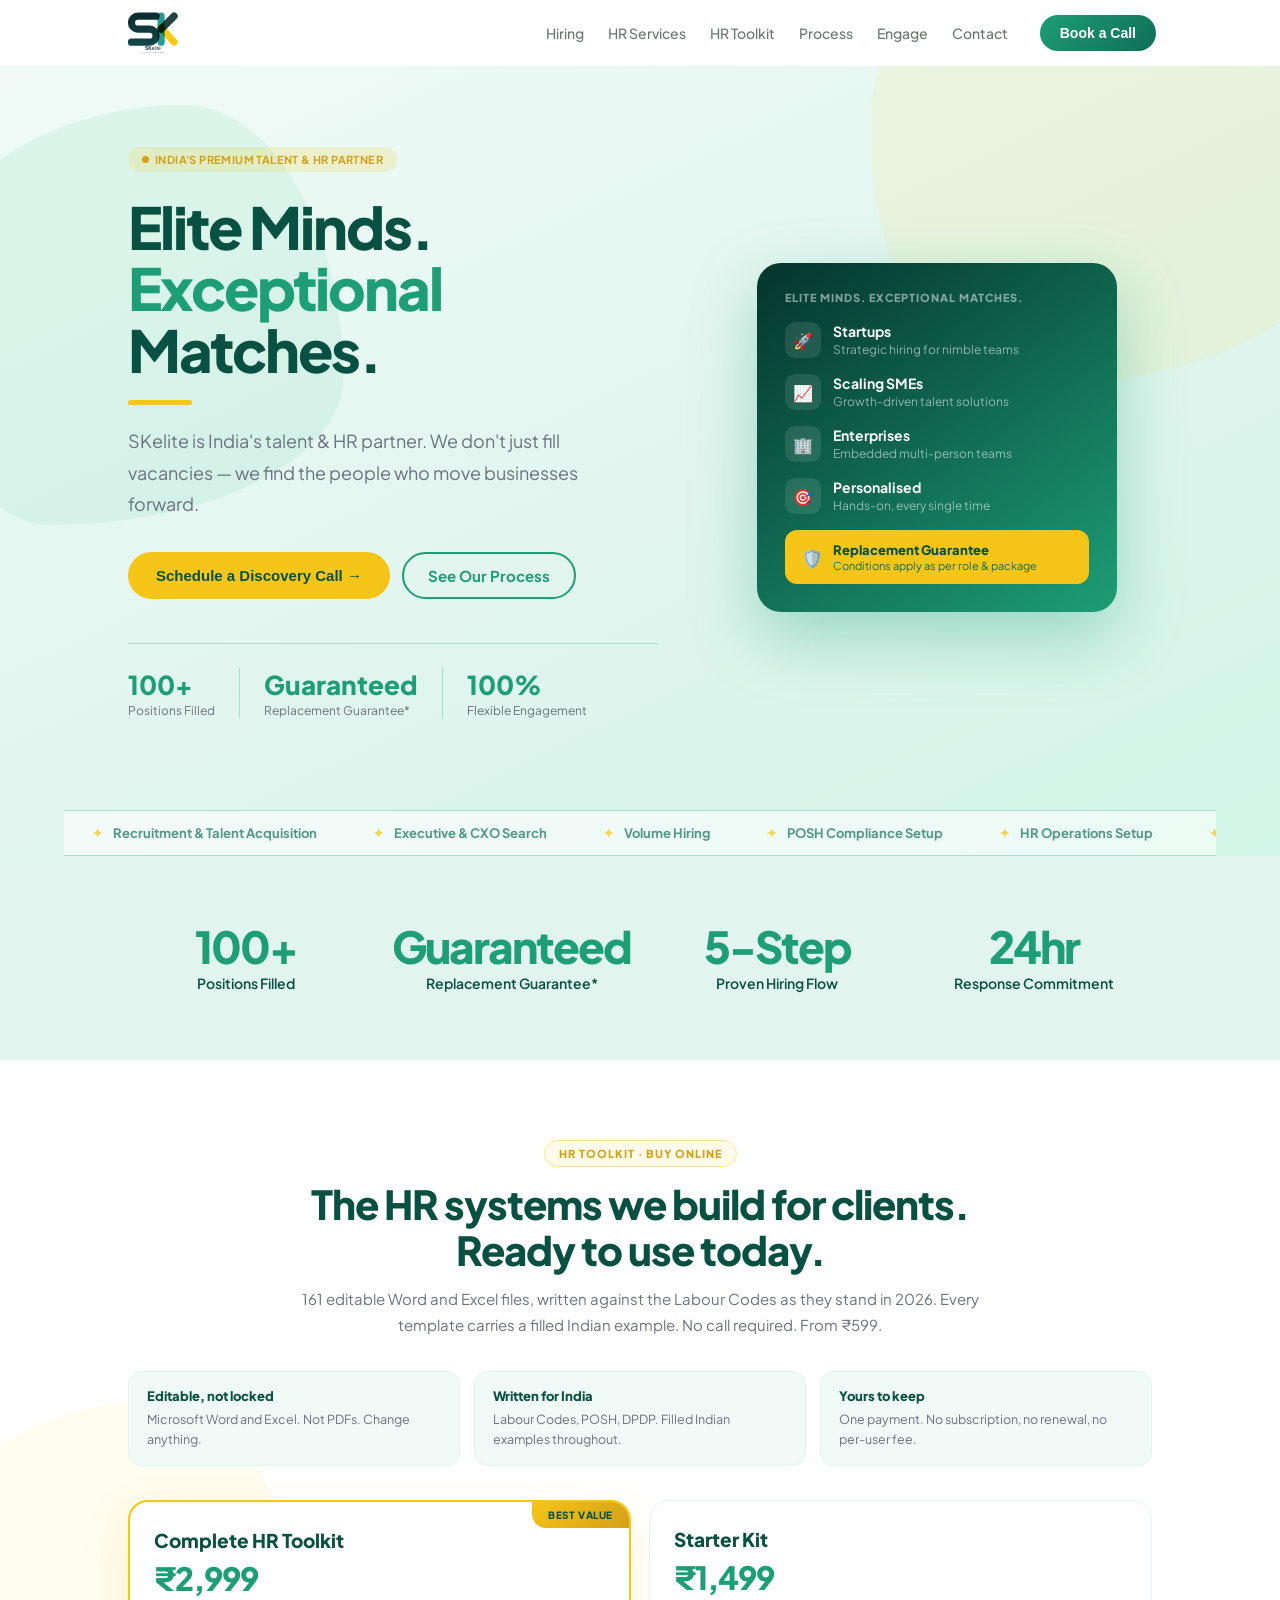
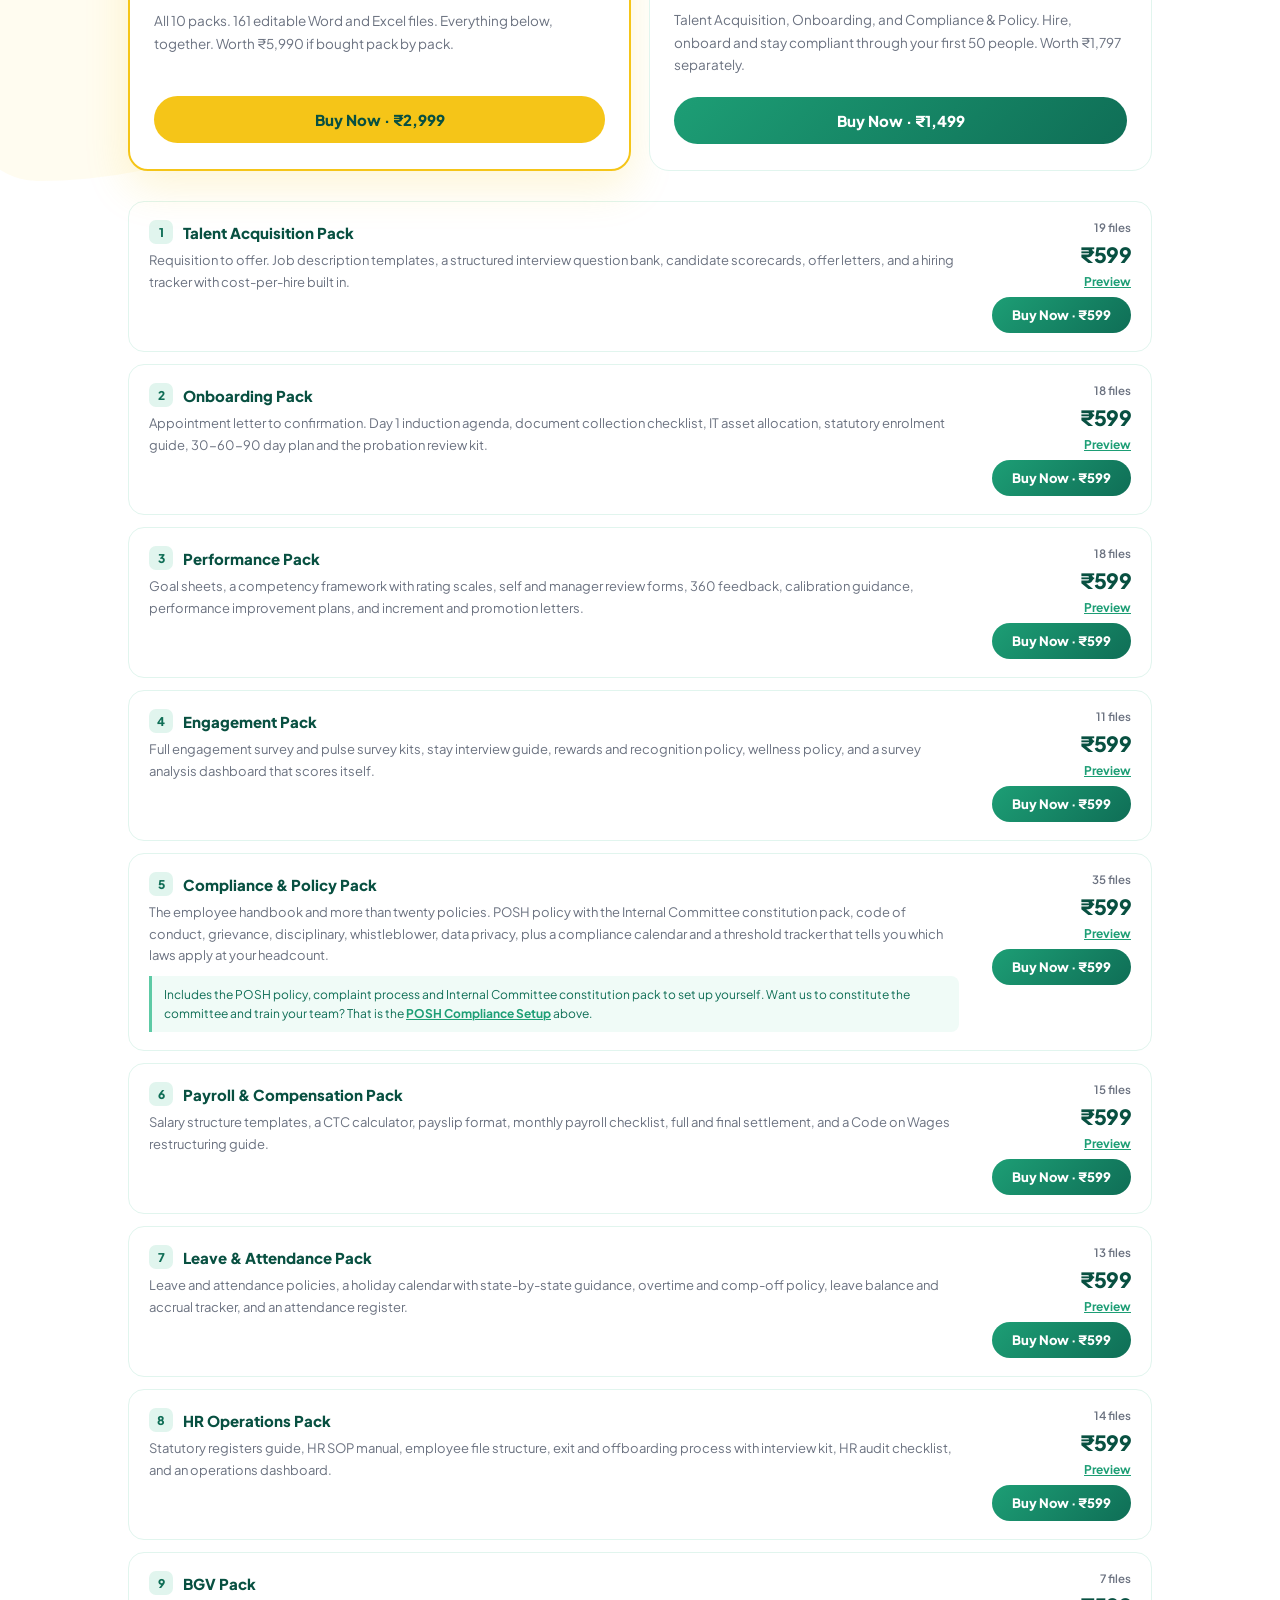
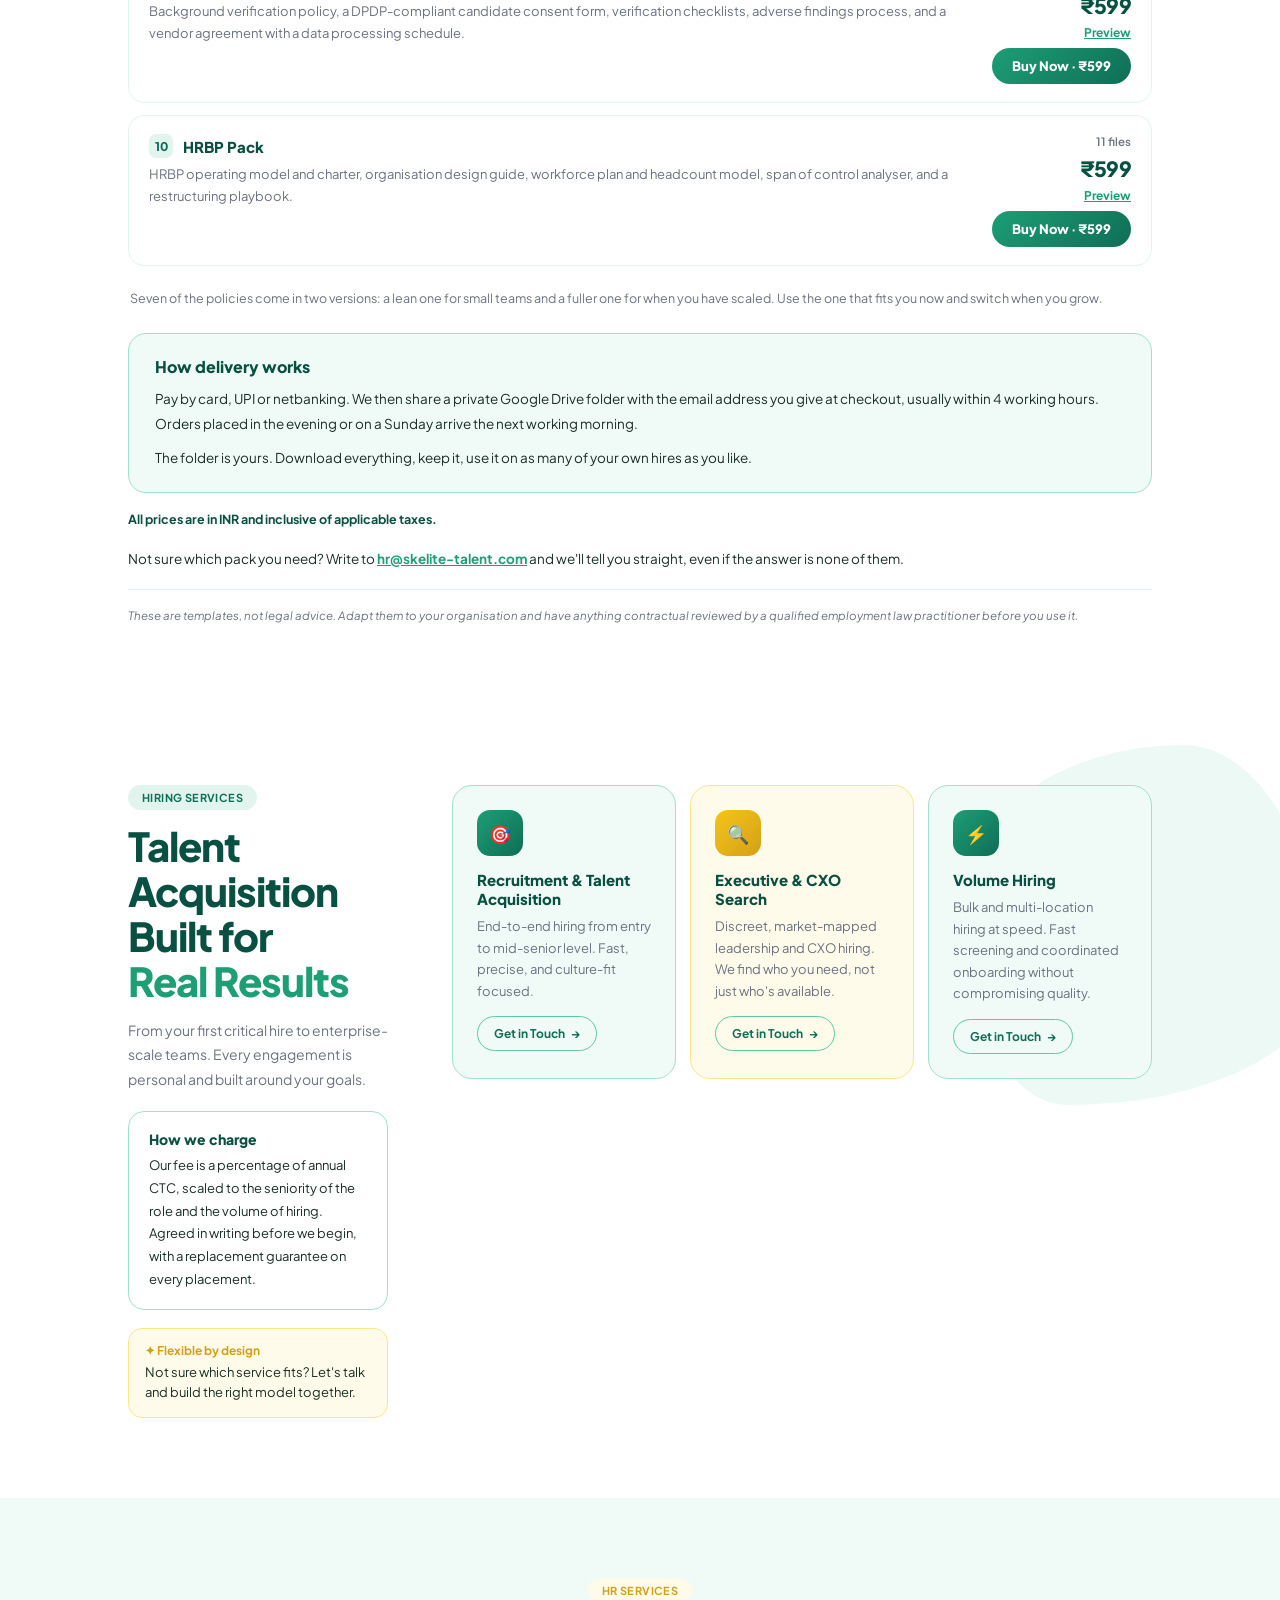
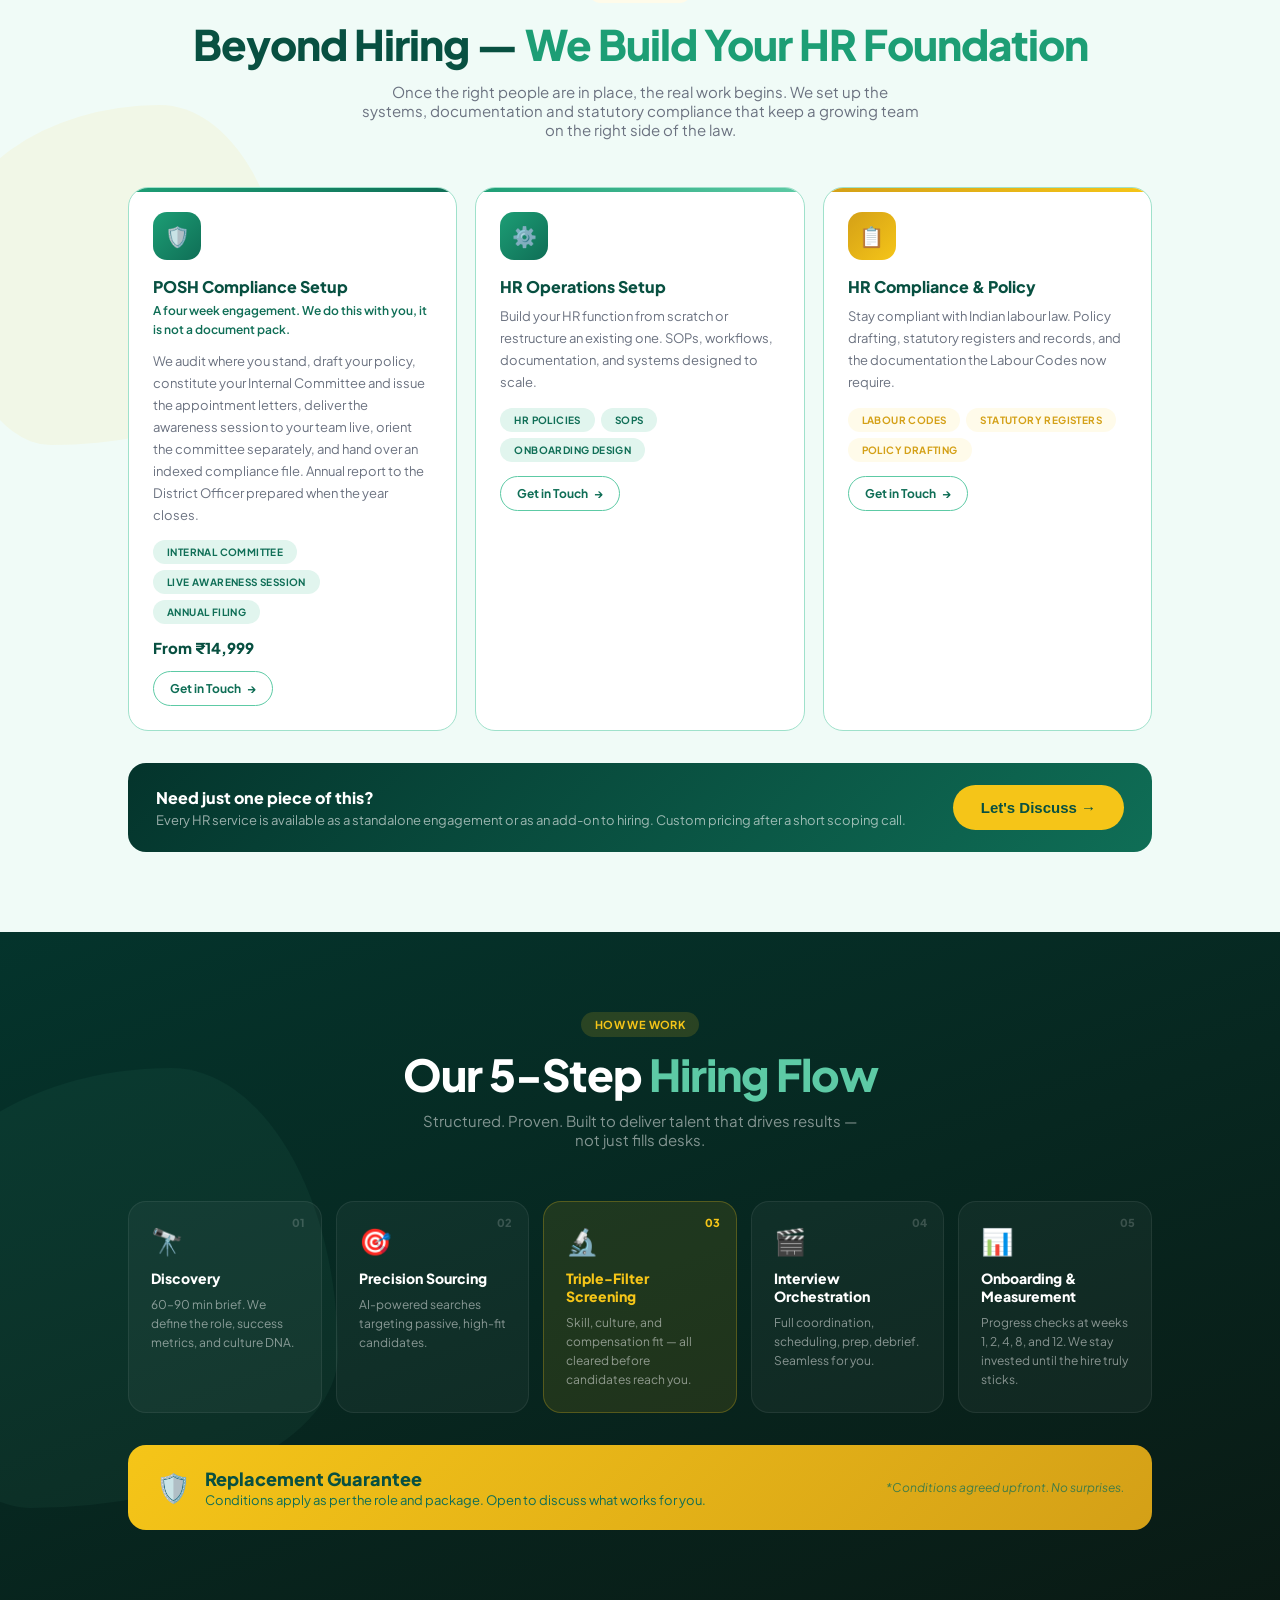
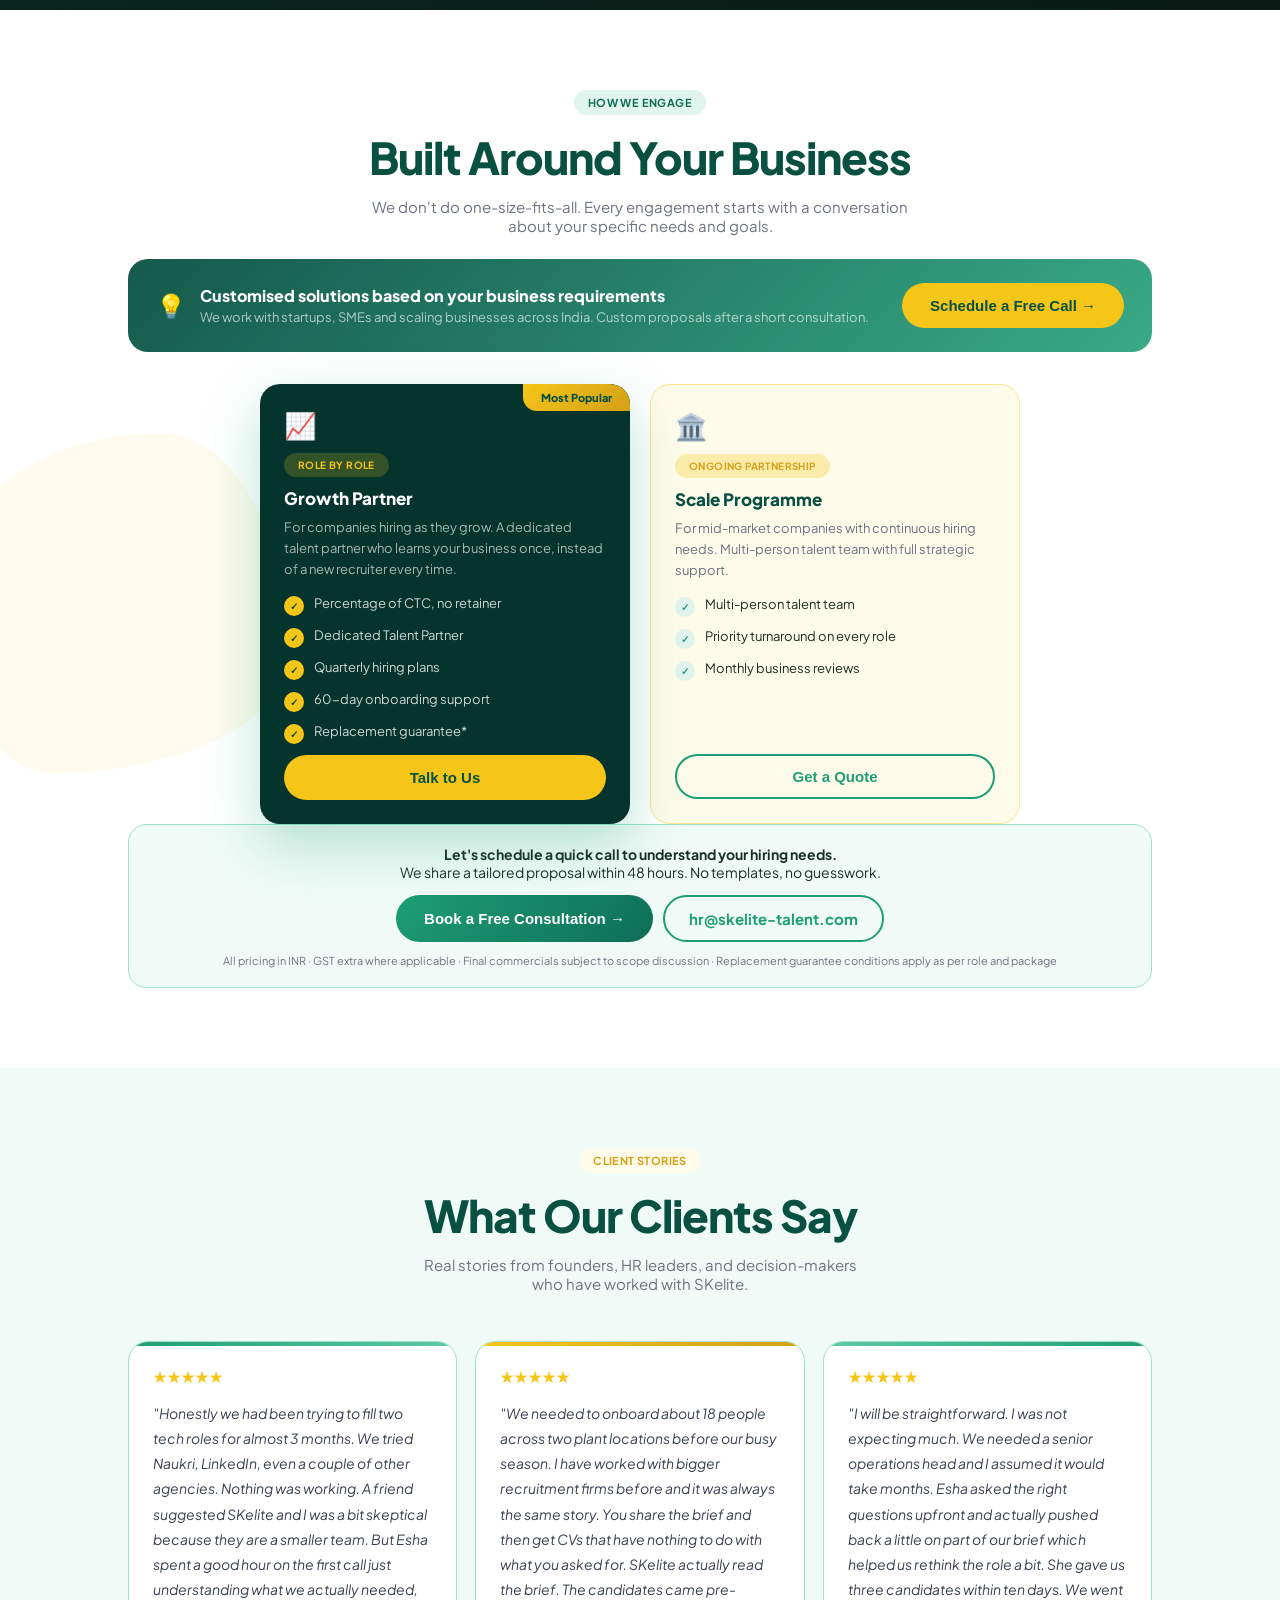
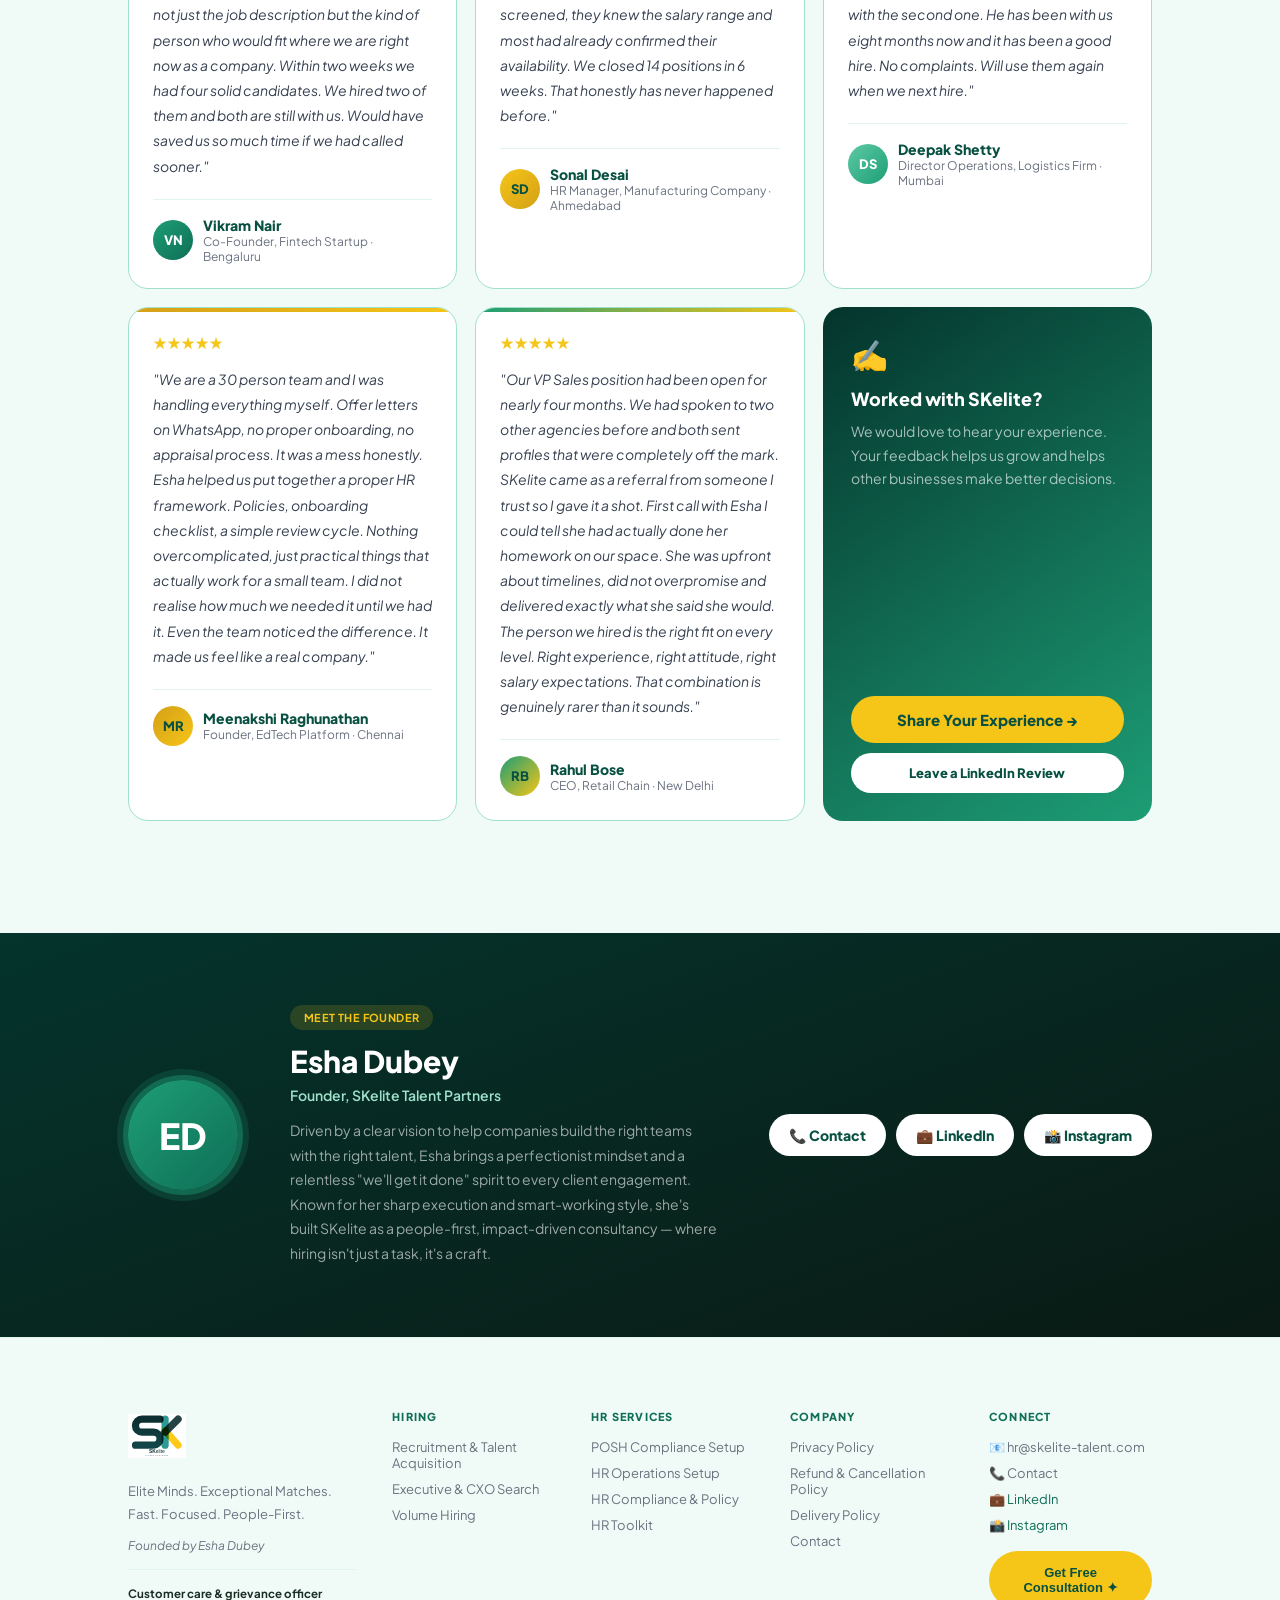
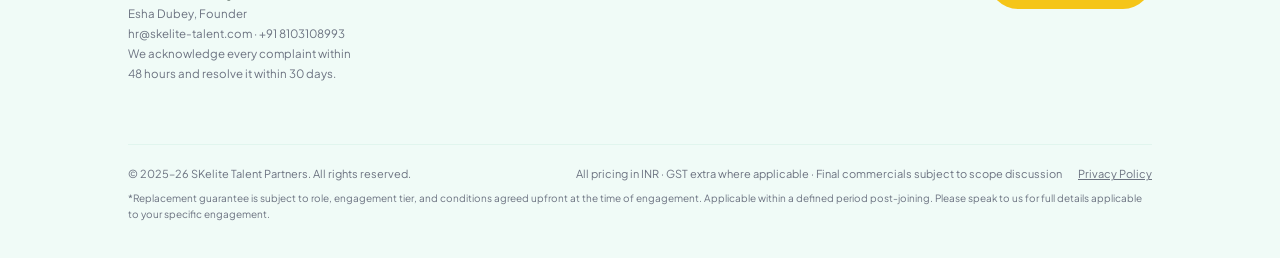
==== index.html @ 7e07fe62 "Add files via upload" ====
<!DOCTYPE html>
<html lang="en">
<head>
<meta charset="UTF-8"/>
<meta name="viewport" content="width=device-width,initial-scale=1.0"/>
<title>SKelite Talent Partners — Elite Minds. Exceptional Matches.</title>
<meta name="description" content="SKelite Talent Partners — India's premium talent and HR consultancy. Expert recruitment, executive search, and HR advisory services across India."/>
<meta name="robots" content="index, follow"/>
<meta name="theme-color" content="#1D9E75"/>
<link rel="canonical" href="https://www.skelite-talent.com/"/>

<!-- Open Graph — required for Instagram, WhatsApp, LinkedIn, Facebook to open & preview the link -->
<meta property="og:type" content="website"/>
<meta property="og:url" content="https://www.skelite-talent.com/"/>
<meta property="og:title" content="SKelite Talent Partners — Elite Minds. Exceptional Matches."/>
<meta property="og:description" content="India's premium talent and HR consultancy. Expert recruitment, executive search, and HR advisory services. People-first. Impact-driven."/>
<meta property="og:image" content="https://i.postimg.cc/cCLhPw5h/Untitled-design.png"/>
<meta property="og:image:width" content="800"/>
<meta property="og:image:height" content="800"/>
<meta property="og:site_name" content="SKelite Talent Partners"/>
<meta property="og:locale" content="en_IN"/>

<!-- Twitter / X Card -->
<meta name="twitter:card" content="summary_large_image"/>
<meta name="twitter:title" content="SKelite Talent Partners — Elite Minds. Exceptional Matches."/>
<meta name="twitter:description" content="India's premium talent and HR consultancy. People-first. Impact-driven."/>
<meta name="twitter:image" content="https://i.postimg.cc/cCLhPw5h/Untitled-design.png"/>

<!-- Security headers -->
<meta http-equiv="X-Content-Type-Options" content="nosniff"/>
<meta http-equiv="X-Frame-Options" content="SAMEORIGIN"/>
<meta http-equiv="Referrer-Policy" content="strict-origin-when-cross-origin"/>

<link href="https://fonts.googleapis.com/css2?family=Plus+Jakarta+Sans:wght@400;500;600;700;800&display=swap" rel="stylesheet"/>
<style>
*{box-sizing:border-box;margin:0;padding:0;}
html{scroll-behavior:smooth;scroll-padding-top:84px;}
body{font-family:'Plus Jakarta Sans',sans-serif;background:#fff;color:#1a2e25;overflow-x:hidden;}
:root{
  --teal:#1D9E75;--td:#0f6e56;--tdp:#085041;--tdd:#04342C;
  --tl:#9FE1CB;--tp:#e1f5ee;--tm:#5DCAA5;--tg:#f0fbf7;
  --y:#F5C518;--yl:#FFFBEA;--ym:#FDE68A;--yd:#D4A017;
  --gray:#6b7280;--dark:#0a1a14;--ink:#1a2e25;
}
.btn-y{background:var(--y);color:var(--tdp);border:none;border-radius:100px;padding:14px 28px;font-size:15px;font-weight:800;cursor:pointer;transition:all .22s;display:inline-flex;align-items:center;gap:8px;text-decoration:none;}
.btn-y:hover{background:var(--yd);transform:translateY(-2px);}
.btn-t{background:linear-gradient(135deg,var(--teal),var(--td));color:#fff;border:none;border-radius:100px;padding:14px 28px;font-size:15px;font-weight:700;cursor:pointer;transition:all .22s;display:inline-flex;align-items:center;gap:8px;text-decoration:none;}
.btn-t:hover{transform:translateY(-2px);}
.btn-g{background:transparent;color:var(--teal);border:2px solid var(--teal);border-radius:100px;padding:12px 24px;font-size:15px;font-weight:700;cursor:pointer;transition:all .22s;text-decoration:none;display:inline-flex;align-items:center;}
.btn-g:hover{background:var(--tp);}
.btn-w{background:#fff;color:var(--tdp);border:none;border-radius:100px;padding:12px 24px;font-size:14px;font-weight:800;cursor:pointer;transition:all .22s;text-decoration:none;display:inline-flex;align-items:center;}
.btn-w:hover{background:var(--y);}
.chip{display:inline-flex;align-items:center;gap:6px;font-size:11px;font-weight:700;padding:6px 14px;border-radius:100px;letter-spacing:.4px;text-transform:uppercase;}
input,textarea,select{width:100%;padding:12px 16px;border:1.5px solid var(--tl);border-radius:12px;font-size:14px;font-family:inherit;outline:none;transition:all .2s;background:#fff;}
input:focus,textarea:focus{border-color:var(--teal);box-shadow:0 0 0 3px rgba(29,158,117,.1);}
textarea{resize:vertical;min-height:84px;}
nav{position:sticky;top:0;z-index:200;transition:all .3s;background:transparent;}
nav.scrolled{background:rgba(255,255,255,.96);backdrop-filter:blur(14px);border-bottom:1px solid var(--tp);}
.nav-inner{max-width:1160px;margin:0 auto;padding:0 5vw;display:flex;align-items:center;justify-content:space-between;height:66px;}
.nav-logo{display:flex;align-items:center;}
.nav-links{display:flex;gap:24px;align-items:center;}
.nav-links a{font-size:14px;color:var(--ink);font-weight:500;text-decoration:none;opacity:.65;transition:opacity .18s;}
.nav-links a:hover{opacity:1;}
.nav-cta{margin-left:8px;}
.hamburger{display:none;flex-direction:column;gap:5px;cursor:pointer;padding:4px;background:none;border:none;}
.hamburger span{width:22px;height:2px;background:var(--tdp);border-radius:2px;transition:all .3s;display:block;}
.mobile-menu{display:none;position:fixed;top:66px;left:0;right:0;background:#fff;border-bottom:1px solid var(--tp);padding:20px 5vw;z-index:199;flex-direction:column;gap:0;box-shadow:0 8px 24px rgba(0,0,0,.08);}
.mobile-menu a{font-size:15px;color:var(--ink);font-weight:500;text-decoration:none;padding:14px 0;border-bottom:1px solid var(--tp);display:block;}
.mobile-menu a:last-of-type{border:none;}
.mobile-menu .mob-cta{margin-top:16px;}
.mobile-menu.open{display:flex;}
.blob{position:absolute;border-radius:62% 38% 70% 30%/45% 65% 35% 55%;pointer-events:none;z-index:0;}
section{position:relative;overflow:hidden;}
.in{max-width:1160px;margin:0 auto;padding:0 5vw;position:relative;z-index:1;}
@keyframes float{0%,100%{transform:translateY(0);}50%{transform:translateY(-12px);}}
@keyframes drift{0%,100%{transform:translateY(0) rotate(0deg);}50%{transform:translateY(-8px) rotate(3deg);}}
@keyframes marquee{0%{transform:translateX(0);}100%{transform:translateX(-50%);}}
@keyframes spin{from{transform:rotate(0deg);}to{transform:rotate(360deg);}}
@keyframes scaleIn{from{opacity:0;transform:scale(.92);}to{opacity:1;transform:scale(1);}}
.float{animation:float 5s ease-in-out infinite;}
.drift{animation:drift 6s ease-in-out infinite;}
.ch{transition:transform .22s,box-shadow .22s;}
.ch:hover{transform:translateY(-4px);box-shadow:0 16px 40px rgba(0,0,0,.08);}
.hero-wrap{display:flex;align-items:center;gap:64px;flex-wrap:wrap;padding-bottom:80px;}
.hero-left{flex:1 1 420px;min-width:0;}
.hero-right{flex:1 1 320px;display:flex;justify-content:center;}
.hero-h1{font-size:clamp(36px,5vw,58px);font-weight:800;line-height:1.06;color:var(--tdp);margin-bottom:20px;letter-spacing:-2px;}
.hero-card{width:100%;max-width:360px;}
.stats-grid{display:grid;grid-template-columns:repeat(4,1fr);gap:20px;}
.services-layout{display:grid;grid-template-columns:260px 1fr;gap:64px;align-items:start;}
.services-sticky{position:sticky;top:110px;}
.services-cards{display:grid;grid-template-columns:repeat(auto-fill,minmax(220px,1fr));gap:14px;}
.advisory-grid{display:grid;grid-template-columns:repeat(auto-fit,minmax(280px,1fr));gap:18px;}
.process-grid{display:grid;grid-template-columns:repeat(5,1fr);gap:14px;margin-bottom:32px;}
.engage-grid{display:grid;grid-template-columns:repeat(4,1fr);gap:14px;align-items:start;margin-bottom:28px;}
.engage-banner{background:linear-gradient(135deg,rgba(8,80,65,.95),rgba(29,158,117,.88));border-radius:20px;padding:24px 28px;margin-bottom:32px;display:flex;align-items:center;justify-content:space-between;flex-wrap:wrap;gap:16px;}
.testi-grid{display:grid;grid-template-columns:repeat(auto-fit,minmax(280px,1fr));gap:18px;margin-bottom:32px;}
.founder-wrap{display:flex;gap:52px;align-items:center;flex-wrap:wrap;}
.footer-grid{display:grid;grid-template-columns:1.4fr repeat(4,1fr);gap:36px;margin-bottom:60px;}
.card-t{background:var(--tg);border:1.5px solid var(--tl);border-radius:20px;padding:24px;}
.card-y{background:var(--yl);border:1.5px solid var(--ym);border-radius:20px;padding:24px;}
.card-w{background:#fff;border:1.5px solid var(--tl);border-radius:20px;padding:24px;}
.mo{position:fixed;inset:0;background:rgba(4,52,44,.65);z-index:999;display:flex;align-items:center;justify-content:center;padding:16px;backdrop-filter:blur(4px);}
.mb{background:#fff;border-radius:24px;max-width:540px;width:100%;max-height:90vh;overflow-y:auto;position:relative;animation:scaleIn .3s ease;}
.stars span{color:var(--y);font-size:16px;}
.ck{display:flex;gap:10px;margin-bottom:11px;align-items:flex-start;}
.ck span:first-child{width:20px;height:20px;border-radius:50%;display:flex;align-items:center;justify-content:center;font-size:10px;flex-shrink:0;margin-top:1px;font-weight:800;}
@media(max-width:900px){
  .nav-links{display:none;}
  .hamburger{display:flex;}
  .hero-right{width:100%;max-width:100%;}
  .hero-card{max-width:100%;}
  .stats-grid{grid-template-columns:repeat(2,1fr);}
  .services-layout{grid-template-columns:1fr;gap:32px;}
  .services-sticky{position:static;}
  .process-grid{grid-template-columns:repeat(2,1fr);}
  .engage-grid{grid-template-columns:repeat(2,1fr);}
  .footer-grid{grid-template-columns:repeat(2,1fr);gap:28px;}
}
@media(max-width:600px){
  .hero-h1{letter-spacing:-1px;}
  .hero-wrap{gap:36px;padding-bottom:48px;}
  .hero-right{display:none;}
  .stats-grid{grid-template-columns:repeat(2,1fr);gap:12px;}
  .process-grid{grid-template-columns:1fr 1fr;}
  .engage-grid{grid-template-columns:1fr;}
  .footer-grid{grid-template-columns:1fr;gap:24px;}
  .founder-wrap{gap:28px;}
  .advisory-grid{grid-template-columns:1fr;}
  section[style*="padding:104px"]{padding-top:64px!important;padding-bottom:64px!important;}
  section[style*="padding:80px"]{padding-top:52px!important;padding-bottom:52px!important;}
  section[style*="padding:60px"]{padding-top:40px!important;padding-bottom:60px!important;}
  .engage-banner{flex-direction:column;text-align:center;}
  .engage-banner button{width:100%;}
}
@media(max-width:440px){
  .process-grid{grid-template-columns:1fr;}
  .stats-grid{grid-template-columns:1fr 1fr;}
  .btn-y,.btn-t,.btn-g{padding:12px 20px;font-size:14px;}
  .testi-grid{grid-template-columns:1fr;}
}
.btn-git{display:inline-flex;align-items:center;gap:6px;margin-top:14px;padding:9px 16px;border:1.5px solid var(--tm);background:transparent;color:var(--td);font-family:inherit;font-size:12px;font-weight:700;border-radius:999px;cursor:pointer;transition:all .22s ease;white-space:nowrap;}
.btn-git:hover{background:var(--td);border-color:var(--td);color:#fff;transform:translateY(-1px);}
.btn-git:focus-visible{outline:2px solid var(--y);outline-offset:2px;}
@media(max-width:440px){.btn-git{width:100%;justify-content:center;}}
.engage-grid-2{display:grid;grid-template-columns:repeat(2,minmax(0,1fr));gap:20px;max-width:760px;margin:0 auto;align-items:stretch;}
.engage-grid-2>div{display:flex;flex-direction:column;align-items:stretch;}
.engage-grid-2>div>.chip{align-self:flex-start;}
.engage-grid-2>div>button{margin-top:auto!important;}
@media(max-width:760px){.engage-grid-2{grid-template-columns:1fr;max-width:420px;}}
</style>
  <link rel="stylesheet" href="/toolkit.css"/>
</head>
<body>
<!-- NAV -->
<nav id="navbar">
  <div class="nav-inner">
    <a href="#" class="nav-logo">
      <div style="border-radius:10px;overflow:hidden;display:inline-flex;">
        <svg xmlns="http://www.w3.org/2000/svg" viewBox="144 122 910 695" height="44" style="display:block;"><rect width="1200" height="840" fill="white"/><defs><linearGradient id="sk-nav" x1="0%" y1="0%" x2="0%" y2="100%"><stop offset="0%" stop-color="#0D2E30"/><stop offset="100%" stop-color="#114548"/></linearGradient></defs><g transform="translate(30,21) scale(2.28)"><path d="M 272 80 L 147 80 A 45 45 0 0 0 147 170 L 227 170 A 45 45 0 0 1 227 260 L 102 260" fill="none" stroke="url(#sk-nav)" stroke-width="50" stroke-linecap="round"/><path d="M 307 80 L 307 260" fill="none" stroke="#148F8A" stroke-width="50" stroke-linecap="round" opacity="0.9" style="mix-blend-mode:multiply"/><path d="M 307 170 L 397 80" fill="none" stroke="#0D2E30" stroke-width="50" stroke-linecap="round" opacity="0.9" style="mix-blend-mode:multiply"/><path d="M 307 160 L 397 260" fill="none" stroke="#FFC300" stroke-width="50" stroke-linecap="round" opacity="0.9" style="mix-blend-mode:multiply"/><text x="250" y="315" font-family="Arial,Helvetica,sans-serif" font-size="34" fill="#0D2E30" text-anchor="middle"><tspan font-weight="800">SK</tspan><tspan font-weight="400">elite</tspan></text><text x="250" y="335" font-family="Arial,Helvetica,sans-serif" font-size="11" font-weight="700" letter-spacing="4" fill="#718096" text-anchor="middle">TALENT PARTNERS</text></g></svg>
      </div>
    </a>
    <div class="nav-links">
      <a href="#services">Hiring</a>
      <a href="#hr-advisory">HR Services</a>
      <a href="#hr-toolkit">HR Toolkit</a>
      <a href="#process">Process</a>
      <a href="#engage">Engage</a>
      <a href="#contact">Contact</a>
      <button class="btn-t nav-cta" style="padding:10px 20px;font-size:14px;" onclick="openForm()">Book a Call</button>
    </div>
    <button class="hamburger" id="hamburger" onclick="toggleMenu()" aria-label="Menu">
      <span></span><span></span><span></span>
    </button>
  </div>
</nav>
<div class="mobile-menu" id="mobile-menu">
  <a href="#services" onclick="toggleMenu()">Hiring</a>
  <a href="#hr-advisory" onclick="toggleMenu()">HR Services</a>
  <a href="#hr-toolkit" onclick="toggleMenu()">HR Toolkit</a>
  <a href="#process" onclick="toggleMenu()">Process</a>
  <a href="#engage" onclick="toggleMenu()">Engage</a>
  <a href="#contact" onclick="toggleMenu()">Contact</a>
  <button class="btn-t mob-cta" style="width:100%;justify-content:center;" onclick="openForm();toggleMenu()">Book a Call</button>
</div>
<!-- HERO -->
<section style="background:linear-gradient(155deg,var(--tg) 0%,var(--tp) 55%,#d1f5e8 100%);padding:80px 5vw 0;">
  <div class="blob" style="left:-6%;top:5%;width:420px;height:420px;background:var(--tm);opacity:.12;animation:float 5s ease-in-out infinite;"></div>
  <div class="blob" style="left:68%;top:-20%;width:480px;height:480px;background:var(--y);opacity:.08;animation:float 6s ease-in-out infinite;animation-delay:1.5s;"></div>
  <div class="in">
    <div class="hero-wrap">
      <div class="hero-left">
        <div class="chip" style="background:rgba(245,197,24,.18);color:var(--yd);margin-bottom:24px;">
          <span style="width:7px;height:7px;border-radius:50%;background:var(--yd);display:inline-block;"></span>
          India's Premium Talent &amp; HR Partner
        </div>
        <h1 class="hero-h1">Elite Minds.<br/><span style="color:var(--teal);">Exceptional</span><br/>Matches.</h1>
        <div style="width:64px;height:5px;background:var(--y);border-radius:4px;margin-bottom:20px;"></div>
        <p style="font-size:clamp(15px,2vw,18px);color:var(--gray);line-height:1.75;margin-bottom:32px;max-width:500px;">SKelite is India's talent &amp; HR partner. We don't just fill vacancies — we find the people who move businesses forward.</p>
        <div style="display:flex;gap:12px;flex-wrap:wrap;margin-bottom:44px;">
          <button class="btn-y" onclick="openForm()">Schedule a Discovery Call →</button>
          <a href="#process" class="btn-g">See Our Process</a>
        </div>
        <div style="display:flex;flex-wrap:wrap;gap:0;padding-top:24px;border-top:1px solid var(--tl);">
          <div style="padding-right:24px;border-right:1px solid var(--tl);margin-right:24px;margin-bottom:12px;">
            <div style="font-size:clamp(18px,3vw,26px);font-weight:800;color:var(--teal);">100+</div>
            <div style="font-size:12px;color:var(--gray);margin-top:2px;">Positions Filled</div>
          </div>
          <div style="padding-right:24px;border-right:1px solid var(--tl);margin-right:24px;margin-bottom:12px;">
            <div style="font-size:clamp(18px,3vw,26px);font-weight:800;color:var(--teal);">Guaranteed</div>
            <div style="font-size:12px;color:var(--gray);margin-top:2px;">Replacement Guarantee*</div>
          </div>
          <div style="margin-bottom:12px;">
            <div style="font-size:clamp(18px,3vw,26px);font-weight:800;color:var(--teal);">100%</div>
            <div style="font-size:12px;color:var(--gray);margin-top:2px;">Flexible Engagement</div>
          </div>
        </div>
      </div>
      <div class="hero-right">
        <div class="hero-card">
          <div class="float" style="background:linear-gradient(145deg,var(--tdd),var(--teal));border-radius:24px;padding:28px;box-shadow:0 24px 64px rgba(29,158,117,.35);">
            <div style="font-size:11px;font-weight:800;letter-spacing:1px;color:rgba(255,255,255,.5);text-transform:uppercase;margin-bottom:18px;">Elite Minds. Exceptional Matches.</div>
            <div style="display:flex;gap:12px;margin-bottom:16px;align-items:flex-start;">
              <div style="width:36px;height:36px;border-radius:10px;background:rgba(255,255,255,.1);display:flex;align-items:center;justify-content:center;font-size:16px;flex-shrink:0;">🚀</div>
              <div><div style="font-size:14px;font-weight:700;color:#fff;">Startups</div><div style="font-size:12px;color:rgba(255,255,255,.55);margin-top:2px;">Strategic hiring for nimble teams</div></div>
            </div>
            <div style="display:flex;gap:12px;margin-bottom:16px;align-items:flex-start;">
              <div style="width:36px;height:36px;border-radius:10px;background:rgba(255,255,255,.1);display:flex;align-items:center;justify-content:center;font-size:16px;flex-shrink:0;">📈</div>
              <div><div style="font-size:14px;font-weight:700;color:#fff;">Scaling SMEs</div><div style="font-size:12px;color:rgba(255,255,255,.55);margin-top:2px;">Growth-driven talent solutions</div></div>
            </div>
            <div style="display:flex;gap:12px;margin-bottom:16px;align-items:flex-start;">
              <div style="width:36px;height:36px;border-radius:10px;background:rgba(255,255,255,.1);display:flex;align-items:center;justify-content:center;font-size:16px;flex-shrink:0;">🏢</div>
              <div><div style="font-size:14px;font-weight:700;color:#fff;">Enterprises</div><div style="font-size:12px;color:rgba(255,255,255,.55);margin-top:2px;">Embedded multi-person teams</div></div>
            </div>
            <div style="display:flex;gap:12px;margin-bottom:16px;align-items:flex-start;">
              <div style="width:36px;height:36px;border-radius:10px;background:rgba(255,255,255,.1);display:flex;align-items:center;justify-content:center;font-size:16px;flex-shrink:0;">🎯</div>
              <div><div style="font-size:14px;font-weight:700;color:#fff;">Personalised</div><div style="font-size:12px;color:rgba(255,255,255,.55);margin-top:2px;">Hands-on, every single time</div></div>
            </div>
            <div style="background:var(--y);border-radius:12px;padding:12px 16px;display:flex;align-items:center;gap:10px;">
              <span style="font-size:18px;">🛡️</span>
              <div><div style="font-size:13px;font-weight:800;color:var(--tdp);">Replacement Guarantee</div><div style="font-size:11px;color:var(--td);margin-top:1px;">Conditions apply as per role &amp; package</div></div>
            </div>
          </div>
        </div>
      </div>
    </div>
  </div>
  <!-- Marquee -->
  <div style="overflow:hidden;border-top:1px solid var(--tl);border-bottom:1px solid var(--tl);padding:14px 0;background:rgba(255,255,255,.6);">
    <div style="display:flex;animation:marquee 24s linear infinite;white-space:nowrap;width:max-content;">
      <span style="font-size:13px;font-weight:700;color:var(--td);padding:0 28px;opacity:.7;"><span style="color:var(--y);margin-right:10px;">✦</span>Recruitment &amp; Talent Acquisition</span>
      <span style="font-size:13px;font-weight:700;color:var(--td);padding:0 28px;opacity:.7;"><span style="color:var(--y);margin-right:10px;">✦</span>Executive &amp; CXO Search</span>
      <span style="font-size:13px;font-weight:700;color:var(--td);padding:0 28px;opacity:.7;"><span style="color:var(--y);margin-right:10px;">✦</span>Volume Hiring</span>
      <span style="font-size:13px;font-weight:700;color:var(--td);padding:0 28px;opacity:.7;"><span style="color:var(--y);margin-right:10px;">✦</span>POSH Compliance Setup</span>
      <span style="font-size:13px;font-weight:700;color:var(--td);padding:0 28px;opacity:.7;"><span style="color:var(--y);margin-right:10px;">✦</span>HR Operations Setup</span>
      <span style="font-size:13px;font-weight:700;color:var(--td);padding:0 28px;opacity:.7;"><span style="color:var(--y);margin-right:10px;">✦</span>HR Compliance &amp; Policy</span>
      <span style="font-size:13px;font-weight:700;color:var(--td);padding:0 28px;opacity:.7;"><span style="color:var(--y);margin-right:10px;">✦</span>HR Toolkit</span>
      <span style="font-size:13px;font-weight:700;color:var(--td);padding:0 28px;opacity:.7;"><span style="color:var(--y);margin-right:10px;">✦</span>Recruitment &amp; Talent Acquisition</span>
      <span style="font-size:13px;font-weight:700;color:var(--td);padding:0 28px;opacity:.7;"><span style="color:var(--y);margin-right:10px;">✦</span>Executive &amp; CXO Search</span>
      <span style="font-size:13px;font-weight:700;color:var(--td);padding:0 28px;opacity:.7;"><span style="color:var(--y);margin-right:10px;">✦</span>Volume Hiring</span>
      <span style="font-size:13px;font-weight:700;color:var(--td);padding:0 28px;opacity:.7;"><span style="color:var(--y);margin-right:10px;">✦</span>POSH Compliance Setup</span>
      <span style="font-size:13px;font-weight:700;color:var(--td);padding:0 28px;opacity:.7;"><span style="color:var(--y);margin-right:10px;">✦</span>HR Operations Setup</span>
      <span style="font-size:13px;font-weight:700;color:var(--td);padding:0 28px;opacity:.7;"><span style="color:var(--y);margin-right:10px;">✦</span>HR Compliance &amp; Policy</span>
      <span style="font-size:13px;font-weight:700;color:var(--td);padding:0 28px;opacity:.7;"><span style="color:var(--y);margin-right:10px;">✦</span>HR Toolkit</span>
    </div>
  </div>
</section>
<!-- STATS -->
<section style="background:var(--tp);padding:52px 5vw;">
  <div class="in">
    <div class="stats-grid">
      <div style="text-align:center;padding:16px 8px;"><div style="font-size:clamp(32px,5vw,44px);font-weight:800;color:var(--teal);letter-spacing:-2px;line-height:1;">100+</div><div style="font-size:14px;font-weight:600;color:var(--tdp);margin-top:6px;">Positions Filled</div></div>
      <div style="text-align:center;padding:16px 8px;"><div style="font-size:clamp(32px,5vw,44px);font-weight:800;color:var(--teal);letter-spacing:-2px;line-height:1;">Guaranteed</div><div style="font-size:14px;font-weight:600;color:var(--tdp);margin-top:6px;">Replacement Guarantee*</div></div>
      <div style="text-align:center;padding:16px 8px;"><div style="font-size:clamp(32px,5vw,44px);font-weight:800;color:var(--teal);letter-spacing:-2px;line-height:1;">5-Step</div><div style="font-size:14px;font-weight:600;color:var(--tdp);margin-top:6px;">Proven Hiring Flow</div></div>
      <div style="text-align:center;padding:16px 8px;"><div style="font-size:clamp(32px,5vw,44px);font-weight:800;color:var(--teal);letter-spacing:-2px;line-height:1;">24hr</div><div style="font-size:14px;font-weight:600;color:var(--tdp);margin-top:6px;">Response Commitment</div></div>
    </div>
  </div>
</section>
<!-- HR TOOLKIT -->
<section id="hr-toolkit" style="padding:80px 5vw;background:#fff;">
  <div class="blob" style="left:-6%;top:12%;width:380px;height:380px;background:var(--yl);opacity:.7;animation:float 6s ease-in-out infinite;"></div>
  <div class="in">
    <div id="toolkit-mount"></div>
  </div>
</section>
<!-- HIRING SERVICES -->
<section id="services" style="padding:80px 5vw;background:#fff;">
  <div class="blob" style="left:75%;top:5%;width:360px;height:360px;background:var(--tp);opacity:.6;animation:float 5s ease-in-out infinite;"></div>
  <div class="in">
    <div class="services-layout">
      <div class="services-sticky">
        <div class="chip" style="background:var(--tp);color:var(--td);margin-bottom:14px;">Hiring Services</div>
        <h2 style="font-size:clamp(26px,4vw,40px);font-weight:800;color:var(--tdp);line-height:1.12;letter-spacing:-1px;margin-bottom:14px;">Talent Acquisition<br/>Built for<br/><span style="color:var(--teal);">Real Results</span></h2>
        <p style="font-size:14px;color:var(--gray);line-height:1.75;margin-bottom:20px;">From your first critical hire to enterprise-scale teams. Every engagement is personal and built around your goals.</p>
        <div style="background:#fff;border:1.5px solid var(--tl);border-radius:16px;padding:18px 20px;margin-bottom:18px;">
          <div style="font-size:14px;font-weight:800;color:var(--tdp);margin-bottom:6px;">How we charge</div>
          <div style="font-size:13px;color:var(--ink);line-height:1.75;">Our fee is a percentage of annual CTC, scaled to the seniority of the role and the volume of hiring. Agreed in writing before we begin, with a replacement guarantee on every placement.</div>
        </div>
        <div style="background:var(--yl);border:1px solid var(--ym);border-radius:14px;padding:14px 16px;">
          <div style="font-size:12px;font-weight:700;color:var(--yd);margin-bottom:4px;">✦ Flexible by design</div>
          <div style="font-size:13px;color:var(--ink);line-height:1.6;">Not sure which service fits? Let's talk and build the right model together.</div>
        </div>
      </div>
      <div class="services-cards">
        <div class="ch card-t"><div style="width:46px;height:46px;border-radius:13px;background:linear-gradient(135deg,var(--teal),var(--td));display:flex;align-items:center;justify-content:center;font-size:18px;margin-bottom:14px;">🎯</div><h3 style="font-size:15px;font-weight:800;color:var(--tdp);margin-bottom:8px;">Recruitment &amp; Talent Acquisition</h3><p style="font-size:13px;color:var(--gray);line-height:1.65;">End-to-end hiring from entry to mid-senior level. Fast, precise, and culture-fit focused.</p><button class="btn-git" onclick="enquire('Recruitment \u0026 Talent Acquisition')">Get in Touch <span aria-hidden="true">→</span></button></div>
        <div class="ch card-y"><div style="width:46px;height:46px;border-radius:13px;background:linear-gradient(135deg,var(--y),var(--yd));display:flex;align-items:center;justify-content:center;font-size:18px;margin-bottom:14px;">🔍</div><h3 style="font-size:15px;font-weight:800;color:var(--tdp);margin-bottom:8px;">Executive &amp; CXO Search</h3><p style="font-size:13px;color:var(--gray);line-height:1.65;">Discreet, market-mapped leadership and CXO hiring. We find who you need, not just who's available.</p><button class="btn-git" onclick="enquire('Executive \u0026 CXO Search')">Get in Touch <span aria-hidden="true">→</span></button></div>
        <div class="ch card-t"><div style="width:46px;height:46px;border-radius:13px;background:linear-gradient(135deg,var(--teal),var(--td));display:flex;align-items:center;justify-content:center;font-size:18px;margin-bottom:14px;">⚡</div><h3 style="font-size:15px;font-weight:800;color:var(--tdp);margin-bottom:8px;">Volume Hiring</h3><p style="font-size:13px;color:var(--gray);line-height:1.65;">Bulk and multi-location hiring at speed. Fast screening and coordinated onboarding without compromising quality.</p><button class="btn-git" onclick="enquire('Volume Hiring')">Get in Touch <span aria-hidden="true">→</span></button></div>
      </div>
    </div>
  </div>
</section>
<!-- HR ADVISORY -->
<section id="hr-advisory" style="padding:80px 5vw;background:var(--tg);">
  <div class="blob" style="left:-4%;top:20%;width:340px;height:340px;background:var(--y);opacity:.07;animation:float 6s ease-in-out infinite;"></div>
  <div class="in">
    <div style="text-align:center;margin-bottom:48px;">
      <div class="chip" style="background:var(--yl);color:var(--yd);margin-bottom:14px;">HR Services</div>
      <h2 style="font-size:clamp(26px,4vw,42px);font-weight:800;color:var(--tdp);letter-spacing:-1px;margin-bottom:12px;">Beyond Hiring — <span style="color:var(--teal);">We Build Your HR Foundation</span></h2>
      <p style="color:var(--gray);font-size:15px;max-width:560px;margin:0 auto;">Once the right people are in place, the real work begins. We set up the systems, documentation and statutory compliance that keep a growing team on the right side of the law.</p>
    </div>
    <div class="advisory-grid">
      <div class="ch card-w" style="position:relative;overflow:hidden;">
        <div style="position:absolute;top:0;left:0;right:0;height:4px;background:linear-gradient(90deg,#1D9E75,#0f6e56);"></div>
        <div style="width:48px;height:48px;border-radius:14px;background:linear-gradient(135deg,#1D9E75,#0f6e56);display:flex;align-items:center;justify-content:center;font-size:20px;margin-bottom:16px;">🛡️</div>
        <h3 style="font-size:16px;font-weight:800;color:var(--tdp);margin-bottom:4px;">POSH Compliance Setup</h3>
        <div style="font-size:12px;font-weight:600;color:var(--td);line-height:1.6;margin-bottom:10px;">A four week engagement. We do this with you, it is not a document pack.</div>
        <p style="font-size:13px;color:var(--gray);line-height:1.7;margin-bottom:14px;">We audit where you stand, draft your policy, constitute your Internal Committee and issue the appointment letters, deliver the awareness session to your team live, orient the committee separately, and hand over an indexed compliance file. Annual report to the District Officer prepared when the year closes.</p>
        <div style="display:flex;flex-wrap:wrap;gap:6px;"><span class="chip" style="background:var(--tp);color:var(--td);font-size:10px;">Internal Committee</span><span class="chip" style="background:var(--tp);color:var(--td);font-size:10px;">Live Awareness Session</span><span class="chip" style="background:var(--tp);color:var(--td);font-size:10px;">Annual Filing</span></div>
        <div style="font-size:15px;font-weight:800;color:var(--tdp);margin-top:14px;">From ₹14,999</div>
        <button class="btn-git" onclick="enquire('POSH Compliance Setup')">Get in Touch <span aria-hidden="true">→</span></button>
      </div>
      <div class="ch card-w" style="position:relative;overflow:hidden;">
        <div style="position:absolute;top:0;left:0;right:0;height:4px;background:linear-gradient(90deg,var(--teal),var(--tm));"></div>
        <div style="width:48px;height:48px;border-radius:14px;background:linear-gradient(135deg,var(--teal),var(--td));display:flex;align-items:center;justify-content:center;font-size:20px;margin-bottom:16px;">⚙️</div>
        <h3 style="font-size:16px;font-weight:800;color:var(--tdp);margin-bottom:8px;">HR Operations Setup</h3>
        <p style="font-size:13px;color:var(--gray);line-height:1.7;margin-bottom:14px;">Build your HR function from scratch or restructure an existing one. SOPs, workflows, documentation, and systems designed to scale.</p>
        <div style="display:flex;flex-wrap:wrap;gap:6px;"><span class="chip" style="background:var(--tp);color:var(--td);font-size:10px;">HR Policies</span><span class="chip" style="background:var(--tp);color:var(--td);font-size:10px;">SOPs</span><span class="chip" style="background:var(--tp);color:var(--td);font-size:10px;">Onboarding Design</span></div>
        <button class="btn-git" onclick="enquire('HR Operations Setup')">Get in Touch <span aria-hidden="true">→</span></button>
      </div>


      <div class="ch card-w" style="position:relative;overflow:hidden;">
        <div style="position:absolute;top:0;left:0;right:0;height:4px;background:linear-gradient(90deg,var(--yd),var(--y));"></div>
        <div style="width:48px;height:48px;border-radius:14px;background:linear-gradient(135deg,var(--yd),var(--y));display:flex;align-items:center;justify-content:center;font-size:20px;margin-bottom:16px;">📋</div>
        <h3 style="font-size:16px;font-weight:800;color:var(--tdp);margin-bottom:8px;">HR Compliance &amp; Policy</h3>
        <p style="font-size:13px;color:var(--gray);line-height:1.7;margin-bottom:14px;">Stay compliant with Indian labour law. Policy drafting, statutory registers and records, and the documentation the Labour Codes now require.</p>
        <div style="display:flex;flex-wrap:wrap;gap:6px;"><span class="chip" style="background:var(--yl);color:var(--yd);font-size:10px;">Labour Codes</span><span class="chip" style="background:var(--yl);color:var(--yd);font-size:10px;">Statutory Registers</span><span class="chip" style="background:var(--yl);color:var(--yd);font-size:10px;">Policy Drafting</span></div>
        <button class="btn-git" onclick="enquire('HR Compliance & Policy')">Get in Touch <span aria-hidden="true">→</span></button>
      </div>
    </div>
    <div style="margin-top:32px;background:linear-gradient(135deg,var(--tdd),var(--td));border-radius:18px;padding:22px 28px;display:flex;align-items:center;justify-content:space-between;flex-wrap:wrap;gap:16px;">
      <div><div style="font-size:16px;font-weight:800;color:#fff;margin-bottom:4px;">Need just one piece of this?</div>
      <div style="font-size:13px;color:rgba(255,255,255,.6);">Every HR service is available as a standalone engagement or as an add-on to hiring. Custom pricing after a short scoping call.</div></div>
      <button class="btn-y" onclick="openForm()" style="white-space:nowrap;">Let's Discuss →</button>
    </div>
  </div>
</section>
<!-- PROCESS -->
<section id="process" style="background:linear-gradient(160deg,#04342C 0%,#0a1a14 100%);padding:80px 5vw;">
  <div class="blob" style="left:-8%;top:20%;width:440px;height:440px;background:var(--tm);opacity:.05;animation:float 5s ease-in-out infinite;"></div>
  <div class="in">
    <div style="text-align:center;margin-bottom:52px;">
      <div class="chip" style="background:rgba(245,197,24,.15);color:var(--y);margin-bottom:14px;">How We Work</div>
      <h2 style="font-size:clamp(26px,4vw,44px);font-weight:800;color:#fff;letter-spacing:-1px;line-height:1.08;margin-bottom:12px;">Our 5-Step <span style="color:var(--tm);">Hiring Flow</span></h2>
      <p style="color:rgba(255,255,255,.5);font-size:15px;max-width:440px;margin:0 auto;">Structured. Proven. Built to deliver talent that drives results — not just fills desks.</p>
    </div>
    <div class="process-grid">
      <div style="background:rgba(255,255,255,.04);border:1px solid rgba(255,255,255,.07);border-radius:18px;padding:22px;position:relative;">
        <div style="position:absolute;top:14px;right:16px;font-size:11px;font-weight:800;color:rgba(255,255,255,.18);">01</div>
        <div style="font-size:26px;margin-bottom:12px;">🔭</div>
        <h3 style="font-size:14px;font-weight:800;color:#fff;margin-bottom:8px;">Discovery</h3>
        <p style="font-size:12px;color:rgba(255,255,255,.5);line-height:1.6;">60–90 min brief. We define the role, success metrics, and culture DNA.</p>
      </div>
      <div style="background:rgba(255,255,255,.04);border:1px solid rgba(255,255,255,.07);border-radius:18px;padding:22px;position:relative;">
        <div style="position:absolute;top:14px;right:16px;font-size:11px;font-weight:800;color:rgba(255,255,255,.18);">02</div>
        <div style="font-size:26px;margin-bottom:12px;">🎯</div>
        <h3 style="font-size:14px;font-weight:800;color:#fff;margin-bottom:8px;">Precision Sourcing</h3>
        <p style="font-size:12px;color:rgba(255,255,255,.5);line-height:1.6;">AI-powered searches targeting passive, high-fit candidates.</p>
      </div>
      <div style="background:rgba(245,197,24,.1);border:1px solid rgba(245,197,24,.25);border-radius:18px;padding:22px;position:relative;">
        <div style="position:absolute;top:14px;right:16px;font-size:11px;font-weight:800;color:var(--y);">03</div>
        <div style="font-size:26px;margin-bottom:12px;">🔬</div>
        <h3 style="font-size:14px;font-weight:800;color:var(--y);margin-bottom:8px;">Triple-Filter Screening</h3>
        <p style="font-size:12px;color:rgba(255,255,255,.5);line-height:1.6;">Skill, culture, and compensation fit — all cleared before candidates reach you.</p>
      </div>
      <div style="background:rgba(255,255,255,.04);border:1px solid rgba(255,255,255,.07);border-radius:18px;padding:22px;position:relative;">
        <div style="position:absolute;top:14px;right:16px;font-size:11px;font-weight:800;color:rgba(255,255,255,.18);">04</div>
        <div style="font-size:26px;margin-bottom:12px;">🎬</div>
        <h3 style="font-size:14px;font-weight:800;color:#fff;margin-bottom:8px;">Interview Orchestration</h3>
        <p style="font-size:12px;color:rgba(255,255,255,.5);line-height:1.6;">Full coordination, scheduling, prep, debrief. Seamless for you.</p>
      </div>
      <div style="background:rgba(255,255,255,.04);border:1px solid rgba(255,255,255,.07);border-radius:18px;padding:22px;position:relative;">
        <div style="position:absolute;top:14px;right:16px;font-size:11px;font-weight:800;color:rgba(255,255,255,.18);">05</div>
        <div style="font-size:26px;margin-bottom:12px;">📊</div>
        <h3 style="font-size:14px;font-weight:800;color:#fff;margin-bottom:8px;">Onboarding &amp; Measurement</h3>
        <p style="font-size:12px;color:rgba(255,255,255,.5);line-height:1.6;">Progress checks at weeks 1, 2, 4, 8, and 12. We stay invested until the hire truly sticks.</p>
      </div>
    </div>
    <div style="background:linear-gradient(135deg,var(--y),var(--yd));border-radius:18px;padding:22px 28px;display:flex;align-items:center;flex-wrap:wrap;gap:16px;justify-content:space-between;">
      <div style="display:flex;align-items:center;gap:14px;"><span style="font-size:28px;">🛡️</span><div><div style="font-size:18px;font-weight:800;color:var(--tdp);">Replacement Guarantee</div><div style="font-size:13px;color:var(--td);margin-top:2px;">Conditions apply as per the role and package. Open to discuss what works for you.</div></div></div>
      <div style="font-size:12px;color:var(--td);font-style:italic;opacity:.75;">*Conditions agreed upfront. No surprises.</div>
    </div>
  </div>
</section>
<!-- ENGAGEMENT MODELS -->
<section id="engage" style="padding:80px 5vw;background:#fff;">
  <div class="blob" style="left:-4%;top:40%;width:340px;height:340px;background:var(--y);opacity:.07;animation:float 6s ease-in-out infinite;"></div>
  <div class="in">
    <div style="text-align:center;margin-bottom:24px;">
      <div class="chip" style="background:var(--tp);color:var(--td);margin-bottom:14px;">How We Engage</div>
      <h2 style="font-size:clamp(26px,4vw,44px);font-weight:800;color:var(--tdp);letter-spacing:-1px;margin-bottom:12px;">Built Around Your Business</h2>
      <p style="color:var(--gray);font-size:15px;max-width:560px;margin:0 auto;">We don't do one-size-fits-all. Every engagement starts with a conversation about your specific needs and goals.</p>
    </div>
    <div class="engage-banner">
      <div style="display:flex;align-items:center;gap:14px;"><span style="font-size:24px;">💡</span><div><div style="font-size:16px;font-weight:800;color:#fff;">Customised solutions based on your business requirements</div><div style="font-size:13px;color:rgba(255,255,255,.65);margin-top:3px;">We work with startups, SMEs and scaling businesses across India. Custom proposals after a short consultation.</div></div></div>
      <button class="btn-y" onclick="openForm()" style="white-space:nowrap;flex-shrink:0;">Schedule a Free Call →</button>
    </div>
    <div class="engage-grid engage-grid-2">
      <div style="background:var(--tdd);border-radius:20px;padding:24px;box-shadow:0 20px 56px rgba(29,158,117,.3);position:relative;overflow:hidden;">
        <div style="position:absolute;top:0;right:0;background:linear-gradient(135deg,var(--y),var(--yd));border-radius:0 20px 0 14px;padding:7px 18px;font-size:11px;font-weight:800;color:var(--tdp);">Most Popular</div>
        <div style="font-size:26px;margin-bottom:12px;">📈</div>
        <div class="chip" style="background:rgba(245,197,24,.2);color:var(--y);font-size:10px;margin-bottom:10px;">Role by Role</div>
        <h3 style="font-size:17px;font-weight:800;color:#fff;margin-bottom:8px;">Growth Partner</h3>
        <p style="font-size:13px;color:rgba(255,255,255,.65);line-height:1.65;margin-bottom:14px;">For companies hiring as they grow. A dedicated talent partner who learns your business once, instead of a new recruiter every time.</p>
        <div class="ck"><span style="background:var(--y);color:var(--tdp);">✓</span><span style="font-size:13px;color:rgba(255,255,255,.8);">Percentage of CTC, no retainer</span></div>
        <div class="ck"><span style="background:var(--y);color:var(--tdp);">✓</span><span style="font-size:13px;color:rgba(255,255,255,.8);">Dedicated Talent Partner</span></div>
        <div class="ck"><span style="background:var(--y);color:var(--tdp);">✓</span><span style="font-size:13px;color:rgba(255,255,255,.8);">Quarterly hiring plans</span></div>
        <div class="ck"><span style="background:var(--y);color:var(--tdp);">✓</span><span style="font-size:13px;color:rgba(255,255,255,.8);">60-day onboarding support</span></div>
        <div class="ck"><span style="background:var(--y);color:var(--tdp);">✓</span><span style="font-size:13px;color:rgba(255,255,255,.8);">Replacement guarantee*</span></div>
        <button class="btn-y" style="width:100%;justify-content:center;margin-top:14px;" onclick="openForm()">Talk to Us</button>
      </div>
      <div class="ch" style="background:var(--yl);border:1.5px solid var(--ym);border-radius:20px;padding:24px;">
        <div style="font-size:26px;margin-bottom:12px;">🏛️</div>
        <div class="chip" style="background:rgba(245,197,24,.3);color:var(--yd);font-size:10px;margin-bottom:10px;">Ongoing Partnership</div>
        <h3 style="font-size:17px;font-weight:800;color:var(--tdp);margin-bottom:8px;">Scale Programme</h3>
        <p style="font-size:13px;color:var(--gray);line-height:1.65;margin-bottom:14px;">For mid-market companies with continuous hiring needs. Multi-person talent team with full strategic support.</p>
        <div class="ck"><span style="background:var(--tp);color:var(--teal);">✓</span><span style="font-size:13px;color:var(--ink);">Multi-person talent team</span></div>
        <div class="ck"><span style="background:var(--tp);color:var(--teal);">✓</span><span style="font-size:13px;color:var(--ink);">Priority turnaround on every role</span></div>
        <div class="ck"><span style="background:var(--tp);color:var(--teal);">✓</span><span style="font-size:13px;color:var(--ink);">Monthly business reviews</span></div>
        <button class="btn-g" style="width:100%;justify-content:center;margin-top:14px;" onclick="openForm()">Get a Quote</button>
      </div>
    </div>
    <div style="background:var(--tg);border:1.5px solid var(--tl);border-radius:18px;padding:20px 24px;text-align:center;">
      <div style="font-size:14px;color:var(--ink);margin-bottom:14px;"><strong>Let's schedule a quick call to understand your hiring needs.</strong><br/>We share a tailored proposal within 48 hours. No templates, no guesswork.</div>
      <div style="display:flex;gap:10px;justify-content:center;flex-wrap:wrap;">
        <button class="btn-t" onclick="openForm()">Book a Free Consultation →</button>
        <a href="mailto:hr@skelite-talent.com" class="btn-g">hr@skelite-talent.com</a>
      </div>
      <div style="font-size:11px;color:var(--gray);margin-top:12px;">All pricing in INR · GST extra where applicable · Final commercials subject to scope discussion · Replacement guarantee conditions apply as per role and package</div>
    </div>
  </div>
</section>
<!-- TESTIMONIALS -->
<section id="testimonials" style="padding:80px 5vw;background:var(--tg);">
  <div class="in">
    <div style="text-align:center;margin-bottom:48px;">
      <div class="chip" style="background:var(--yl);color:var(--yd);margin-bottom:14px;">Client Stories</div>
      <h2 style="font-size:clamp(26px,4vw,44px);font-weight:800;color:var(--tdp);letter-spacing:-1px;margin-bottom:12px;">What Our Clients Say</h2>
      <p style="color:var(--gray);font-size:15px;max-width:460px;margin:0 auto;">Real stories from founders, HR leaders, and decision-makers who have worked with SKelite.</p>
    </div>
    <div class="testi-grid">
      <div class="ch card-w" style="position:relative;overflow:hidden;"><div style="position:absolute;top:0;left:0;right:0;height:4px;background:linear-gradient(90deg,var(--teal),var(--tm));"></div><div class="stars" style="margin-bottom:14px;"><span>★★★★★</span></div><p style="font-size:14px;color:#374151;line-height:1.8;margin-bottom:20px;font-style:italic;">"Honestly we had been trying to fill two tech roles for almost 3 months. We tried Naukri, LinkedIn, even a couple of other agencies. Nothing was working. A friend suggested SKelite and I was a bit skeptical because they are a smaller team. But Esha spent a good hour on the first call just understanding what we actually needed, not just the job description but the kind of person who would fit where we are right now as a company. Within two weeks we had four solid candidates. We hired two of them and both are still with us. Would have saved us so much time if we had called sooner."</p><div style="display:flex;gap:10px;align-items:center;padding-top:16px;border-top:1px solid var(--tp);"><div style="width:40px;height:40px;border-radius:50%;background:linear-gradient(135deg,var(--teal),var(--td));display:flex;align-items:center;justify-content:center;font-size:13px;font-weight:800;color:#fff;flex-shrink:0;">VN</div><div><div style="font-size:14px;font-weight:800;color:var(--tdp);">Vikram Nair</div><div style="font-size:12px;color:var(--gray);">Co-Founder, Fintech Startup · Bengaluru</div></div></div></div>
      <div class="ch card-w" style="position:relative;overflow:hidden;"><div style="position:absolute;top:0;left:0;right:0;height:4px;background:linear-gradient(90deg,var(--y),var(--yd));"></div><div class="stars" style="margin-bottom:14px;"><span>★★★★★</span></div><p style="font-size:14px;color:#374151;line-height:1.8;margin-bottom:20px;font-style:italic;">"We needed to onboard about 18 people across two plant locations before our busy season. I have worked with bigger recruitment firms before and it was always the same story. You share the brief and then get CVs that have nothing to do with what you asked for. SKelite actually read the brief. The candidates came pre-screened, they knew the salary range and most had already confirmed their availability. We closed 14 positions in 6 weeks. That honestly has never happened before."</p><div style="display:flex;gap:10px;align-items:center;padding-top:16px;border-top:1px solid var(--tp);"><div style="width:40px;height:40px;border-radius:50%;background:linear-gradient(135deg,var(--y),var(--yd));display:flex;align-items:center;justify-content:center;font-size:13px;font-weight:800;color:var(--tdp);flex-shrink:0;">SD</div><div><div style="font-size:14px;font-weight:800;color:var(--tdp);">Sonal Desai</div><div style="font-size:12px;color:var(--gray);">HR Manager, Manufacturing Company · Ahmedabad</div></div></div></div>
      <div class="ch card-w" style="position:relative;overflow:hidden;"><div style="position:absolute;top:0;left:0;right:0;height:4px;background:linear-gradient(90deg,var(--tm),var(--teal));"></div><div class="stars" style="margin-bottom:14px;"><span>★★★★★</span></div><p style="font-size:14px;color:#374151;line-height:1.8;margin-bottom:20px;font-style:italic;">"I will be straightforward. I was not expecting much. We needed a senior operations head and I assumed it would take months. Esha asked the right questions upfront and actually pushed back a little on part of our brief which helped us rethink the role a bit. She gave us three candidates within ten days. We went with the second one. He has been with us eight months now and it has been a good hire. No complaints. Will use them again when we next hire."</p><div style="display:flex;gap:10px;align-items:center;padding-top:16px;border-top:1px solid var(--tp);"><div style="width:40px;height:40px;border-radius:50%;background:linear-gradient(135deg,var(--tm),var(--teal));display:flex;align-items:center;justify-content:center;font-size:13px;font-weight:800;color:#fff;flex-shrink:0;">DS</div><div><div style="font-size:14px;font-weight:800;color:var(--tdp);">Deepak Shetty</div><div style="font-size:12px;color:var(--gray);">Director Operations, Logistics Firm · Mumbai</div></div></div></div>
      <div class="ch card-w" style="position:relative;overflow:hidden;"><div style="position:absolute;top:0;left:0;right:0;height:4px;background:linear-gradient(90deg,var(--yd),var(--y));"></div><div class="stars" style="margin-bottom:14px;"><span>★★★★★</span></div><p style="font-size:14px;color:#374151;line-height:1.8;margin-bottom:20px;font-style:italic;">"We are a 30 person team and I was handling everything myself. Offer letters on WhatsApp, no proper onboarding, no appraisal process. It was a mess honestly. Esha helped us put together a proper HR framework. Policies, onboarding checklist, a simple review cycle. Nothing overcomplicated, just practical things that actually work for a small team. I did not realise how much we needed it until we had it. Even the team noticed the difference. It made us feel like a real company."</p><div style="display:flex;gap:10px;align-items:center;padding-top:16px;border-top:1px solid var(--tp);"><div style="width:40px;height:40px;border-radius:50%;background:linear-gradient(135deg,var(--yd),var(--y));display:flex;align-items:center;justify-content:center;font-size:13px;font-weight:800;color:var(--tdp);flex-shrink:0;">MR</div><div><div style="font-size:14px;font-weight:800;color:var(--tdp);">Meenakshi Raghunathan</div><div style="font-size:12px;color:var(--gray);">Founder, EdTech Platform · Chennai</div></div></div></div>
      <div class="ch card-w" style="position:relative;overflow:hidden;"><div style="position:absolute;top:0;left:0;right:0;height:4px;background:linear-gradient(90deg,var(--teal),var(--y));"></div><div class="stars" style="margin-bottom:14px;"><span>★★★★★</span></div><p style="font-size:14px;color:#374151;line-height:1.8;margin-bottom:20px;font-style:italic;">"Our VP Sales position had been open for nearly four months. We had spoken to two other agencies before and both sent profiles that were completely off the mark. SKelite came as a referral from someone I trust so I gave it a shot. First call with Esha I could tell she had actually done her homework on our space. She was upfront about timelines, did not overpromise and delivered exactly what she said she would. The person we hired is the right fit on every level. Right experience, right attitude, right salary expectations. That combination is genuinely rarer than it sounds."</p><div style="display:flex;gap:10px;align-items:center;padding-top:16px;border-top:1px solid var(--tp);"><div style="width:40px;height:40px;border-radius:50%;background:linear-gradient(135deg,var(--teal),var(--y));display:flex;align-items:center;justify-content:center;font-size:13px;font-weight:800;color:var(--tdp);flex-shrink:0;">RB</div><div><div style="font-size:14px;font-weight:800;color:var(--tdp);">Rahul Bose</div><div style="font-size:12px;color:var(--gray);">CEO, Retail Chain · New Delhi</div></div></div></div>
      <div style="background:linear-gradient(145deg,var(--tdd),var(--teal));border-radius:20px;padding:28px;display:flex;flex-direction:column;justify-content:space-between;min-height:280px;"><div><div style="font-size:30px;margin-bottom:14px;">✍️</div><h3 style="font-size:18px;font-weight:800;color:#fff;margin-bottom:10px;">Worked with SKelite?</h3><p style="font-size:14px;color:rgba(255,255,255,.65);line-height:1.7;margin-bottom:20px;">We would love to hear your experience. Your feedback helps us grow and helps other businesses make better decisions.</p></div><div style="display:flex;flex-direction:column;gap:10px;"><a href="/feedback" class="btn-y" style="justify-content:center;text-decoration:none;">Share Your Experience →</a><a href="https://www.linkedin.com/company/skelite-talent-partners/" target="_blank" class="btn-w" style="justify-content:center;font-size:13px;">Leave a LinkedIn Review</a></div></div>
    </div>
  </div>
</section>
<!-- FOUNDER -->
<section style="background:linear-gradient(160deg,#04342C 0%,#0a1a14 100%);padding:72px 5vw;">
  <div class="in">
    <div class="founder-wrap">
      <div style="width:110px;height:110px;border-radius:50%;flex-shrink:0;box-shadow:0 0 0 5px rgba(29,158,117,.44),0 0 0 11px rgba(29,158,117,.18);overflow:hidden;background:linear-gradient(135deg,var(--teal),var(--td));display:flex;align-items:center;justify-content:center;">
        <span style="font-size:36px;font-weight:800;color:#fff;" id="fi">ED</span>
        <img id="fp" src="https://i.postimg.cc/cCLhPw5h/Untitled-design.png" alt="Esha Dubey" style="width:100%;height:100%;object-fit:cover;object-position:center top;display:none;" onload="this.style.display='block';document.getElementById('fi').style.display='none';" onerror="this.style.display='none';"/>
      </div>
      <div style="flex:1;min-width:240px;">
        <div class="chip" style="background:rgba(245,197,24,.15);color:var(--y);margin-bottom:12px;">Meet the Founder</div>
        <h3 style="font-size:clamp(22px,3.5vw,30px);font-weight:800;color:#fff;margin-bottom:6px;">Esha Dubey</h3>
        <div style="font-size:14px;color:var(--tl);margin-bottom:14px;font-weight:600;">Founder, SKelite Talent Partners</div>
        <p style="font-size:14px;color:rgba(255,255,255,.6);line-height:1.75;max-width:560px;">Driven by a clear vision to help companies build the right teams with the right talent, Esha brings a perfectionist mindset and a relentless "we'll get it done" spirit to every client engagement. Known for her sharp execution and smart-working style, she's built SKelite as a people-first, impact-driven consultancy — where hiring isn't just a task, it's a craft.</p>
      </div>
      <div style="display:flex;gap:10px;flex-wrap:wrap;">
        <a href="tel:+918103108993" class="btn-w" style="padding:12px 20px;font-size:14px;">📞 Contact</a>
        <a href="https://www.linkedin.com/company/skelite-talent-partners/" target="_blank" class="btn-w" style="padding:12px 20px;font-size:14px;">💼 LinkedIn</a>
        <a href="https://www.instagram.com/skelitetalentpartners" target="_blank" rel="noopener" class="btn-w" style="padding:12px 20px;font-size:14px;">📸 Instagram</a>
      </div>
    </div>
  </div>
</section>
<!-- FOOTER -->
<footer id="contact" style="background:var(--tg);border-top:1px solid var(--tp);padding:72px 5vw 36px;">
  <div class="in">
    <div class="footer-grid">
      <div>
        <div style="border-radius:10px;padding:4px 10px;display:inline-flex;margin-bottom:18px;margin-left:-10px;">
          <svg xmlns="http://www.w3.org/2000/svg" viewBox="144 122 910 695" height="44" style="display:block;"><rect width="1200" height="840" fill="white"/><defs><linearGradient id="sk-ft" x1="0%" y1="0%" x2="0%" y2="100%"><stop offset="0%" stop-color="#0D2E30"/><stop offset="100%" stop-color="#114548"/></linearGradient></defs><g transform="translate(30,21) scale(2.28)"><path d="M 272 80 L 147 80 A 45 45 0 0 0 147 170 L 227 170 A 45 45 0 0 1 227 260 L 102 260" fill="none" stroke="url(#sk-ft)" stroke-width="50" stroke-linecap="round"/><path d="M 307 80 L 307 260" fill="none" stroke="#148F8A" stroke-width="50" stroke-linecap="round" opacity="0.9" style="mix-blend-mode:multiply"/><path d="M 307 170 L 397 80" fill="none" stroke="#0D2E30" stroke-width="50" stroke-linecap="round" opacity="0.9" style="mix-blend-mode:multiply"/><path d="M 307 160 L 397 260" fill="none" stroke="#FFC300" stroke-width="50" stroke-linecap="round" opacity="0.9" style="mix-blend-mode:multiply"/><text x="250" y="315" font-family="Arial,Helvetica,sans-serif" font-size="34" fill="#0D2E30" text-anchor="middle"><tspan font-weight="800">SK</tspan><tspan font-weight="400">elite</tspan></text><text x="250" y="335" font-family="Arial,Helvetica,sans-serif" font-size="11" font-weight="700" letter-spacing="4" fill="#718096" text-anchor="middle">TALENT PARTNERS</text></g></svg>
        </div>
        <p style="font-size:13px;color:var(--gray);line-height:1.75;margin-bottom:12px;">Elite Minds. Exceptional Matches.<br/>Fast. Focused. People-First.</p>
        <p style="font-size:12px;color:var(--gray);font-style:italic;margin-bottom:16px;">Founded by Esha Dubey</p>
        <div style="font-size:11.5px;color:var(--gray);line-height:1.75;border-top:1px solid var(--tp);padding-top:14px;">
          <strong style="color:var(--ink);">Customer care &amp; grievance officer</strong><br/>
          Esha Dubey, Founder<br/>
          hr@skelite-talent.com · +91 8103108993<br/>
          We acknowledge every complaint within 48 hours and resolve it within 30 days.
        </div>
      </div>
      <div>
        <h4 style="font-size:11px;font-weight:800;color:var(--td);text-transform:uppercase;letter-spacing:1.2px;margin-bottom:16px;">Hiring</h4>
        <a href="#services" style="font-size:13px;color:var(--gray);display:block;margin-bottom:10px;text-decoration:none;">Recruitment &amp; Talent Acquisition</a>
        <a href="#services" style="font-size:13px;color:var(--gray);display:block;margin-bottom:10px;text-decoration:none;">Executive &amp; CXO Search</a>
        <a href="#services" style="font-size:13px;color:var(--gray);display:block;text-decoration:none;">Volume Hiring</a>
      </div>
      <div>
        <h4 style="font-size:11px;font-weight:800;color:var(--td);text-transform:uppercase;letter-spacing:1.2px;margin-bottom:16px;">HR Services</h4>
        <a href="#hr-advisory" style="font-size:13px;color:var(--gray);display:block;margin-bottom:10px;text-decoration:none;">POSH Compliance Setup</a>
        <a href="#hr-advisory" style="font-size:13px;color:var(--gray);display:block;margin-bottom:10px;text-decoration:none;">HR Operations Setup</a>
        <a href="#hr-advisory" style="font-size:13px;color:var(--gray);display:block;margin-bottom:10px;text-decoration:none;">HR Compliance &amp; Policy</a>
        <a href="/hr-toolkit" style="font-size:13px;color:var(--gray);display:block;text-decoration:none;">HR Toolkit</a>
      </div>
      <div>
        <h4 style="font-size:11px;font-weight:800;color:var(--td);text-transform:uppercase;letter-spacing:1.2px;margin-bottom:16px;">Company</h4>
        <a href="/privacy-policy" style="font-size:13px;color:var(--gray);display:block;margin-bottom:10px;text-decoration:none;">Privacy Policy</a>
        <a href="/refund-policy" style="font-size:13px;color:var(--gray);display:block;margin-bottom:10px;text-decoration:none;">Refund &amp; Cancellation Policy</a>
        <a href="/delivery-policy" style="font-size:13px;color:var(--gray);display:block;margin-bottom:10px;text-decoration:none;">Delivery Policy</a>
        <a href="#contact" style="font-size:13px;color:var(--gray);display:block;text-decoration:none;">Contact</a>
      </div>
      <div>
        <h4 style="font-size:11px;font-weight:800;color:var(--td);text-transform:uppercase;letter-spacing:1.2px;margin-bottom:16px;">Connect</h4>
        <a id="contact-email" href="mailto:hr@skelite-talent.com" style="font-size:13px;color:var(--gray);display:block;margin-bottom:10px;text-decoration:none;">📧 hr@skelite-talent.com</a>
        <div id="enquiry-note" style="display:none;font-size:11px;font-weight:700;color:var(--yd);background:var(--yl);border:1px solid var(--ym);border-radius:8px;padding:6px 10px;margin-bottom:10px;"></div>
        <a href="tel:+918103108993" style="font-size:13px;color:var(--gray);display:block;margin-bottom:10px;text-decoration:none;">📞 Contact</a>
        <a href="https://www.linkedin.com/company/skelite-talent-partners/" target="_blank" rel="noopener" style="font-size:13px;color:var(--td);display:block;margin-bottom:10px;text-decoration:none;">💼 LinkedIn</a>
        <a href="https://www.instagram.com/skelitetalentpartners" target="_blank" rel="noopener" style="font-size:13px;color:var(--td);display:block;margin-bottom:18px;text-decoration:none;">📸 Instagram</a>
        <button class="btn-y" onclick="openForm()" style="width:100%;justify-content:center;font-size:13px;">Get Free Consultation ✦</button>
      </div>
    </div>
    <div style="border-top:1px solid var(--tp);padding-top:22px;">
      <div style="display:flex;justify-content:space-between;flex-wrap:wrap;gap:10px;margin-bottom:10px;">
        <div style="font-size:11px;color:var(--gray);">© 2025–26 SKelite Talent Partners. All rights reserved.</div>
        <div style="display:flex;gap:16px;flex-wrap:wrap;">
          <div style="font-size:11px;color:var(--gray);">All pricing in INR · GST extra where applicable · Final commercials subject to scope discussion</div>
          <a href="/privacy-policy" style="font-size:11px;color:var(--gray);text-decoration:underline;">Privacy Policy</a>
        </div>
      </div>
      <div style="font-size:10px;color:var(--gray);line-height:1.6;">*Replacement guarantee is subject to role, engagement tier, and conditions agreed upfront at the time of engagement. Applicable within a defined period post-joining. Please speak to us for full details applicable to your specific engagement.</div>
    </div>
  </div>
</footer>
<!-- LEAD FORM MODAL -->
<div id="modal" class="mo" style="display:none;">
  <div class="mb">
    <div style="background:linear-gradient(160deg,#04342C,#0f6e56);border-radius:24px 24px 0 0;padding:24px 28px 20px;position:relative;">
      <button onclick="closeForm()" style="position:absolute;top:14px;right:16px;background:rgba(255,255,255,.1);border:none;border-radius:50%;width:32px;height:32px;cursor:pointer;color:#fff;font-size:16px;">✕</button>
      <div class="chip" style="background:rgba(245,197,24,.2);color:var(--y);margin-bottom:10px;">Free Discovery Call</div>
      <h2 style="font-size:20px;font-weight:800;color:#fff;">Let's Find Your Perfect Hire</h2>
      <p style="color:rgba(255,255,255,.55);font-size:13px;margin-top:5px;">4 quick questions. 1 personalised recommendation.</p>
      <div style="display:flex;gap:6px;margin-top:14px;">
        <div id="pb0" style="flex:1;height:4px;border-radius:4px;background:rgba(255,255,255,.15);transition:background .3s;"></div>
        <div id="pb1" style="flex:1;height:4px;border-radius:4px;background:rgba(255,255,255,.15);transition:background .3s;"></div>
        <div id="pb2" style="flex:1;height:4px;border-radius:4px;background:rgba(255,255,255,.15);transition:background .3s;"></div>
        <div id="pb3" style="flex:1;height:4px;border-radius:4px;background:rgba(255,255,255,.15);transition:background .3s;"></div>
      </div>
    </div>
    <div style="padding:24px 28px;" id="form-body"></div>
  </div>
</div>
<!-- FEEDBACK MODAL -->
<div id="fb-modal" class="mo" style="display:none;">
  <div class="mb" style="max-width:480px;">
    <div style="background:linear-gradient(160deg,#04342C,#0f6e56);border-radius:24px 24px 0 0;padding:24px 28px 20px;position:relative;">
      <button onclick="closeFeedback()" style="position:absolute;top:14px;right:16px;background:rgba(255,255,255,.1);border:none;border-radius:50%;width:32px;height:32px;cursor:pointer;color:#fff;font-size:16px;">✕</button>
      <div class="chip" style="background:rgba(245,197,24,.2);color:var(--y);margin-bottom:10px;">Client Feedback</div>
      <h2 style="font-size:20px;font-weight:800;color:#fff;">Share Your Experience</h2>
    </div>
    <div style="padding:24px 28px;" id="fb-body">
      <p style="font-size:13px;color:var(--gray);line-height:1.6;margin-bottom:18px;">Thank you for taking the time. What you write here may be featured on our website, on LinkedIn, and in our proposals.</p>
      <form id="modal-form" action="https://formspree.io/f/mkjoaynq" method="POST">
        <input type="hidden" name="_subject" value="New client feedback - SKelite"/>
        <input type="hidden" name="form_type" value="Feedback"/>
        <input type="text" name="_gotcha" style="display:none"/>
        <div style="margin-bottom:14px;"><label style="font-size:12px;font-weight:700;color:var(--tdp);display:block;margin-bottom:5px;">Your feedback *</label><textarea name="feedback" required placeholder="A short paragraph is perfect. How the hiring went, the role we worked on for you, how the coordination was, and how we took care of the process end to end. Whatever feels right to you." style="min-height:90px;"></textarea></div>
        <div style="margin-bottom:14px;"><label style="font-size:12px;font-weight:700;color:var(--tdp);display:block;margin-bottom:6px;">How many stars would you give us? *</label><div style="display:flex;gap:4px;flex-direction:row-reverse;justify-content:flex-end;" id="modal-stars"><input type="radio" name="rating" id="ms5" value="5" required style="display:none;"/><label for="ms5" style="font-size:28px;cursor:pointer;color:#d4e8e0;transition:color .15s;margin:0;font-weight:400;">★</label><input type="radio" name="rating" id="ms4" value="4" style="display:none;"/><label for="ms4" style="font-size:28px;cursor:pointer;color:#d4e8e0;transition:color .15s;margin:0;font-weight:400;">★</label><input type="radio" name="rating" id="ms3" value="3" style="display:none;"/><label for="ms3" style="font-size:28px;cursor:pointer;color:#d4e8e0;transition:color .15s;margin:0;font-weight:400;">★</label><input type="radio" name="rating" id="ms2" value="2" style="display:none;"/><label for="ms2" style="font-size:28px;cursor:pointer;color:#d4e8e0;transition:color .15s;margin:0;font-weight:400;">★</label><input type="radio" name="rating" id="ms1" value="1" style="display:none;"/><label for="ms1" style="font-size:28px;cursor:pointer;color:#d4e8e0;transition:color .15s;margin:0;font-weight:400;">★</label></div></div>
        <div style="margin-bottom:14px;"><label style="font-size:12px;font-weight:700;color:var(--tdp);display:block;margin-bottom:5px;">Your name *</label><input type="text" name="name" required placeholder="e.g. Priya Sharma"/></div>
        <div style="margin-bottom:14px;"><label style="font-size:12px;font-weight:700;color:var(--tdp);display:block;margin-bottom:5px;">Designation and company *</label><input type="text" name="designation" required placeholder="e.g. Head of HR, Acme Pvt Ltd"/></div>
        <div style="margin-bottom:18px;"><label style="font-size:12px;font-weight:700;color:var(--tdp);display:block;margin-bottom:5px;">Industry *</label><input type="text" name="industry" required placeholder="e.g. Fintech, Manufacturing, Retail"/></div>
        <button type="submit" class="btn-y" style="width:100%;justify-content:center;" id="modal-submit-btn">Submit →</button>
      </form>
      <div id="modal-thankyou" style="display:none;text-align:center;padding:24px 0;"><div style="font-size:40px;margin-bottom:12px;">💚</div><div style="font-size:18px;font-weight:800;color:var(--tdp);margin-bottom:8px;">Thank you so much.</div><p style="font-size:13px;color:var(--gray);">This genuinely means a lot to us.</p></div>
    </div>
  </div>
</div>
<script>
window.addEventListener('scroll',()=>{document.getElementById('navbar').classList.toggle('scrolled',window.scrollY>50);});
function toggleMenu(){
  const m=document.getElementById('mobile-menu');
  const h=document.getElementById('hamburger');
  m.classList.toggle('open');
  const spans=h.querySelectorAll('span');
  if(m.classList.contains('open')){spans[0].style.transform='rotate(45deg) translate(5px,5px)';spans[1].style.opacity='0';spans[2].style.transform='rotate(-45deg) translate(5px,-5px)';}
  else{spans[0].style.transform='';spans[1].style.opacity='1';spans[2].style.transform='';}
}
document.addEventListener('click',function(e){
  const menu=document.getElementById('mobile-menu');
  const ham=document.getElementById('hamburger');
  if(menu.classList.contains('open')&&!menu.contains(e.target)&&!ham.contains(e.target)){toggleMenu();}
});
const qs=["What's your company name, and what industry are you in?","How many hires are you looking to make and at what level (entry, mid, senior, or executive)?","What's your biggest hiring challenge right now?","What's your timeline, and do you have any budget flexibility in mind?"];
let ans=[],step=0,uName='',uEmail='';
function enquire(subject){
  var mail=document.getElementById('contact-email');
  if(mail){
    mail.href='mailto:hr@skelite-talent.com?subject='+encodeURIComponent('Enquiry: '+subject);
    var note=document.getElementById('enquiry-note');
    if(note){note.textContent='Enquiry: '+subject;note.style.display='block';}
  }
  var c=document.getElementById('contact');
  if(c)c.scrollIntoView({behavior:'smooth',block:'start'});
}
function openForm(){document.getElementById('modal').style.display='flex';step=0;ans=[];renderStep();}
function closeForm(){document.getElementById('modal').style.display='none';}
document.getElementById('modal').addEventListener('click',function(e){if(e.target===this)closeForm();});
function updateProg(){for(let i=0;i<4;i++)document.getElementById('pb'+i).style.background=ans.length>i?'#F5C518':'rgba(255,255,255,.15)';}
function renderStep(){
  updateProg();
  const b=document.getElementById('form-body');
  if(step===0){
    let prev=ans.map((a,i)=>`<div style="margin-bottom:12px;"><div style="font-size:10px;font-weight:800;color:#1D9E75;margin-bottom:3px;text-transform:uppercase;letter-spacing:.4px;">${qs[i]}</div><div style="font-size:13px;color:#374151;background:#f0fbf7;border-radius:10px;padding:9px 12px;border:1px solid #e1f5ee;">${a}</div></div>`).join('');
    b.innerHTML=prev+`<div style="font-size:14px;font-weight:600;color:#085041;margin-bottom:12px;padding:14px 16px;background:#FFFBEA;border-radius:12px;border-left:4px solid #F5C518;">${qs[ans.length]}</div>
    <textarea id="ai" placeholder="Type your answer here..." style="margin-bottom:12px;"></textarea>
    <div style="display:flex;justify-content:space-between;align-items:center;">
      <span style="font-size:11px;color:#6b7280;">Question ${ans.length+1} of 4</span>
      <button onclick="nextAns()" style="background:linear-gradient(135deg,#1D9E75,#0f6e56);color:#fff;border:none;border-radius:100px;padding:10px 22px;font-size:13px;font-weight:700;cursor:pointer;">Next →</button>
    </div>`;
    document.getElementById('ai').addEventListener('keydown',e=>{if(e.key==='Enter'&&!e.shiftKey){e.preventDefault();nextAns();}});
  }else if(step===1){
    let saved=ans.map(a=>`<div style="font-size:12px;color:#374151;margin-bottom:5px;padding-left:8px;border-left:2px solid #9FE1CB;">${a}</div>`).join('');
    b.innerHTML=`<div style="background:#f0fbf7;border:1px solid #e1f5ee;border-radius:14px;padding:14px;margin-bottom:18px;"><div style="font-size:12px;font-weight:700;color:#1D9E75;margin-bottom:8px;">✓ All answers saved</div>${saved}</div>
    <p style="font-size:14px;font-weight:700;color:#085041;margin-bottom:14px;">Where should we send your personalised strategy?</p>
    <input id="in" placeholder="Your full name" style="margin-bottom:9px;"/>
    <input id="ie" type="email" placeholder="Your work email" style="margin-bottom:18px;"/>
    <button onclick="subForm()" style="background:#F5C518;color:#085041;border:none;border-radius:100px;padding:14px;font-size:14px;font-weight:800;cursor:pointer;width:100%;">✨ Generate My Strategy</button>`;
  }else if(step===2){
    b.innerHTML=`<div style="text-align:center;padding:40px 0;"><div style="width:40px;height:40px;border:4px solid #e1f5ee;border-top-color:#1D9E75;border-radius:50%;margin:0 auto 14px;animation:spin .8s linear infinite;"></div><p style="color:#6b7280;font-size:13px;">Crafting your personalised strategy...</p></div>`;
    genRec();
  }
}
function nextAns(){const v=document.getElementById('ai').value.trim();if(!v)return;ans.push(v);if(ans.length>=4){step=1;}renderStep();}
function subForm(){uName=document.getElementById('in').value.trim();uEmail=document.getElementById('ie').value.trim();if(!uName||!uEmail)return;sendEnquiry();step=2;renderStep();}
function sendEnquiry(){
  var fd=new FormData();
  fd.append('_subject','Website enquiry - SKelite');
  fd.append('form_type','Enquiry');
  fd.append('_gotcha','');
  fd.append('name',uName);
  fd.append('email',uEmail);
  for(var i=0;i<qs.length;i++){fd.append(qs[i], ans[i]||'');}
  fetch('https://formspree.io/f/mkjoaynq',{method:'POST',body:fd,headers:{'Accept':'application/json'}}).catch(function(){});
}
async function genRec(){
  const p=`You are a senior talent consultant at SKelite Talent Partners, India's premium talent and HR consultancy. Based on this prospect's answers, write a warm, specific 3 to 4 sentence recommendation. Mention their needs directly, suggest the most relevant SKelite engagement model or HR advisory service, and end with an invitation to schedule a free discovery call with Esha. Tone: consultative, premium, human.\n\nQ: Company and industry? A: ${ans[0]}\nQ: Hires and level? A: ${ans[1]}\nQ: Biggest challenge? A: ${ans[2]}\nQ: Timeline and budget? A: ${ans[3]}\nName: ${uName}\n\nWrite directly, no preamble.`;
  let result='';
  try{const res=await fetch('https://api.anthropic.com/v1/messages',{method:'POST',headers:{'Content-Type':'application/json'},body:JSON.stringify({model:'claude-sonnet-4-20250514',max_tokens:1000,messages:[{role:'user',content:p}]})});const data=await res.json();result=data.content?.[0]?.text||'Thank you! Esha will be in touch shortly.';}
  catch{result=`Thank you ${uName}! Based on what you have shared, SKelite can build a bespoke talent strategy tailored to your goals and timeline. Esha will personally review your brief and reach out within 24 hours.`;}
  document.getElementById('form-body').innerHTML=`<div style="text-align:center;"><div style="font-size:36px;margin-bottom:12px;">🎯</div><h3 style="font-size:18px;font-weight:800;color:#085041;margin-bottom:14px;">Your Personalised Talent Strategy</h3><div style="background:#e1f5ee;border:1.5px solid #9FE1CB;border-radius:16px;padding:18px 20px;text-align:left;font-size:14px;color:#374151;line-height:1.8;margin-bottom:18px;">${result}</div><p style="font-size:12px;color:#6b7280;margin-bottom:18px;">We will reach out to <strong>${uEmail}</strong> within 24 hours.</p><div style="display:flex;gap:10px;justify-content:center;flex-wrap:wrap;"><a href="tel:+918103108993" class="btn-t" style="text-decoration:none;font-size:13px;">📞 Call Esha Now</a><a href="https://www.linkedin.com/company/skelite-talent-partners/" target="_blank" class="btn-g" style="text-decoration:none;font-size:13px;">💼 LinkedIn</a></div></div>`;
}
let fbRating=0;
function openFeedback(){document.getElementById('fb-modal').style.display='flex';}
document.addEventListener('DOMContentLoaded', function() {
  var mf = document.getElementById('modal-form');
  if(mf) mf.addEventListener('submit', async function(e) {
    e.preventDefault();
    var btn = document.getElementById('modal-submit-btn');
    btn.disabled = true; btn.textContent = 'Sending...';
    var data = new FormData(this);
    try {
      var res = await fetch(this.action, {method:'POST', body:data, headers:{'Accept':'application/json'}});
      if(res.ok) {
        document.getElementById('modal-form').style.display = 'none';
        document.getElementById('modal-thankyou').style.display = 'block';
      } else {
        btn.disabled = false; btn.textContent = 'Submit →';
        alert('Something went wrong. Please try again or email hr@skelite-talent.com');
      }
    } catch(err) {
      btn.disabled = false; btn.textContent = 'Submit →';
      alert('Connection error. Please try again or email hr@skelite-talent.com');
    }
  });
});
function closeFeedback(){document.getElementById('fb-modal').style.display='none';}
document.getElementById('fb-modal').addEventListener('click',function(e){if(e.target===this)closeFeedback();});
function setRating(n){fbRating=n;document.querySelectorAll('#star-rating span').forEach((s,i)=>{s.style.opacity=i<n?'1':'.4';s.style.color=i<n?'#F5C518':'#ccc';});}
function submitFeedback(){
  const n=document.getElementById('fb-name').value.trim();
  const r=document.getElementById('fb-review').value.trim();
  if(!n||!r)return;
  document.getElementById('fb-body').innerHTML=`<div style="text-align:center;padding:28px 0;"><div style="font-size:44px;margin-bottom:14px;">🙏</div><h3 style="font-size:18px;font-weight:800;color:#085041;margin-bottom:10px;">Thank you, ${n}!</h3><p style="font-size:14px;color:#6b7280;line-height:1.7;margin-bottom:18px;">Your feedback has been received and means a lot to us.</p><a href="https://www.linkedin.com/company/skelite-talent-partners/" target="_blank" class="btn-t" style="text-decoration:none;display:inline-flex;">Also share on LinkedIn →</a></div>`;
}
</script>
<script src="/toolkit.js"></script>
</body>
</html>
---- toolkit.css ----
/* SKelite HR Toolkit — shared styles for the homepage section and /hr-toolkit */
.tk-head{text-align:center;max-width:720px;margin:0 auto 32px;}
.tk-eyebrow{display:inline-block;background:var(--yl);color:var(--yd);border:1px solid var(--ym);border-radius:100px;padding:6px 14px;font-size:11px;font-weight:800;letter-spacing:1px;margin-bottom:14px;}
.tk-headline{font-size:clamp(25px,4vw,40px);font-weight:800;color:var(--tdp);letter-spacing:-1px;line-height:1.14;margin-bottom:14px;}
.tk-sub{font-size:15px;color:var(--gray);line-height:1.75;}

.tk-strip{display:grid;grid-template-columns:repeat(3,1fr);gap:14px;margin-bottom:34px;}
.tk-strip-item{background:var(--tg);border:1px solid var(--tp);border-radius:14px;padding:16px 18px;}
.tk-strip-t{font-size:13px;font-weight:800;color:var(--tdp);margin-bottom:5px;}
.tk-strip-d{font-size:12.5px;color:var(--gray);line-height:1.6;}

.tk-bundles{display:grid;grid-template-columns:1fr 1fr;gap:18px;margin-bottom:30px;}
.tk-bundle{position:relative;background:#fff;border:1.5px solid var(--tp);border-radius:20px;padding:26px 24px;display:flex;flex-direction:column;}
.tk-bundle-best{border:2px solid var(--y);box-shadow:0 16px 44px rgba(245,197,24,.18);}
.tk-badge{position:absolute;top:0;right:0;background:linear-gradient(135deg,var(--y),var(--yd));border-radius:0 18px 0 14px;padding:7px 16px;font-size:10px;font-weight:800;letter-spacing:.6px;color:var(--tdp);}
.tk-bundle-title{font-size:19px;font-weight:800;color:var(--tdp);margin-bottom:6px;}
.tk-bundle-price{font-size:32px;font-weight:800;color:var(--teal);letter-spacing:-1px;margin-bottom:12px;}
.tk-bundle-desc{font-size:13.5px;color:var(--gray);line-height:1.7;margin-bottom:20px;flex:1;}

.tk-packs{display:flex;flex-direction:column;gap:12px;margin-bottom:22px;}
.tk-row{display:flex;gap:22px;align-items:flex-start;background:#fff;border:1px solid var(--tp);border-radius:16px;padding:18px 20px;transition:border-color .2s,box-shadow .2s;}
.tk-row:hover{border-color:var(--tm);box-shadow:0 8px 26px rgba(29,158,117,.09);}
.tk-row-main{flex:1;min-width:0;}
.tk-row-head{display:flex;align-items:center;gap:10px;margin-bottom:6px;}
.tk-num{flex-shrink:0;width:24px;height:24px;border-radius:7px;background:var(--tp);color:var(--td);font-size:12px;font-weight:800;display:flex;align-items:center;justify-content:center;}
.tk-row-title{font-size:15px;font-weight:800;color:var(--tdp);}
.tk-row-desc{font-size:13px;color:var(--gray);line-height:1.65;}
.tk-row-note{font-size:12px;color:var(--td);line-height:1.6;margin-top:9px;padding:9px 12px;background:var(--tg);border-left:3px solid var(--tm);border-radius:0 8px 8px 0;}
.tk-inline-link{color:var(--teal);font-weight:700;text-decoration:underline;}
.tk-row-meta{flex-shrink:0;display:flex;flex-direction:column;align-items:flex-end;gap:6px;min-width:150px;}
.tk-files{font-size:11.5px;color:var(--gray);font-weight:600;}
.tk-price{font-size:21px;font-weight:800;color:var(--tdp);letter-spacing:-.5px;}
.tk-preview{font-size:12px;font-weight:700;color:var(--teal);text-decoration:underline;margin-bottom:2px;}
.tk-preview:hover{color:var(--td);}
.tk-preview-soon{font-size:11.5px;color:var(--gray);font-style:italic;margin-bottom:2px;}

.tk-buy{display:inline-flex;align-items:center;justify-content:center;background:linear-gradient(135deg,var(--teal),var(--td));color:#fff;border:none;border-radius:100px;padding:10px 20px;font-size:13px;font-weight:800;text-decoration:none;cursor:pointer;transition:transform .2s,box-shadow .2s;white-space:nowrap;}
.tk-buy:hover{transform:translateY(-2px);box-shadow:0 10px 24px rgba(29,158,117,.3);}
.tk-buy-lg{width:100%;padding:14px 24px;font-size:15px;}
.tk-bundle-best .tk-buy-lg{background:var(--y);color:var(--tdp);}
.tk-bundle-best .tk-buy-lg:hover{background:var(--yd);box-shadow:0 10px 24px rgba(245,197,24,.36);}

.tk-versions{font-size:12.5px;color:var(--gray);line-height:1.7;margin-bottom:24px;padding-left:2px;}

.tk-delivery{background:var(--tg);border:1.5px solid var(--tl);border-radius:18px;padding:22px 26px;margin-bottom:18px;}
.tk-delivery-t{font-size:16px;font-weight:800;color:var(--tdp);margin-bottom:10px;}
.tk-delivery p{font-size:13.5px;color:var(--ink);line-height:1.8;margin-bottom:10px;}
.tk-delivery p:last-child{margin-bottom:0;}

.tk-tax{font-size:12.5px;font-weight:700;color:var(--tdp);margin-bottom:20px;}
.tk-closing{font-size:13.5px;color:var(--ink);line-height:1.75;margin-bottom:18px;}
.tk-closing a{color:var(--teal);font-weight:700;}
.tk-legal{font-size:11.5px;color:var(--gray);line-height:1.7;font-style:italic;border-top:1px solid var(--tp);padding-top:16px;}

@media(max-width:860px){
  .tk-strip{grid-template-columns:1fr;}
  .tk-bundles{grid-template-columns:1fr;}
  .tk-row{flex-direction:column;gap:14px;}
  .tk-row-meta{width:100%;flex-direction:row;align-items:center;justify-content:space-between;flex-wrap:wrap;gap:10px;min-width:0;}
  .tk-buy{width:100%;padding:13px 20px;font-size:14px;}
}
@media(max-width:440px){
  .tk-row-meta{gap:8px;}
  .tk-price{font-size:19px;}
}
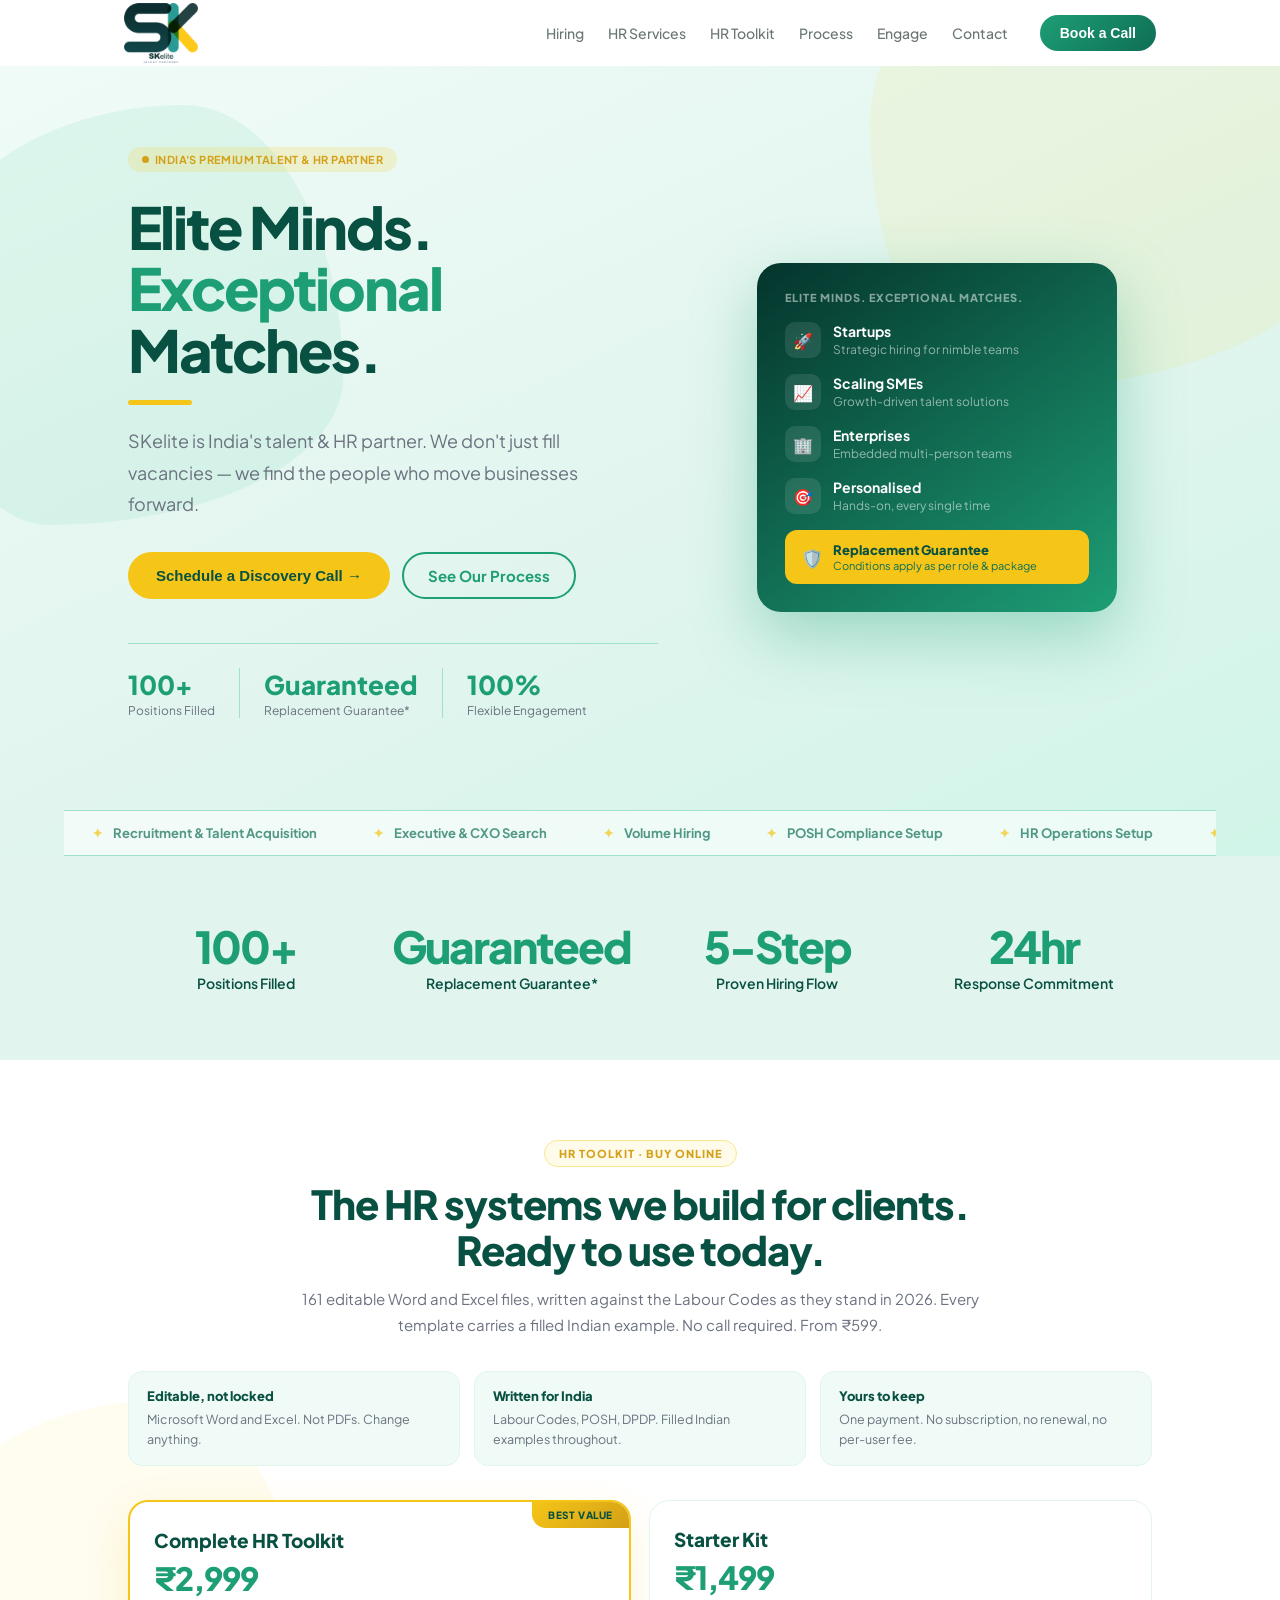
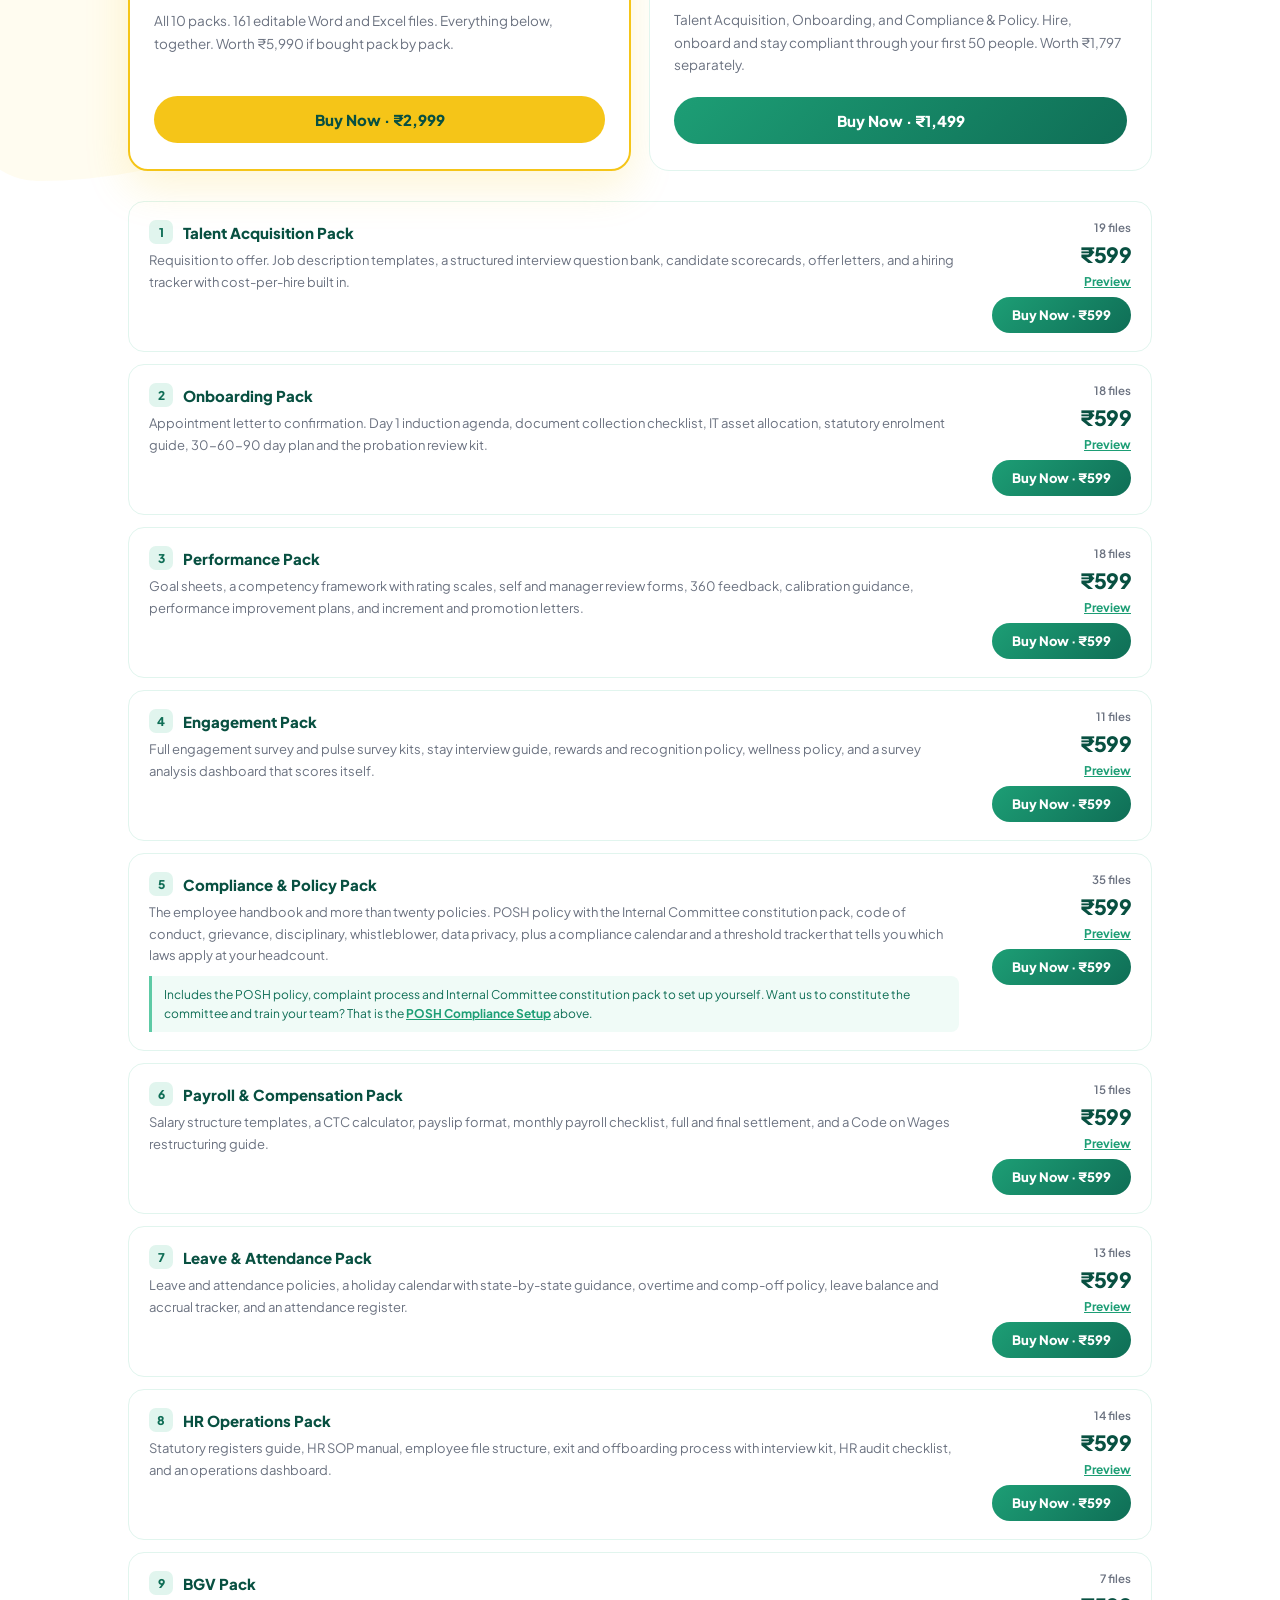
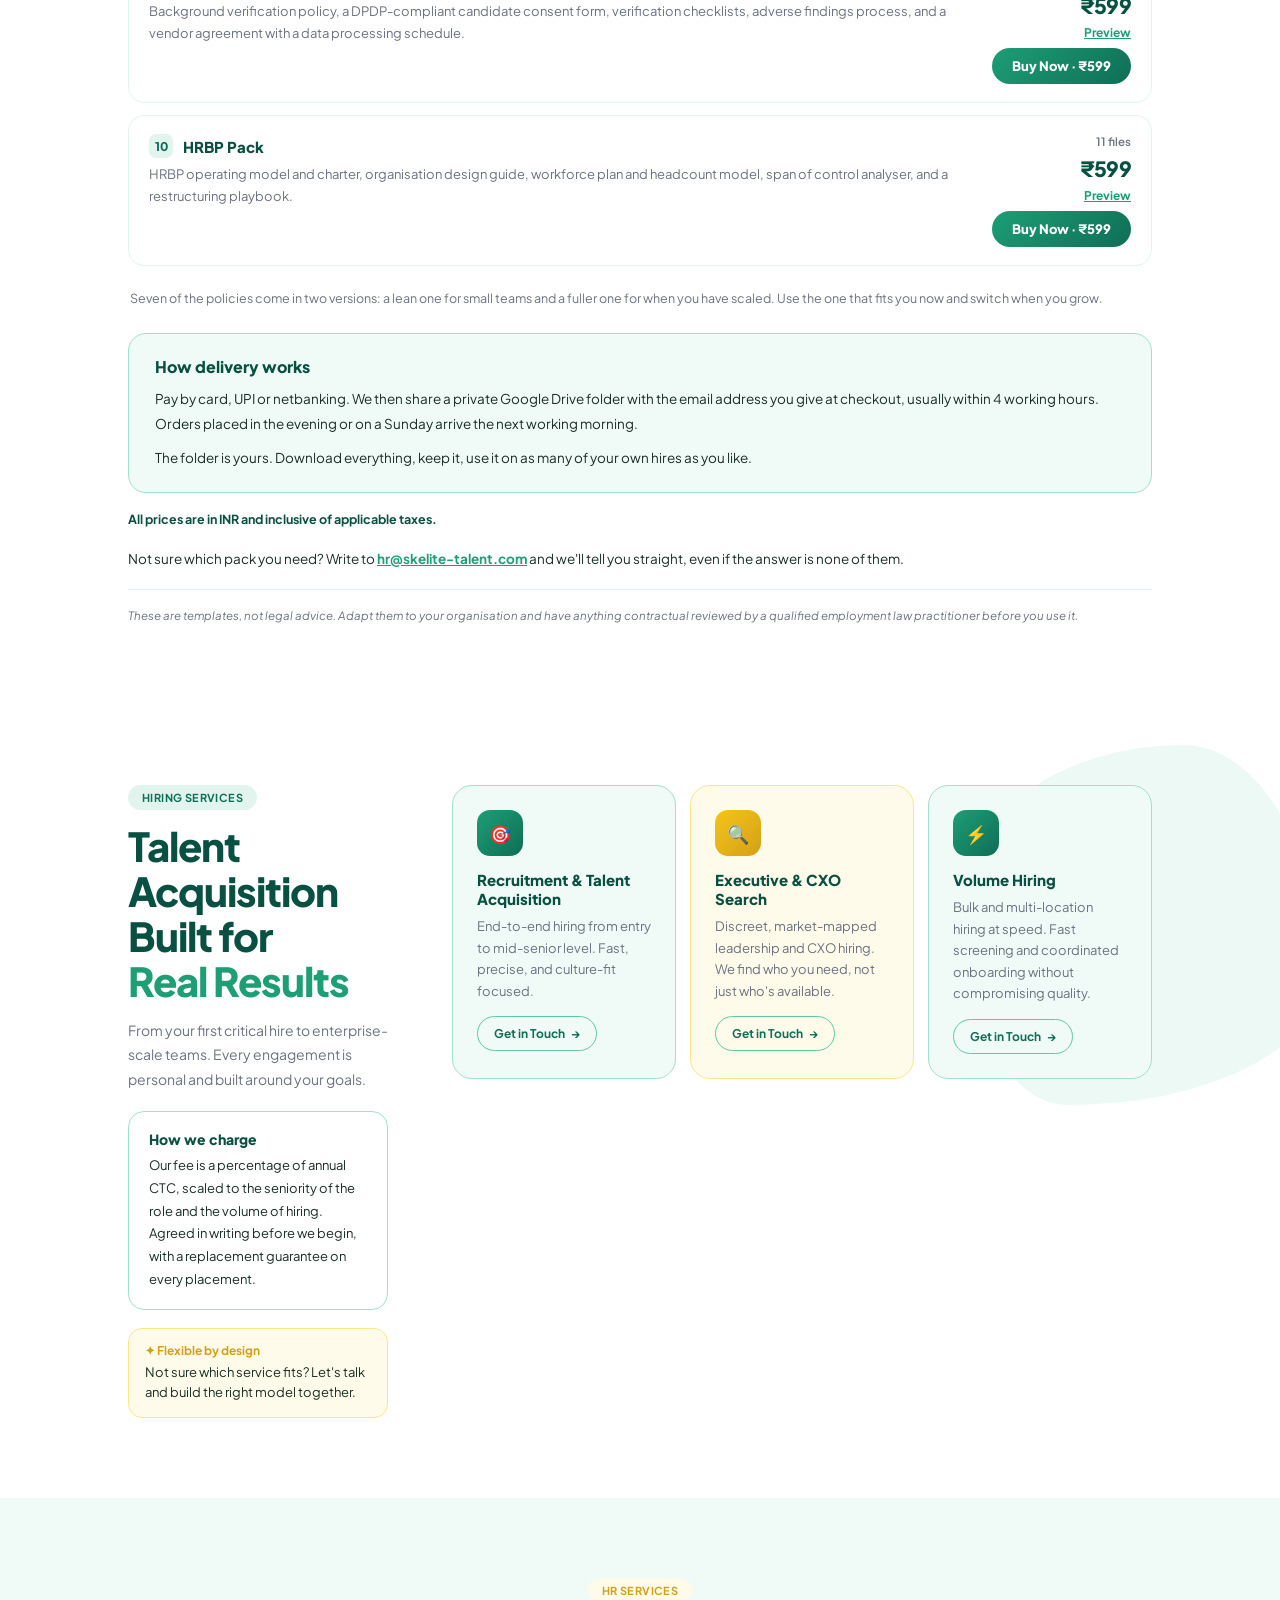
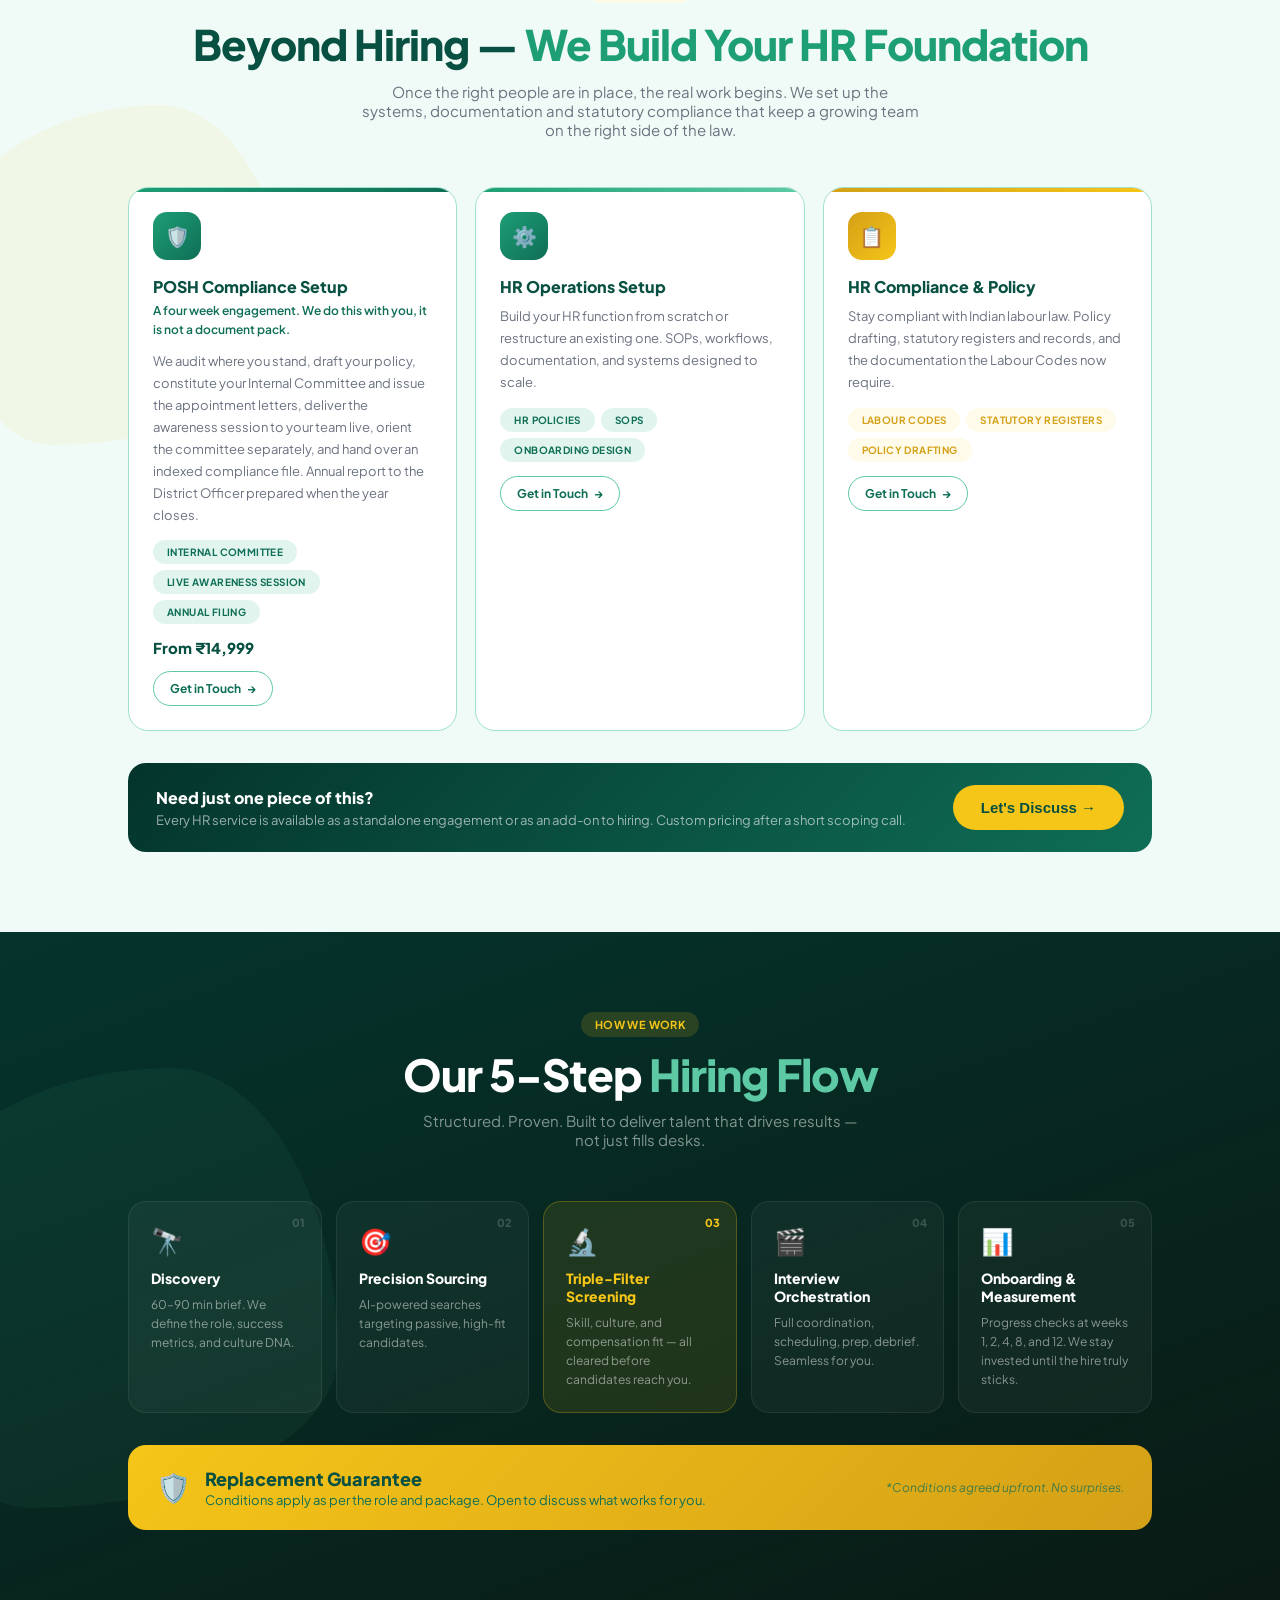
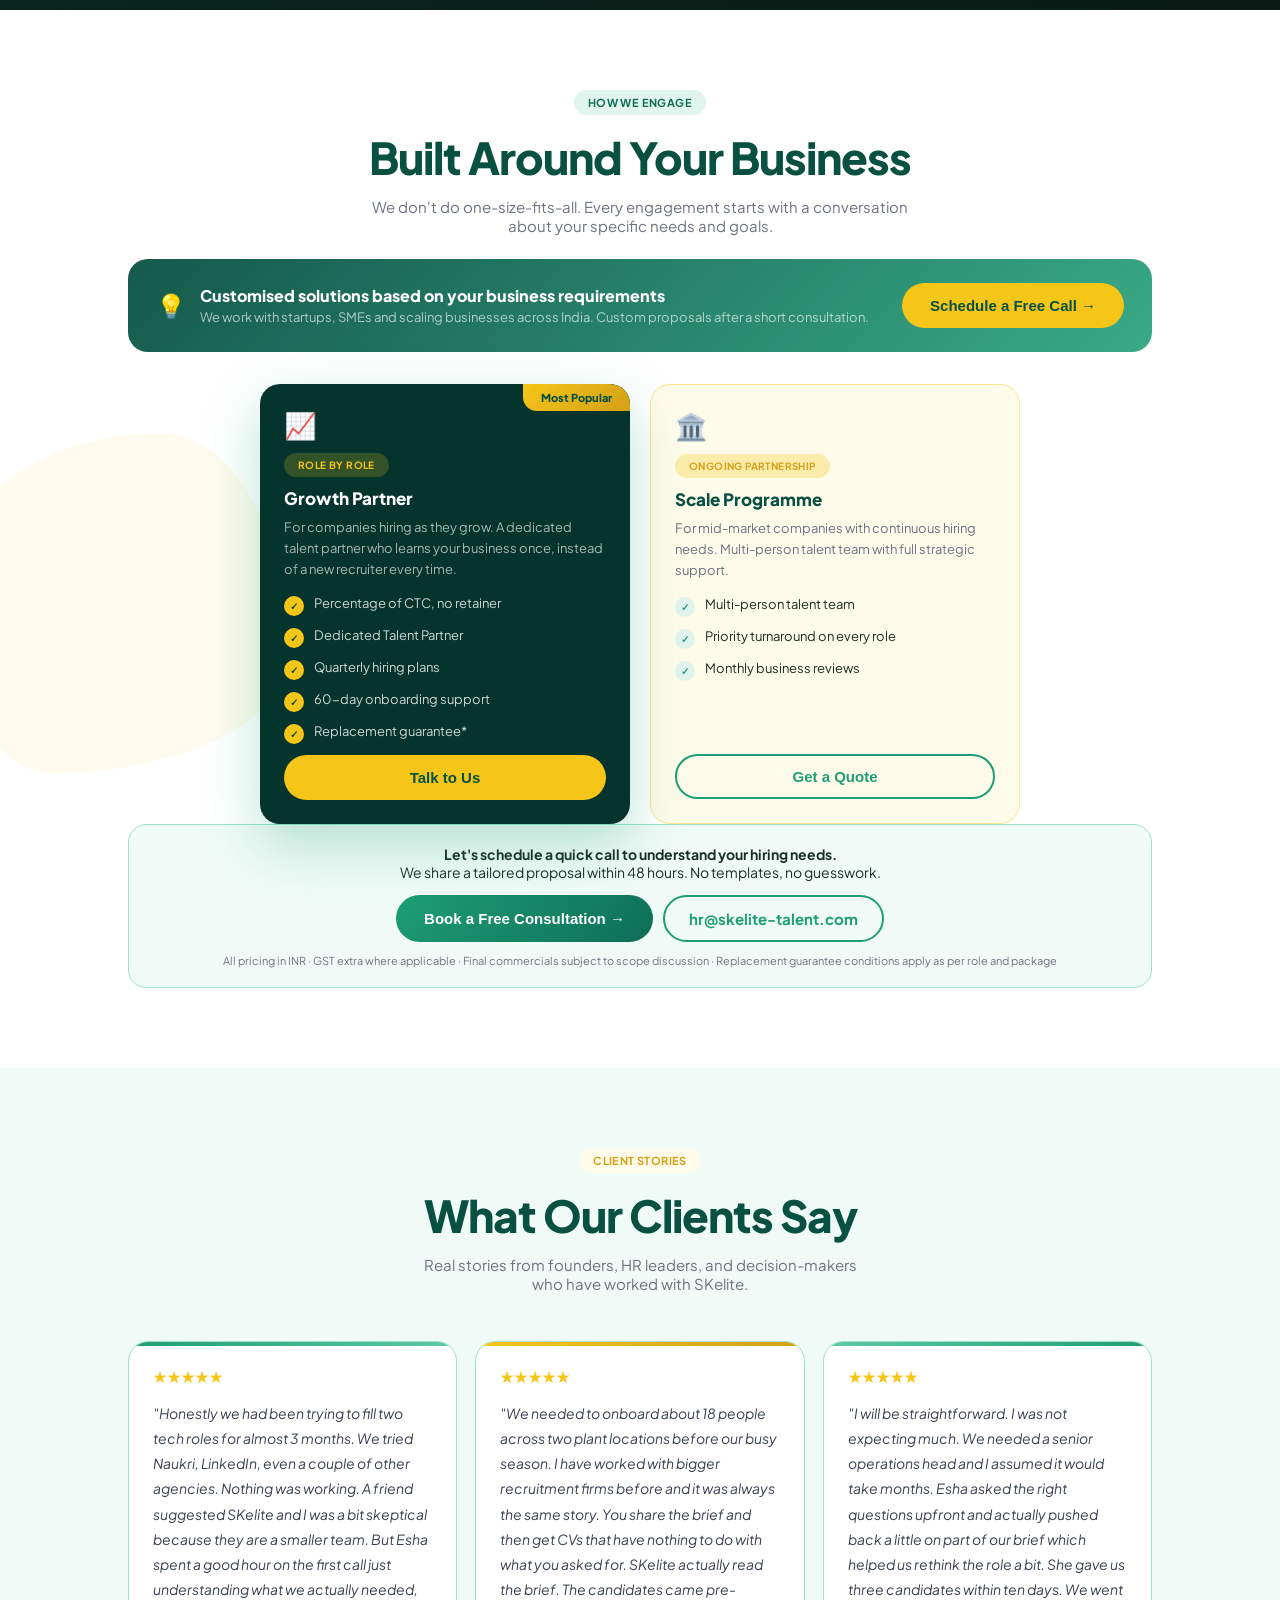
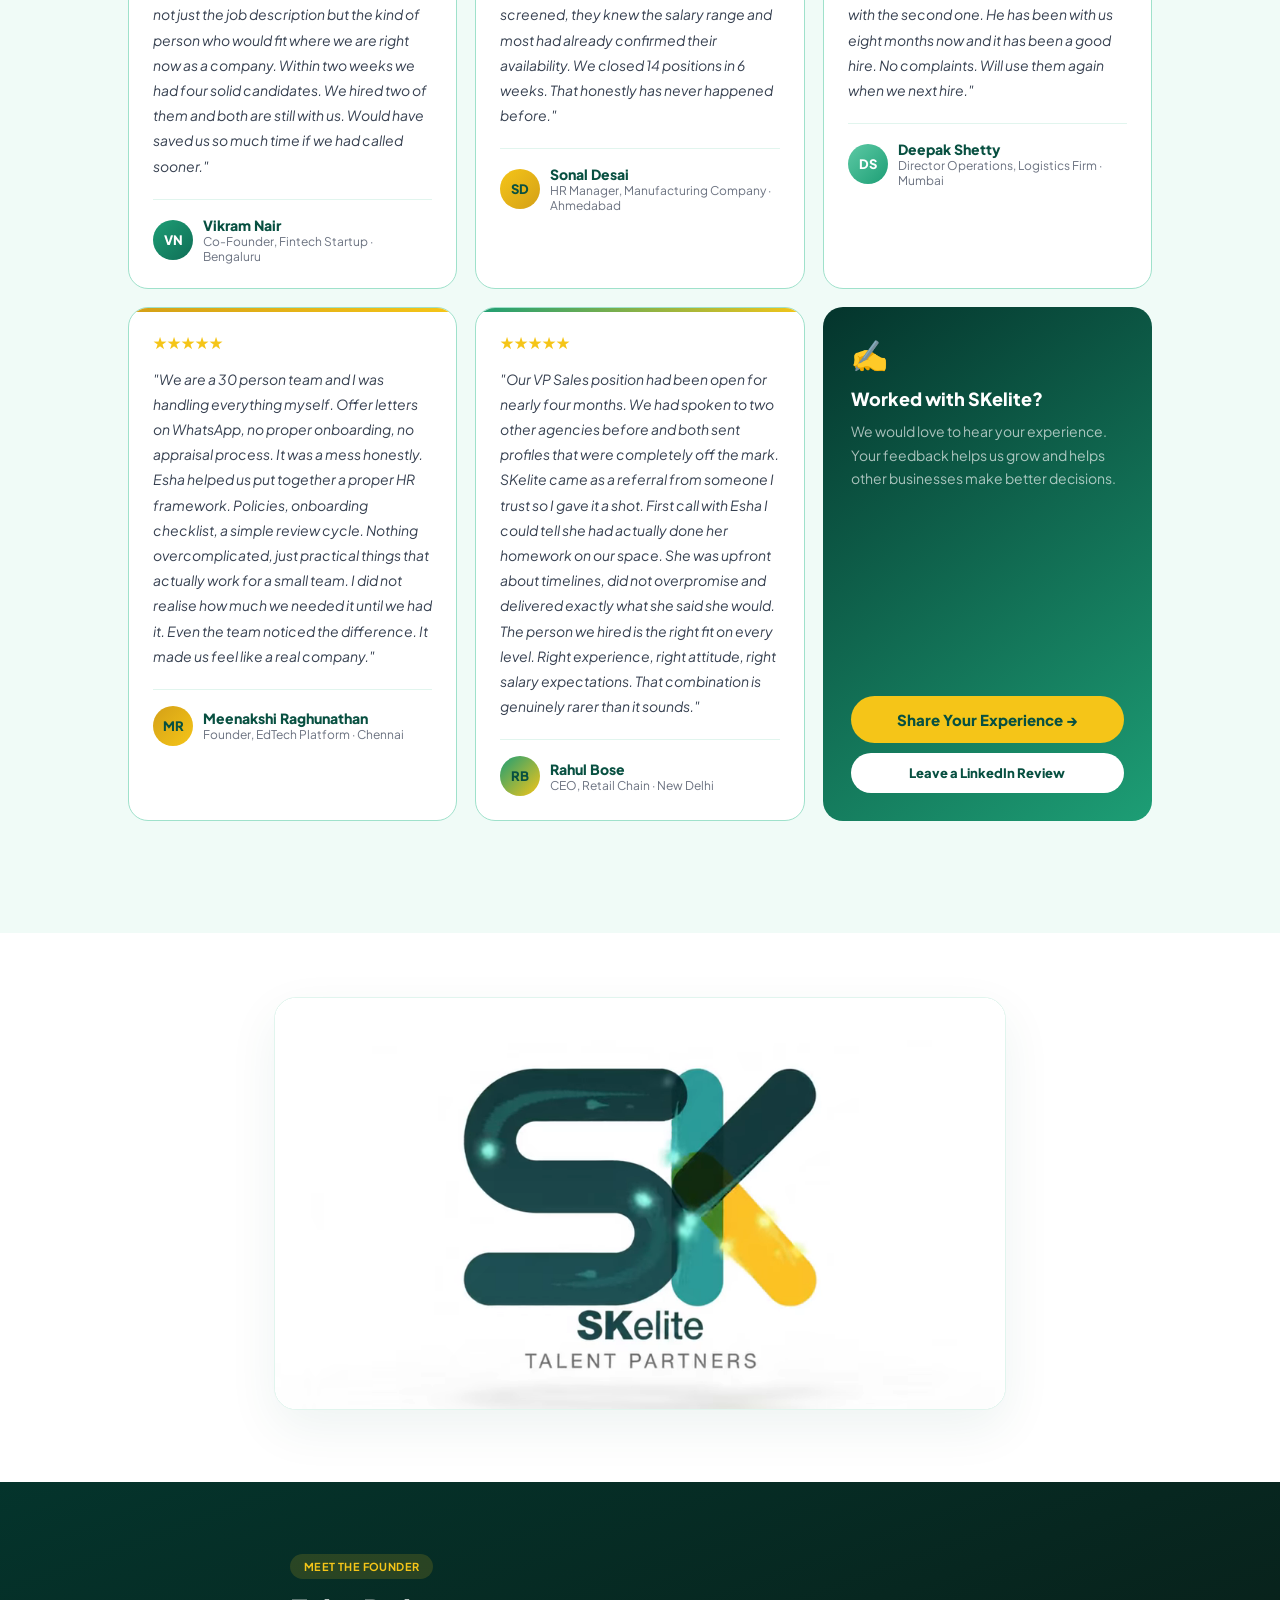
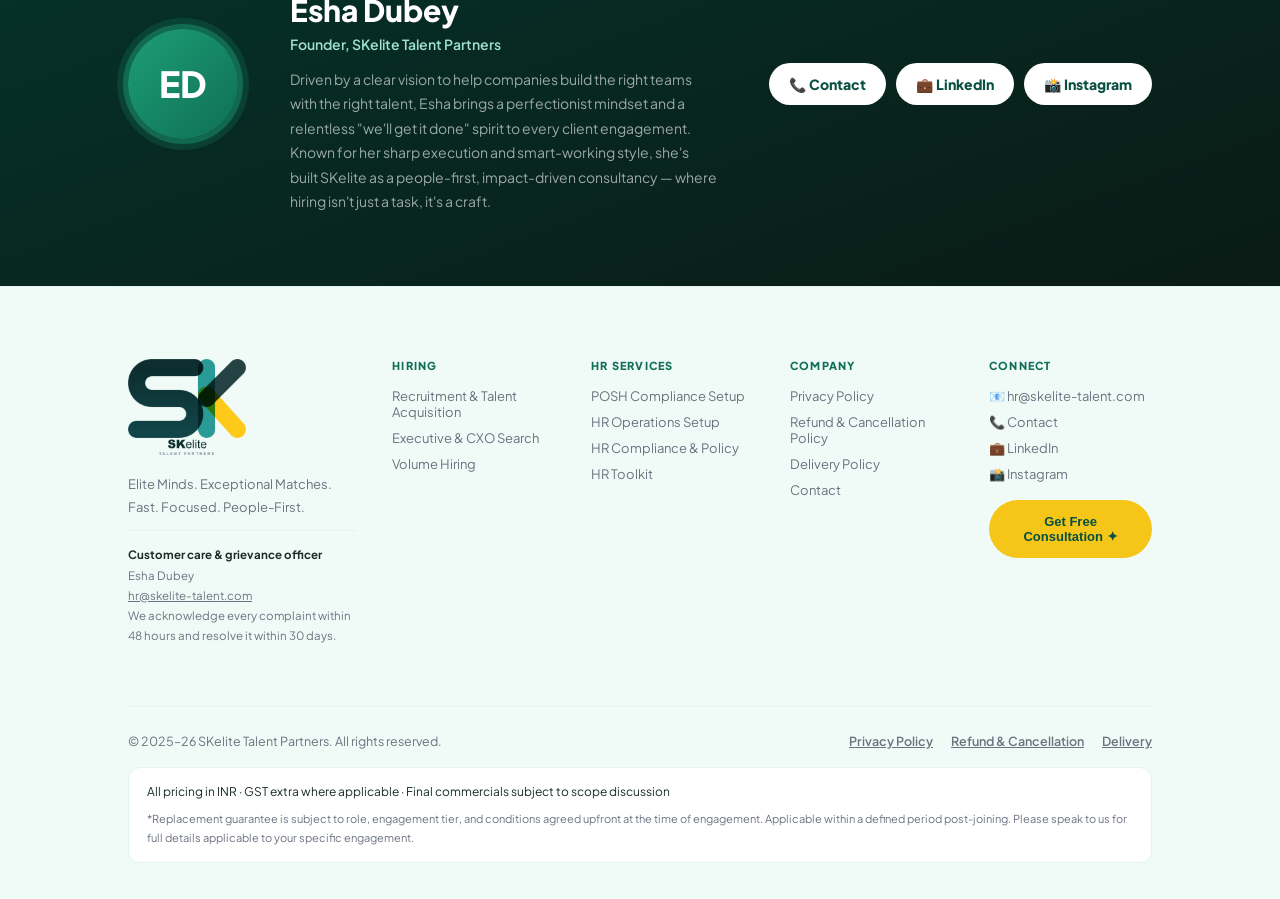
==== commit 941df777: "Add files via upload" ====
--- a/index.html
+++ b/index.html
@@ -156,9 +156,7 @@
 <nav id="navbar">
   <div class="nav-inner">
     <a href="#" class="nav-logo">
-      <div style="border-radius:10px;overflow:hidden;display:inline-flex;">
-        <svg xmlns="http://www.w3.org/2000/svg" viewBox="144 122 910 695" height="44" style="display:block;"><rect width="1200" height="840" fill="white"/><defs><linearGradient id="sk-nav" x1="0%" y1="0%" x2="0%" y2="100%"><stop offset="0%" stop-color="#0D2E30"/><stop offset="100%" stop-color="#114548"/></linearGradient></defs><g transform="translate(30,21) scale(2.28)"><path d="M 272 80 L 147 80 A 45 45 0 0 0 147 170 L 227 170 A 45 45 0 0 1 227 260 L 102 260" fill="none" stroke="url(#sk-nav)" stroke-width="50" stroke-linecap="round"/><path d="M 307 80 L 307 260" fill="none" stroke="#148F8A" stroke-width="50" stroke-linecap="round" opacity="0.9" style="mix-blend-mode:multiply"/><path d="M 307 170 L 397 80" fill="none" stroke="#0D2E30" stroke-width="50" stroke-linecap="round" opacity="0.9" style="mix-blend-mode:multiply"/><path d="M 307 160 L 397 260" fill="none" stroke="#FFC300" stroke-width="50" stroke-linecap="round" opacity="0.9" style="mix-blend-mode:multiply"/><text x="250" y="315" font-family="Arial,Helvetica,sans-serif" font-size="34" fill="#0D2E30" text-anchor="middle"><tspan font-weight="800">SK</tspan><tspan font-weight="400">elite</tspan></text><text x="250" y="335" font-family="Arial,Helvetica,sans-serif" font-size="11" font-weight="700" letter-spacing="4" fill="#718096" text-anchor="middle">TALENT PARTNERS</text></g></svg>
-      </div>
+      <img src="/logo.png" alt="SKelite Talent Partners" height="60" style="height:60px;width:auto;display:block;"/>
     </a>
     <div class="nav-links">
       <a href="#services">Hiring</a>
@@ -468,6 +466,21 @@
     </div>
   </div>
 </section>
+<!-- BRAND ANIMATION -->
+<section style="padding:64px 5vw 72px;background:#fff;">
+  <div class="in" style="max-width:860px;">
+    <div id="brand-anim-wrap" style="position:relative;border-radius:22px;overflow:hidden;background:#fff;border:1px solid var(--tp);box-shadow:0 18px 50px rgba(8,80,65,.07);">
+      <video id="brand-anim"
+             muted playsinline preload="metadata"
+             poster="/skelite-animation-poster.jpg"
+             style="width:100%;height:auto;display:block;"
+             aria-label="SKelite Talent Partners animated logo">
+        <source src="/skelite-animation.webm" type="video/webm"/>
+        <source src="/skelite-animation.mp4" type="video/mp4"/>
+      </video>
+    </div>
+  </div>
+</section>
 <!-- FOUNDER -->
 <section style="background:linear-gradient(160deg,#04342C 0%,#0a1a14 100%);padding:72px 5vw;">
   <div class="in">
@@ -495,15 +508,12 @@
   <div class="in">
     <div class="footer-grid">
       <div>
-        <div style="border-radius:10px;padding:4px 10px;display:inline-flex;margin-bottom:18px;margin-left:-10px;">
-          <svg xmlns="http://www.w3.org/2000/svg" viewBox="144 122 910 695" height="44" style="display:block;"><rect width="1200" height="840" fill="white"/><defs><linearGradient id="sk-ft" x1="0%" y1="0%" x2="0%" y2="100%"><stop offset="0%" stop-color="#0D2E30"/><stop offset="100%" stop-color="#114548"/></linearGradient></defs><g transform="translate(30,21) scale(2.28)"><path d="M 272 80 L 147 80 A 45 45 0 0 0 147 170 L 227 170 A 45 45 0 0 1 227 260 L 102 260" fill="none" stroke="url(#sk-ft)" stroke-width="50" stroke-linecap="round"/><path d="M 307 80 L 307 260" fill="none" stroke="#148F8A" stroke-width="50" stroke-linecap="round" opacity="0.9" style="mix-blend-mode:multiply"/><path d="M 307 170 L 397 80" fill="none" stroke="#0D2E30" stroke-width="50" stroke-linecap="round" opacity="0.9" style="mix-blend-mode:multiply"/><path d="M 307 160 L 397 260" fill="none" stroke="#FFC300" stroke-width="50" stroke-linecap="round" opacity="0.9" style="mix-blend-mode:multiply"/><text x="250" y="315" font-family="Arial,Helvetica,sans-serif" font-size="34" fill="#0D2E30" text-anchor="middle"><tspan font-weight="800">SK</tspan><tspan font-weight="400">elite</tspan></text><text x="250" y="335" font-family="Arial,Helvetica,sans-serif" font-size="11" font-weight="700" letter-spacing="4" fill="#718096" text-anchor="middle">TALENT PARTNERS</text></g></svg>
-        </div>
+        <img src="/logo.png" alt="SKelite Talent Partners" style="height:96px;width:auto;display:block;margin-bottom:18px;"/>
         <p style="font-size:13px;color:var(--gray);line-height:1.75;margin-bottom:12px;">Elite Minds. Exceptional Matches.<br/>Fast. Focused. People-First.</p>
-        <p style="font-size:12px;color:var(--gray);font-style:italic;margin-bottom:16px;">Founded by Esha Dubey</p>
         <div style="font-size:11.5px;color:var(--gray);line-height:1.75;border-top:1px solid var(--tp);padding-top:14px;">
           <strong style="color:var(--ink);">Customer care &amp; grievance officer</strong><br/>
-          Esha Dubey, Founder<br/>
-          hr@skelite-talent.com · +91 8103108993<br/>
+          Esha Dubey<br/>
+          <a href="mailto:hr@skelite-talent.com" style="color:var(--gray);text-decoration:underline;">hr@skelite-talent.com</a><br/>
           We acknowledge every complaint within 48 hours and resolve it within 30 days.
         </div>
       </div>
@@ -532,20 +542,24 @@
         <a id="contact-email" href="mailto:hr@skelite-talent.com" style="font-size:13px;color:var(--gray);display:block;margin-bottom:10px;text-decoration:none;">📧 hr@skelite-talent.com</a>
         <div id="enquiry-note" style="display:none;font-size:11px;font-weight:700;color:var(--yd);background:var(--yl);border:1px solid var(--ym);border-radius:8px;padding:6px 10px;margin-bottom:10px;"></div>
         <a href="tel:+918103108993" style="font-size:13px;color:var(--gray);display:block;margin-bottom:10px;text-decoration:none;">📞 Contact</a>
-        <a href="https://www.linkedin.com/company/skelite-talent-partners/" target="_blank" rel="noopener" style="font-size:13px;color:var(--td);display:block;margin-bottom:10px;text-decoration:none;">💼 LinkedIn</a>
-        <a href="https://www.instagram.com/skelitetalentpartners" target="_blank" rel="noopener" style="font-size:13px;color:var(--td);display:block;margin-bottom:18px;text-decoration:none;">📸 Instagram</a>
+        <a href="https://www.linkedin.com/company/skelite-talent-partners/" target="_blank" rel="noopener" style="font-size:13px;color:var(--gray);display:block;margin-bottom:10px;text-decoration:none;">💼 LinkedIn</a>
+        <a href="https://www.instagram.com/skelitetalentpartners" target="_blank" rel="noopener" style="font-size:13px;color:var(--gray);display:block;margin-bottom:18px;text-decoration:none;">📸 Instagram</a>
         <button class="btn-y" onclick="openForm()" style="width:100%;justify-content:center;font-size:13px;">Get Free Consultation ✦</button>
       </div>
     </div>
-    <div style="border-top:1px solid var(--tp);padding-top:22px;">
-      <div style="display:flex;justify-content:space-between;flex-wrap:wrap;gap:10px;margin-bottom:10px;">
-        <div style="font-size:11px;color:var(--gray);">© 2025–26 SKelite Talent Partners. All rights reserved.</div>
-        <div style="display:flex;gap:16px;flex-wrap:wrap;">
-          <div style="font-size:11px;color:var(--gray);">All pricing in INR · GST extra where applicable · Final commercials subject to scope discussion</div>
-          <a href="/privacy-policy" style="font-size:11px;color:var(--gray);text-decoration:underline;">Privacy Policy</a>
+    <div style="border-top:1px solid var(--tp);padding-top:26px;">
+      <div style="display:flex;justify-content:space-between;align-items:center;flex-wrap:wrap;gap:14px 28px;margin-bottom:18px;">
+        <div style="font-size:12.5px;color:var(--gray);">© 2025–26 SKelite Talent Partners. All rights reserved.</div>
+        <div style="display:flex;align-items:center;gap:18px;flex-wrap:wrap;">
+          <a href="/privacy-policy" style="font-size:12.5px;color:var(--gray);font-weight:600;text-decoration:underline;">Privacy Policy</a>
+          <a href="/refund-policy" style="font-size:12.5px;color:var(--gray);font-weight:600;text-decoration:underline;">Refund &amp; Cancellation</a>
+          <a href="/delivery-policy" style="font-size:12.5px;color:var(--gray);font-weight:600;text-decoration:underline;">Delivery</a>
         </div>
       </div>
-      <div style="font-size:10px;color:var(--gray);line-height:1.6;">*Replacement guarantee is subject to role, engagement tier, and conditions agreed upfront at the time of engagement. Applicable within a defined period post-joining. Please speak to us for full details applicable to your specific engagement.</div>
+      <div style="background:#fff;border:1px solid var(--tp);border-radius:12px;padding:14px 18px;">
+        <div style="font-size:12px;color:var(--ink);line-height:1.7;margin-bottom:8px;">All pricing in INR · GST extra where applicable · Final commercials subject to scope discussion</div>
+        <div style="font-size:11px;color:var(--gray);line-height:1.7;">*Replacement guarantee is subject to role, engagement tier, and conditions agreed upfront at the time of engagement. Applicable within a defined period post-joining. Please speak to us for full details applicable to your specific engagement.</div>
+      </div>
     </div>
   </div>
 </footer>
@@ -701,5 +715,24 @@
 }
 </script>
 <script src="/toolkit.js"></script>
+<script>
+(function(){
+  var v=document.getElementById('brand-anim');
+  if(!v) return;
+  var played=false;
+  function play(){
+    if(played) return; played=true;
+    var p=v.play();
+    if(p&&p.catch) p.catch(function(){ /* blocked: poster stays, no glitch */ });
+  }
+  if('IntersectionObserver' in window){
+    var io=new IntersectionObserver(function(es){
+      es.forEach(function(e){ if(e.isIntersecting){ play(); io.disconnect(); } });
+    },{threshold:0.35});
+    io.observe(v);
+  } else { play(); }
+  v.addEventListener('ended',function(){ v.pause(); });
+})();
+</script>
 </body>
 </html>
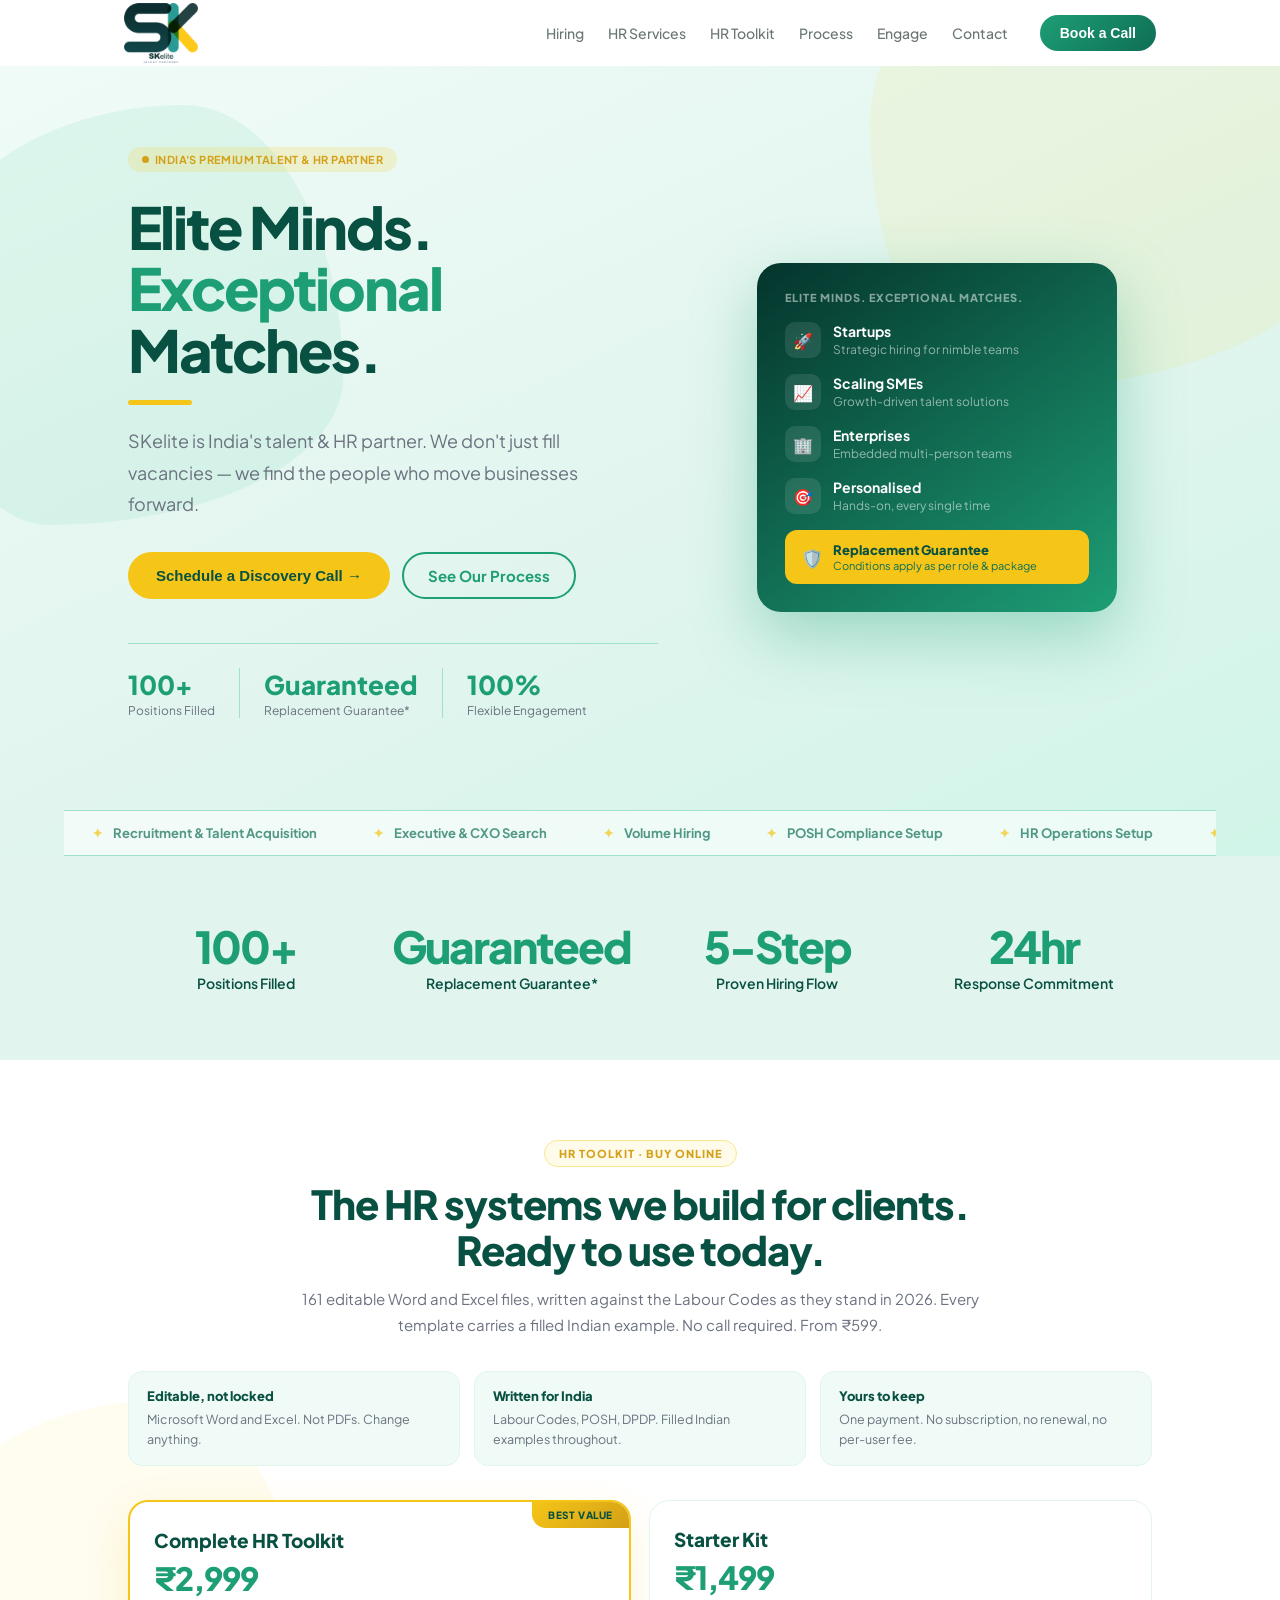
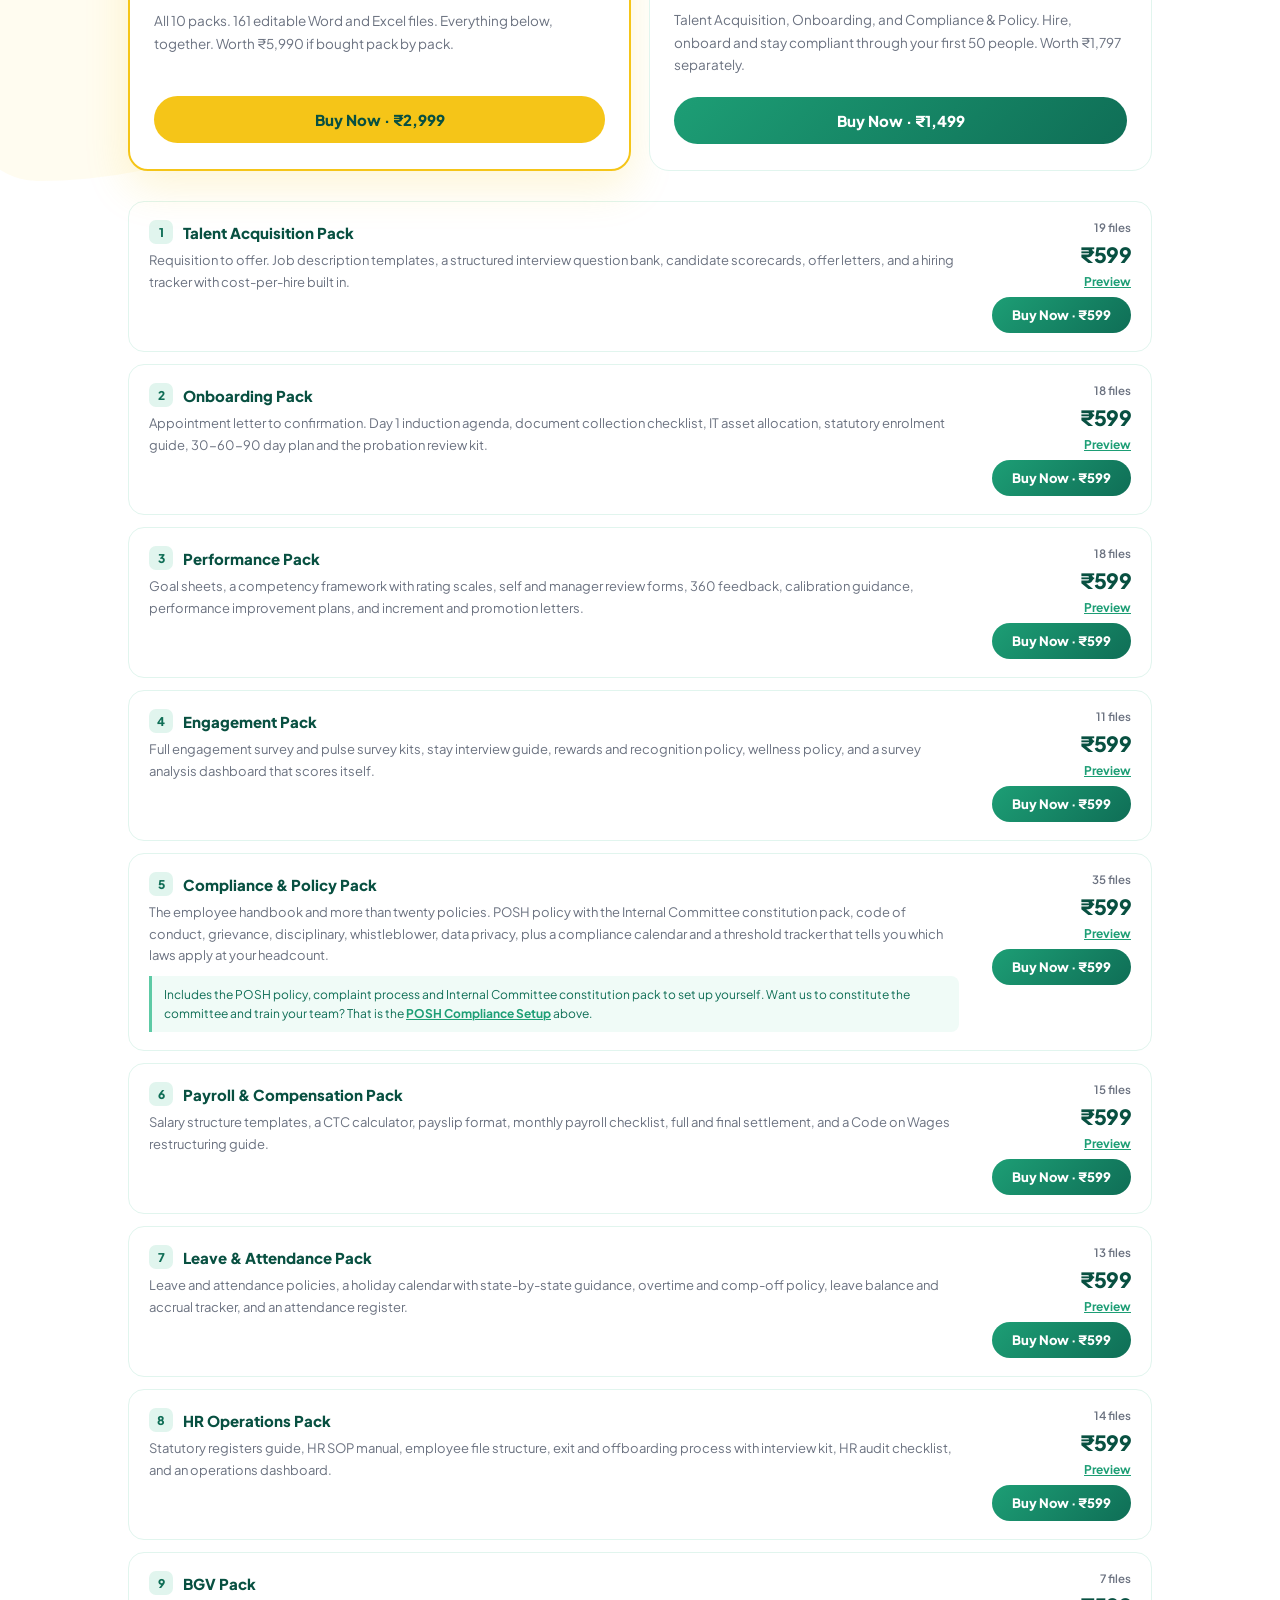
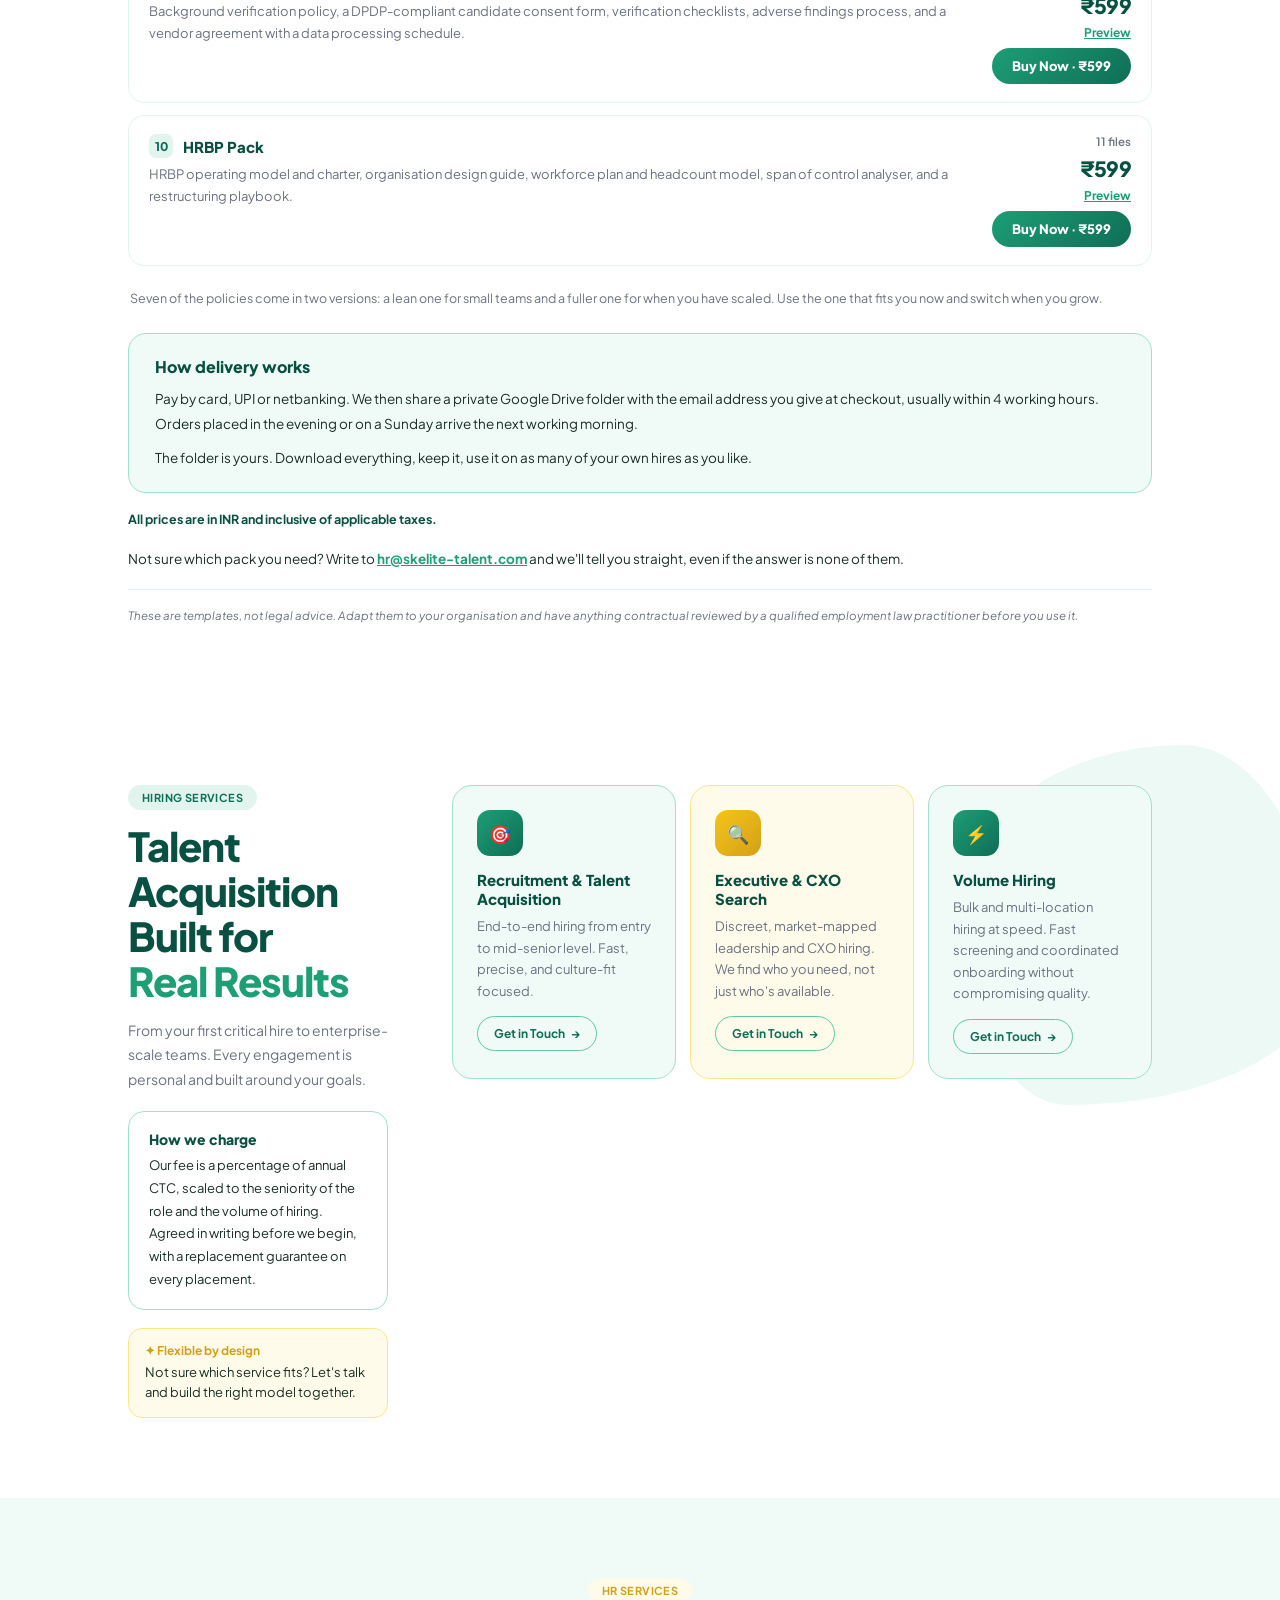
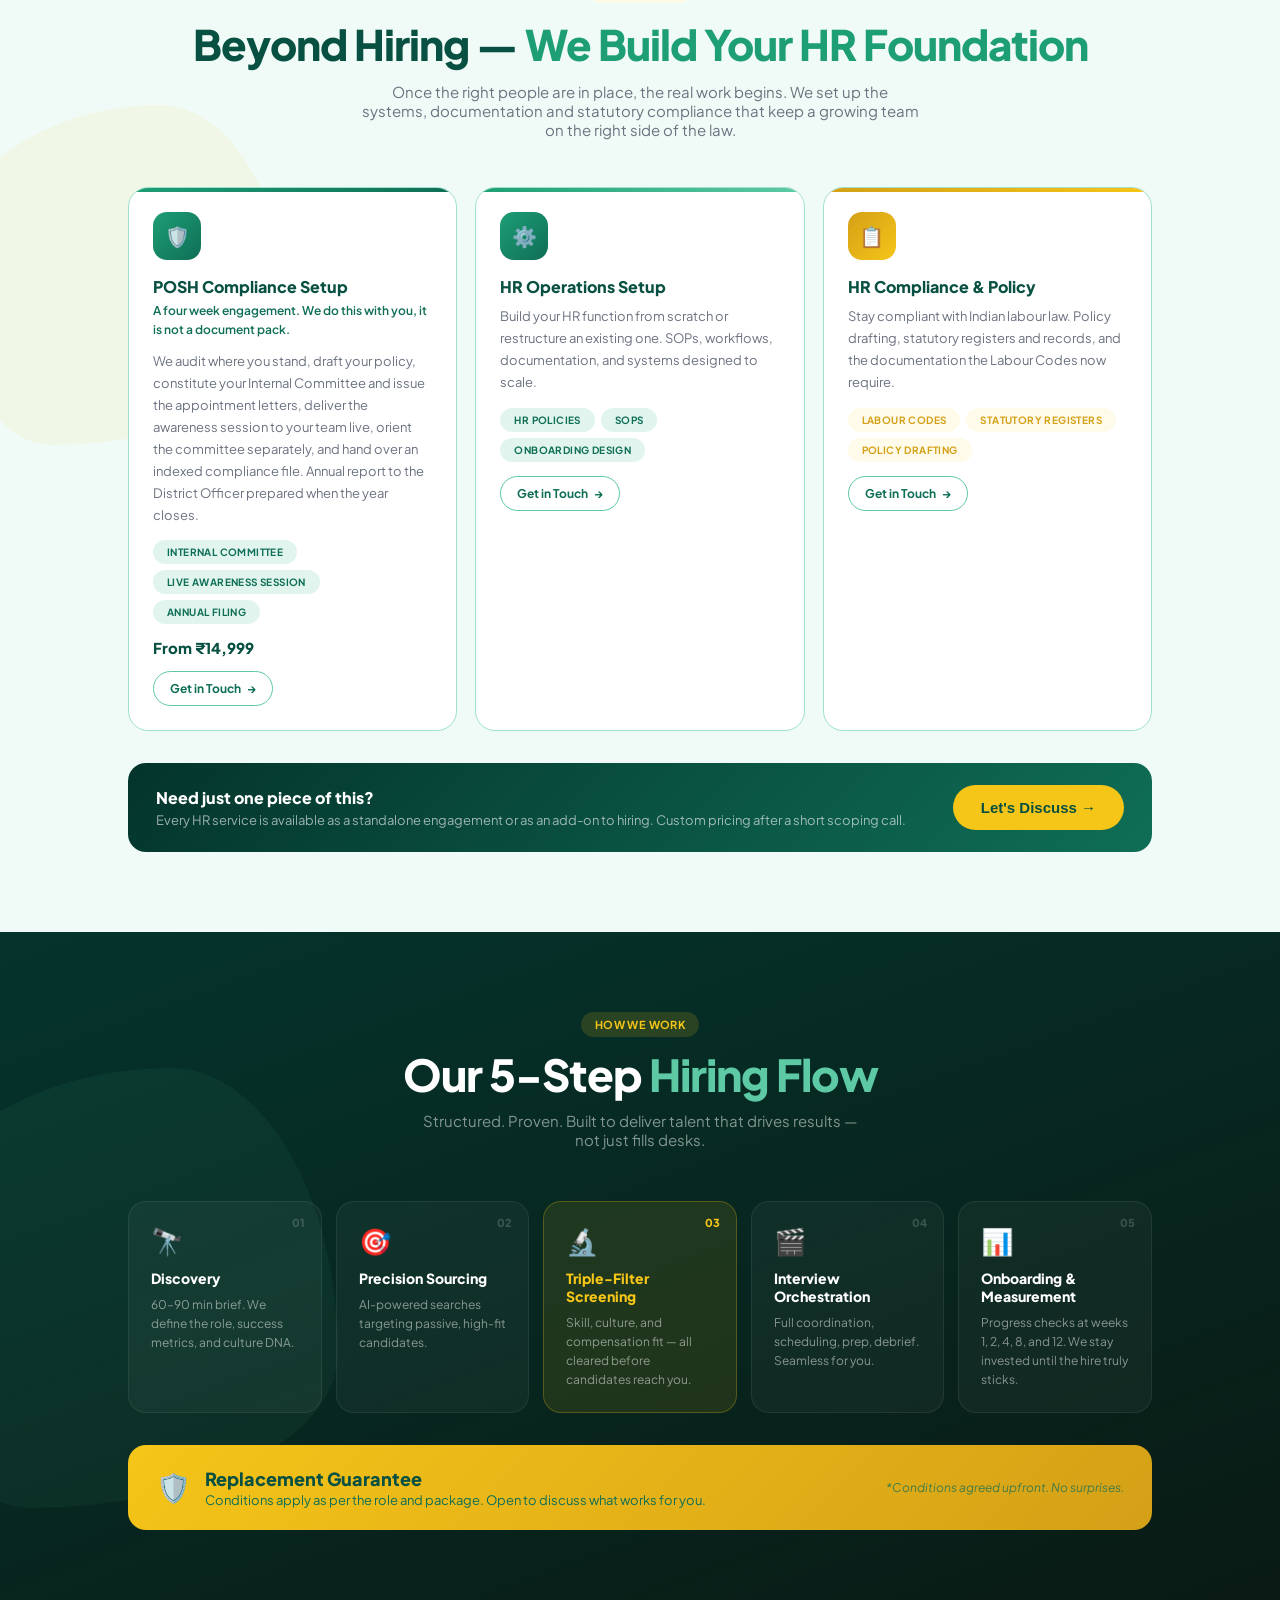
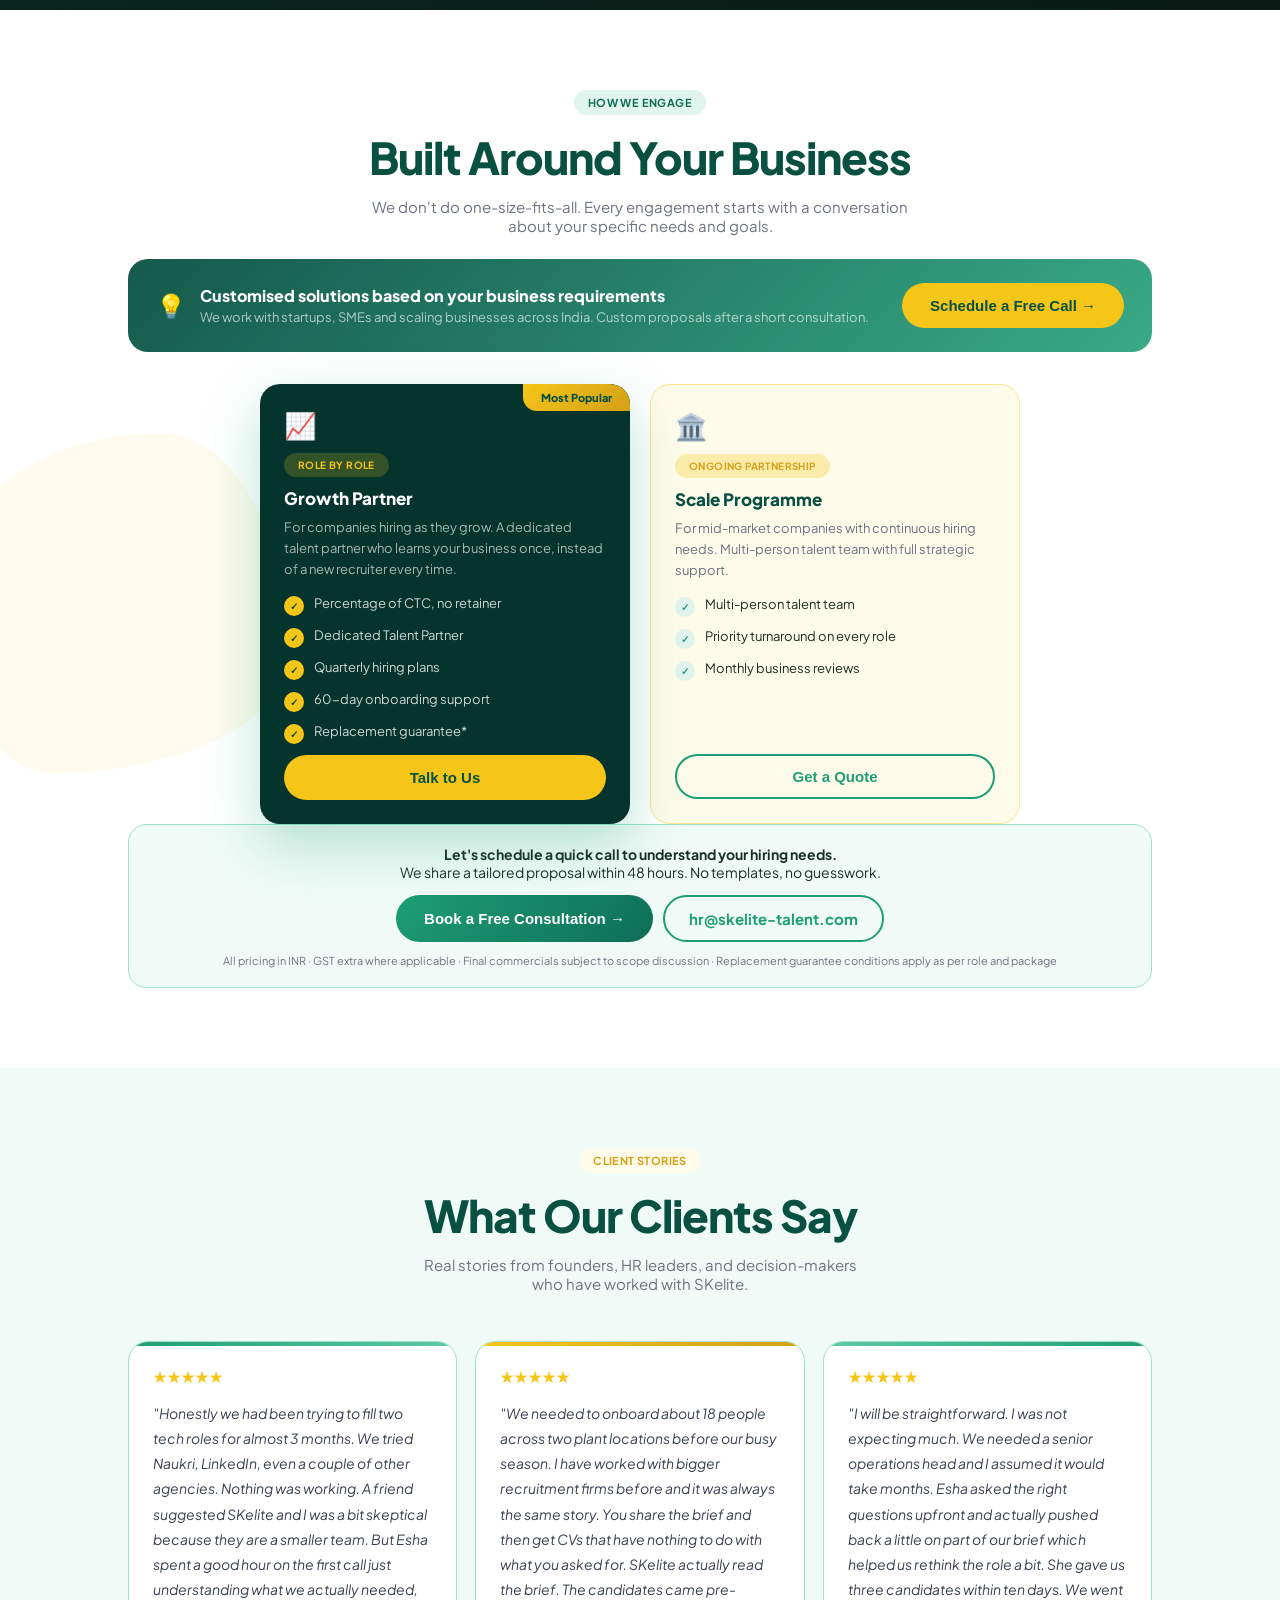
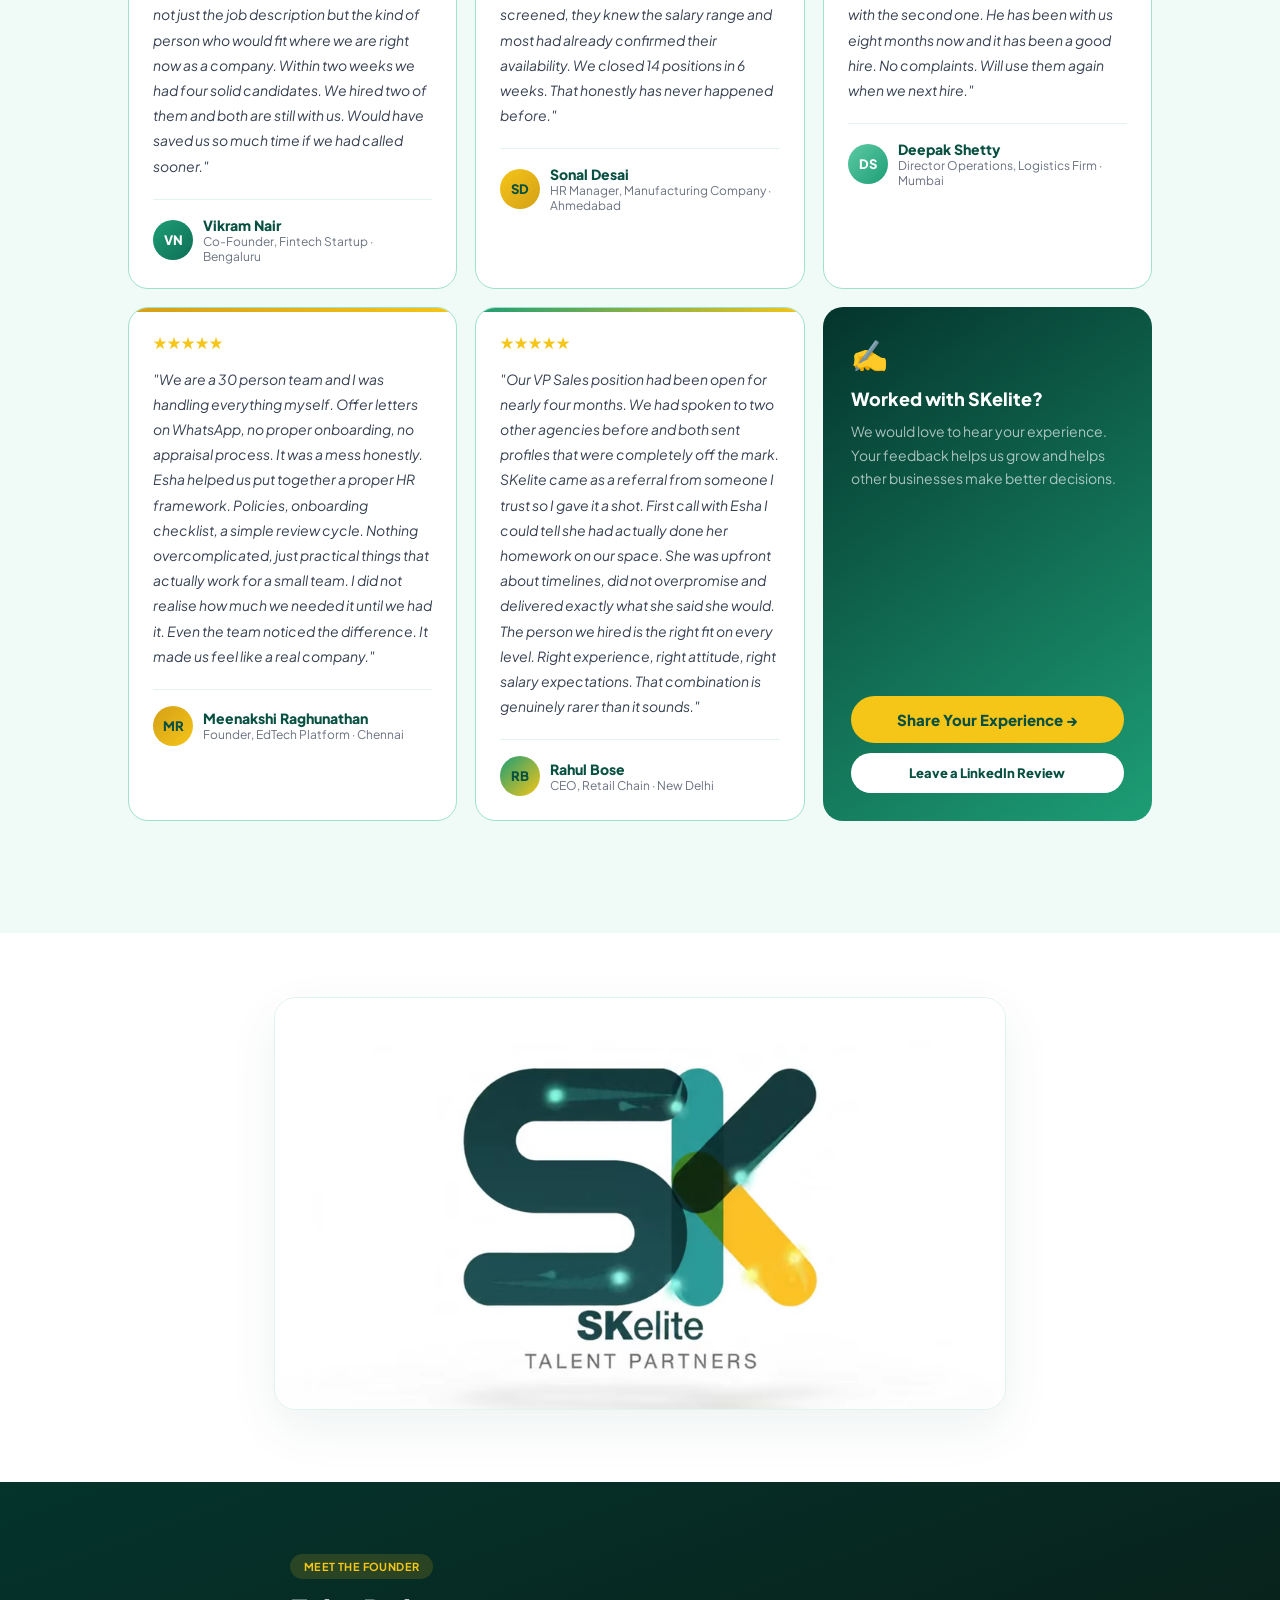
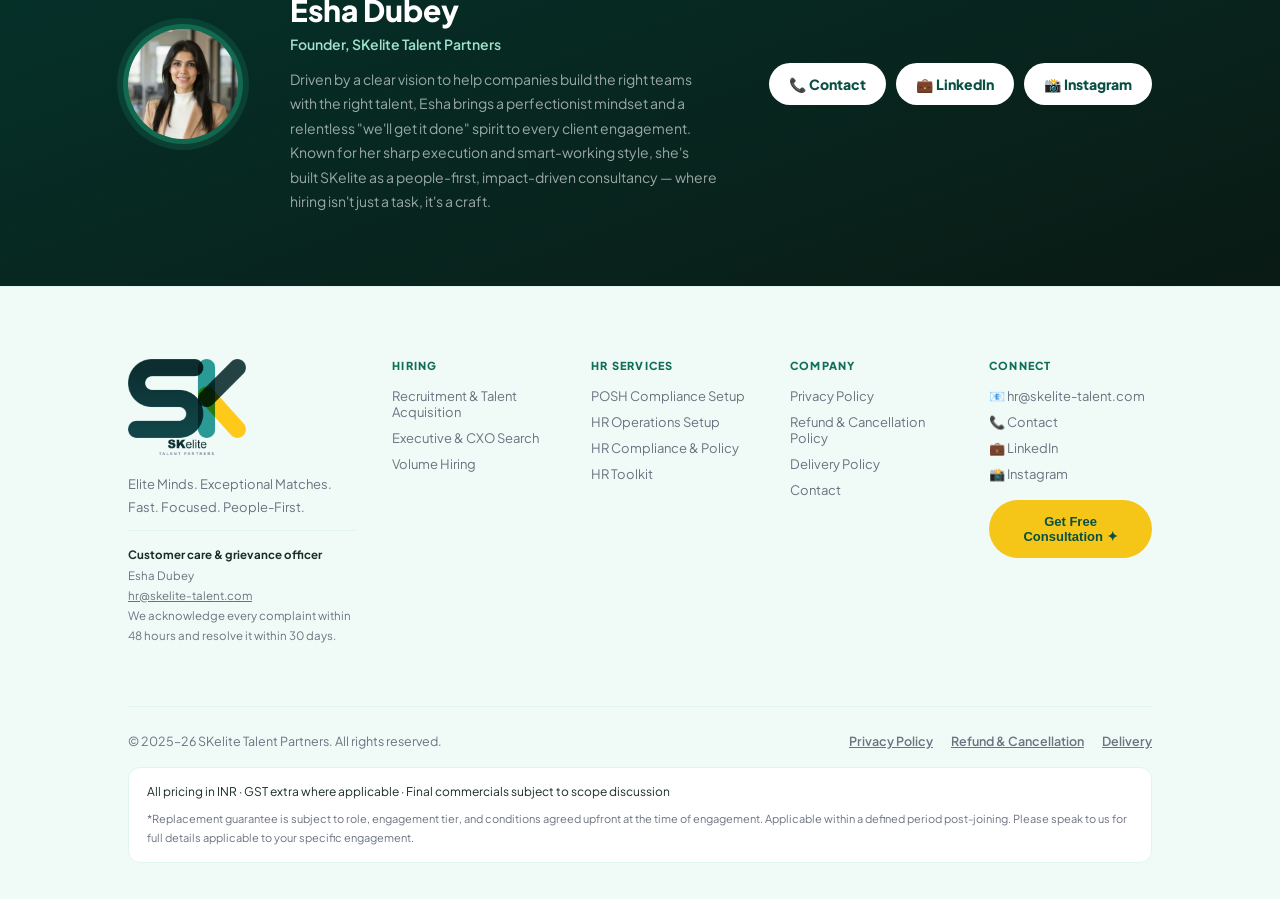
==== commit 7b133e45: "Add files via upload" ====
--- a/index.html
+++ b/index.html
@@ -14,9 +14,9 @@
 <meta property="og:url" content="https://www.skelite-talent.com/"/>
 <meta property="og:title" content="SKelite Talent Partners — Elite Minds. Exceptional Matches."/>
 <meta property="og:description" content="India's premium talent and HR consultancy. Expert recruitment, executive search, and HR advisory services. People-first. Impact-driven."/>
-<meta property="og:image" content="https://i.postimg.cc/cCLhPw5h/Untitled-design.png"/>
-<meta property="og:image:width" content="800"/>
-<meta property="og:image:height" content="800"/>
+<meta property="og:image" content="https://skelite-talent.com/social-card.jpg"/>
+<meta property="og:image:width" content="1200"/>
+<meta property="og:image:height" content="630"/>
 <meta property="og:site_name" content="SKelite Talent Partners"/>
 <meta property="og:locale" content="en_IN"/>
 
@@ -24,7 +24,7 @@
 <meta name="twitter:card" content="summary_large_image"/>
 <meta name="twitter:title" content="SKelite Talent Partners — Elite Minds. Exceptional Matches."/>
 <meta name="twitter:description" content="India's premium talent and HR consultancy. People-first. Impact-driven."/>
-<meta name="twitter:image" content="https://i.postimg.cc/cCLhPw5h/Untitled-design.png"/>
+<meta name="twitter:image" content="https://skelite-talent.com/social-card.jpg"/>
 
 <!-- Security headers -->
 <meta http-equiv="X-Content-Type-Options" content="nosniff"/>
@@ -487,7 +487,7 @@
     <div class="founder-wrap">
       <div style="width:110px;height:110px;border-radius:50%;flex-shrink:0;box-shadow:0 0 0 5px rgba(29,158,117,.44),0 0 0 11px rgba(29,158,117,.18);overflow:hidden;background:linear-gradient(135deg,var(--teal),var(--td));display:flex;align-items:center;justify-content:center;">
         <span style="font-size:36px;font-weight:800;color:#fff;" id="fi">ED</span>
-        <img id="fp" src="https://i.postimg.cc/cCLhPw5h/Untitled-design.png" alt="Esha Dubey" style="width:100%;height:100%;object-fit:cover;object-position:center top;display:none;" onload="this.style.display='block';document.getElementById('fi').style.display='none';" onerror="this.style.display='none';"/>
+        <img id="fp" src="/founder.jpg" alt="Esha Dubey" style="width:100%;height:100%;object-fit:cover;object-position:center top;display:none;" onload="this.style.display='block';document.getElementById('fi').style.display='none';" onerror="this.style.display='none';"/>
       </div>
       <div style="flex:1;min-width:240px;">
         <div class="chip" style="background:rgba(245,197,24,.15);color:var(--y);margin-bottom:12px;">Meet the Founder</div>
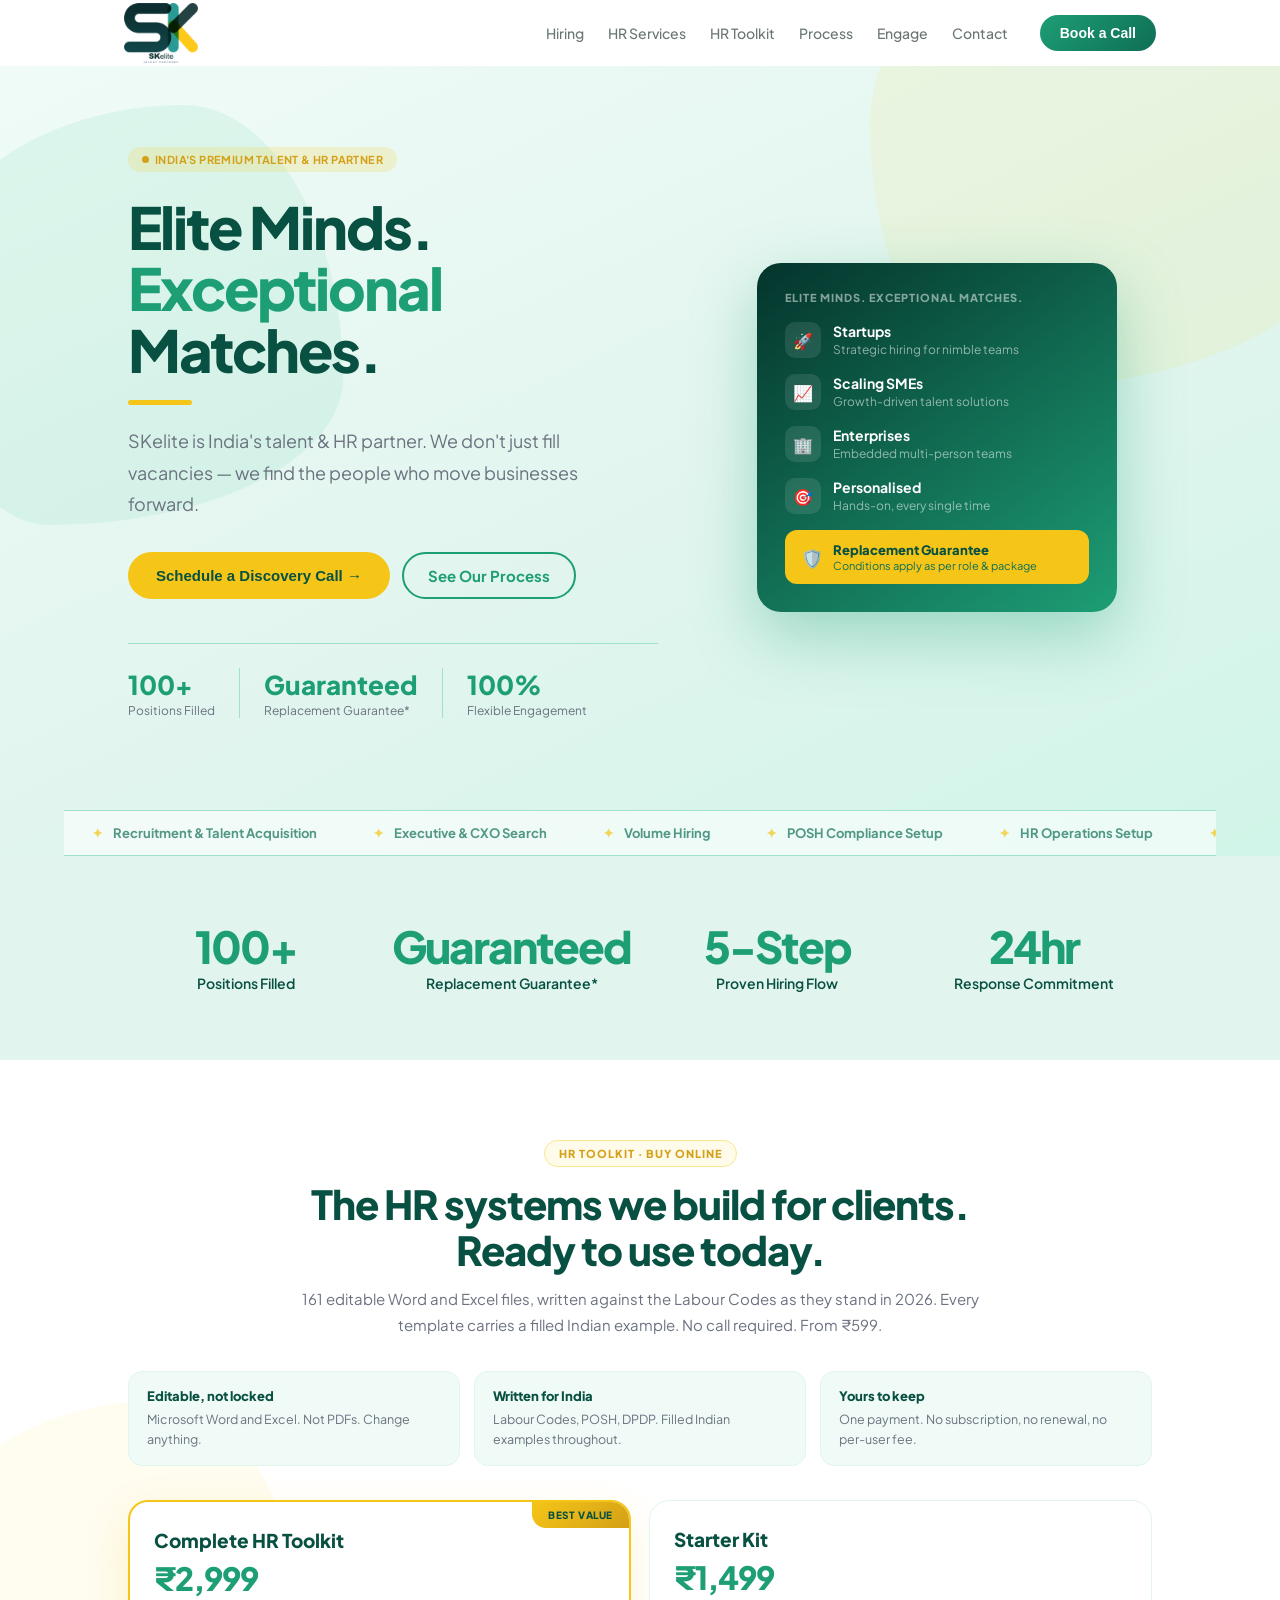
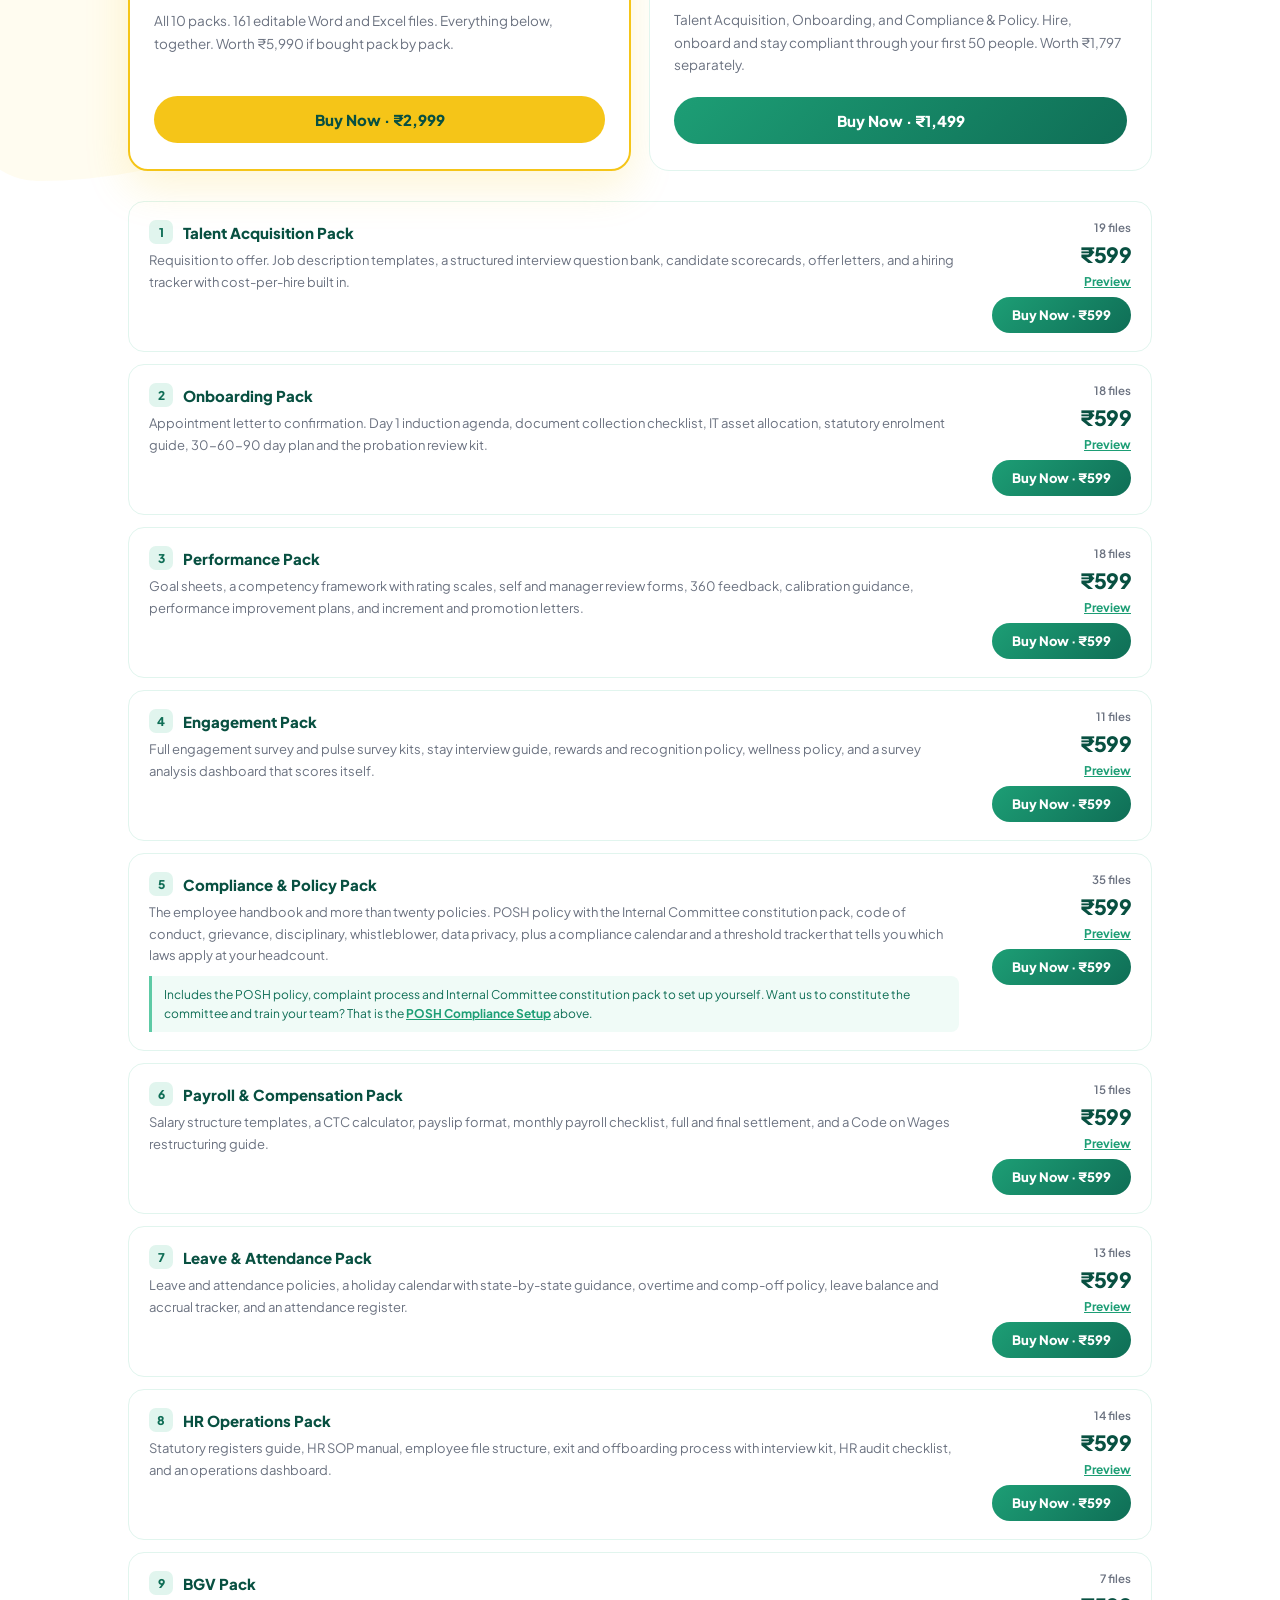
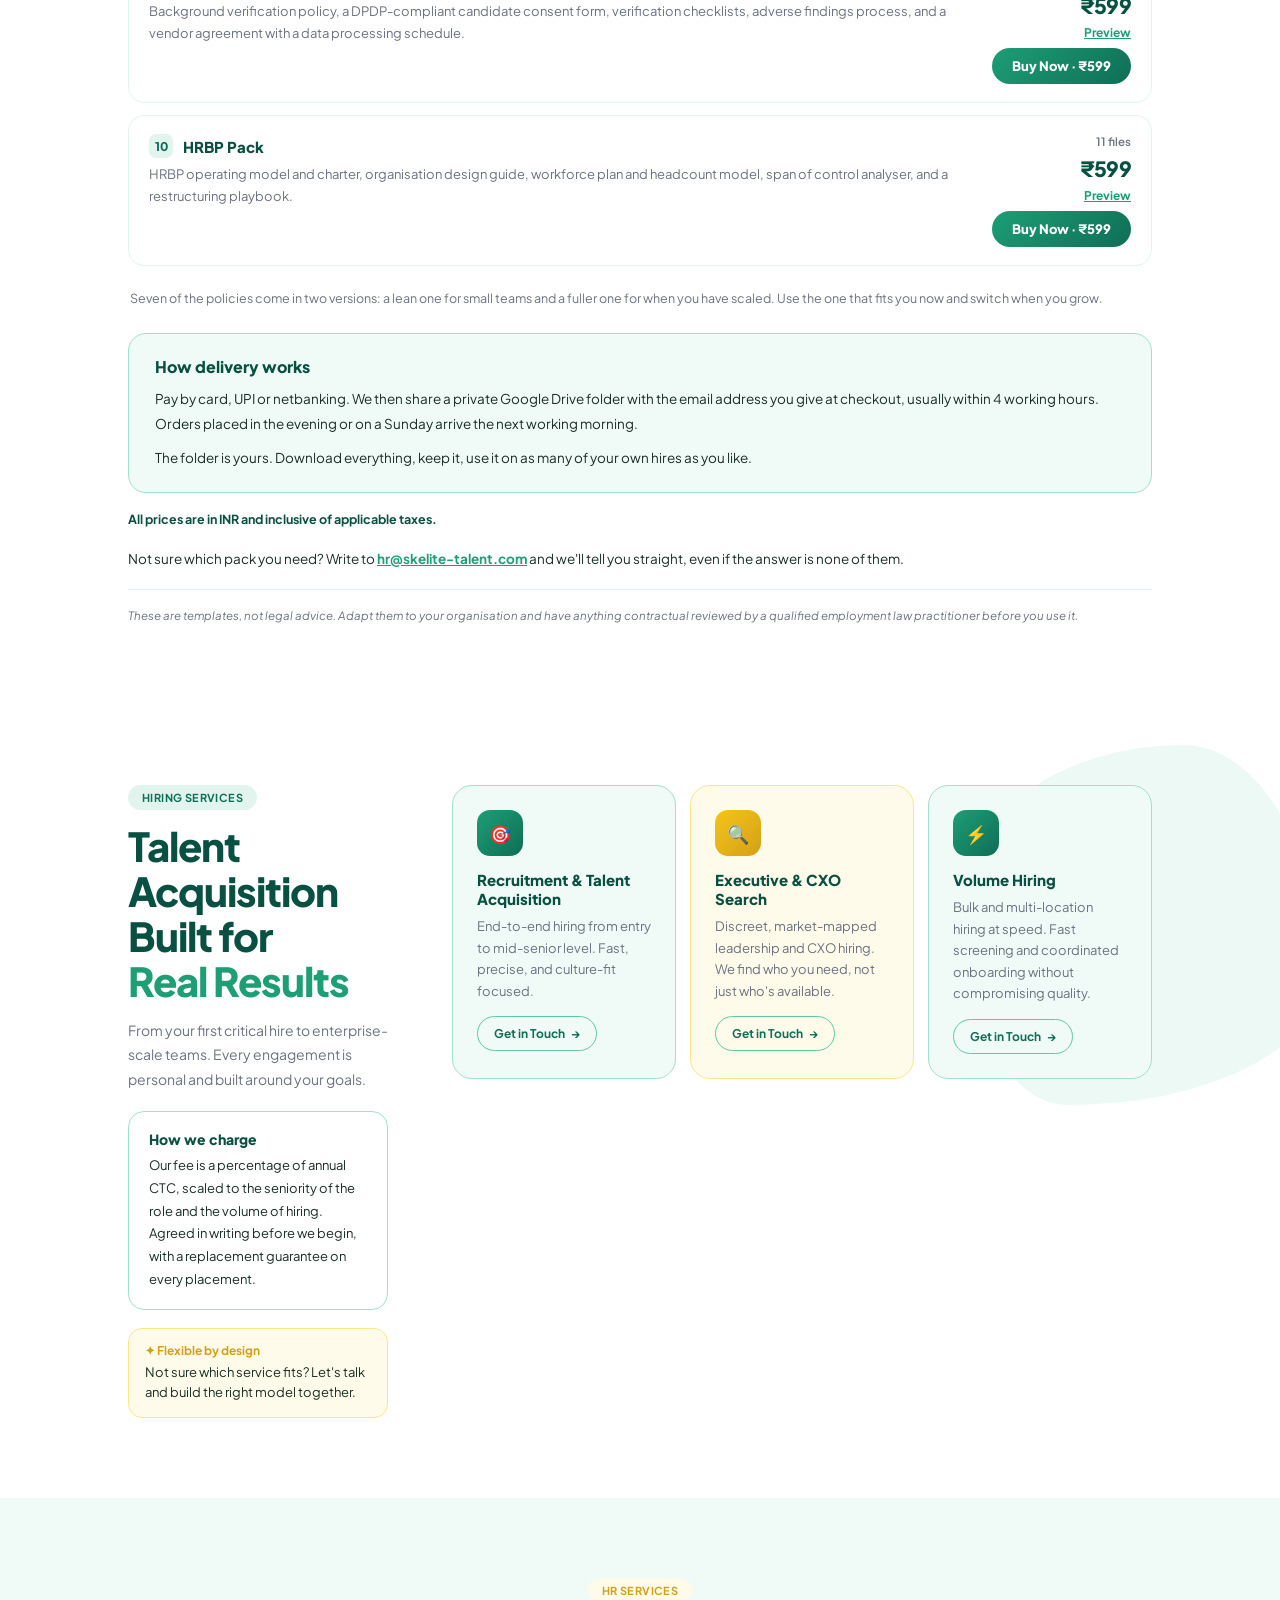
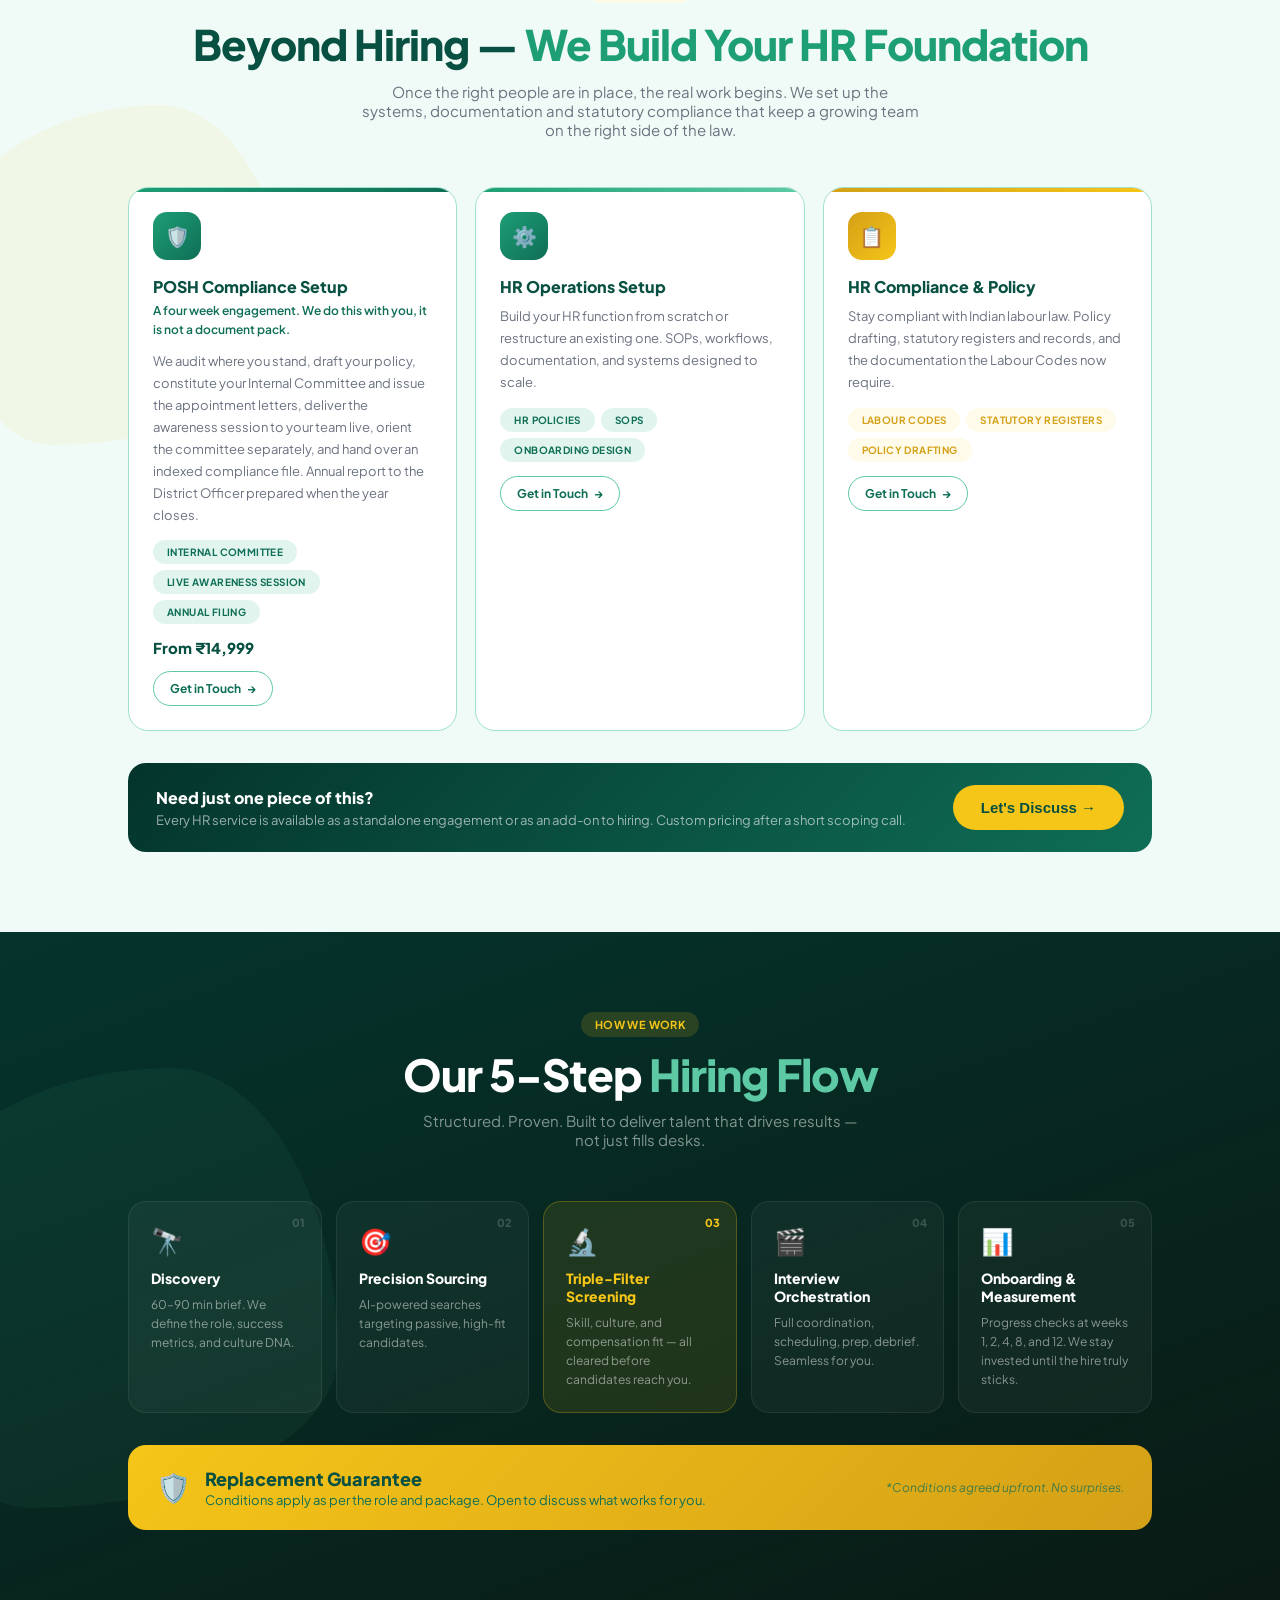
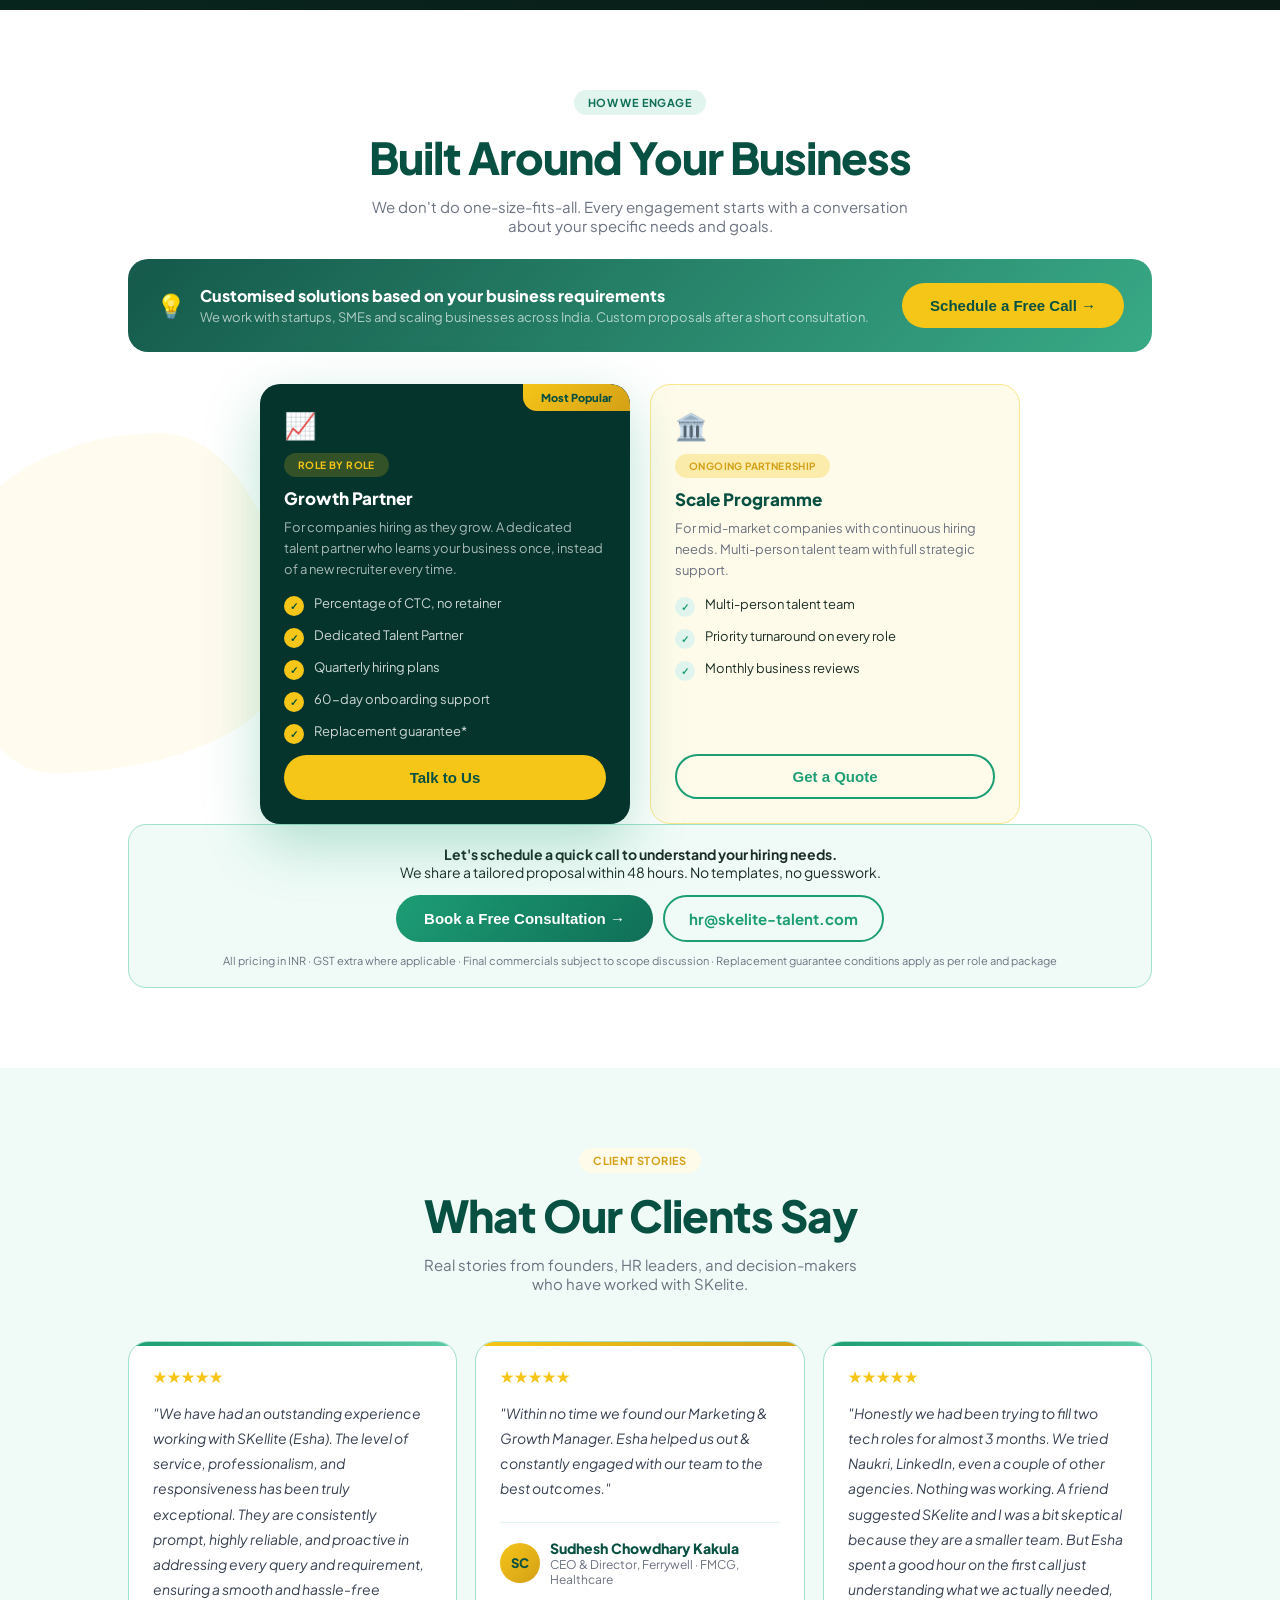
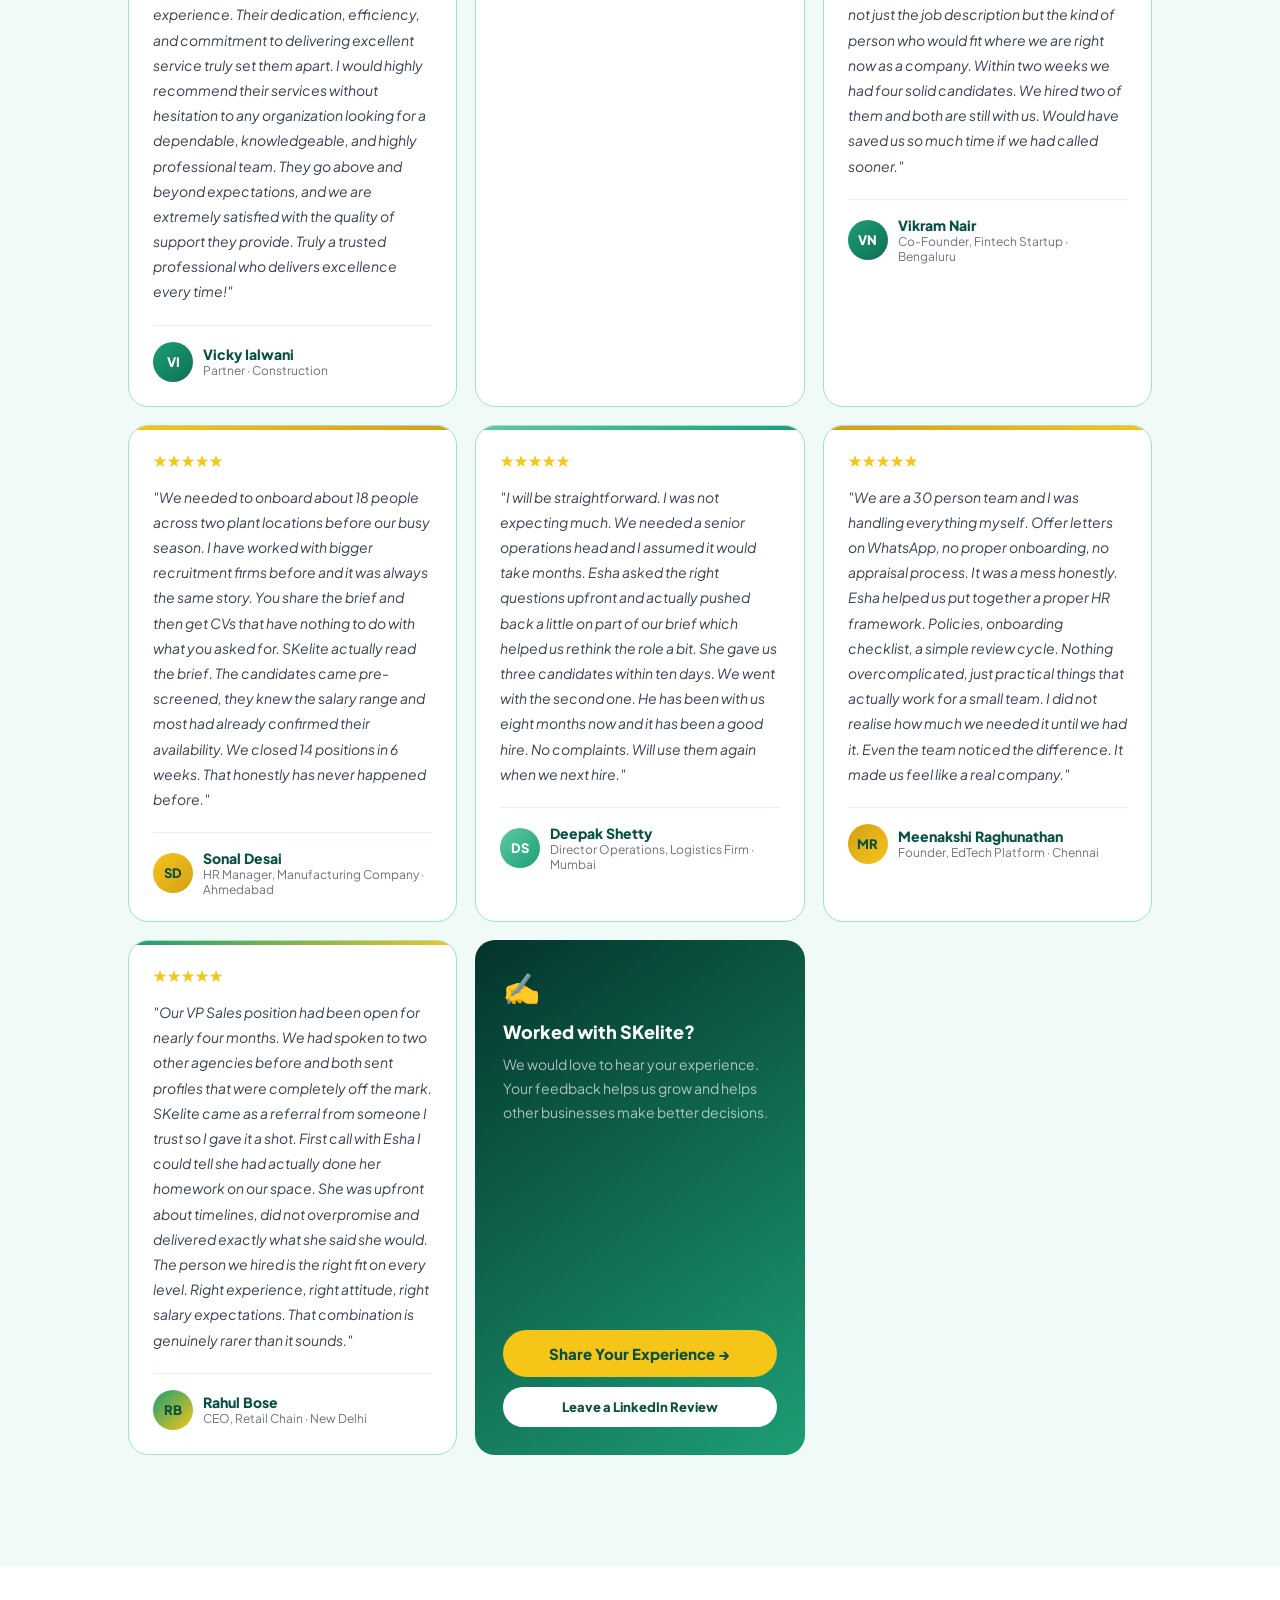
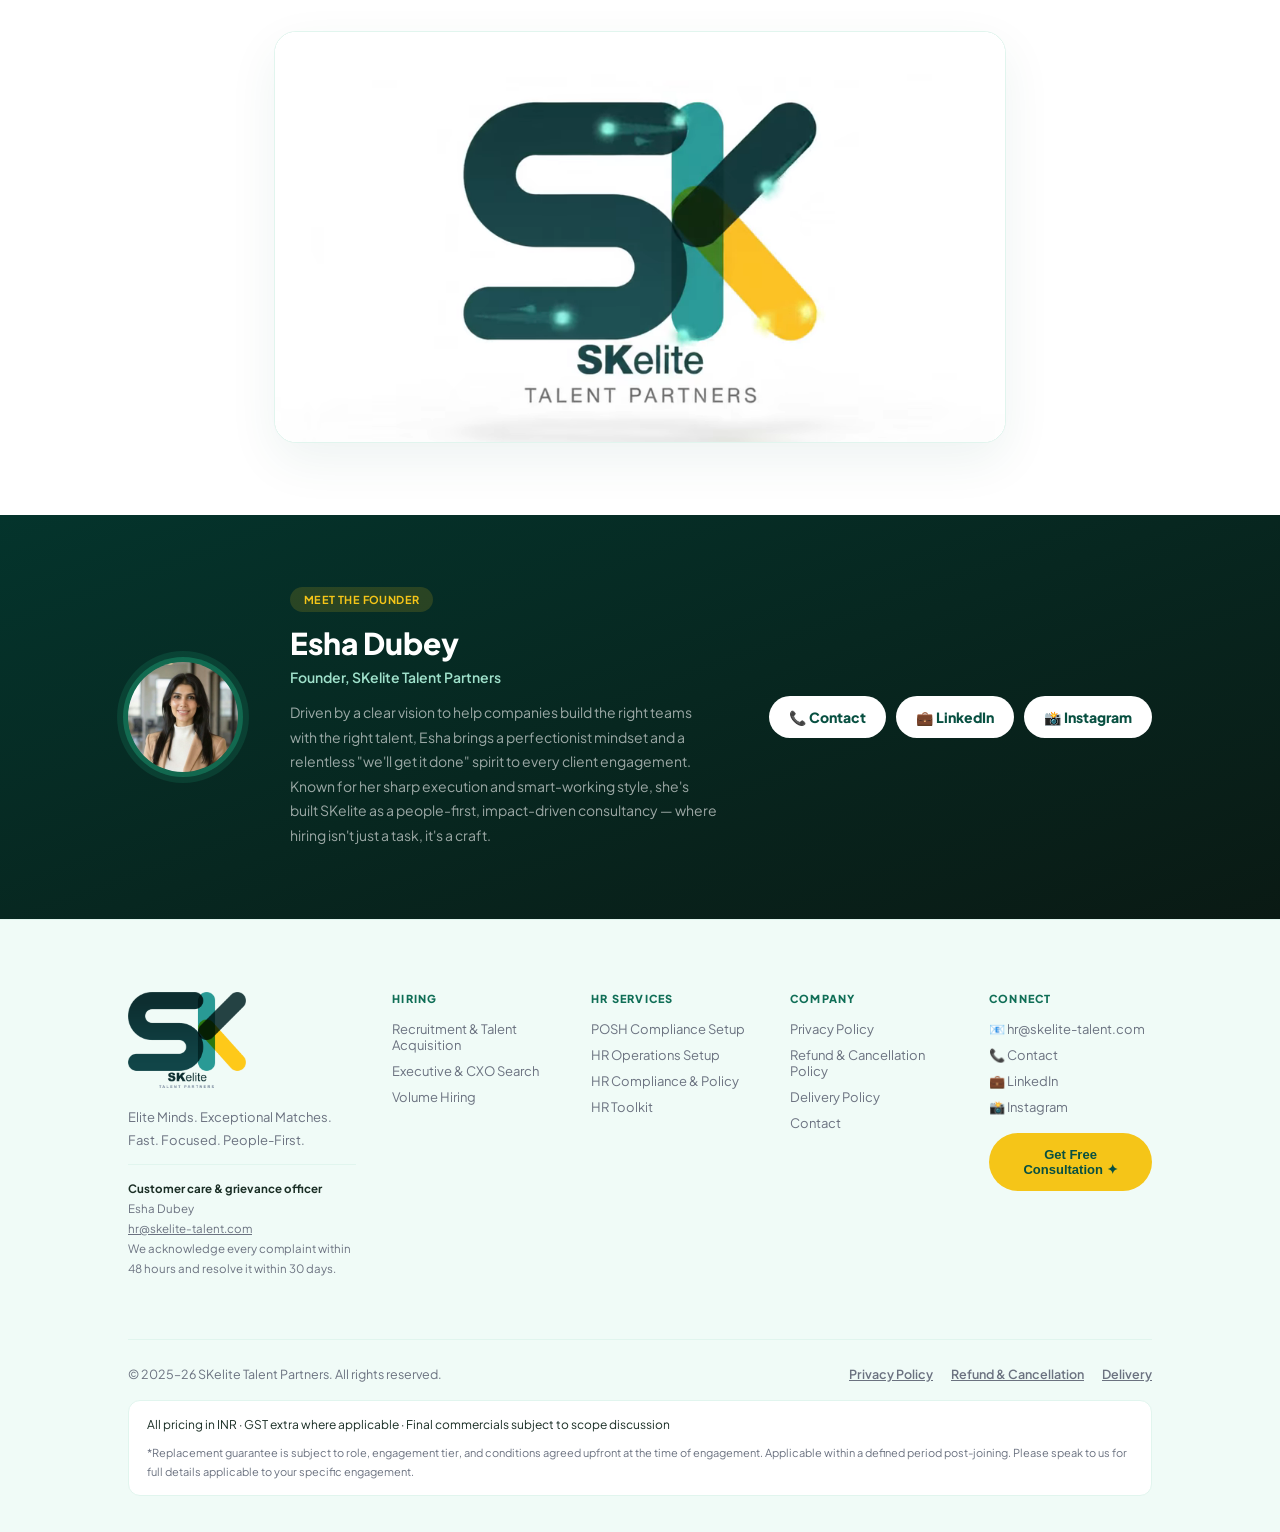
==== commit b5e70af5: "Add client testimonials section to index.html" ====
--- a/index.html
+++ b/index.html
@@ -457,6 +457,8 @@
       <p style="color:var(--gray);font-size:15px;max-width:460px;margin:0 auto;">Real stories from founders, HR leaders, and decision-makers who have worked with SKelite.</p>
     </div>
     <div class="testi-grid">
+      <div class="ch card-w" style="position:relative;overflow:hidden;"><div style="position:absolute;top:0;left:0;right:0;height:4px;background:linear-gradient(90deg,var(--teal),var(--tm));"></div><div class="stars" style="margin-bottom:14px;"><span>★★★★★</span></div><p style="font-size:14px;color:#374151;line-height:1.8;margin-bottom:20px;font-style:italic;">"We have had an outstanding experience working with SKellite (Esha). The level of service, professionalism, and responsiveness has been truly exceptional. They are consistently prompt, highly reliable, and proactive in addressing every query and requirement, ensuring a smooth and hassle-free experience. Their dedication, efficiency, and commitment to delivering excellent service truly set them apart. I would highly recommend their services without hesitation to any organization looking for a dependable, knowledgeable, and highly professional team. They go above and beyond expectations, and we are extremely satisfied with the quality of support they provide. Truly a trusted professional who delivers excellence every time!"</p><div style="display:flex;gap:10px;align-items:center;padding-top:16px;border-top:1px solid var(--tp);"><div style="width:40px;height:40px;border-radius:50%;background:linear-gradient(135deg,var(--teal),var(--td));display:flex;align-items:center;justify-content:center;font-size:13px;font-weight:800;color:#fff;flex-shrink:0;">VI</div><div><div style="font-size:14px;font-weight:800;color:var(--tdp);">Vicky Ialwani</div><div style="font-size:12px;color:var(--gray);">Partner · Construction</div></div></div></div>
+      <div class="ch card-w" style="position:relative;overflow:hidden;"><div style="position:absolute;top:0;left:0;right:0;height:4px;background:linear-gradient(90deg,var(--y),var(--yd));"></div><div class="stars" style="margin-bottom:14px;"><span>★★★★★</span></div><p style="font-size:14px;color:#374151;line-height:1.8;margin-bottom:20px;font-style:italic;">"Within no time we found our Marketing &amp; Growth Manager. Esha helped us out &amp; constantly engaged with our team to the best outcomes."</p><div style="display:flex;gap:10px;align-items:center;padding-top:16px;border-top:1px solid var(--tp);"><div style="width:40px;height:40px;border-radius:50%;background:linear-gradient(135deg,var(--y),var(--yd));display:flex;align-items:center;justify-content:center;font-size:13px;font-weight:800;color:var(--tdp);flex-shrink:0;">SC</div><div><div style="font-size:14px;font-weight:800;color:var(--tdp);">Sudhesh Chowdhary Kakula</div><div style="font-size:12px;color:var(--gray);">CEO &amp; Director, Ferrywell · FMCG, Healthcare</div></div></div></div>
       <div class="ch card-w" style="position:relative;overflow:hidden;"><div style="position:absolute;top:0;left:0;right:0;height:4px;background:linear-gradient(90deg,var(--teal),var(--tm));"></div><div class="stars" style="margin-bottom:14px;"><span>★★★★★</span></div><p style="font-size:14px;color:#374151;line-height:1.8;margin-bottom:20px;font-style:italic;">"Honestly we had been trying to fill two tech roles for almost 3 months. We tried Naukri, LinkedIn, even a couple of other agencies. Nothing was working. A friend suggested SKelite and I was a bit skeptical because they are a smaller team. But Esha spent a good hour on the first call just understanding what we actually needed, not just the job description but the kind of person who would fit where we are right now as a company. Within two weeks we had four solid candidates. We hired two of them and both are still with us. Would have saved us so much time if we had called sooner."</p><div style="display:flex;gap:10px;align-items:center;padding-top:16px;border-top:1px solid var(--tp);"><div style="width:40px;height:40px;border-radius:50%;background:linear-gradient(135deg,var(--teal),var(--td));display:flex;align-items:center;justify-content:center;font-size:13px;font-weight:800;color:#fff;flex-shrink:0;">VN</div><div><div style="font-size:14px;font-weight:800;color:var(--tdp);">Vikram Nair</div><div style="font-size:12px;color:var(--gray);">Co-Founder, Fintech Startup · Bengaluru</div></div></div></div>
       <div class="ch card-w" style="position:relative;overflow:hidden;"><div style="position:absolute;top:0;left:0;right:0;height:4px;background:linear-gradient(90deg,var(--y),var(--yd));"></div><div class="stars" style="margin-bottom:14px;"><span>★★★★★</span></div><p style="font-size:14px;color:#374151;line-height:1.8;margin-bottom:20px;font-style:italic;">"We needed to onboard about 18 people across two plant locations before our busy season. I have worked with bigger recruitment firms before and it was always the same story. You share the brief and then get CVs that have nothing to do with what you asked for. SKelite actually read the brief. The candidates came pre-screened, they knew the salary range and most had already confirmed their availability. We closed 14 positions in 6 weeks. That honestly has never happened before."</p><div style="display:flex;gap:10px;align-items:center;padding-top:16px;border-top:1px solid var(--tp);"><div style="width:40px;height:40px;border-radius:50%;background:linear-gradient(135deg,var(--y),var(--yd));display:flex;align-items:center;justify-content:center;font-size:13px;font-weight:800;color:var(--tdp);flex-shrink:0;">SD</div><div><div style="font-size:14px;font-weight:800;color:var(--tdp);">Sonal Desai</div><div style="font-size:12px;color:var(--gray);">HR Manager, Manufacturing Company · Ahmedabad</div></div></div></div>
       <div class="ch card-w" style="position:relative;overflow:hidden;"><div style="position:absolute;top:0;left:0;right:0;height:4px;background:linear-gradient(90deg,var(--tm),var(--teal));"></div><div class="stars" style="margin-bottom:14px;"><span>★★★★★</span></div><p style="font-size:14px;color:#374151;line-height:1.8;margin-bottom:20px;font-style:italic;">"I will be straightforward. I was not expecting much. We needed a senior operations head and I assumed it would take months. Esha asked the right questions upfront and actually pushed back a little on part of our brief which helped us rethink the role a bit. She gave us three candidates within ten days. We went with the second one. He has been with us eight months now and it has been a good hire. No complaints. Will use them again when we next hire."</p><div style="display:flex;gap:10px;align-items:center;padding-top:16px;border-top:1px solid var(--tp);"><div style="width:40px;height:40px;border-radius:50%;background:linear-gradient(135deg,var(--tm),var(--teal));display:flex;align-items:center;justify-content:center;font-size:13px;font-weight:800;color:#fff;flex-shrink:0;">DS</div><div><div style="font-size:14px;font-weight:800;color:var(--tdp);">Deepak Shetty</div><div style="font-size:12px;color:var(--gray);">Director Operations, Logistics Firm · Mumbai</div></div></div></div>
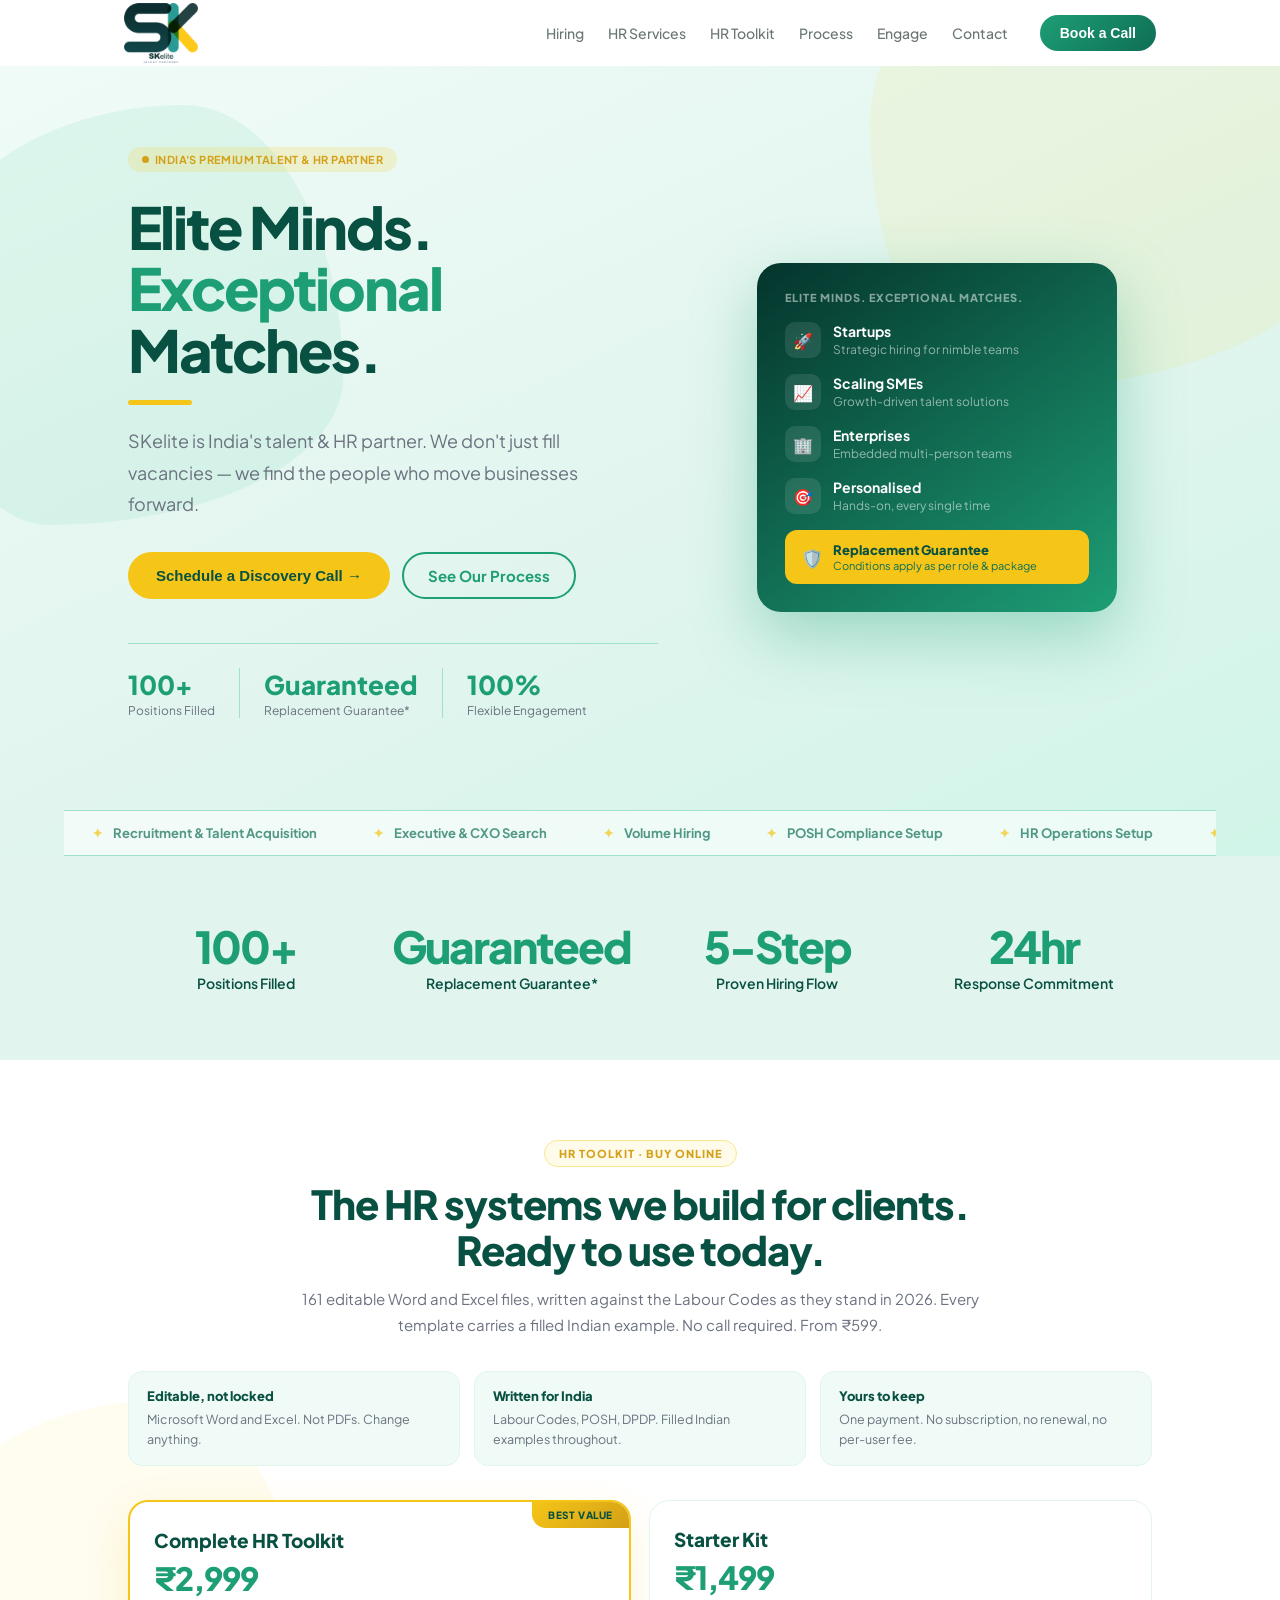
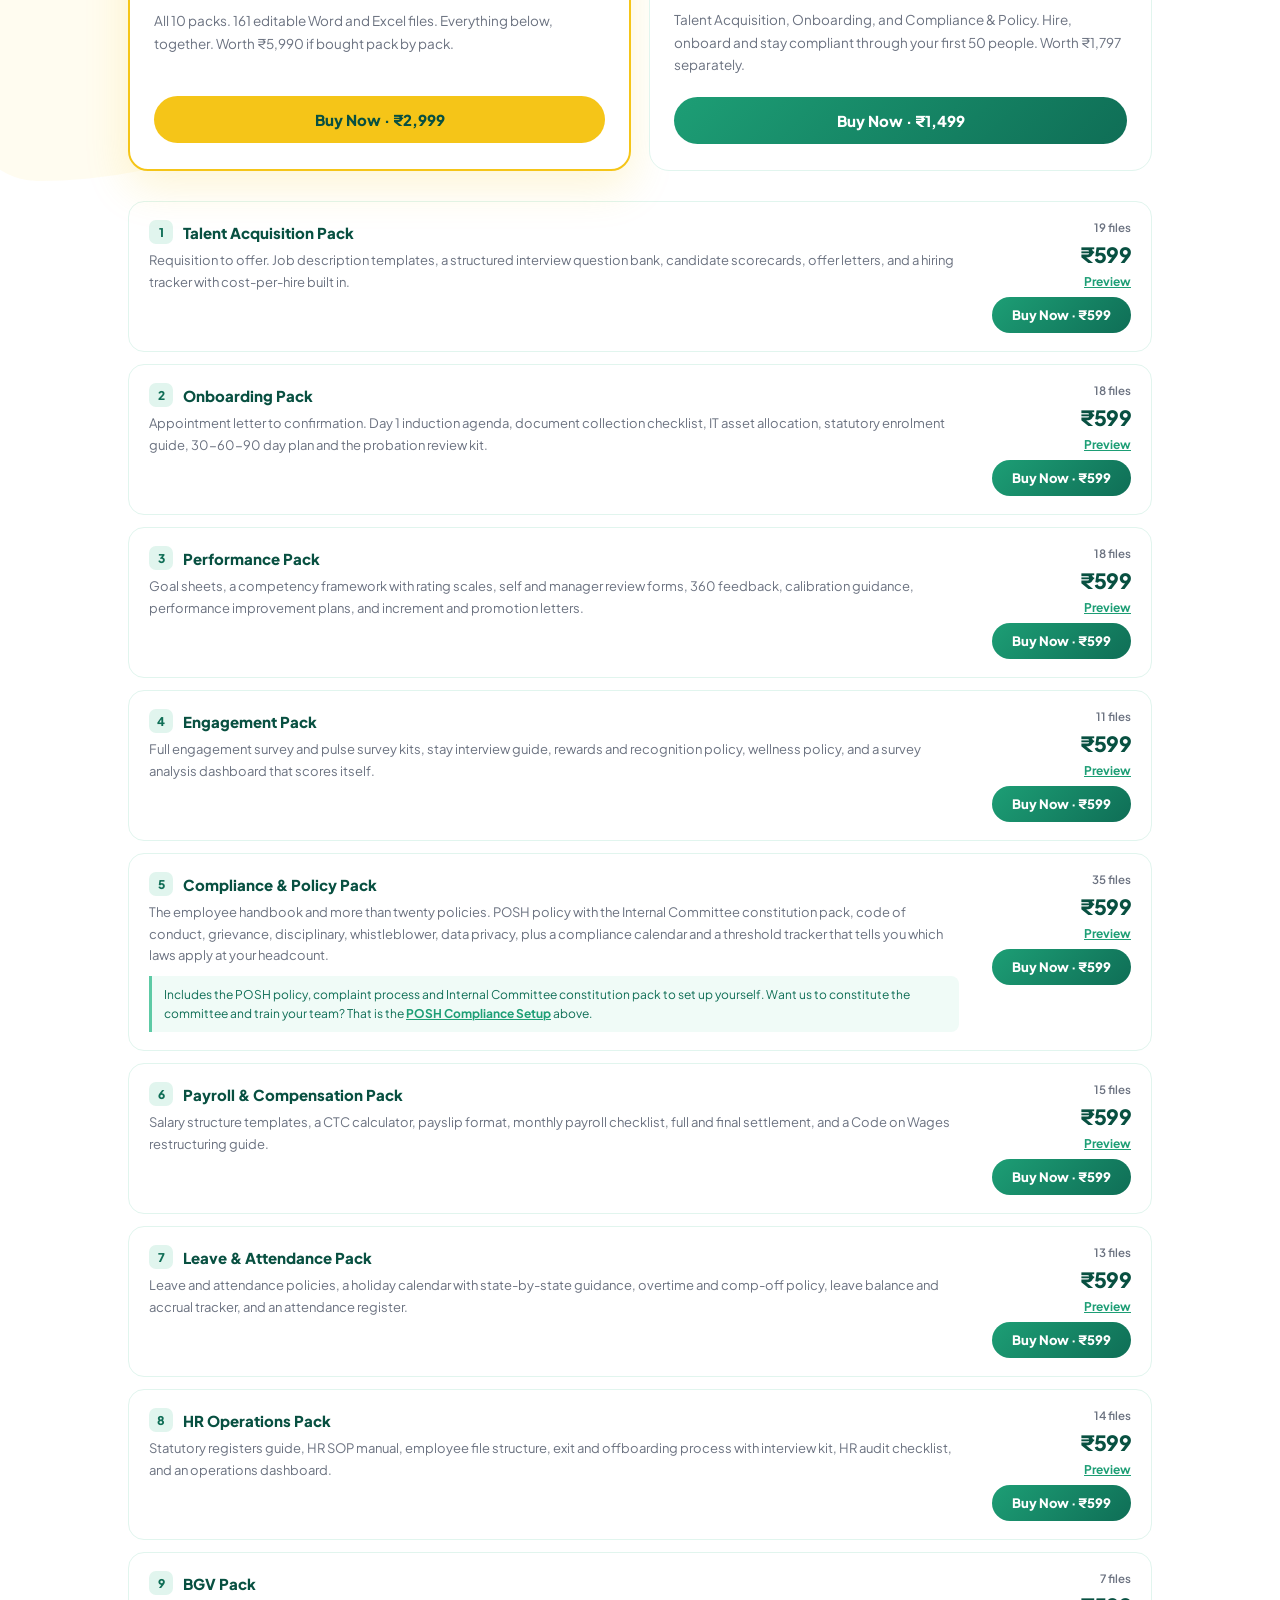
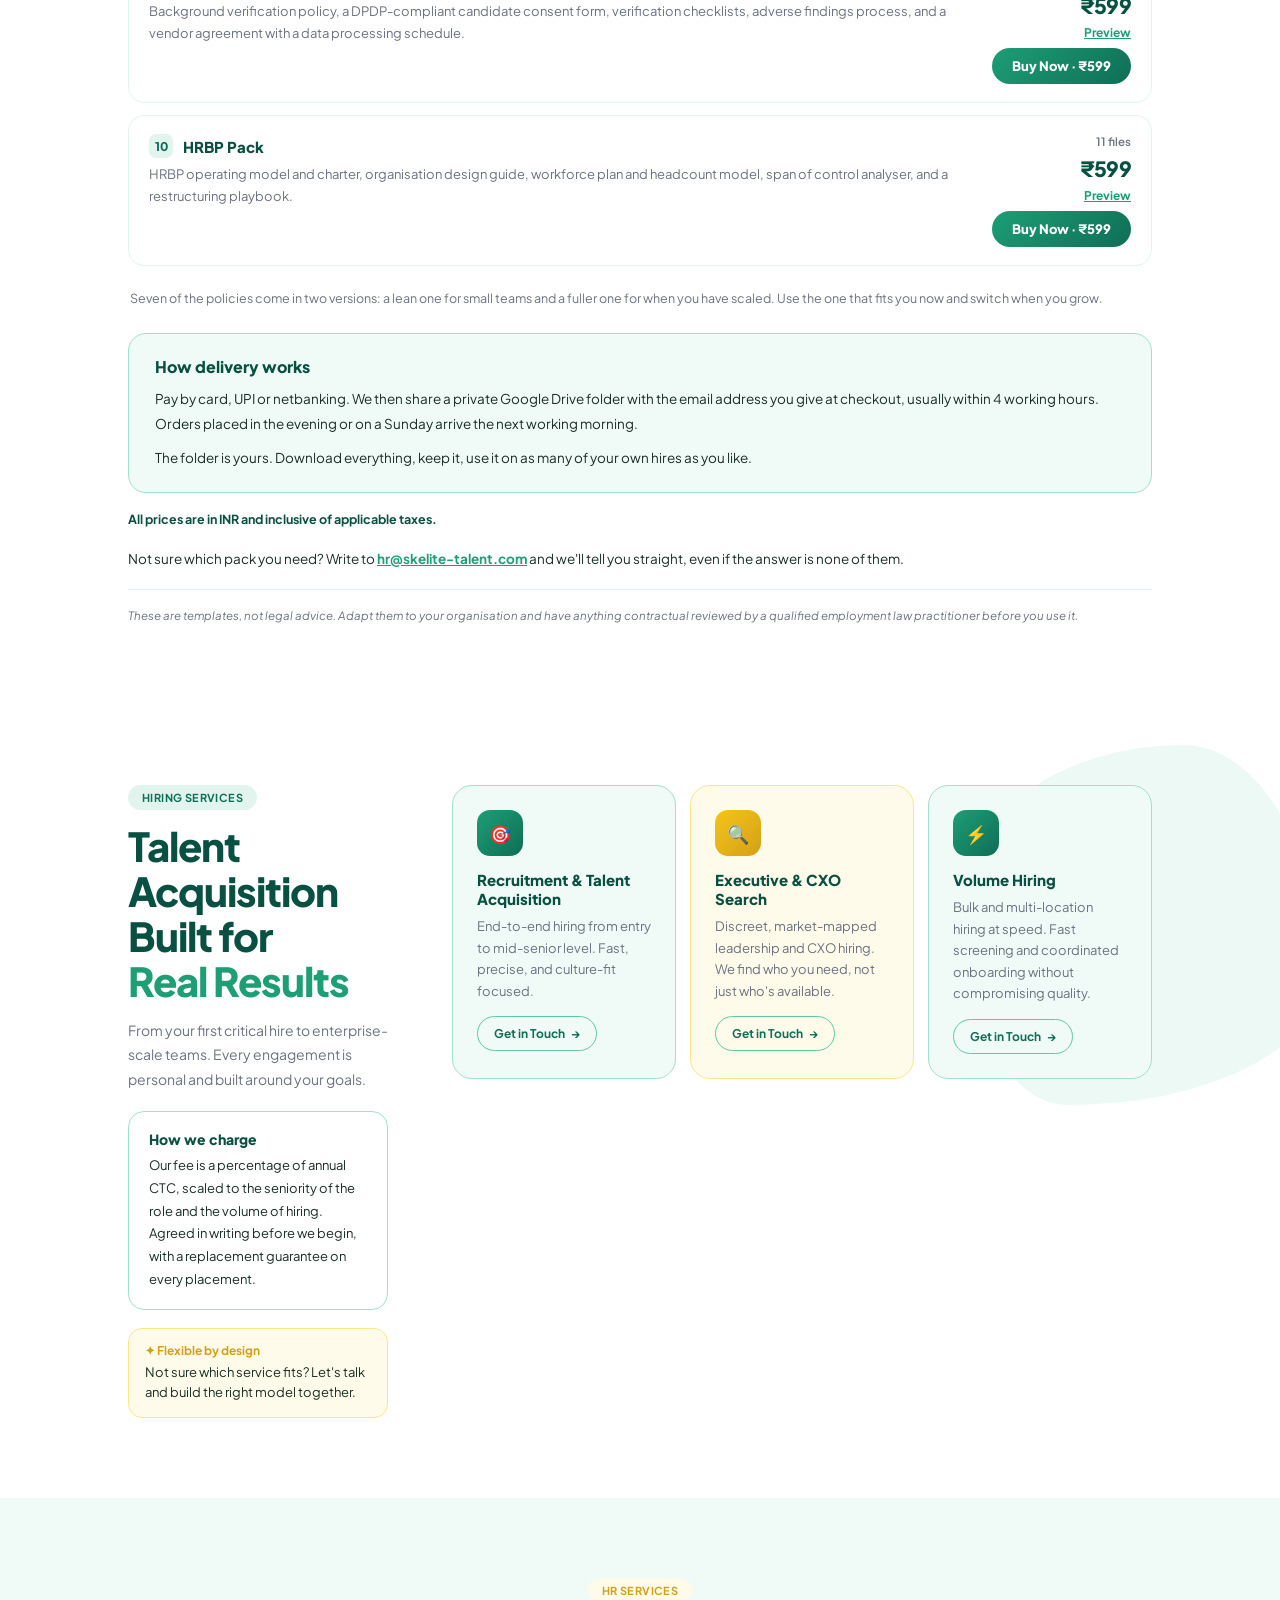
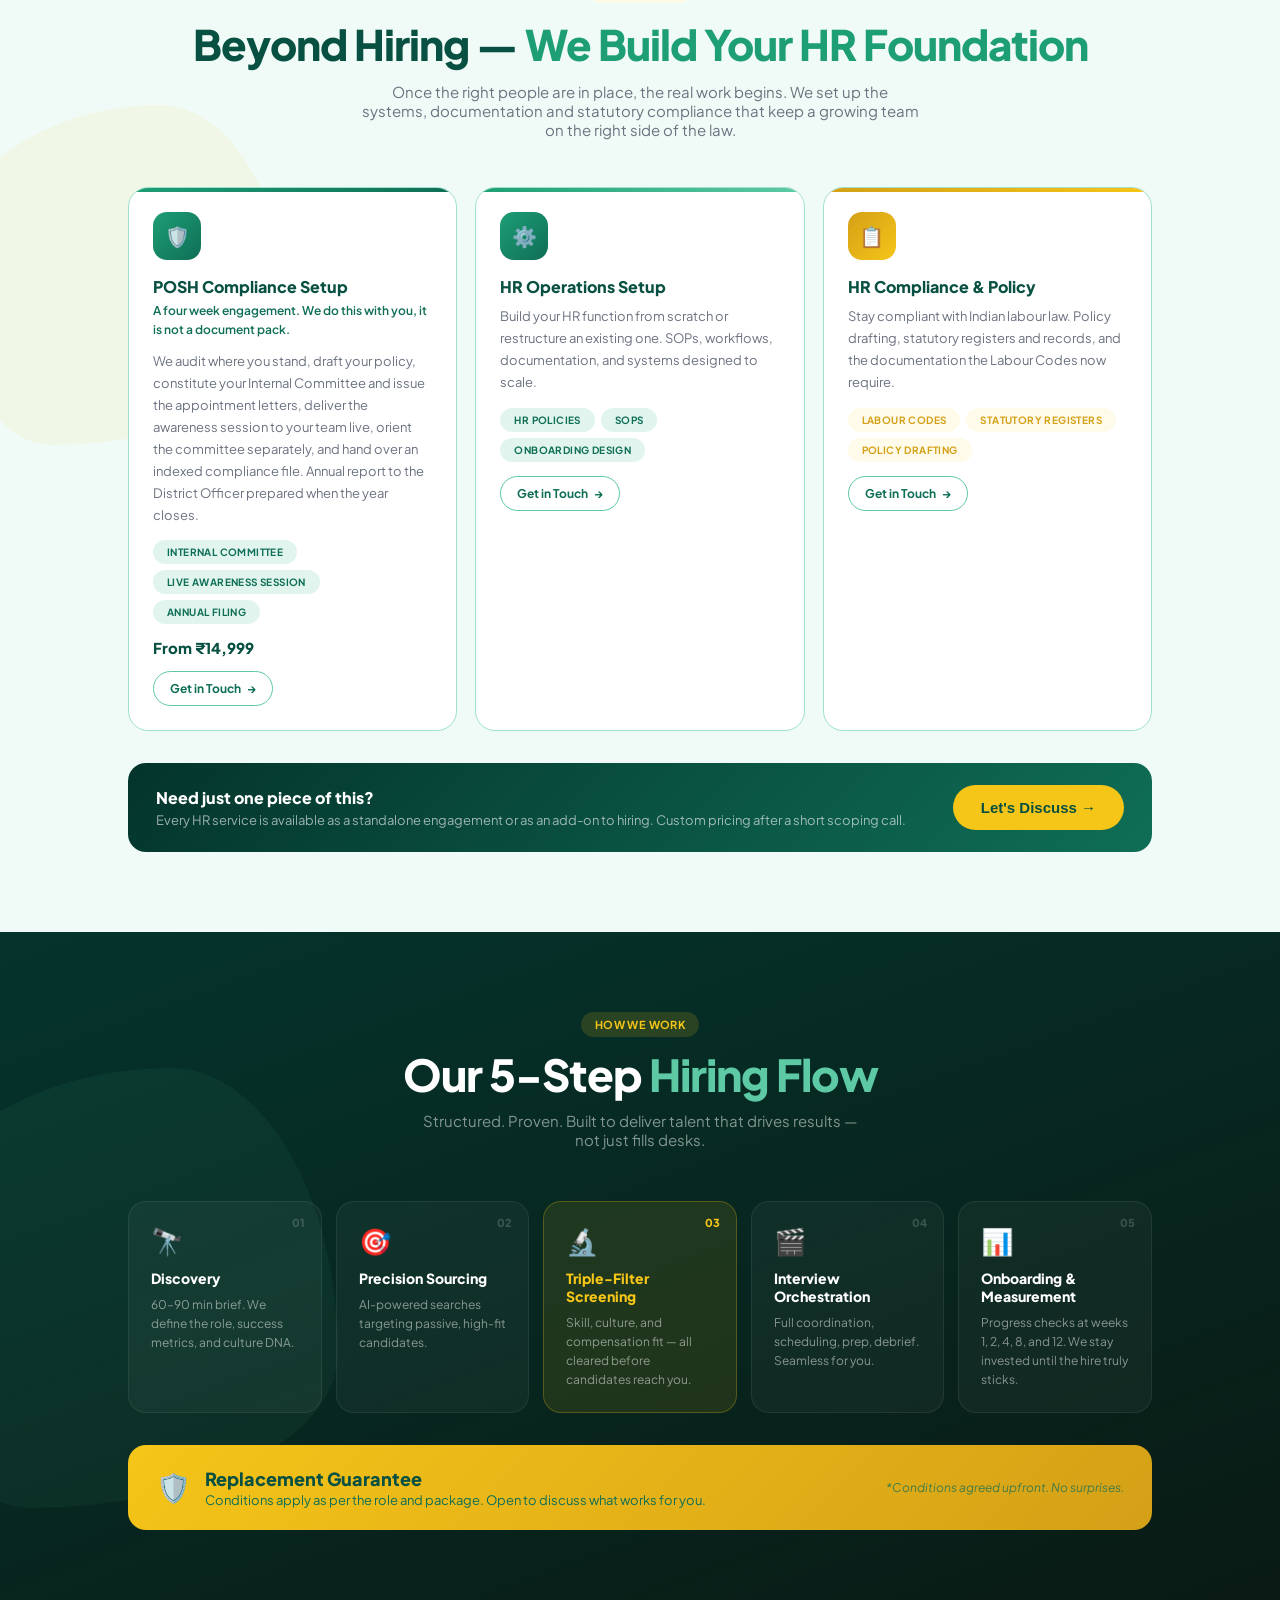
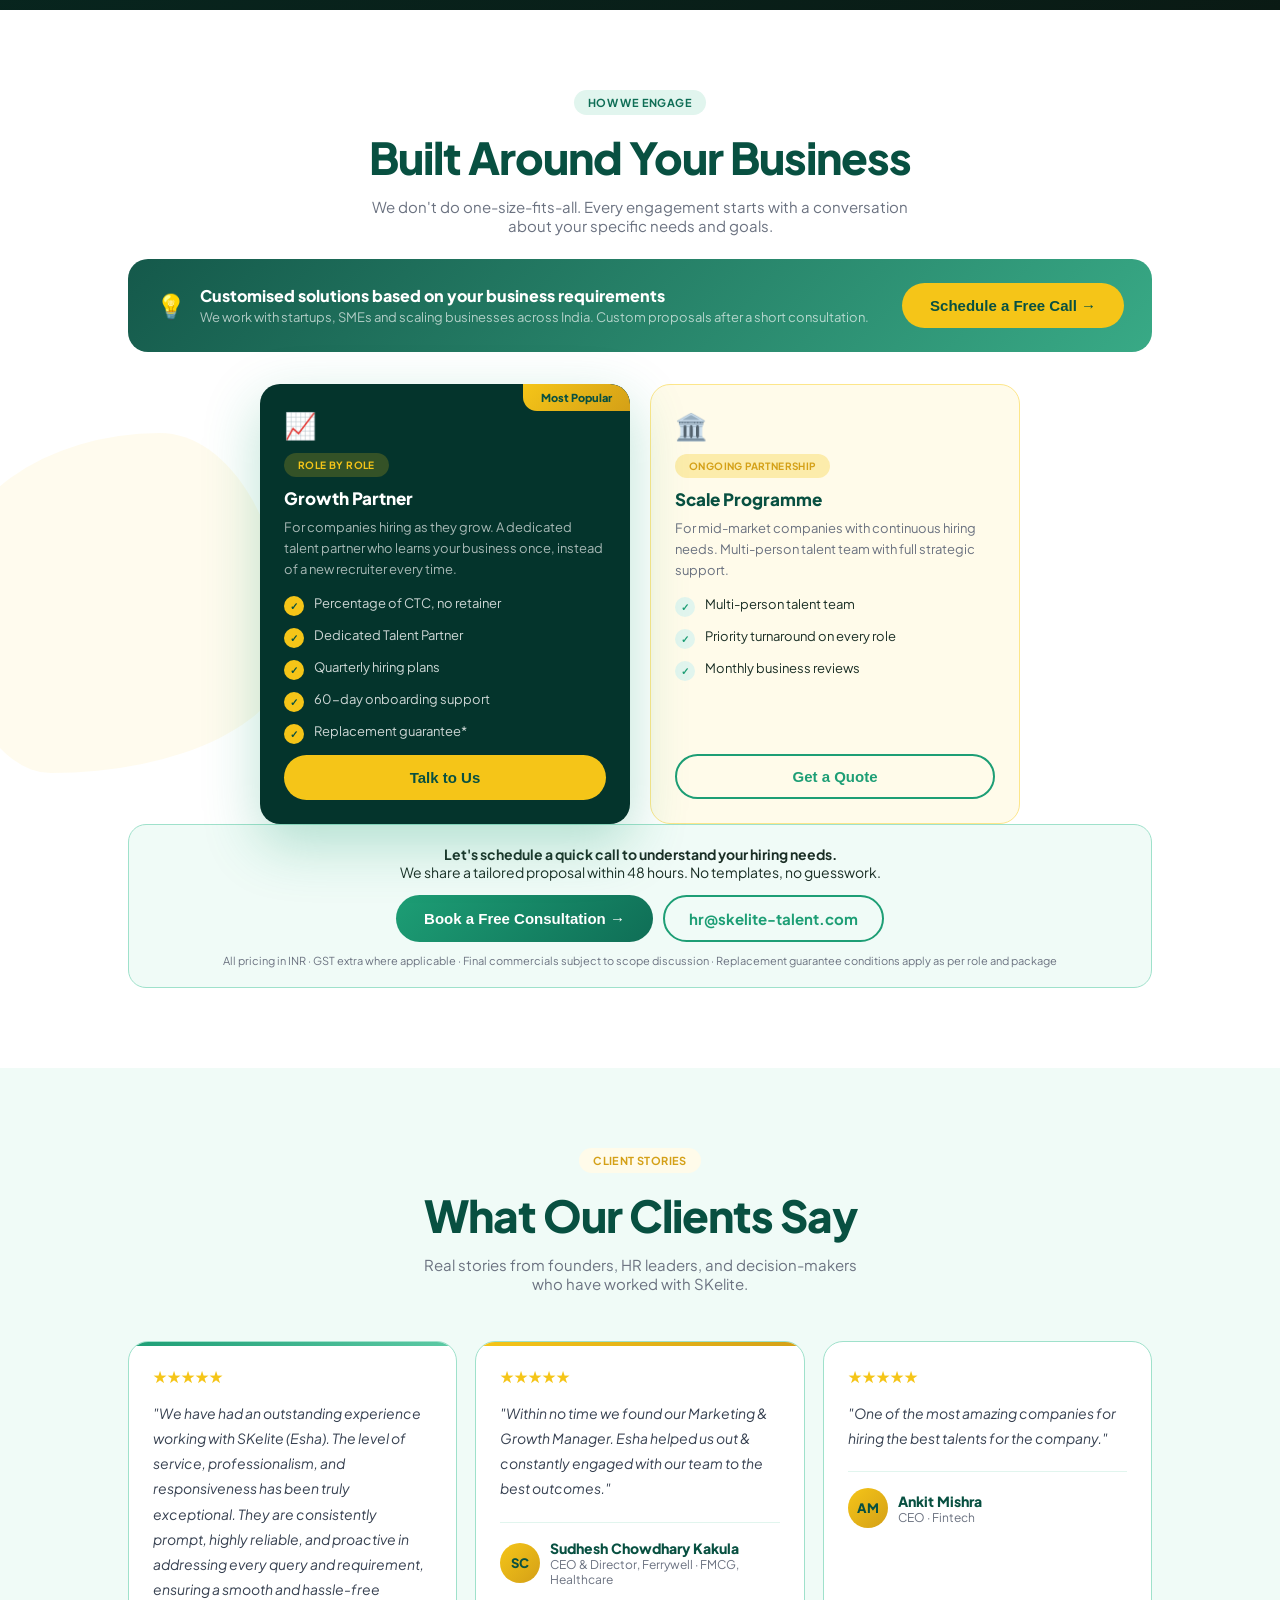
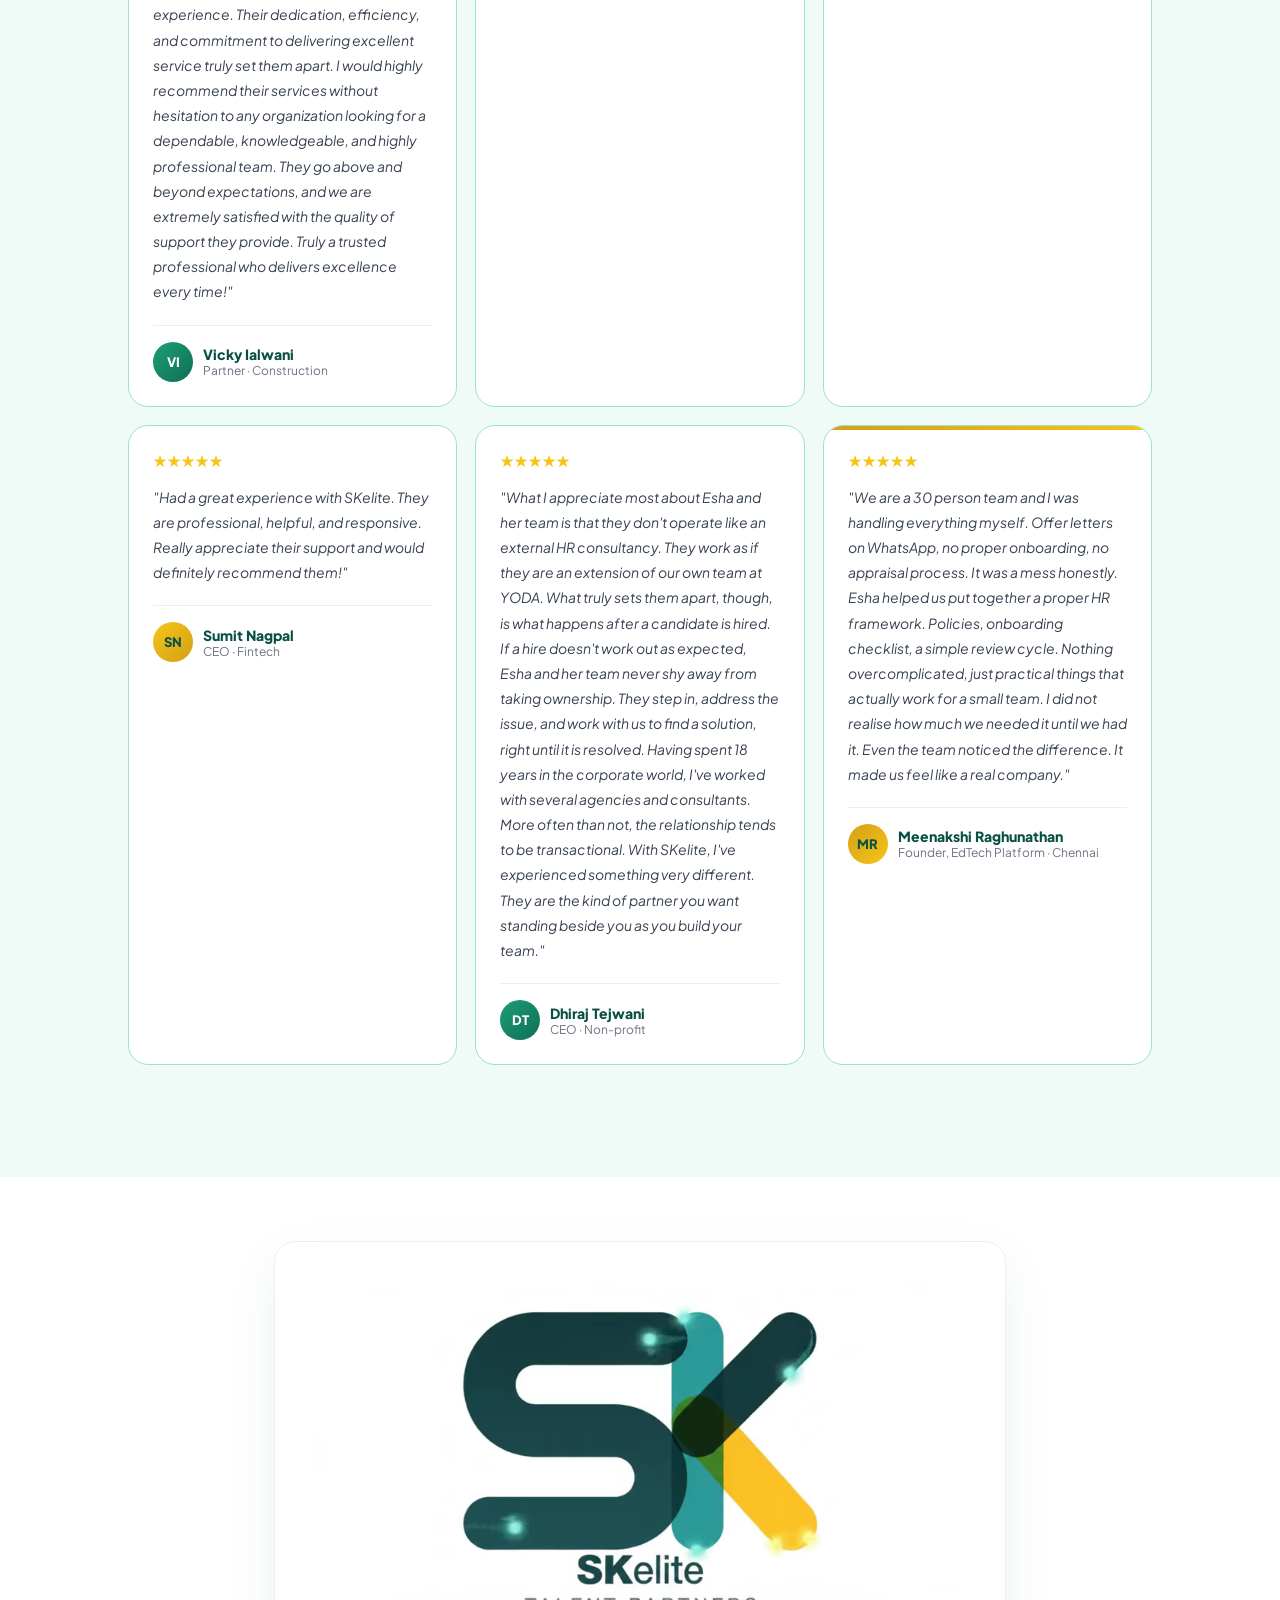
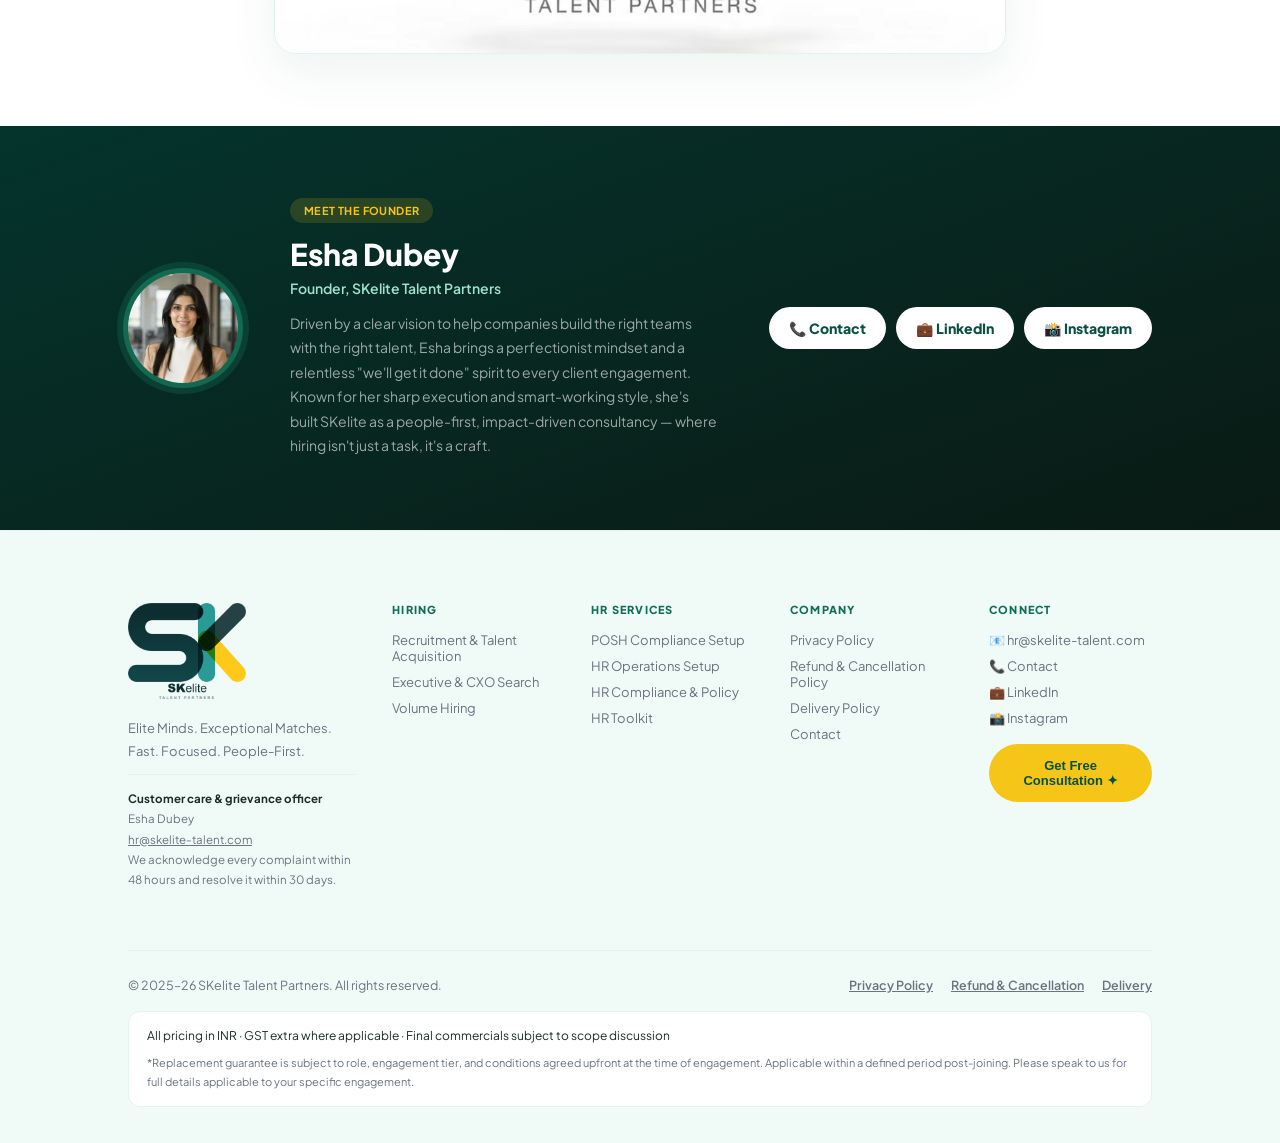
==== commit d3dad615: "Add files via upload" ====
--- a/index.html
+++ b/index.html
@@ -457,14 +457,12 @@
       <p style="color:var(--gray);font-size:15px;max-width:460px;margin:0 auto;">Real stories from founders, HR leaders, and decision-makers who have worked with SKelite.</p>
     </div>
     <div class="testi-grid">
-      <div class="ch card-w" style="position:relative;overflow:hidden;"><div style="position:absolute;top:0;left:0;right:0;height:4px;background:linear-gradient(90deg,var(--teal),var(--tm));"></div><div class="stars" style="margin-bottom:14px;"><span>★★★★★</span></div><p style="font-size:14px;color:#374151;line-height:1.8;margin-bottom:20px;font-style:italic;">"We have had an outstanding experience working with SKellite (Esha). The level of service, professionalism, and responsiveness has been truly exceptional. They are consistently prompt, highly reliable, and proactive in addressing every query and requirement, ensuring a smooth and hassle-free experience. Their dedication, efficiency, and commitment to delivering excellent service truly set them apart. I would highly recommend their services without hesitation to any organization looking for a dependable, knowledgeable, and highly professional team. They go above and beyond expectations, and we are extremely satisfied with the quality of support they provide. Truly a trusted professional who delivers excellence every time!"</p><div style="display:flex;gap:10px;align-items:center;padding-top:16px;border-top:1px solid var(--tp);"><div style="width:40px;height:40px;border-radius:50%;background:linear-gradient(135deg,var(--teal),var(--td));display:flex;align-items:center;justify-content:center;font-size:13px;font-weight:800;color:#fff;flex-shrink:0;">VI</div><div><div style="font-size:14px;font-weight:800;color:var(--tdp);">Vicky Ialwani</div><div style="font-size:12px;color:var(--gray);">Partner · Construction</div></div></div></div>
+      <div class="ch card-w" style="position:relative;overflow:hidden;"><div style="position:absolute;top:0;left:0;right:0;height:4px;background:linear-gradient(90deg,var(--teal),var(--tm));"></div><div class="stars" style="margin-bottom:14px;"><span>★★★★★</span></div><p style="font-size:14px;color:#374151;line-height:1.8;margin-bottom:20px;font-style:italic;">"We have had an outstanding experience working with SKelite (Esha). The level of service, professionalism, and responsiveness has been truly exceptional. They are consistently prompt, highly reliable, and proactive in addressing every query and requirement, ensuring a smooth and hassle-free experience. Their dedication, efficiency, and commitment to delivering excellent service truly set them apart. I would highly recommend their services without hesitation to any organization looking for a dependable, knowledgeable, and highly professional team. They go above and beyond expectations, and we are extremely satisfied with the quality of support they provide. Truly a trusted professional who delivers excellence every time!"</p><div style="display:flex;gap:10px;align-items:center;padding-top:16px;border-top:1px solid var(--tp);"><div style="width:40px;height:40px;border-radius:50%;background:linear-gradient(135deg,var(--teal),var(--td));display:flex;align-items:center;justify-content:center;font-size:13px;font-weight:800;color:#fff;flex-shrink:0;">VI</div><div><div style="font-size:14px;font-weight:800;color:var(--tdp);">Vicky Ialwani</div><div style="font-size:12px;color:var(--gray);">Partner · Construction</div></div></div></div>
       <div class="ch card-w" style="position:relative;overflow:hidden;"><div style="position:absolute;top:0;left:0;right:0;height:4px;background:linear-gradient(90deg,var(--y),var(--yd));"></div><div class="stars" style="margin-bottom:14px;"><span>★★★★★</span></div><p style="font-size:14px;color:#374151;line-height:1.8;margin-bottom:20px;font-style:italic;">"Within no time we found our Marketing &amp; Growth Manager. Esha helped us out &amp; constantly engaged with our team to the best outcomes."</p><div style="display:flex;gap:10px;align-items:center;padding-top:16px;border-top:1px solid var(--tp);"><div style="width:40px;height:40px;border-radius:50%;background:linear-gradient(135deg,var(--y),var(--yd));display:flex;align-items:center;justify-content:center;font-size:13px;font-weight:800;color:var(--tdp);flex-shrink:0;">SC</div><div><div style="font-size:14px;font-weight:800;color:var(--tdp);">Sudhesh Chowdhary Kakula</div><div style="font-size:12px;color:var(--gray);">CEO &amp; Director, Ferrywell · FMCG, Healthcare</div></div></div></div>
-      <div class="ch card-w" style="position:relative;overflow:hidden;"><div style="position:absolute;top:0;left:0;right:0;height:4px;background:linear-gradient(90deg,var(--teal),var(--tm));"></div><div class="stars" style="margin-bottom:14px;"><span>★★★★★</span></div><p style="font-size:14px;color:#374151;line-height:1.8;margin-bottom:20px;font-style:italic;">"Honestly we had been trying to fill two tech roles for almost 3 months. We tried Naukri, LinkedIn, even a couple of other agencies. Nothing was working. A friend suggested SKelite and I was a bit skeptical because they are a smaller team. But Esha spent a good hour on the first call just understanding what we actually needed, not just the job description but the kind of person who would fit where we are right now as a company. Within two weeks we had four solid candidates. We hired two of them and both are still with us. Would have saved us so much time if we had called sooner."</p><div style="display:flex;gap:10px;align-items:center;padding-top:16px;border-top:1px solid var(--tp);"><div style="width:40px;height:40px;border-radius:50%;background:linear-gradient(135deg,var(--teal),var(--td));display:flex;align-items:center;justify-content:center;font-size:13px;font-weight:800;color:#fff;flex-shrink:0;">VN</div><div><div style="font-size:14px;font-weight:800;color:var(--tdp);">Vikram Nair</div><div style="font-size:12px;color:var(--gray);">Co-Founder, Fintech Startup · Bengaluru</div></div></div></div>
-      <div class="ch card-w" style="position:relative;overflow:hidden;"><div style="position:absolute;top:0;left:0;right:0;height:4px;background:linear-gradient(90deg,var(--y),var(--yd));"></div><div class="stars" style="margin-bottom:14px;"><span>★★★★★</span></div><p style="font-size:14px;color:#374151;line-height:1.8;margin-bottom:20px;font-style:italic;">"We needed to onboard about 18 people across two plant locations before our busy season. I have worked with bigger recruitment firms before and it was always the same story. You share the brief and then get CVs that have nothing to do with what you asked for. SKelite actually read the brief. The candidates came pre-screened, they knew the salary range and most had already confirmed their availability. We closed 14 positions in 6 weeks. That honestly has never happened before."</p><div style="display:flex;gap:10px;align-items:center;padding-top:16px;border-top:1px solid var(--tp);"><div style="width:40px;height:40px;border-radius:50%;background:linear-gradient(135deg,var(--y),var(--yd));display:flex;align-items:center;justify-content:center;font-size:13px;font-weight:800;color:var(--tdp);flex-shrink:0;">SD</div><div><div style="font-size:14px;font-weight:800;color:var(--tdp);">Sonal Desai</div><div style="font-size:12px;color:var(--gray);">HR Manager, Manufacturing Company · Ahmedabad</div></div></div></div>
-      <div class="ch card-w" style="position:relative;overflow:hidden;"><div style="position:absolute;top:0;left:0;right:0;height:4px;background:linear-gradient(90deg,var(--tm),var(--teal));"></div><div class="stars" style="margin-bottom:14px;"><span>★★★★★</span></div><p style="font-size:14px;color:#374151;line-height:1.8;margin-bottom:20px;font-style:italic;">"I will be straightforward. I was not expecting much. We needed a senior operations head and I assumed it would take months. Esha asked the right questions upfront and actually pushed back a little on part of our brief which helped us rethink the role a bit. She gave us three candidates within ten days. We went with the second one. He has been with us eight months now and it has been a good hire. No complaints. Will use them again when we next hire."</p><div style="display:flex;gap:10px;align-items:center;padding-top:16px;border-top:1px solid var(--tp);"><div style="width:40px;height:40px;border-radius:50%;background:linear-gradient(135deg,var(--tm),var(--teal));display:flex;align-items:center;justify-content:center;font-size:13px;font-weight:800;color:#fff;flex-shrink:0;">DS</div><div><div style="font-size:14px;font-weight:800;color:var(--tdp);">Deepak Shetty</div><div style="font-size:12px;color:var(--gray);">Director Operations, Logistics Firm · Mumbai</div></div></div></div>
+      <div class="ch card-w" style="position:relative;overflow:hidden;"><div style="position:absolute;top:0;left:0;right:0;height:4px;background:linear-gradient(90deg,var(--y),var(--yd)),var(--yd));"></div><div class="stars" style="margin-bottom:14px;"><span>★★★★★</span></div><p style="font-size:14px;color:#374151;line-height:1.8;margin-bottom:20px;font-style:italic;">"One of the most amazing companies for hiring the best talents for the company."</p><div style="display:flex;gap:10px;align-items:center;padding-top:16px;border-top:1px solid var(--tp);"><div style="width:40px;height:40px;border-radius:50%;background:linear-gradient(135deg,var(--y),var(--yd));display:flex;align-items:center;justify-content:center;font-size:13px;font-weight:800;color:var(--tdp);flex-shrink:0;">AM</div><div><div style="font-size:14px;font-weight:800;color:var(--tdp);">Ankit Mishra</div><div style="font-size:12px;color:var(--gray);">CEO · Fintech</div></div></div></div>
+      <div class="ch card-w" style="position:relative;overflow:hidden;"><div style="position:absolute;top:0;left:0;right:0;height:4px;background:linear-gradient(90deg,var(--teal),var(--td)),var(--yd));"></div><div class="stars" style="margin-bottom:14px;"><span>★★★★★</span></div><p style="font-size:14px;color:#374151;line-height:1.8;margin-bottom:20px;font-style:italic;">"Had a great experience with SKelite. They are professional, helpful, and responsive. Really appreciate their support and would definitely recommend them!"</p><div style="display:flex;gap:10px;align-items:center;padding-top:16px;border-top:1px solid var(--tp);"><div style="width:40px;height:40px;border-radius:50%;background:linear-gradient(135deg,var(--y),var(--yd));display:flex;align-items:center;justify-content:center;font-size:13px;font-weight:800;color:var(--tdp);flex-shrink:0;">SN</div><div><div style="font-size:14px;font-weight:800;color:var(--tdp);">Sumit Nagpal</div><div style="font-size:12px;color:var(--gray);">CEO · Fintech</div></div></div></div>
+      <div class="ch card-w" style="position:relative;overflow:hidden;"><div style="position:absolute;top:0;left:0;right:0;height:4px;background:linear-gradient(90deg,var(--tm),var(--teal)),var(--tm));"></div><div class="stars" style="margin-bottom:14px;"><span>★★★★★</span></div><p style="font-size:14px;color:#374151;line-height:1.8;margin-bottom:20px;font-style:italic;">"What I appreciate most about Esha and her team is that they don't operate like an external HR consultancy. They work as if they are an extension of our own team at YODA. What truly sets them apart, though, is what happens after a candidate is hired. If a hire doesn't work out as expected, Esha and her team never shy away from taking ownership. They step in, address the issue, and work with us to find a solution, right until it is resolved. Having spent 18 years in the corporate world, I've worked with several agencies and consultants. More often than not, the relationship tends to be transactional. With SKelite, I've experienced something very different. They are the kind of partner you want standing beside you as you build your team."</p><div style="display:flex;gap:10px;align-items:center;padding-top:16px;border-top:1px solid var(--tp);"><div style="width:40px;height:40px;border-radius:50%;background:linear-gradient(135deg,var(--teal),var(--td));display:flex;align-items:center;justify-content:center;font-size:13px;font-weight:800;color:#fff;flex-shrink:0;">DT</div><div><div style="font-size:14px;font-weight:800;color:var(--tdp);">Dhiraj Tejwani</div><div style="font-size:12px;color:var(--gray);">CEO · Non-profit</div></div></div></div>
       <div class="ch card-w" style="position:relative;overflow:hidden;"><div style="position:absolute;top:0;left:0;right:0;height:4px;background:linear-gradient(90deg,var(--yd),var(--y));"></div><div class="stars" style="margin-bottom:14px;"><span>★★★★★</span></div><p style="font-size:14px;color:#374151;line-height:1.8;margin-bottom:20px;font-style:italic;">"We are a 30 person team and I was handling everything myself. Offer letters on WhatsApp, no proper onboarding, no appraisal process. It was a mess honestly. Esha helped us put together a proper HR framework. Policies, onboarding checklist, a simple review cycle. Nothing overcomplicated, just practical things that actually work for a small team. I did not realise how much we needed it until we had it. Even the team noticed the difference. It made us feel like a real company."</p><div style="display:flex;gap:10px;align-items:center;padding-top:16px;border-top:1px solid var(--tp);"><div style="width:40px;height:40px;border-radius:50%;background:linear-gradient(135deg,var(--yd),var(--y));display:flex;align-items:center;justify-content:center;font-size:13px;font-weight:800;color:var(--tdp);flex-shrink:0;">MR</div><div><div style="font-size:14px;font-weight:800;color:var(--tdp);">Meenakshi Raghunathan</div><div style="font-size:12px;color:var(--gray);">Founder, EdTech Platform · Chennai</div></div></div></div>
-      <div class="ch card-w" style="position:relative;overflow:hidden;"><div style="position:absolute;top:0;left:0;right:0;height:4px;background:linear-gradient(90deg,var(--teal),var(--y));"></div><div class="stars" style="margin-bottom:14px;"><span>★★★★★</span></div><p style="font-size:14px;color:#374151;line-height:1.8;margin-bottom:20px;font-style:italic;">"Our VP Sales position had been open for nearly four months. We had spoken to two other agencies before and both sent profiles that were completely off the mark. SKelite came as a referral from someone I trust so I gave it a shot. First call with Esha I could tell she had actually done her homework on our space. She was upfront about timelines, did not overpromise and delivered exactly what she said she would. The person we hired is the right fit on every level. Right experience, right attitude, right salary expectations. That combination is genuinely rarer than it sounds."</p><div style="display:flex;gap:10px;align-items:center;padding-top:16px;border-top:1px solid var(--tp);"><div style="width:40px;height:40px;border-radius:50%;background:linear-gradient(135deg,var(--teal),var(--y));display:flex;align-items:center;justify-content:center;font-size:13px;font-weight:800;color:var(--tdp);flex-shrink:0;">RB</div><div><div style="font-size:14px;font-weight:800;color:var(--tdp);">Rahul Bose</div><div style="font-size:12px;color:var(--gray);">CEO, Retail Chain · New Delhi</div></div></div></div>
-      <div style="background:linear-gradient(145deg,var(--tdd),var(--teal));border-radius:20px;padding:28px;display:flex;flex-direction:column;justify-content:space-between;min-height:280px;"><div><div style="font-size:30px;margin-bottom:14px;">✍️</div><h3 style="font-size:18px;font-weight:800;color:#fff;margin-bottom:10px;">Worked with SKelite?</h3><p style="font-size:14px;color:rgba(255,255,255,.65);line-height:1.7;margin-bottom:20px;">We would love to hear your experience. Your feedback helps us grow and helps other businesses make better decisions.</p></div><div style="display:flex;flex-direction:column;gap:10px;"><a href="/feedback" class="btn-y" style="justify-content:center;text-decoration:none;">Share Your Experience →</a><a href="https://www.linkedin.com/company/skelite-talent-partners/" target="_blank" class="btn-w" style="justify-content:center;font-size:13px;">Leave a LinkedIn Review</a></div></div>
     </div>
   </div>
 </section>
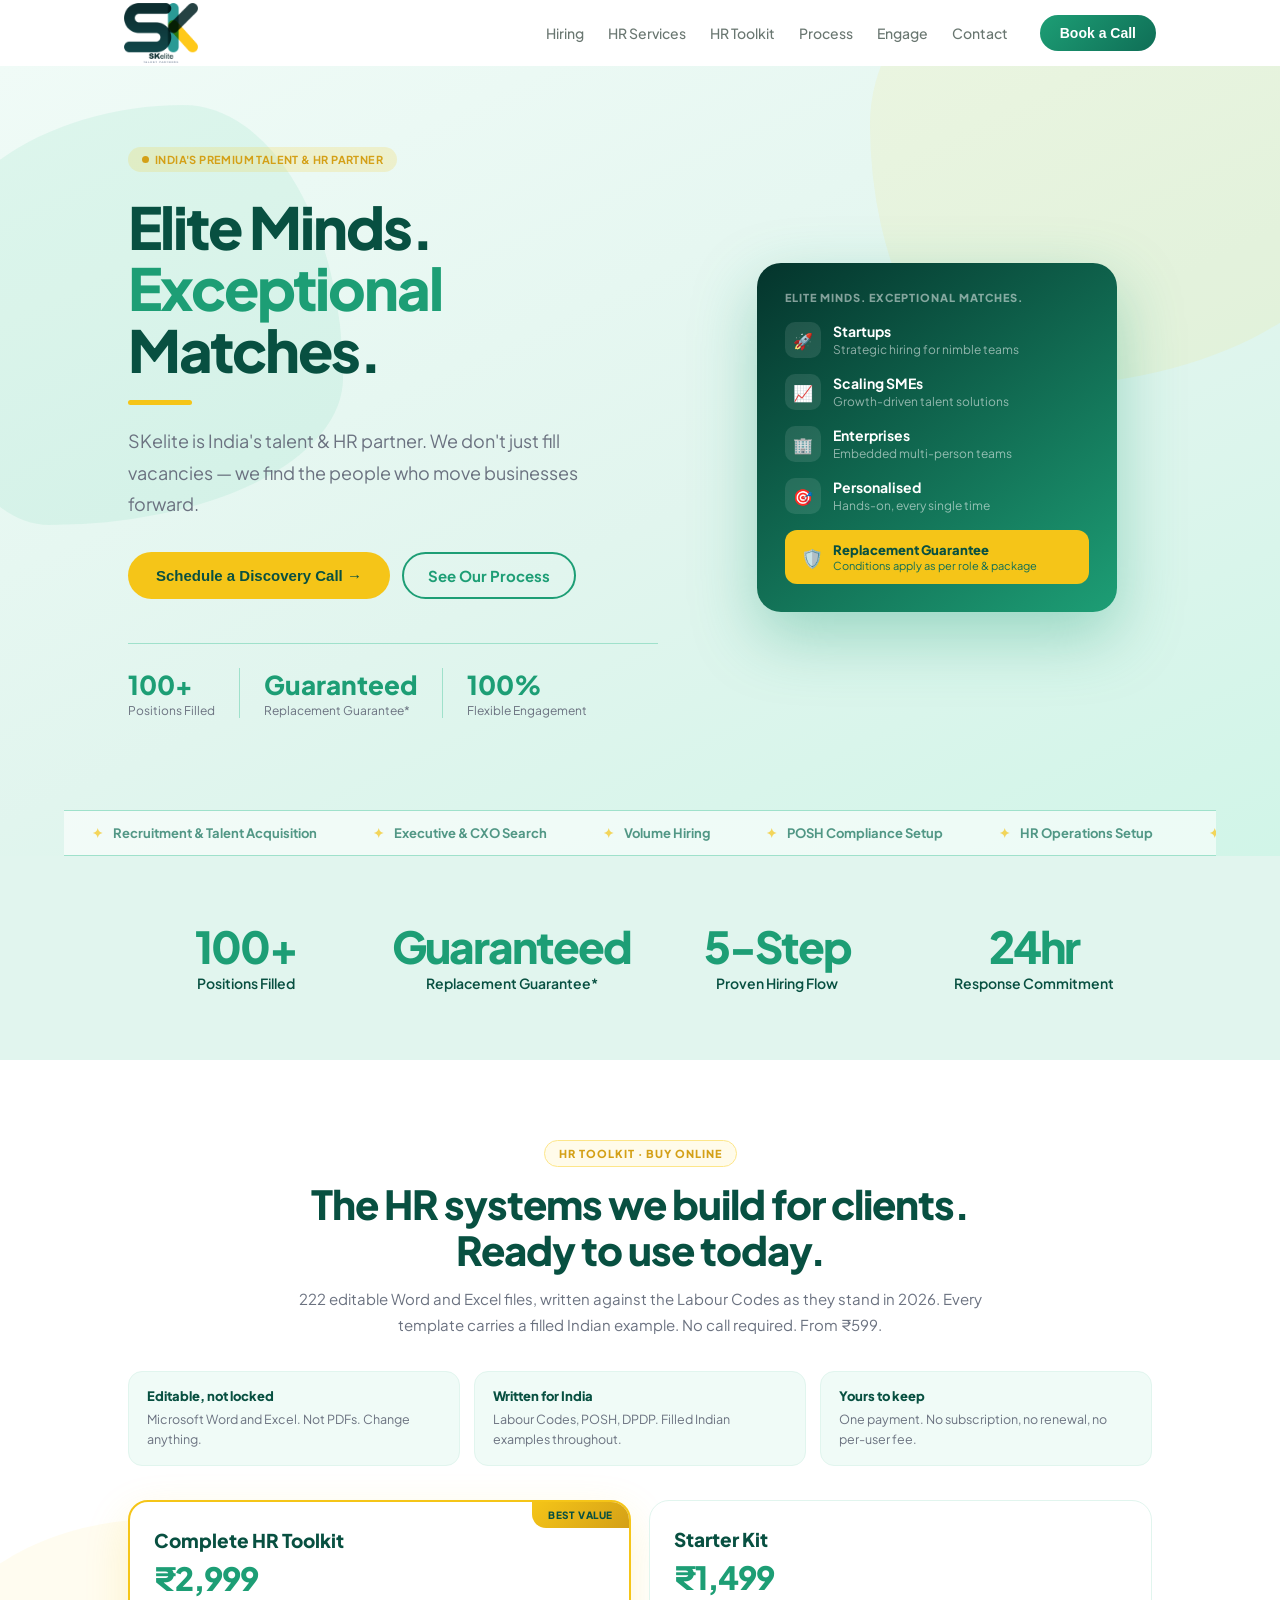
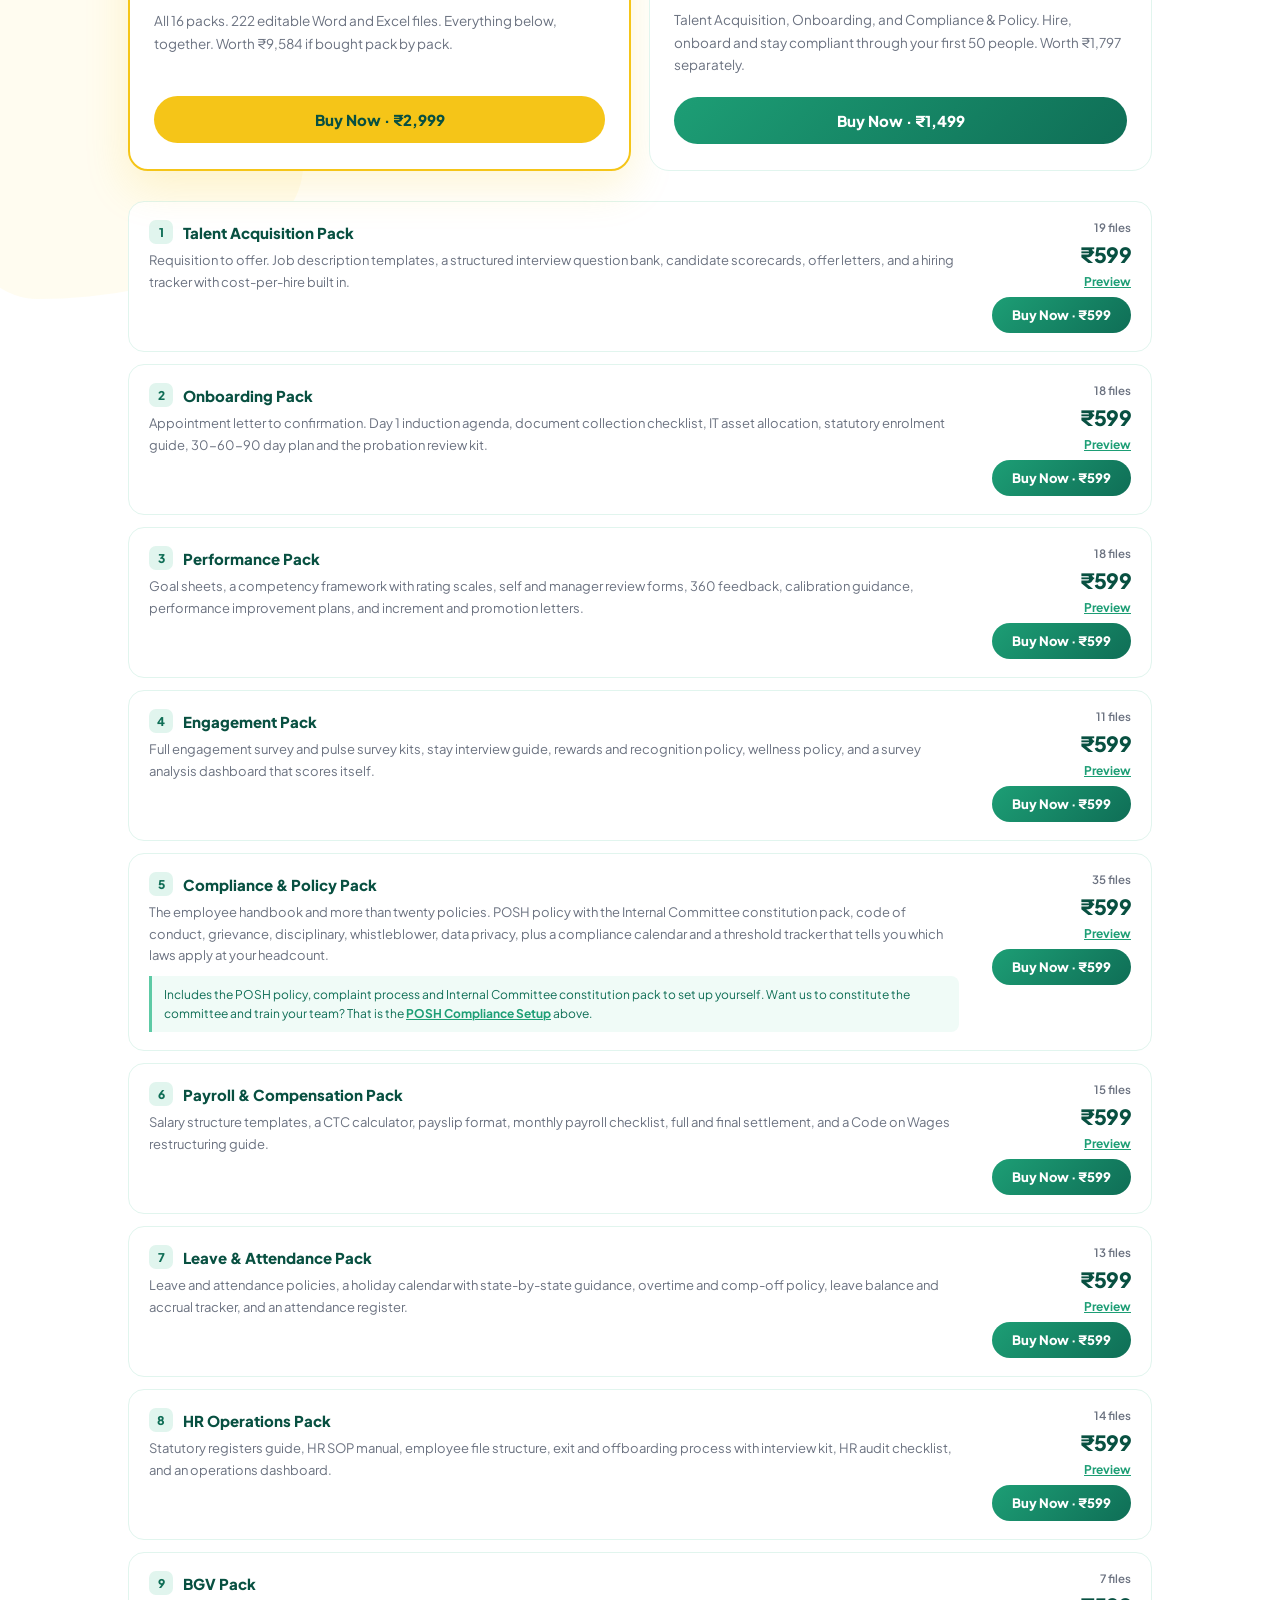
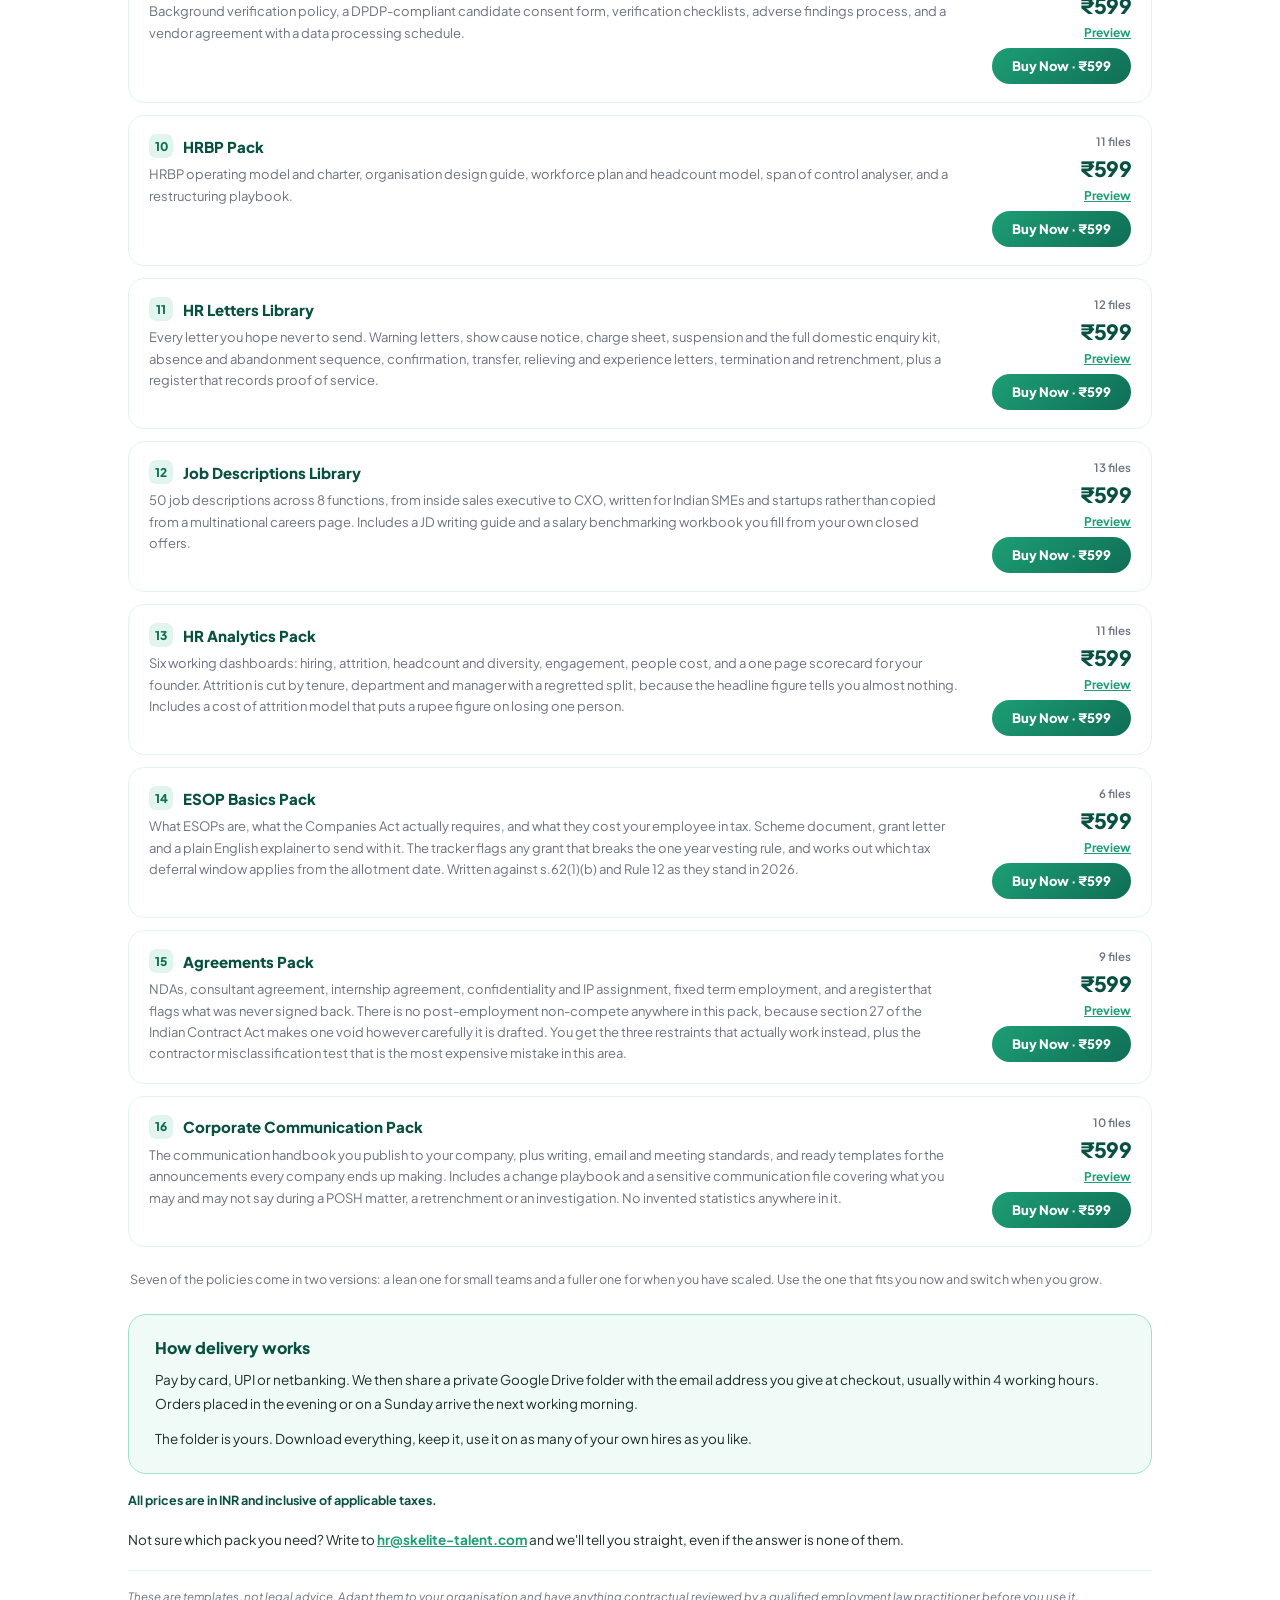
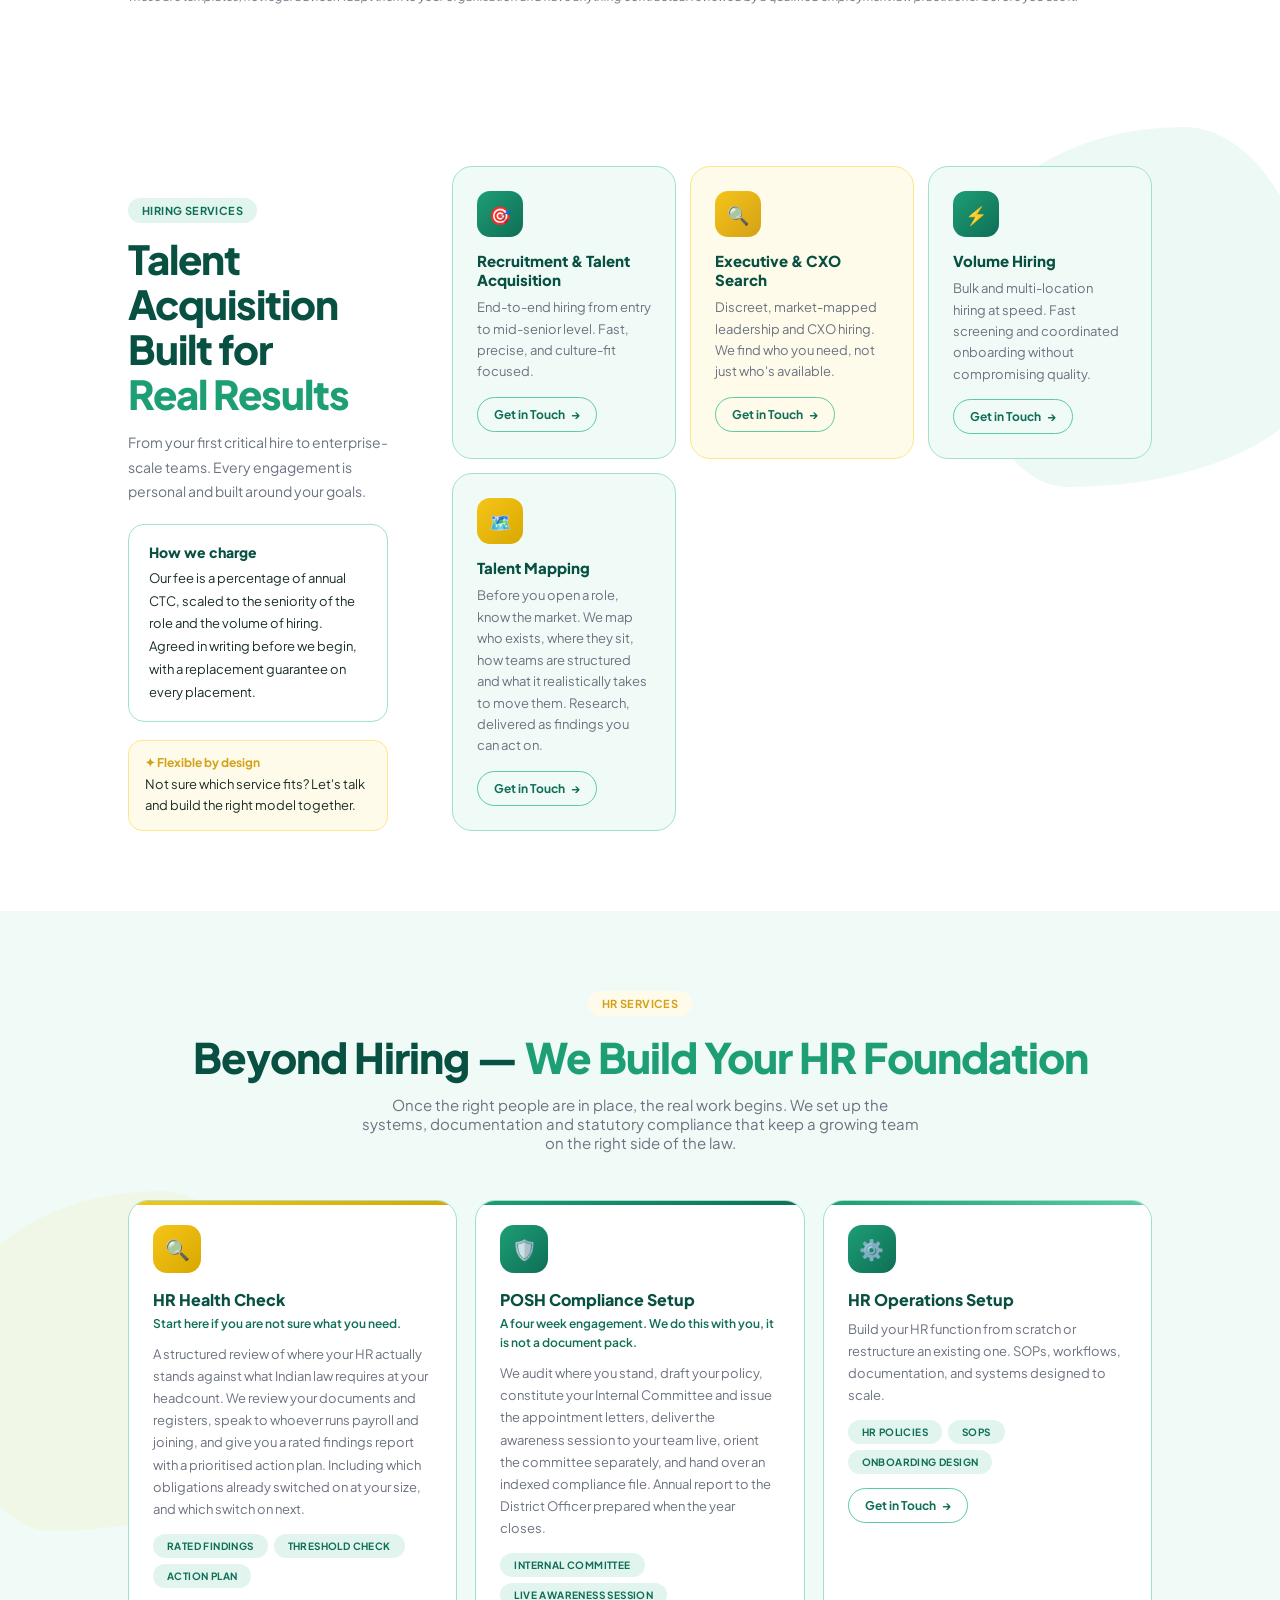
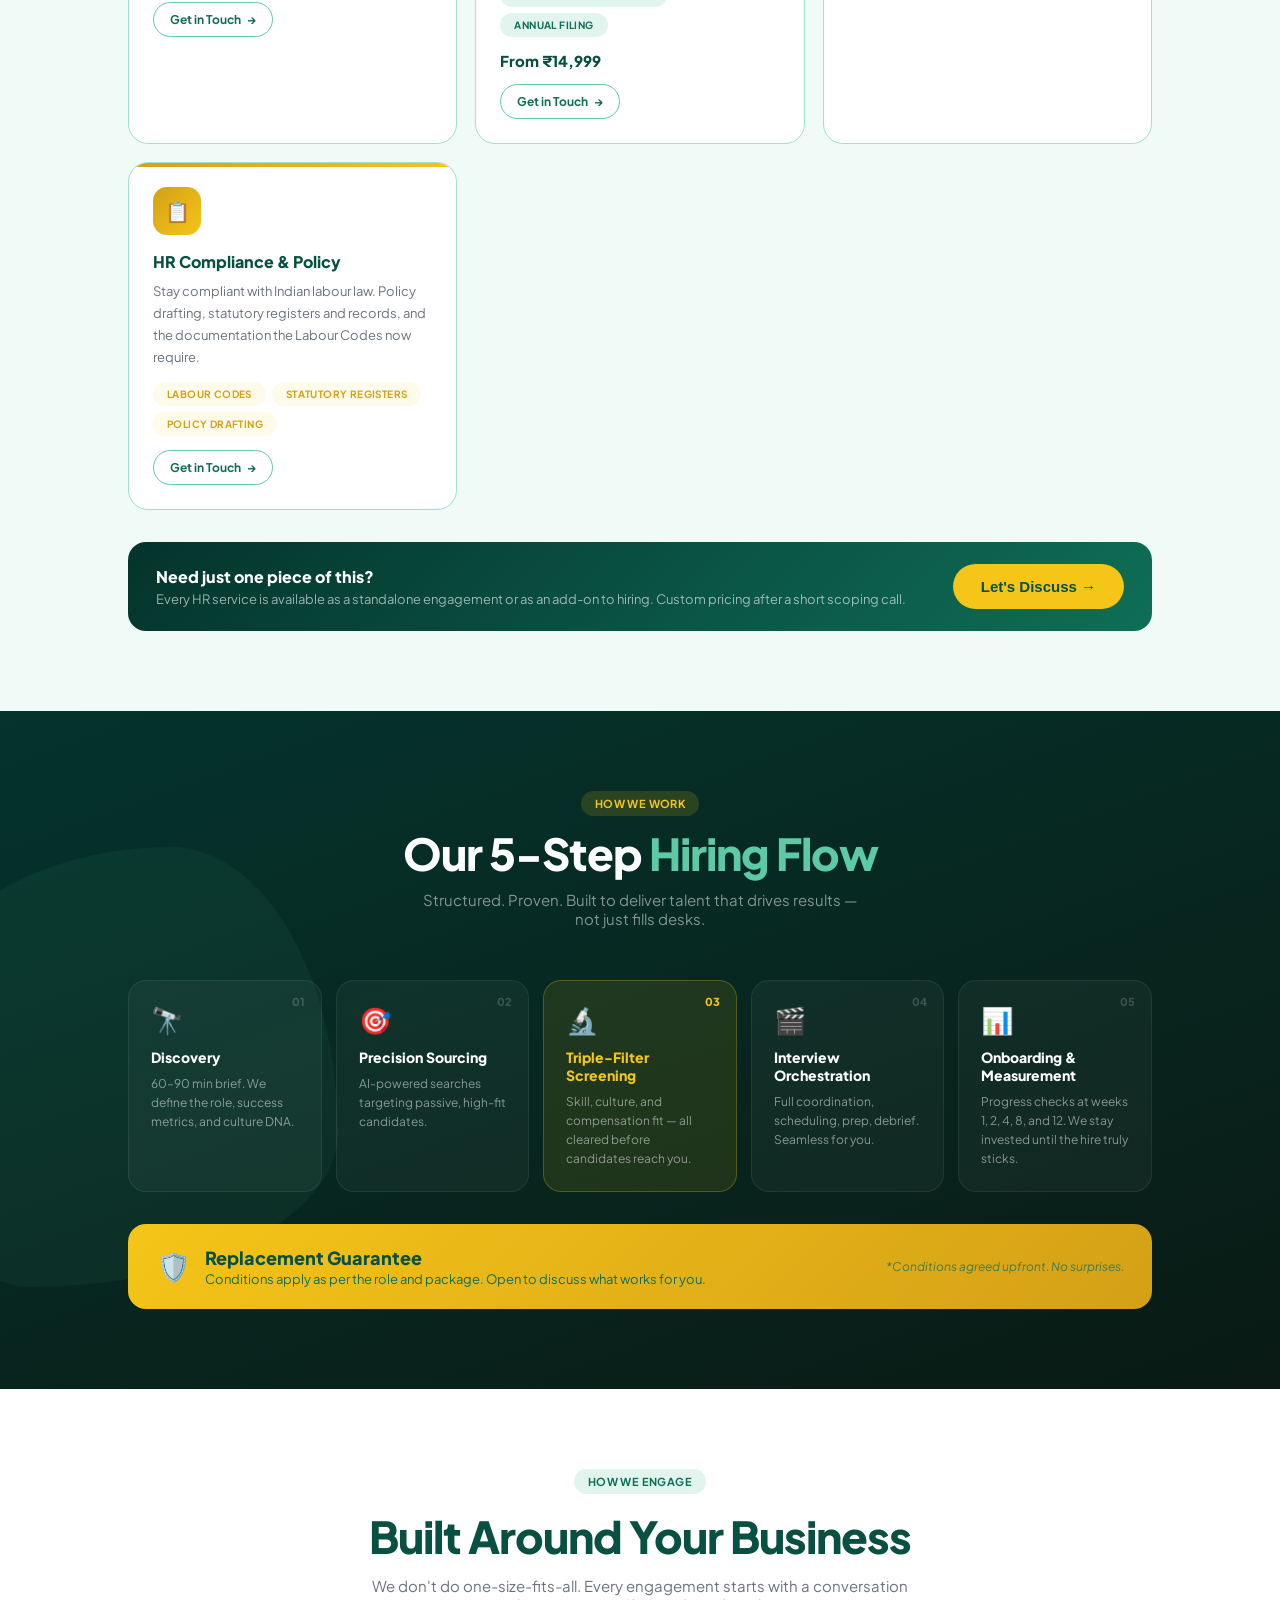
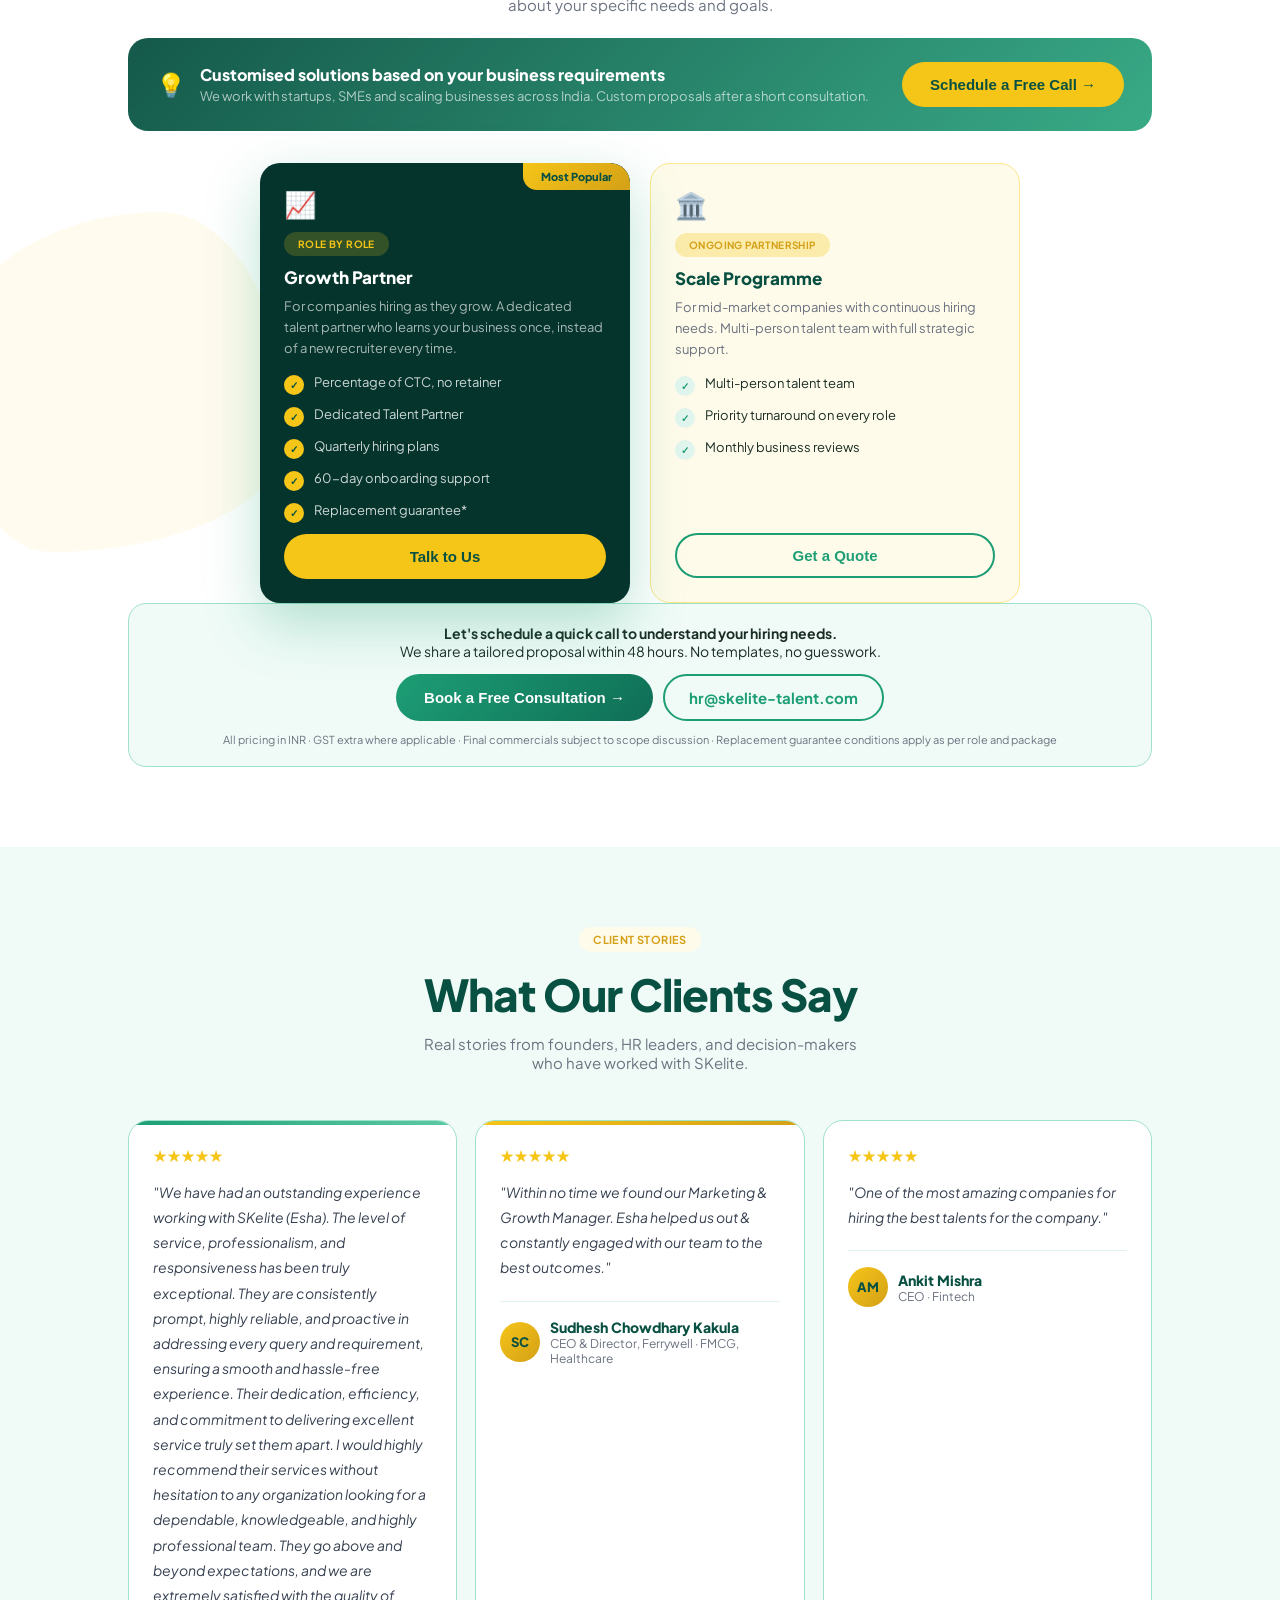
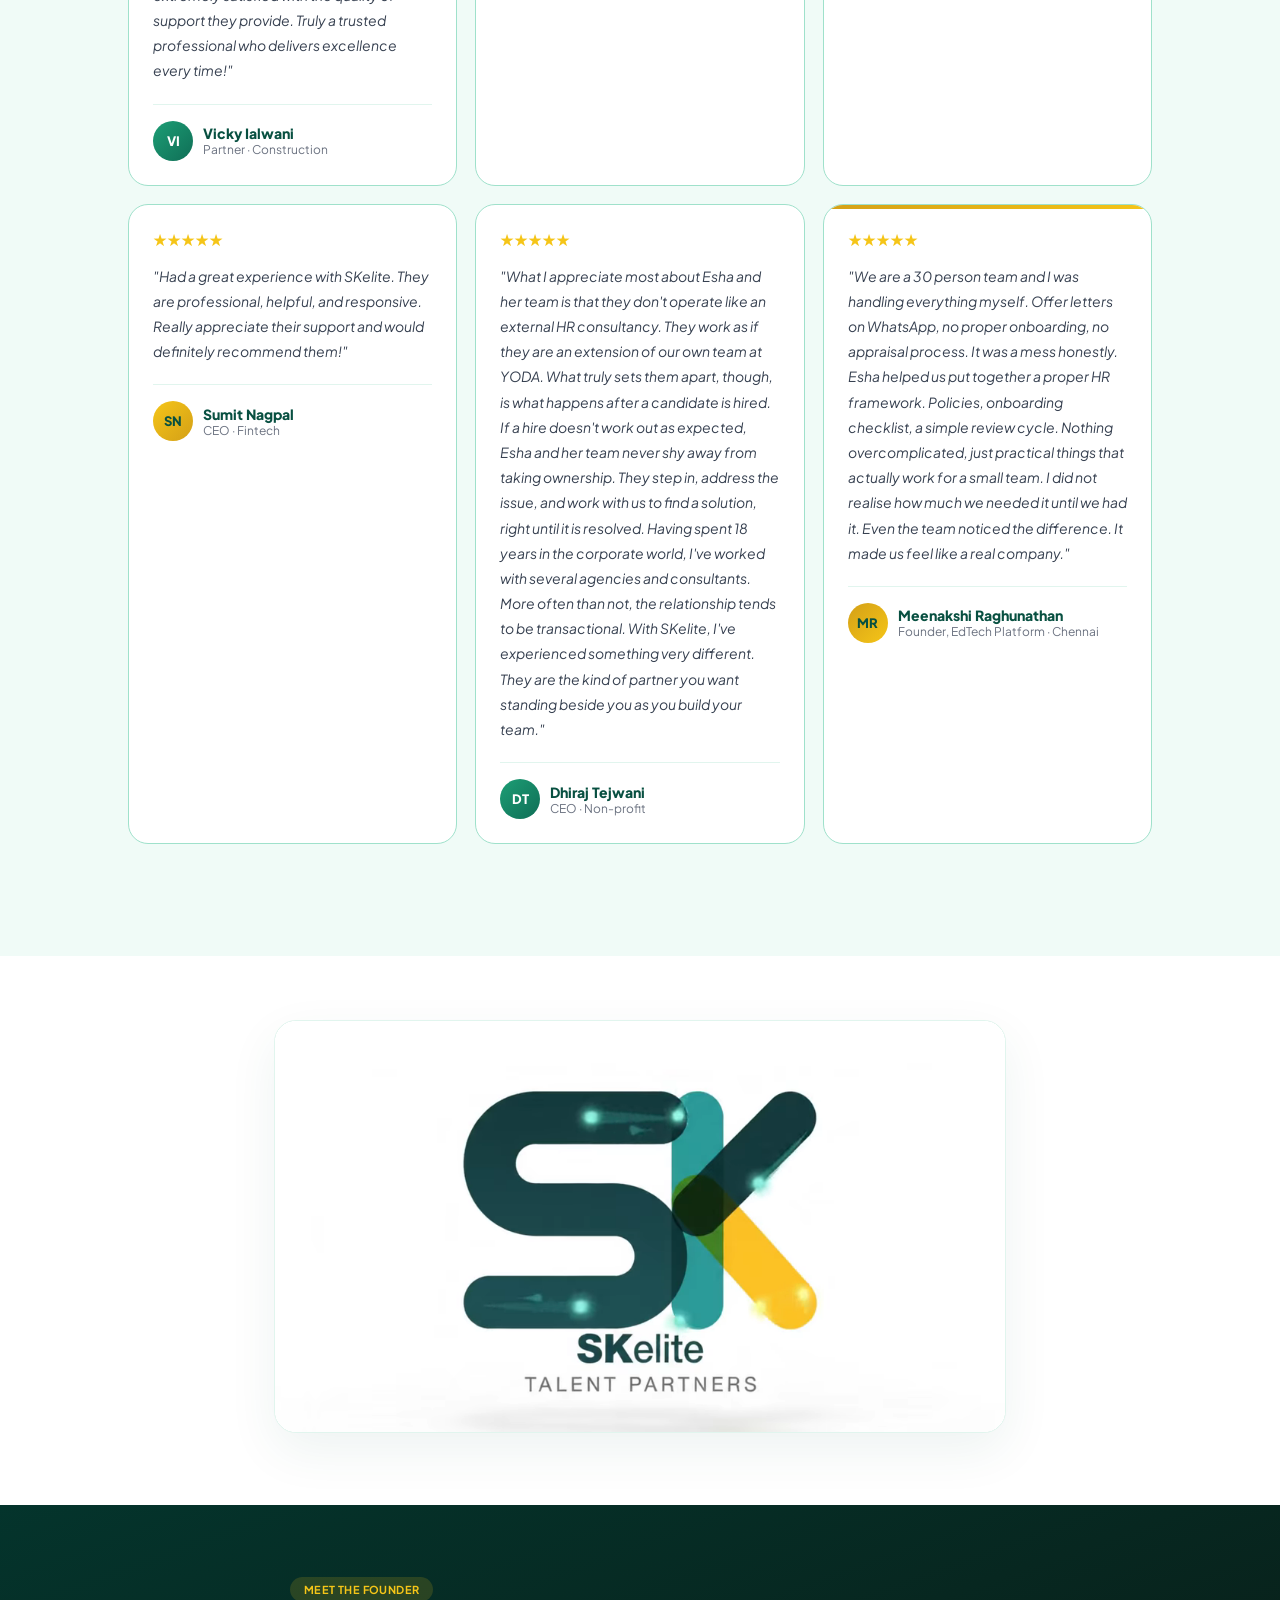
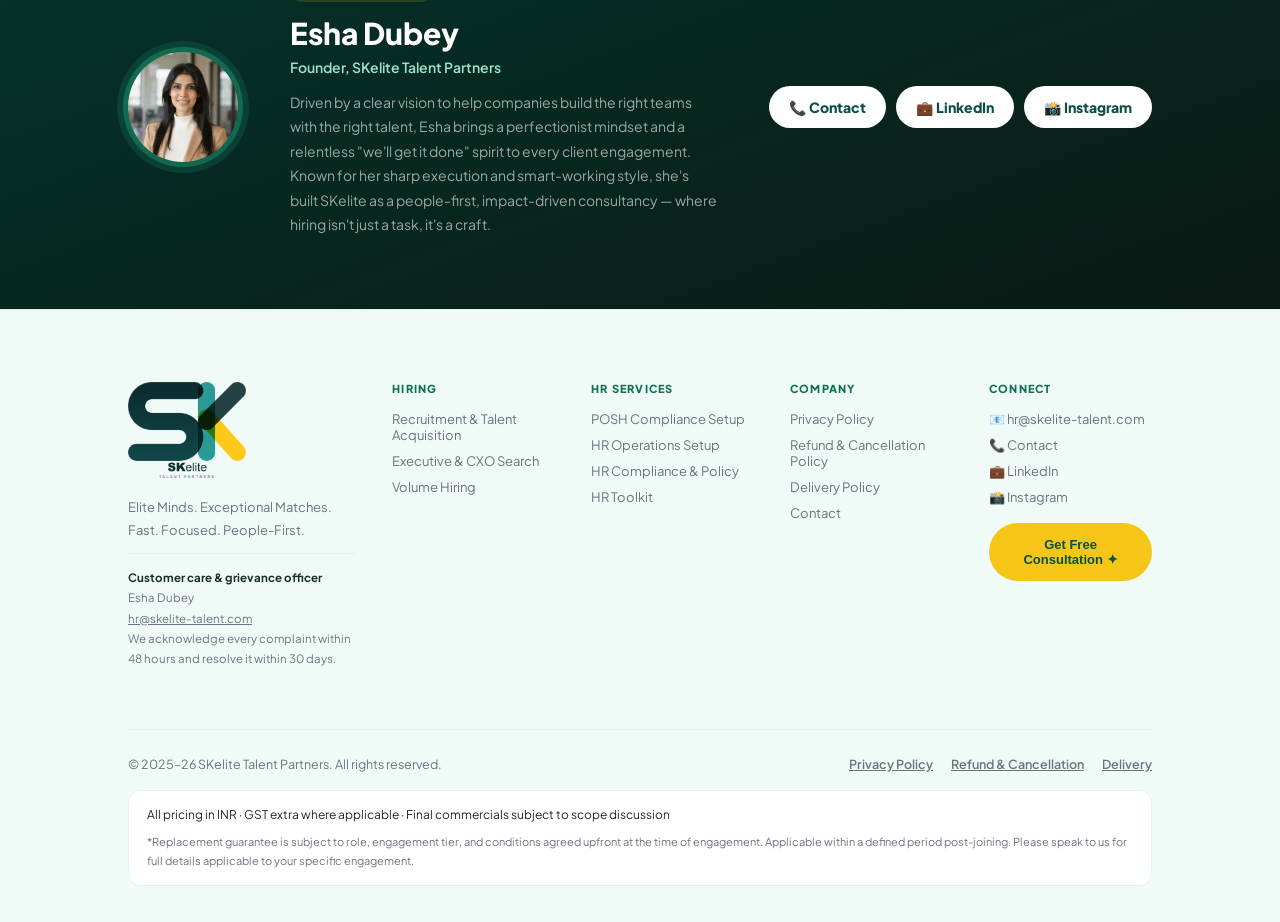
==== commit 7c23e1bc: "Add files via upload" ====
--- a/index.html
+++ b/index.html
@@ -303,6 +303,7 @@
         <div class="ch card-t"><div style="width:46px;height:46px;border-radius:13px;background:linear-gradient(135deg,var(--teal),var(--td));display:flex;align-items:center;justify-content:center;font-size:18px;margin-bottom:14px;">🎯</div><h3 style="font-size:15px;font-weight:800;color:var(--tdp);margin-bottom:8px;">Recruitment &amp; Talent Acquisition</h3><p style="font-size:13px;color:var(--gray);line-height:1.65;">End-to-end hiring from entry to mid-senior level. Fast, precise, and culture-fit focused.</p><button class="btn-git" onclick="enquire('Recruitment \u0026 Talent Acquisition')">Get in Touch <span aria-hidden="true">→</span></button></div>
         <div class="ch card-y"><div style="width:46px;height:46px;border-radius:13px;background:linear-gradient(135deg,var(--y),var(--yd));display:flex;align-items:center;justify-content:center;font-size:18px;margin-bottom:14px;">🔍</div><h3 style="font-size:15px;font-weight:800;color:var(--tdp);margin-bottom:8px;">Executive &amp; CXO Search</h3><p style="font-size:13px;color:var(--gray);line-height:1.65;">Discreet, market-mapped leadership and CXO hiring. We find who you need, not just who's available.</p><button class="btn-git" onclick="enquire('Executive \u0026 CXO Search')">Get in Touch <span aria-hidden="true">→</span></button></div>
         <div class="ch card-t"><div style="width:46px;height:46px;border-radius:13px;background:linear-gradient(135deg,var(--teal),var(--td));display:flex;align-items:center;justify-content:center;font-size:18px;margin-bottom:14px;">⚡</div><h3 style="font-size:15px;font-weight:800;color:var(--tdp);margin-bottom:8px;">Volume Hiring</h3><p style="font-size:13px;color:var(--gray);line-height:1.65;">Bulk and multi-location hiring at speed. Fast screening and coordinated onboarding without compromising quality.</p><button class="btn-git" onclick="enquire('Volume Hiring')">Get in Touch <span aria-hidden="true">→</span></button></div>
+          <div class="ch card-t"><div style="width:46px;height:46px;border-radius:13px;background:linear-gradient(135deg,var(--y),#d9a800);display:flex;align-items:center;justify-content:center;font-size:18px;margin-bottom:14px;">🗺️</div><h3 style="font-size:15px;font-weight:800;color:var(--tdp);margin-bottom:8px;">Talent Mapping</h3><p style="font-size:13px;color:var(--gray);line-height:1.65;">Before you open a role, know the market. We map who exists, where they sit, how teams are structured and what it realistically takes to move them. Research, delivered as findings you can act on.</p><button class="btn-git" onclick="enquire('Talent Mapping')">Get in Touch <span aria-hidden="true">→</span></button></div>
       </div>
     </div>
   </div>
@@ -317,6 +318,15 @@
       <p style="color:var(--gray);font-size:15px;max-width:560px;margin:0 auto;">Once the right people are in place, the real work begins. We set up the systems, documentation and statutory compliance that keep a growing team on the right side of the law.</p>
     </div>
     <div class="advisory-grid">
+      <div class="ch card-w" style="position:relative;overflow:hidden;">
+        <div style="position:absolute;top:0;left:0;right:0;height:4px;background:linear-gradient(90deg,var(--y),#d9a800);"></div>
+        <div style="width:48px;height:48px;border-radius:14px;background:linear-gradient(135deg,var(--y),#d9a800);display:flex;align-items:center;justify-content:center;font-size:20px;margin-bottom:16px;">🔍</div>
+        <h3 style="font-size:16px;font-weight:800;color:var(--tdp);margin-bottom:4px;">HR Health Check</h3>
+        <div style="font-size:12px;font-weight:600;color:var(--td);line-height:1.6;margin-bottom:10px;">Start here if you are not sure what you need.</div>
+        <p style="font-size:13px;color:var(--gray);line-height:1.7;margin-bottom:14px;">A structured review of where your HR actually stands against what Indian law requires at your headcount. We review your documents and registers, speak to whoever runs payroll and joining, and give you a rated findings report with a prioritised action plan. Including which obligations already switched on at your size, and which switch on next.</p>
+        <div style="display:flex;flex-wrap:wrap;gap:6px;"><span class="chip" style="background:var(--tp);color:var(--td);font-size:10px;">Rated Findings</span><span class="chip" style="background:var(--tp);color:var(--td);font-size:10px;">Threshold Check</span><span class="chip" style="background:var(--tp);color:var(--td);font-size:10px;">Action Plan</span></div>
+        <button class="btn-git" onclick="enquire('HR Health Check')">Get in Touch <span aria-hidden="true">→</span></button>
+      </div>
       <div class="ch card-w" style="position:relative;overflow:hidden;">
         <div style="position:absolute;top:0;left:0;right:0;height:4px;background:linear-gradient(90deg,#1D9E75,#0f6e56);"></div>
         <div style="width:48px;height:48px;border-radius:14px;background:linear-gradient(135deg,#1D9E75,#0f6e56);display:flex;align-items:center;justify-content:center;font-size:20px;margin-bottom:16px;">🛡️</div>
--- a/toolkit.css
+++ b/toolkit.css
@@ -37,6 +37,7 @@
 .tk-buy{display:inline-flex;align-items:center;justify-content:center;background:linear-gradient(135deg,var(--teal),var(--td));color:#fff;border:none;border-radius:100px;padding:10px 20px;font-size:13px;font-weight:800;text-decoration:none;cursor:pointer;transition:transform .2s,box-shadow .2s;white-space:nowrap;}
 .tk-buy:hover{transform:translateY(-2px);box-shadow:0 10px 24px rgba(29,158,117,.3);}
 .tk-buy-lg{width:100%;padding:14px 24px;font-size:15px;}
+.tk-buy-soon{display:inline-flex;align-items:center;justify-content:center;background:var(--l,#EBF2F2);color:var(--gray);border:1px dashed #BFD2D2;border-radius:100px;padding:10px 20px;font-size:12.5px;font-weight:700;white-space:nowrap;}
 .tk-bundle-best .tk-buy-lg{background:var(--y);color:var(--tdp);}
 .tk-bundle-best .tk-buy-lg:hover{background:var(--yd);box-shadow:0 10px 24px rgba(245,197,24,.36);}
 
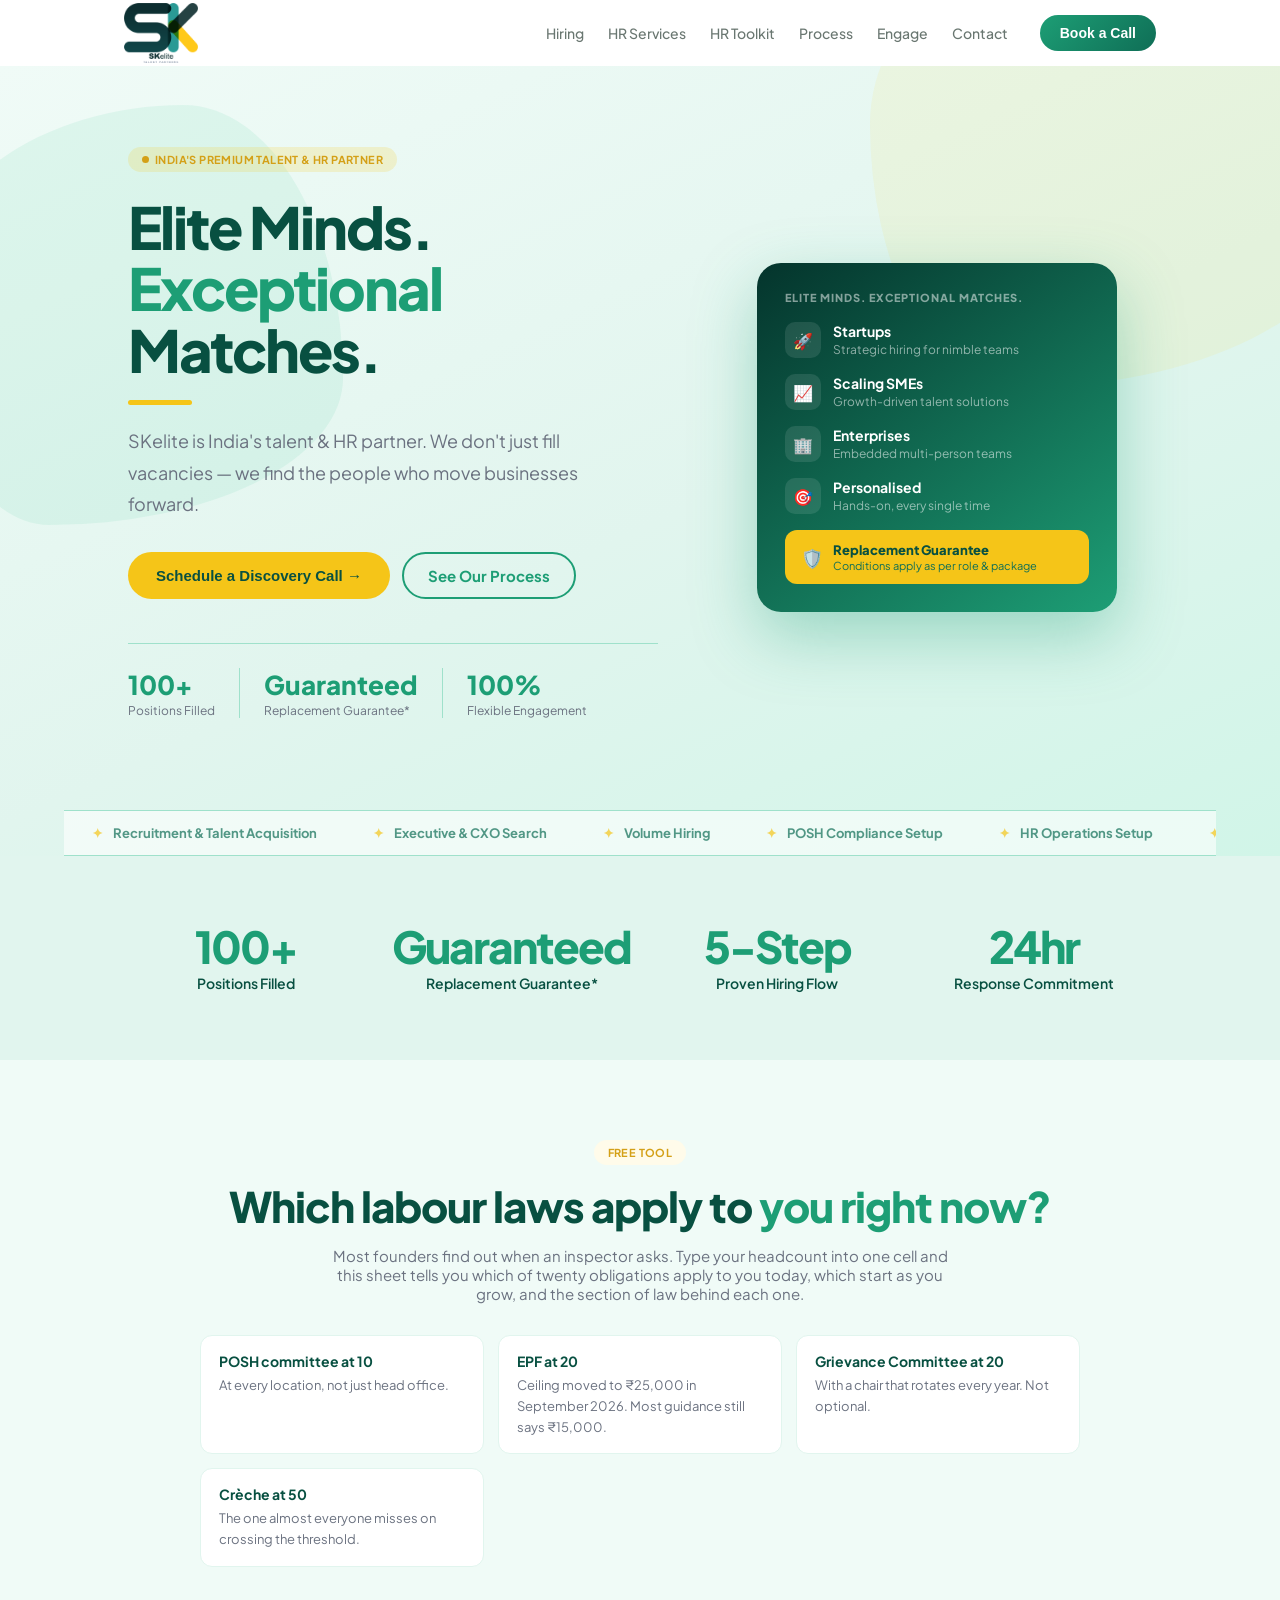
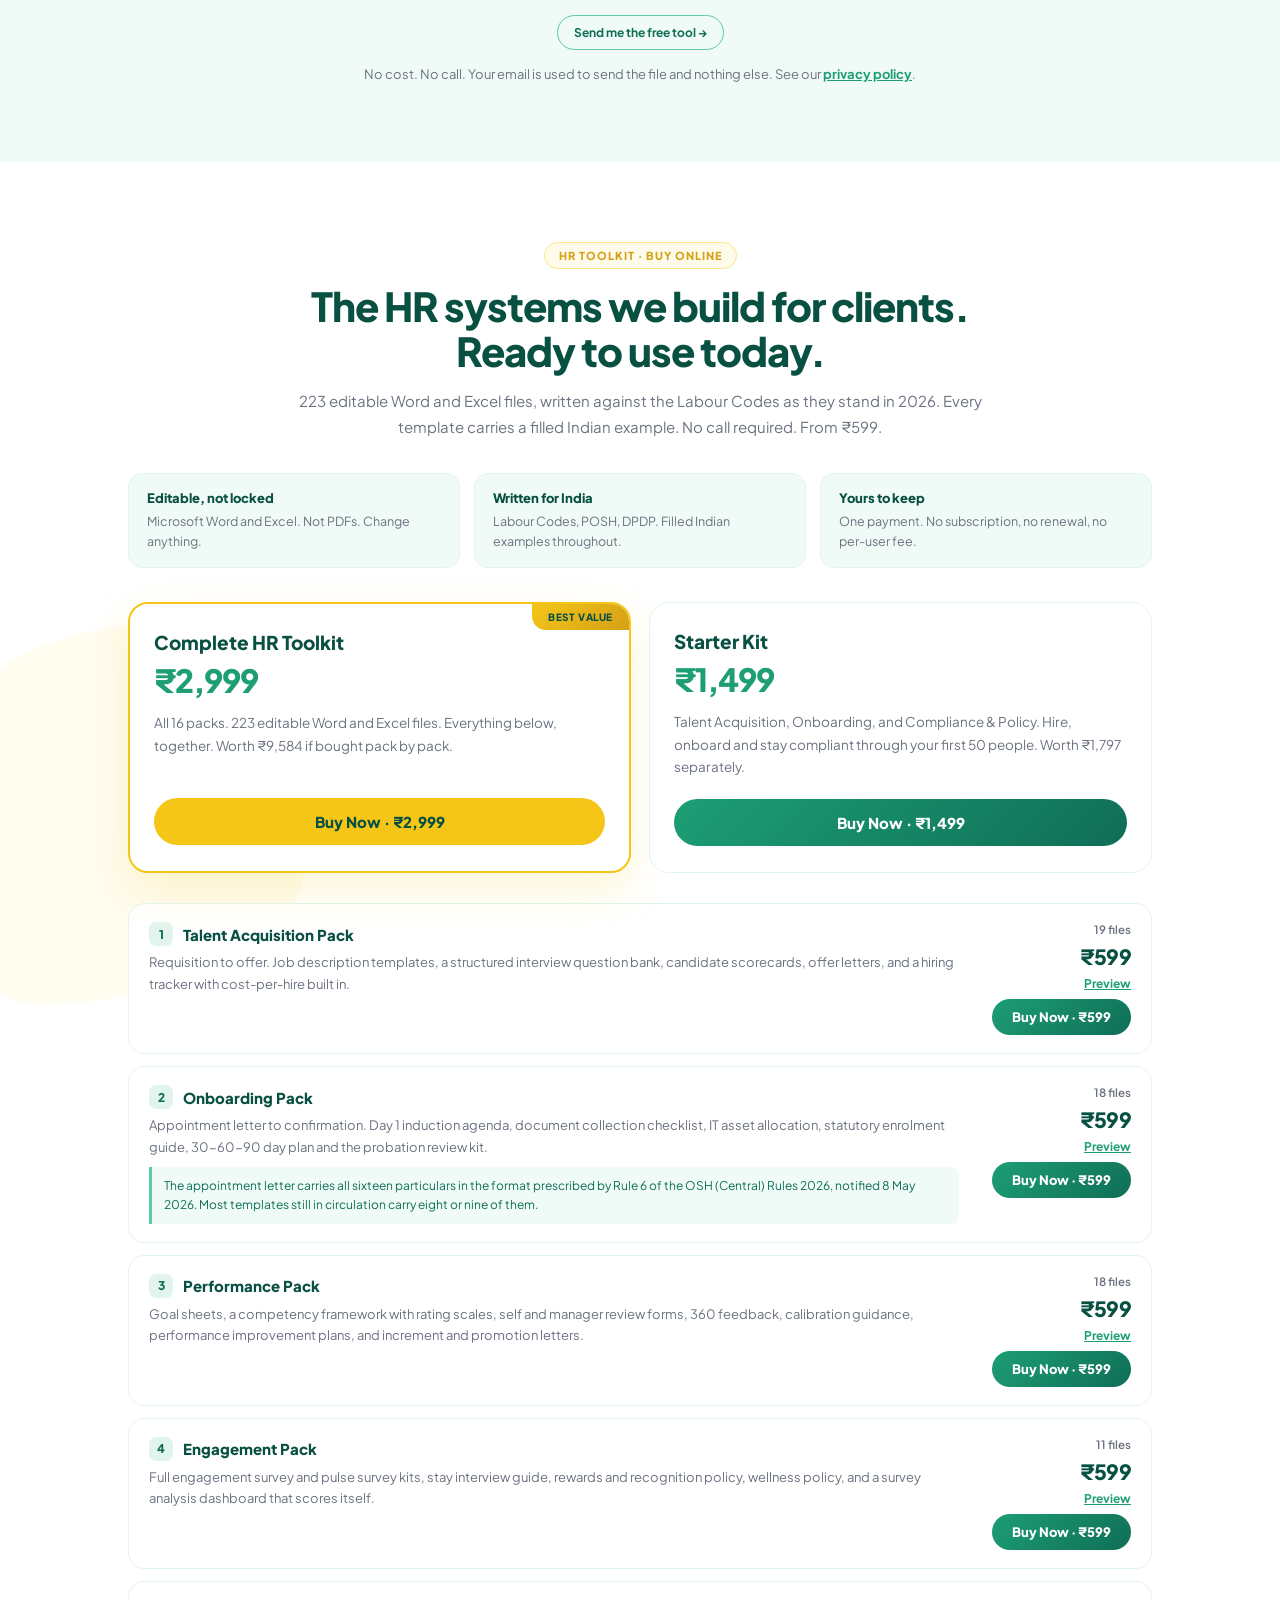
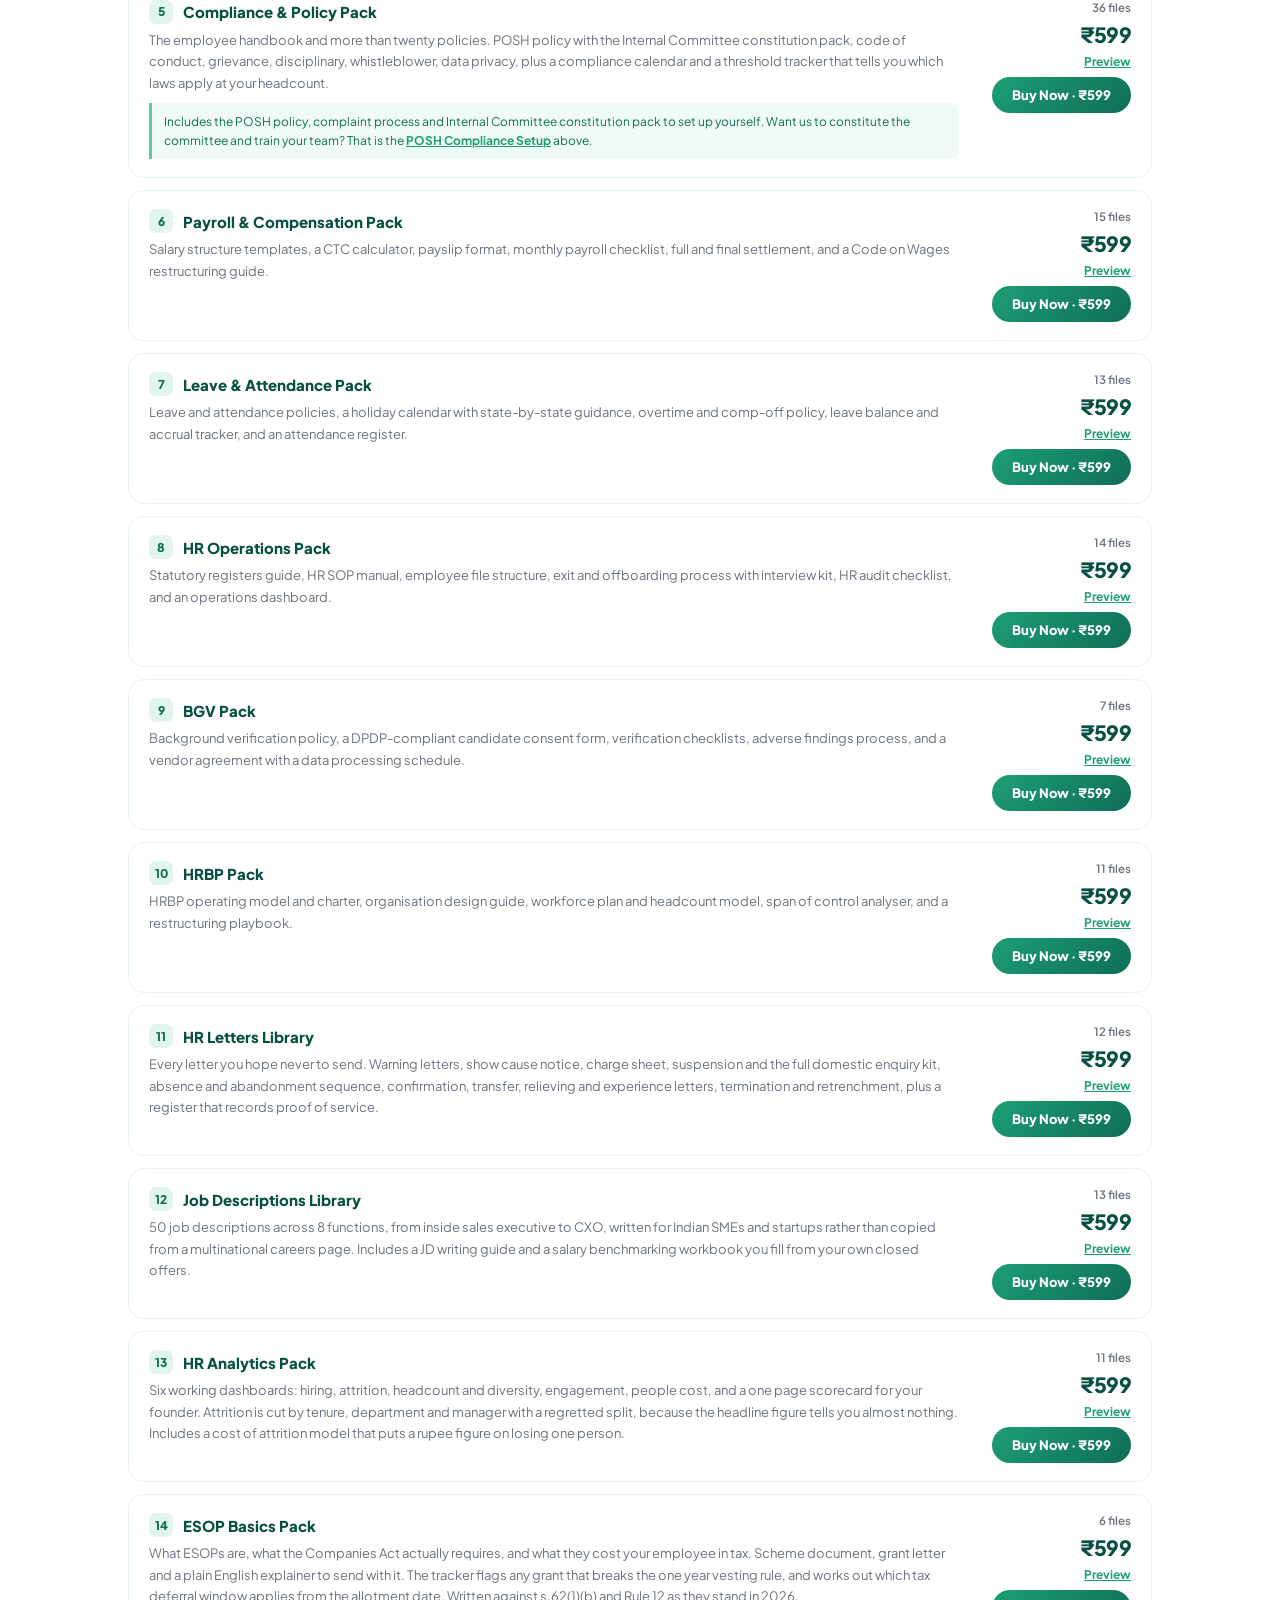
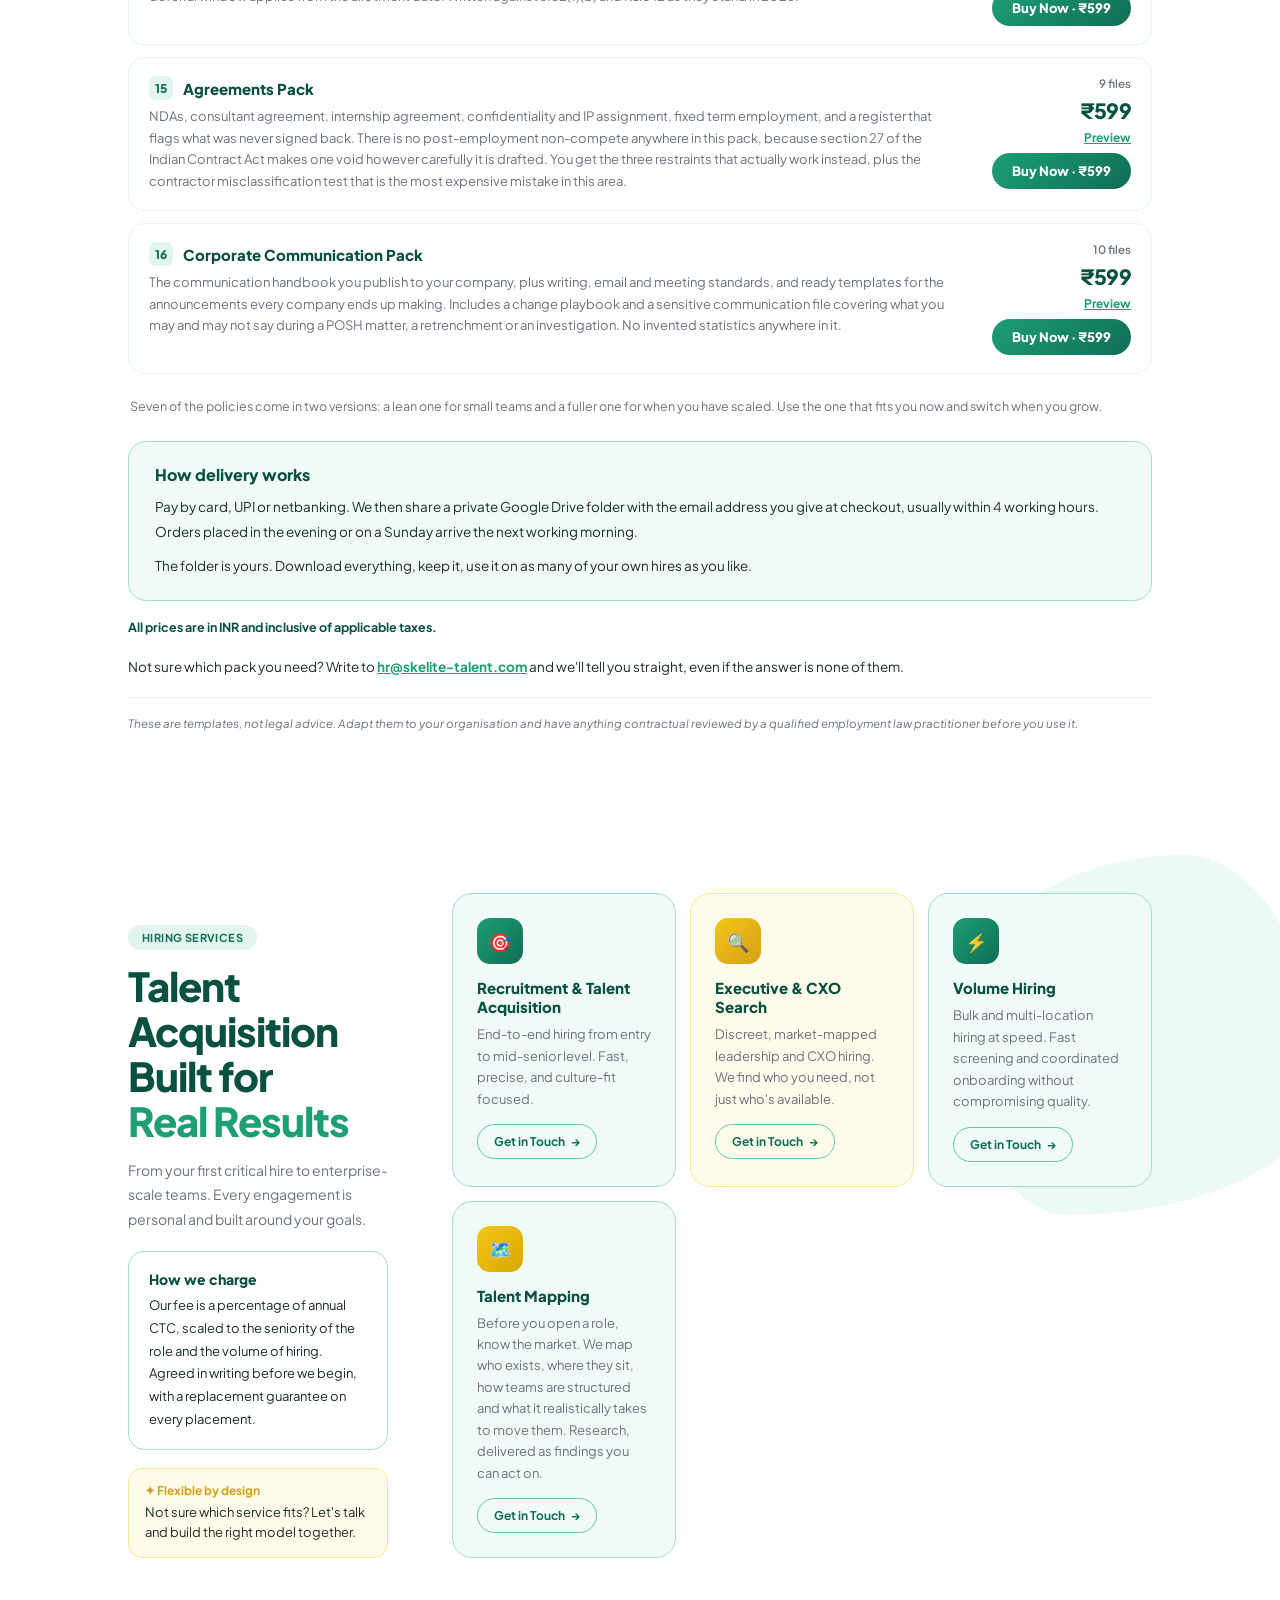
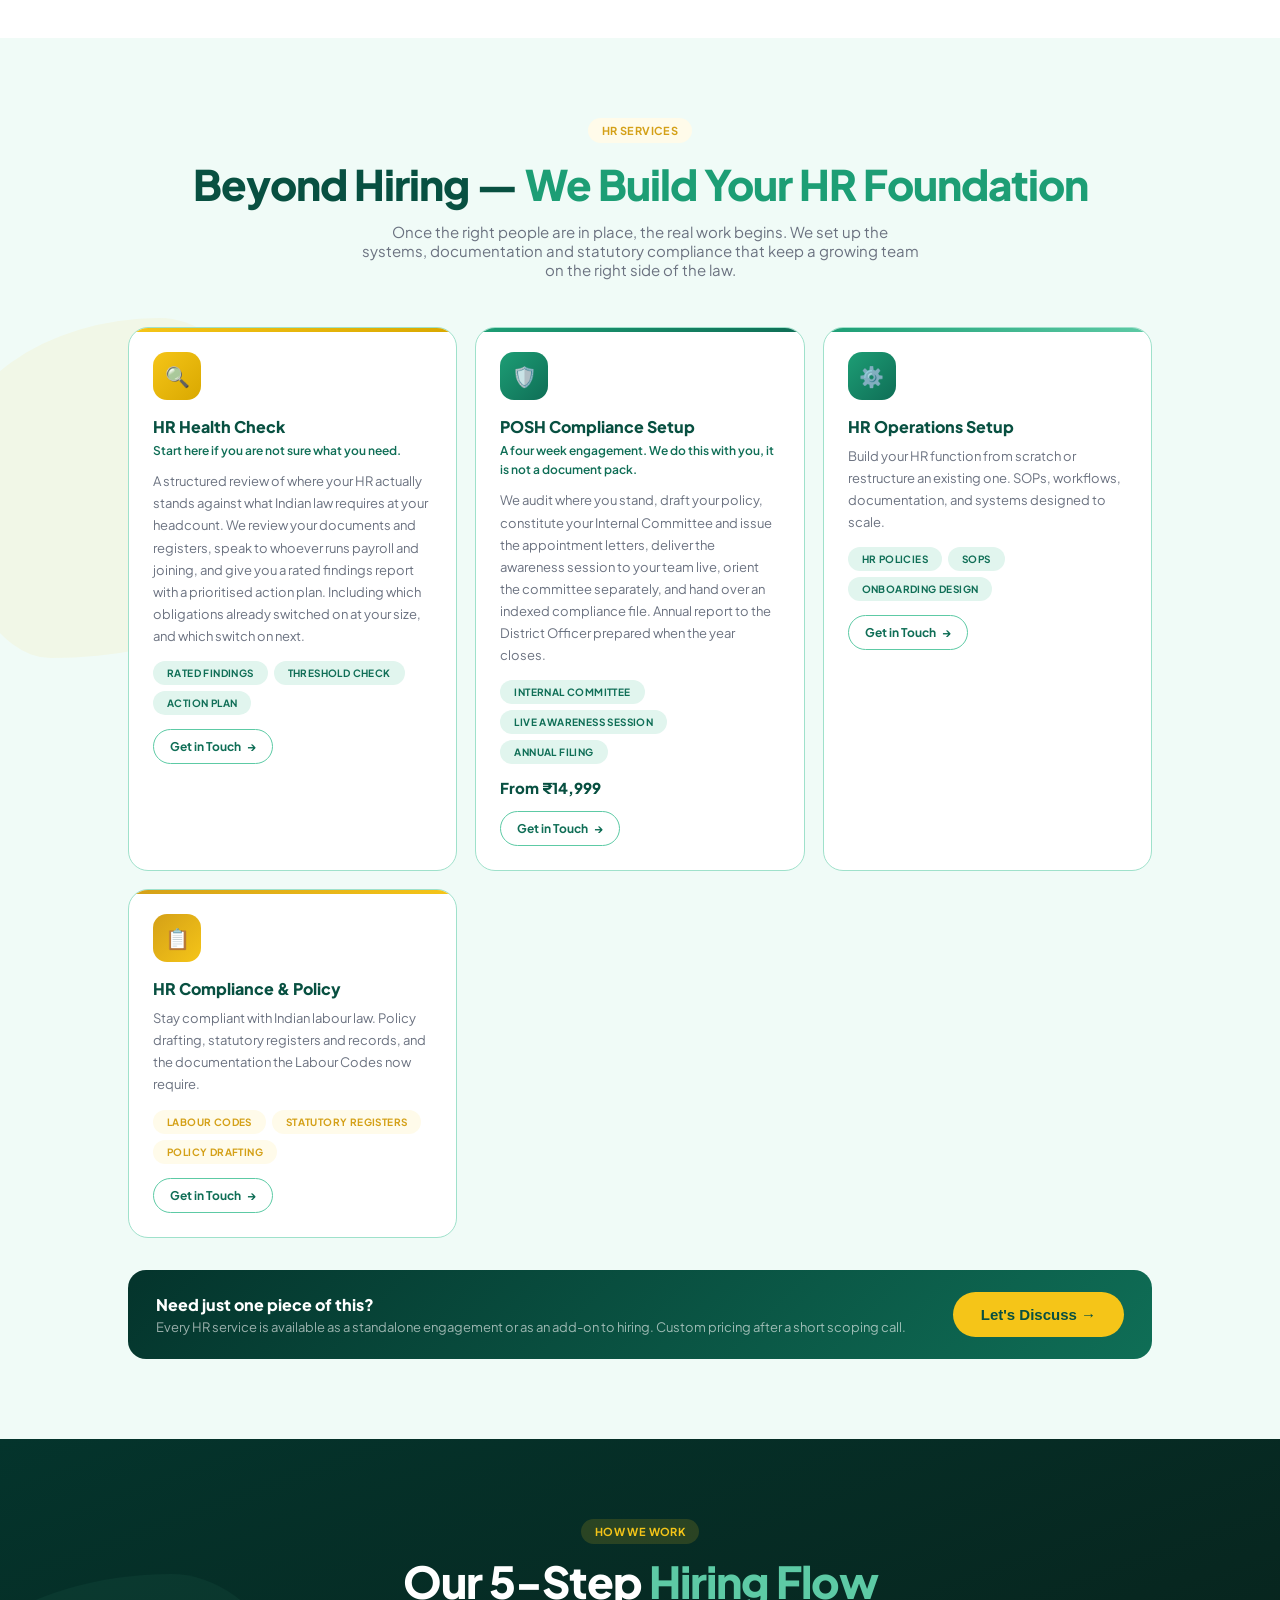
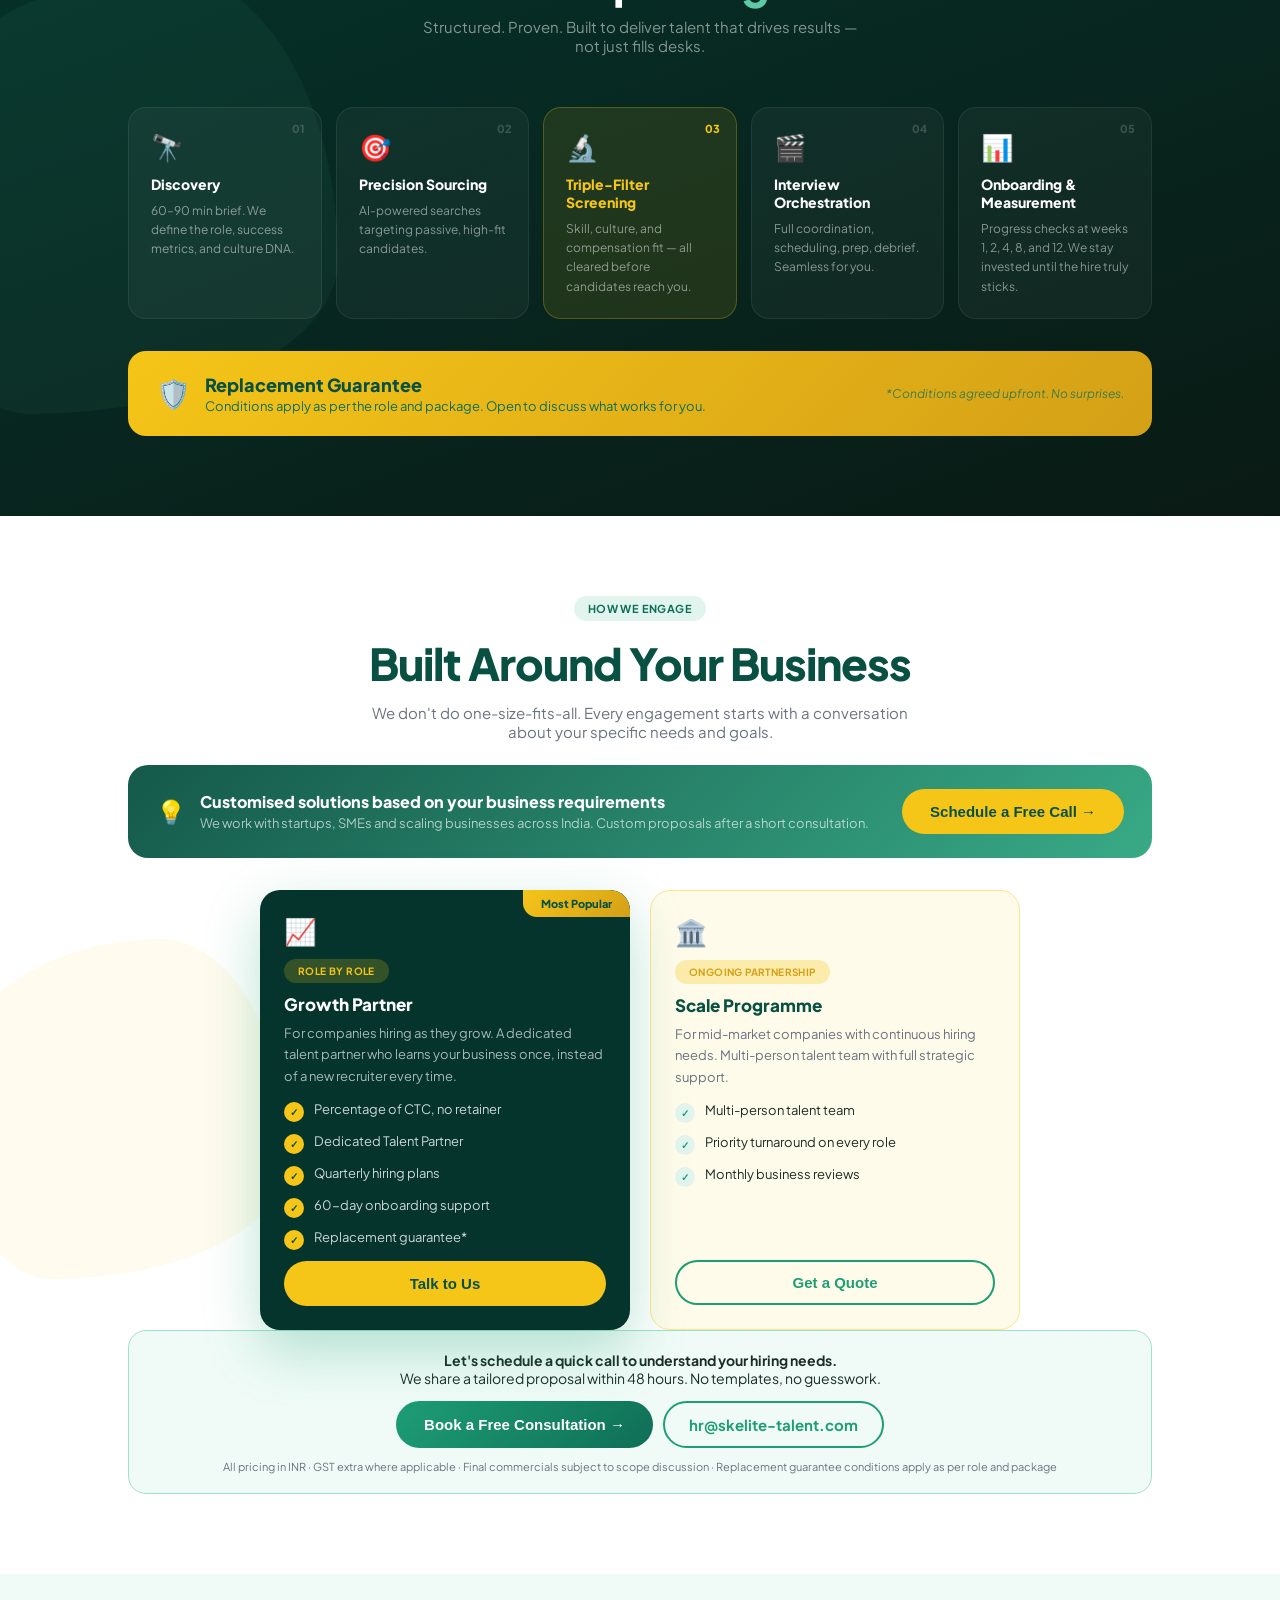
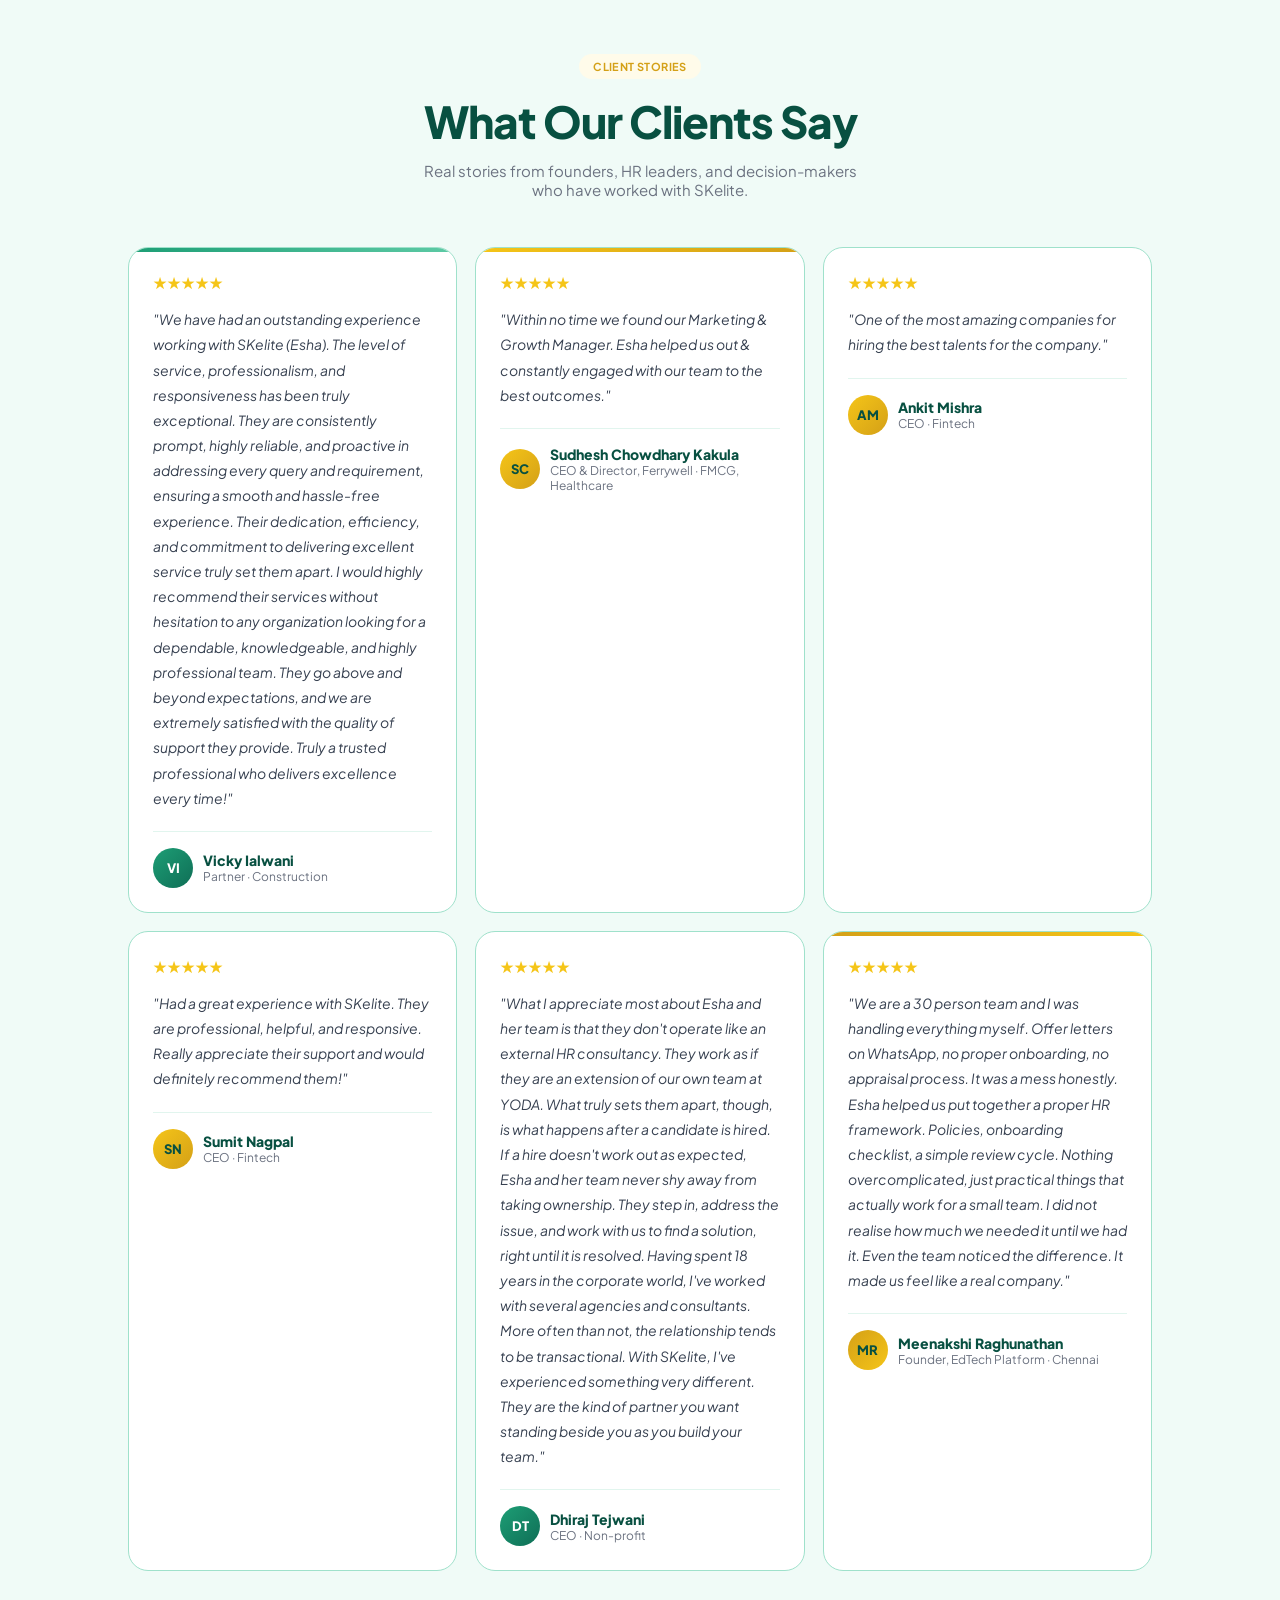
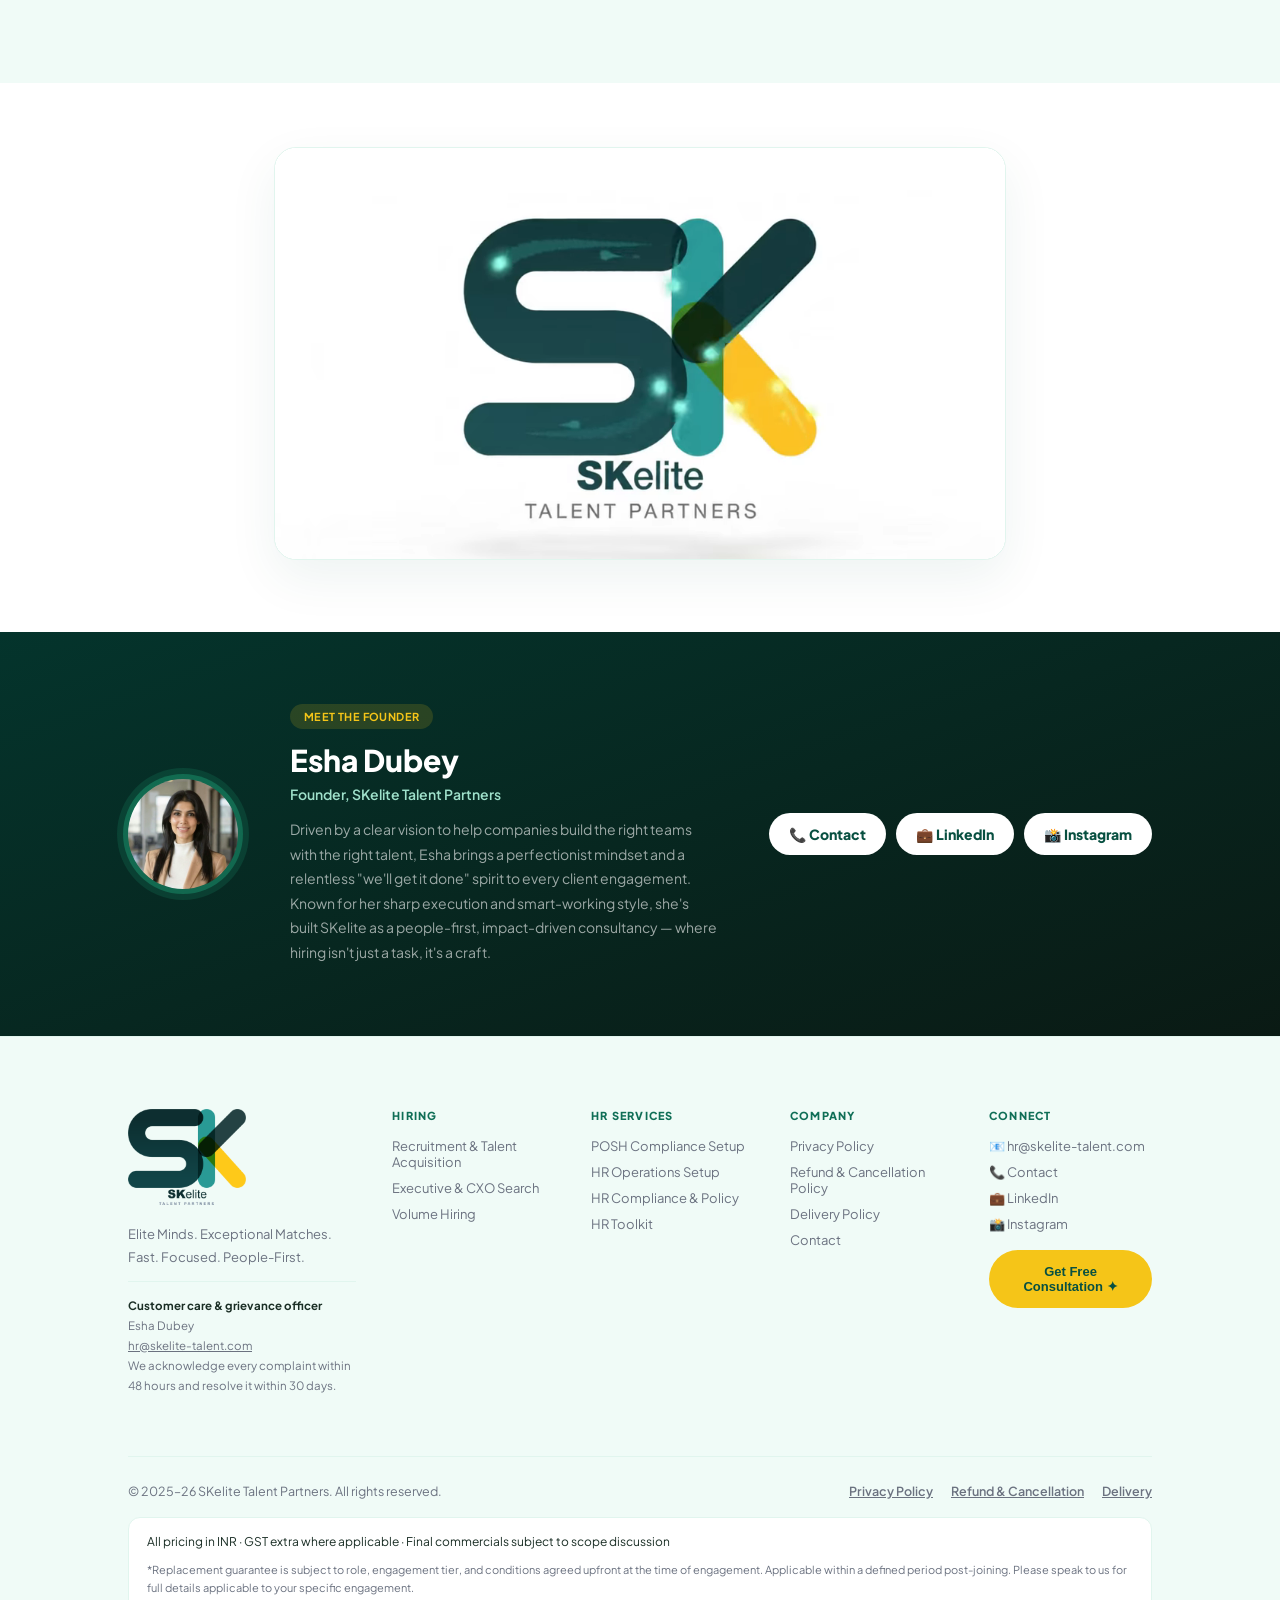
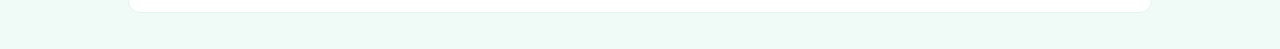
==== commit 9ff11ebe: "Add files via upload Free tool section and privacy policy update" ====
--- a/index.html
+++ b/index.html
@@ -274,6 +274,36 @@
     </div>
   </div>
 </section>
+<!-- FREE TOOL -->
+<section id="free-tool" style="padding:80px 5vw;background:var(--tg);">
+  <div class="in">
+    <div style="max-width:880px;margin:0 auto;text-align:center;">
+      <div class="chip" style="background:var(--yl);color:var(--yd);margin-bottom:14px;">FREE TOOL</div>
+      <h2 style="font-size:clamp(26px,4vw,42px);font-weight:800;color:var(--tdp);letter-spacing:-1px;margin-bottom:14px;">Which labour laws apply to <span style="color:var(--teal);">you right now?</span></h2>
+      <p style="color:var(--gray);font-size:15px;max-width:620px;margin:0 auto 32px;">Most founders find out when an inspector asks. Type your headcount into one cell and this sheet tells you which of twenty obligations apply to you today, which start as you grow, and the section of law behind each one.</p>
+      <div style="display:grid;grid-template-columns:repeat(auto-fit,minmax(230px,1fr));gap:14px;text-align:left;margin-bottom:34px;">
+        <div style="background:#fff;border:1px solid var(--tp);border-radius:12px;padding:16px 18px;">
+          <div style="font-weight:700;color:var(--tdp);font-size:14px;margin-bottom:5px;">POSH committee at 10</div>
+          <div style="color:var(--gray);font-size:13px;line-height:1.6;">At every location, not just head office.</div>
+        </div>
+        <div style="background:#fff;border:1px solid var(--tp);border-radius:12px;padding:16px 18px;">
+          <div style="font-weight:700;color:var(--tdp);font-size:14px;margin-bottom:5px;">EPF at 20</div>
+          <div style="color:var(--gray);font-size:13px;line-height:1.6;">Ceiling moved to &#8377;25,000 in September 2026. Most guidance still says &#8377;15,000.</div>
+        </div>
+        <div style="background:#fff;border:1px solid var(--tp);border-radius:12px;padding:16px 18px;">
+          <div style="font-weight:700;color:var(--tdp);font-size:14px;margin-bottom:5px;">Grievance Committee at 20</div>
+          <div style="color:var(--gray);font-size:13px;line-height:1.6;">With a chair that rotates every year. Not optional.</div>
+        </div>
+        <div style="background:#fff;border:1px solid var(--tp);border-radius:12px;padding:16px 18px;">
+          <div style="font-weight:700;color:var(--tdp);font-size:14px;margin-bottom:5px;">Cr&#232;che at 50</div>
+          <div style="color:var(--gray);font-size:13px;line-height:1.6;">The one almost everyone misses on crossing the threshold.</div>
+        </div>
+      </div>
+      <a class="btn-git" href="https://forms.gle/Uep1XhUTNUjCWmiQA" target="_blank" rel="noopener" style="display:inline-block;text-decoration:none;">Send me the free tool <span aria-hidden="true">&#8594;</span></a>
+      <p style="color:var(--gray);font-size:13px;margin-top:16px;">No cost. No call. Your email is used to send the file and nothing else. See our <a href="/privacy-policy" style="color:var(--teal);font-weight:700;">privacy policy</a>.</p>
+    </div>
+  </div>
+</section>
 <!-- HR TOOLKIT -->
 <section id="hr-toolkit" style="padding:80px 5vw;background:#fff;">
   <div class="blob" style="left:-6%;top:12%;width:380px;height:380px;background:var(--yl);opacity:.7;animation:float 6s ease-in-out infinite;"></div>
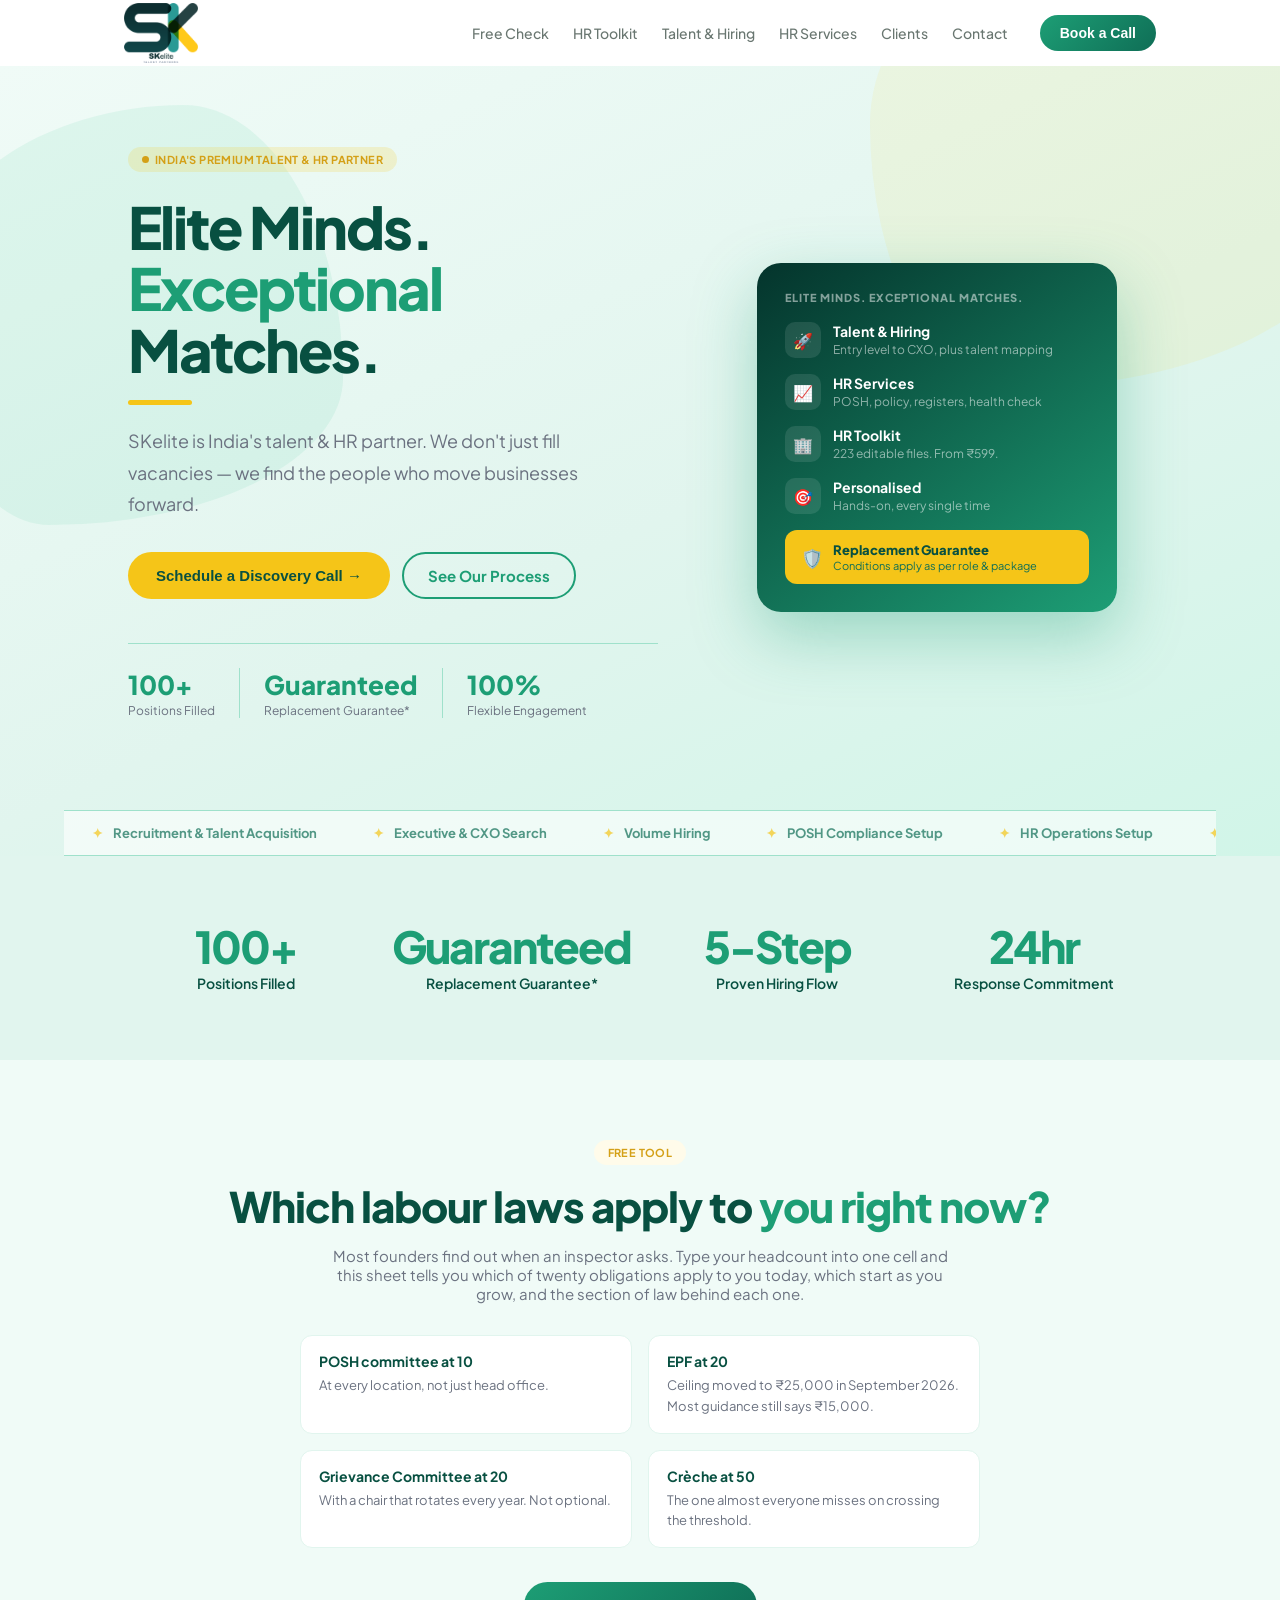
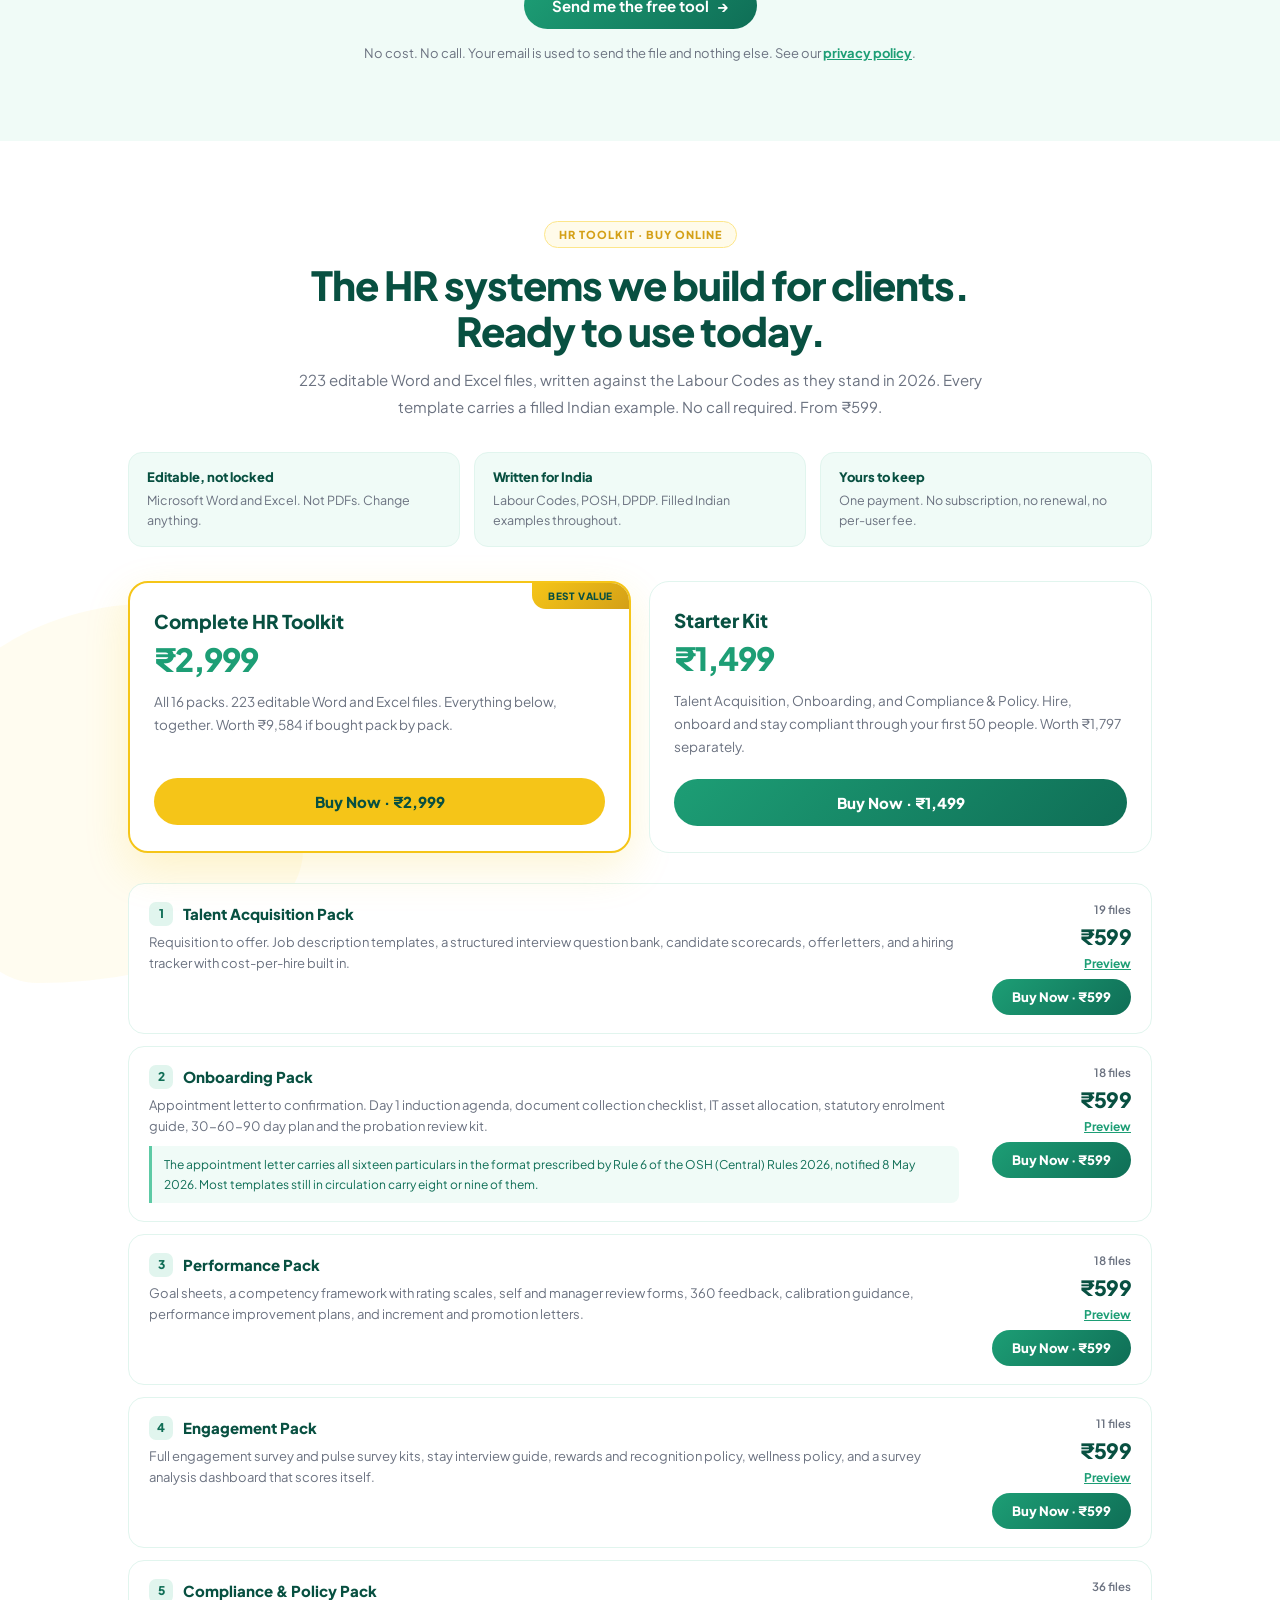
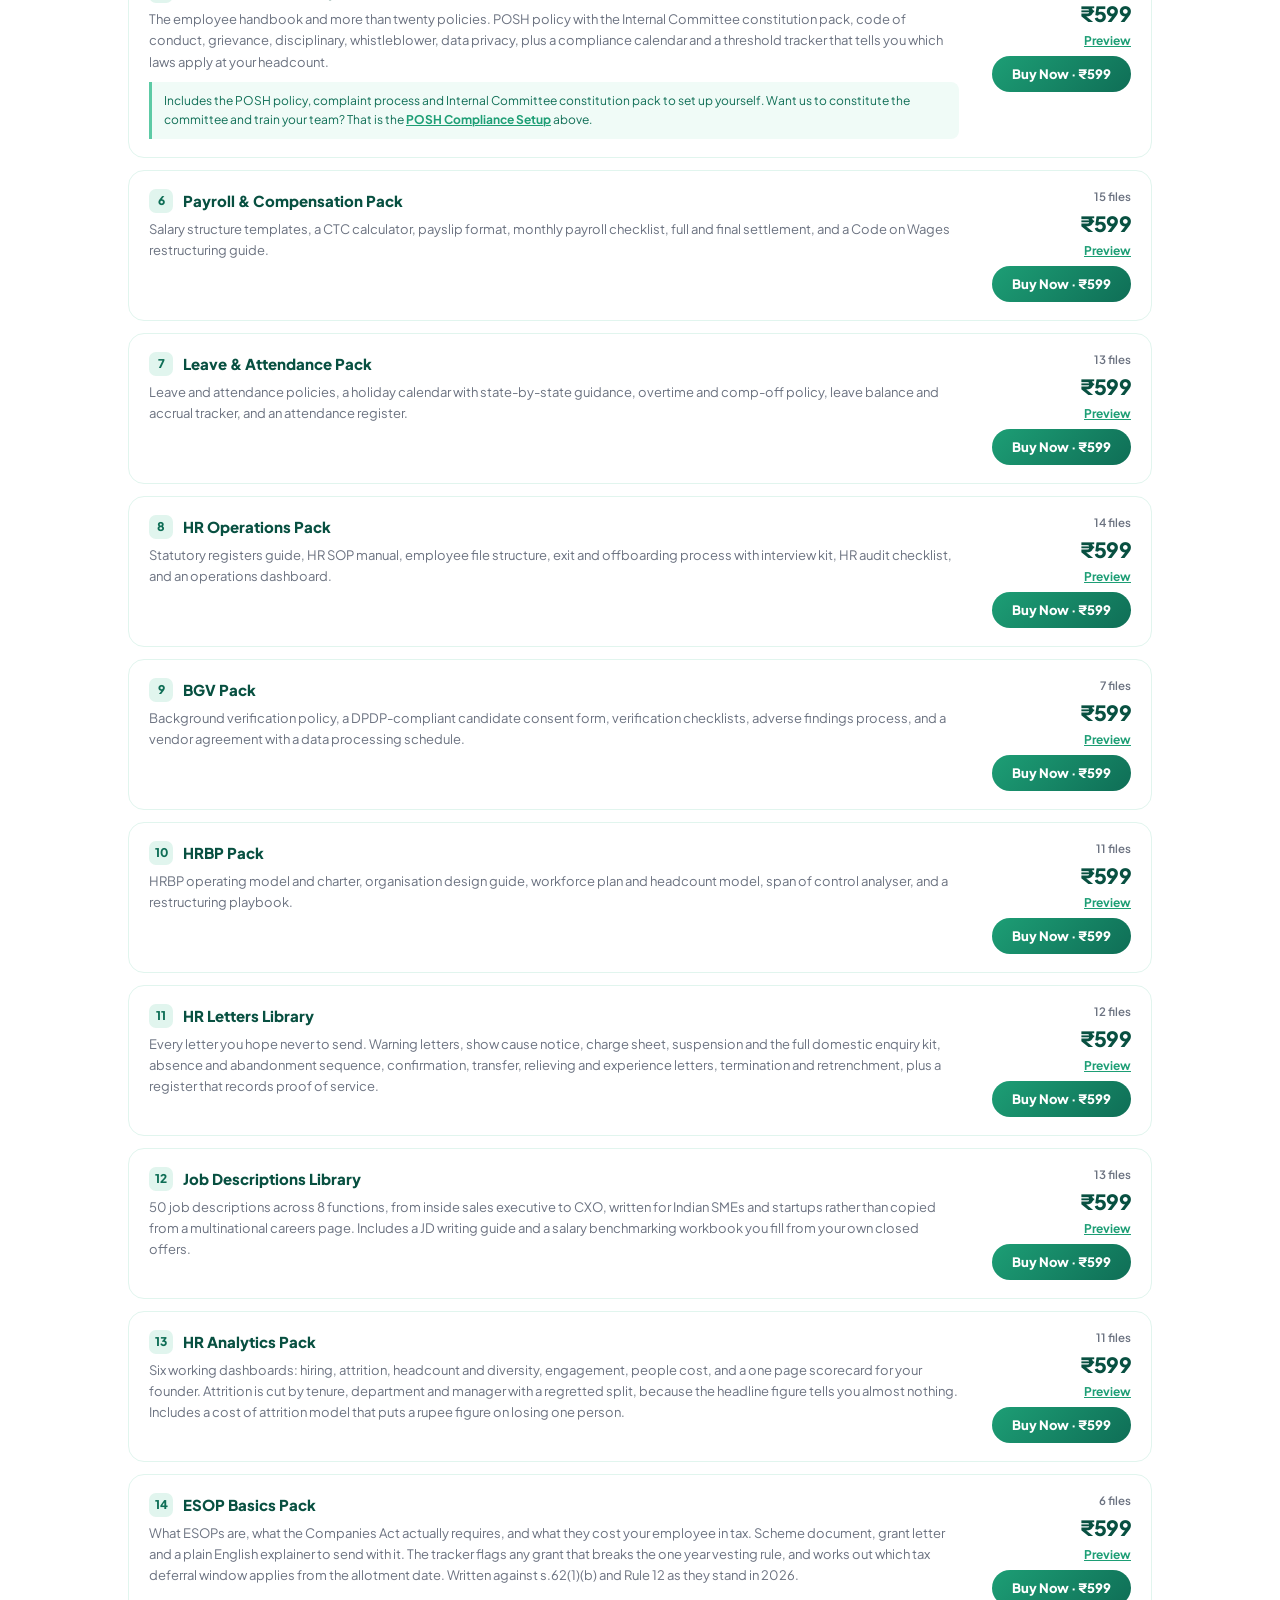
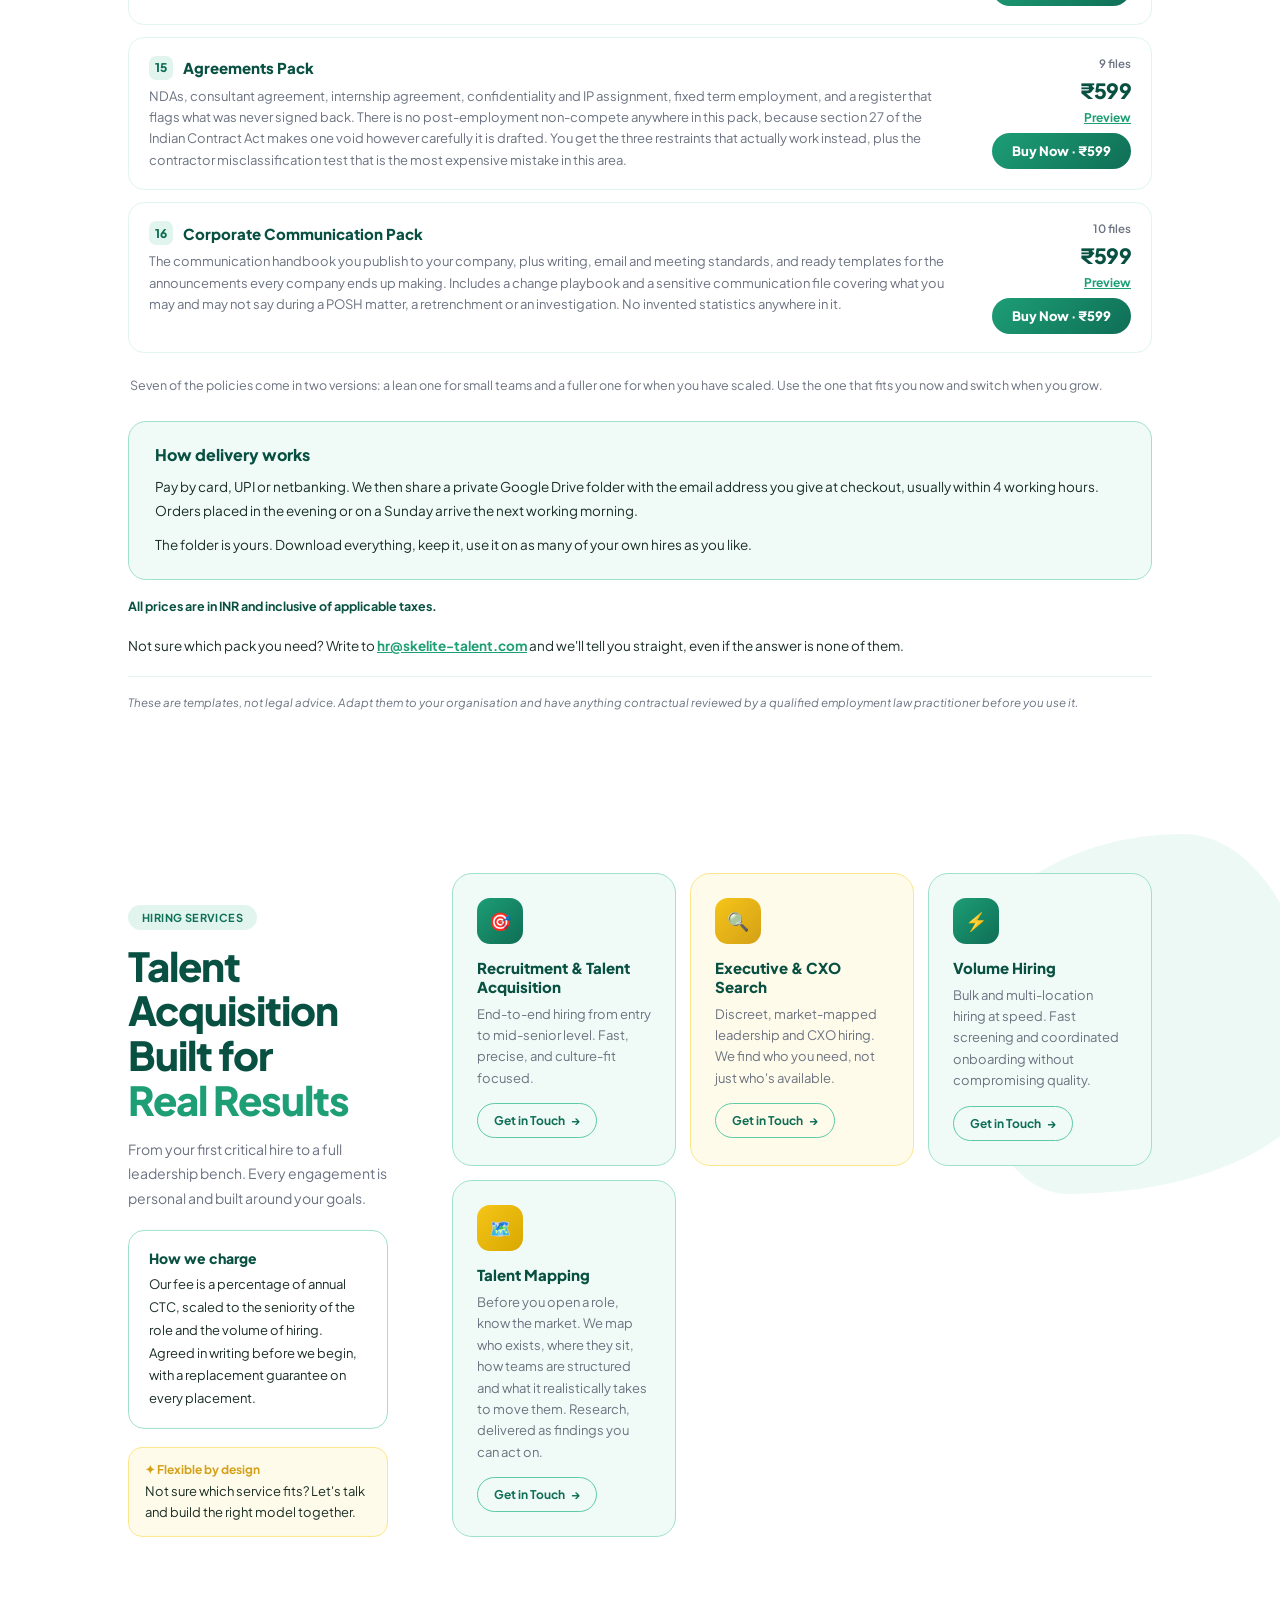
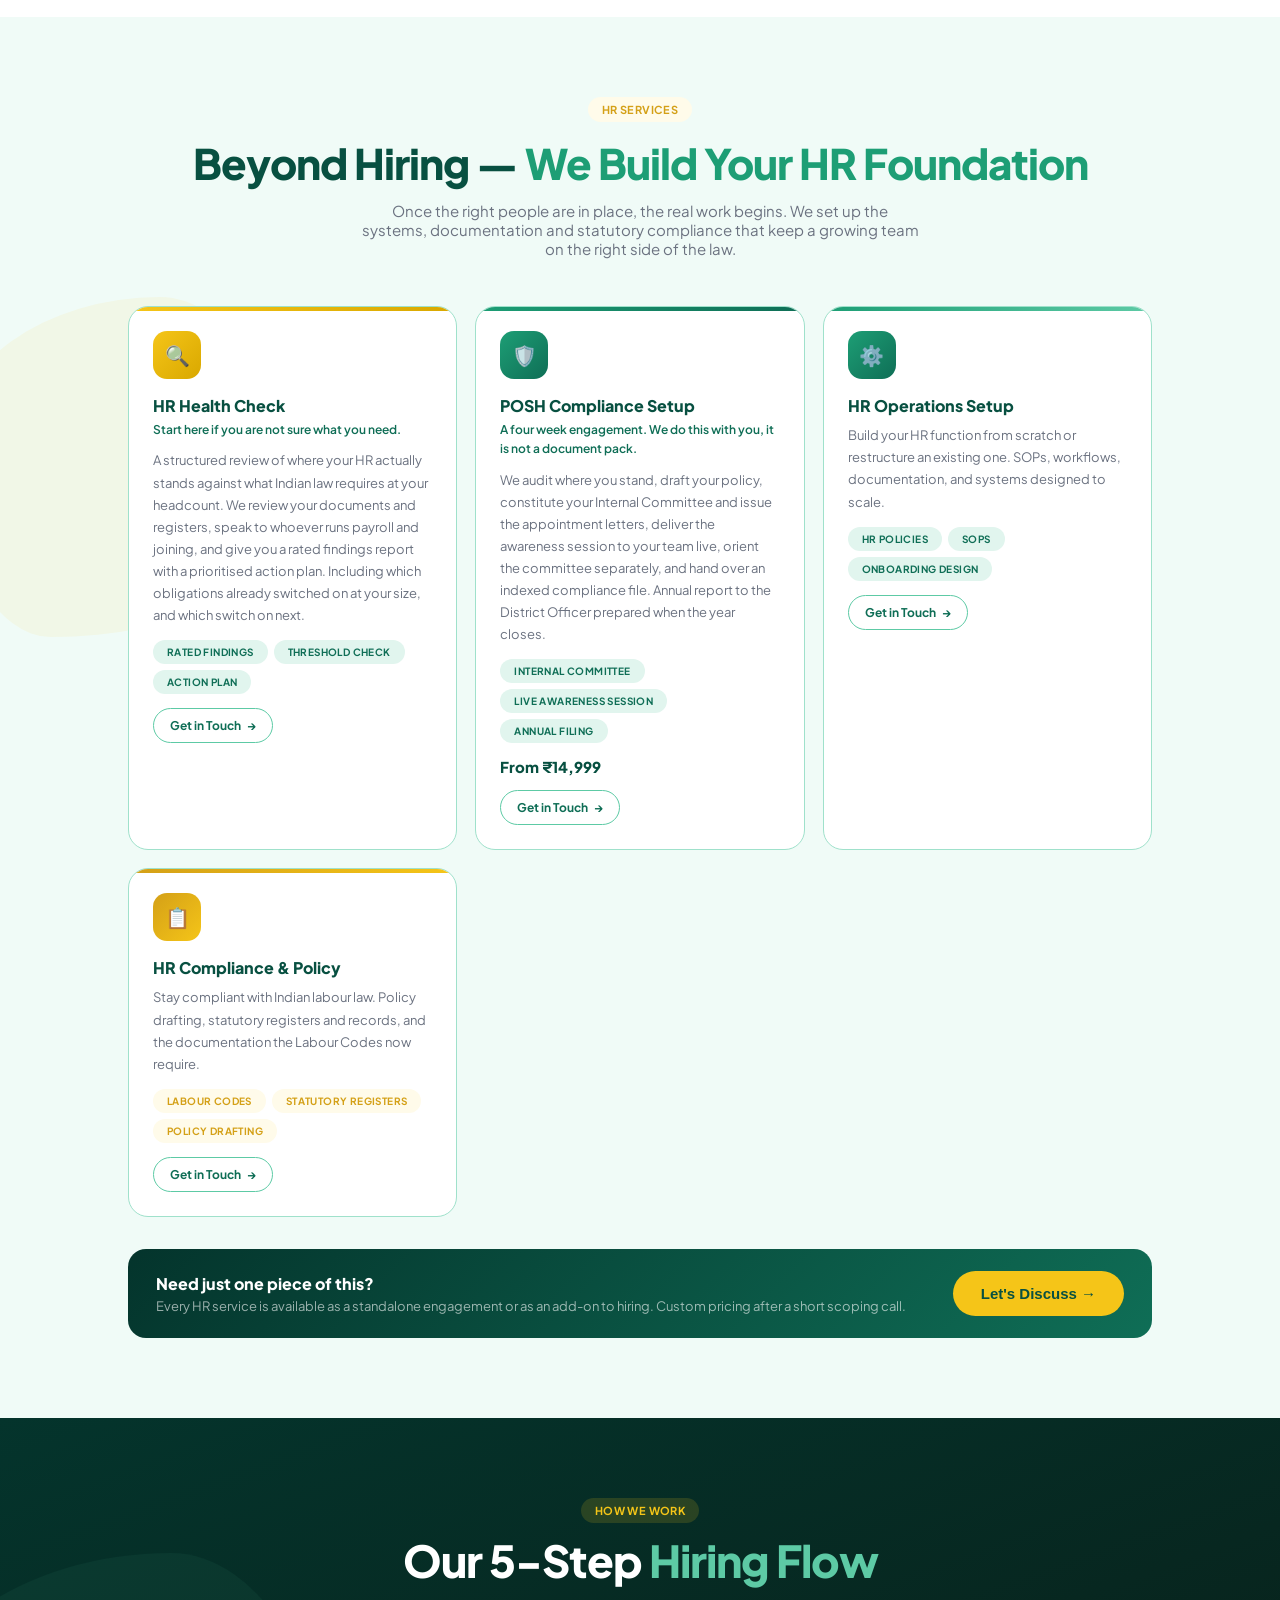
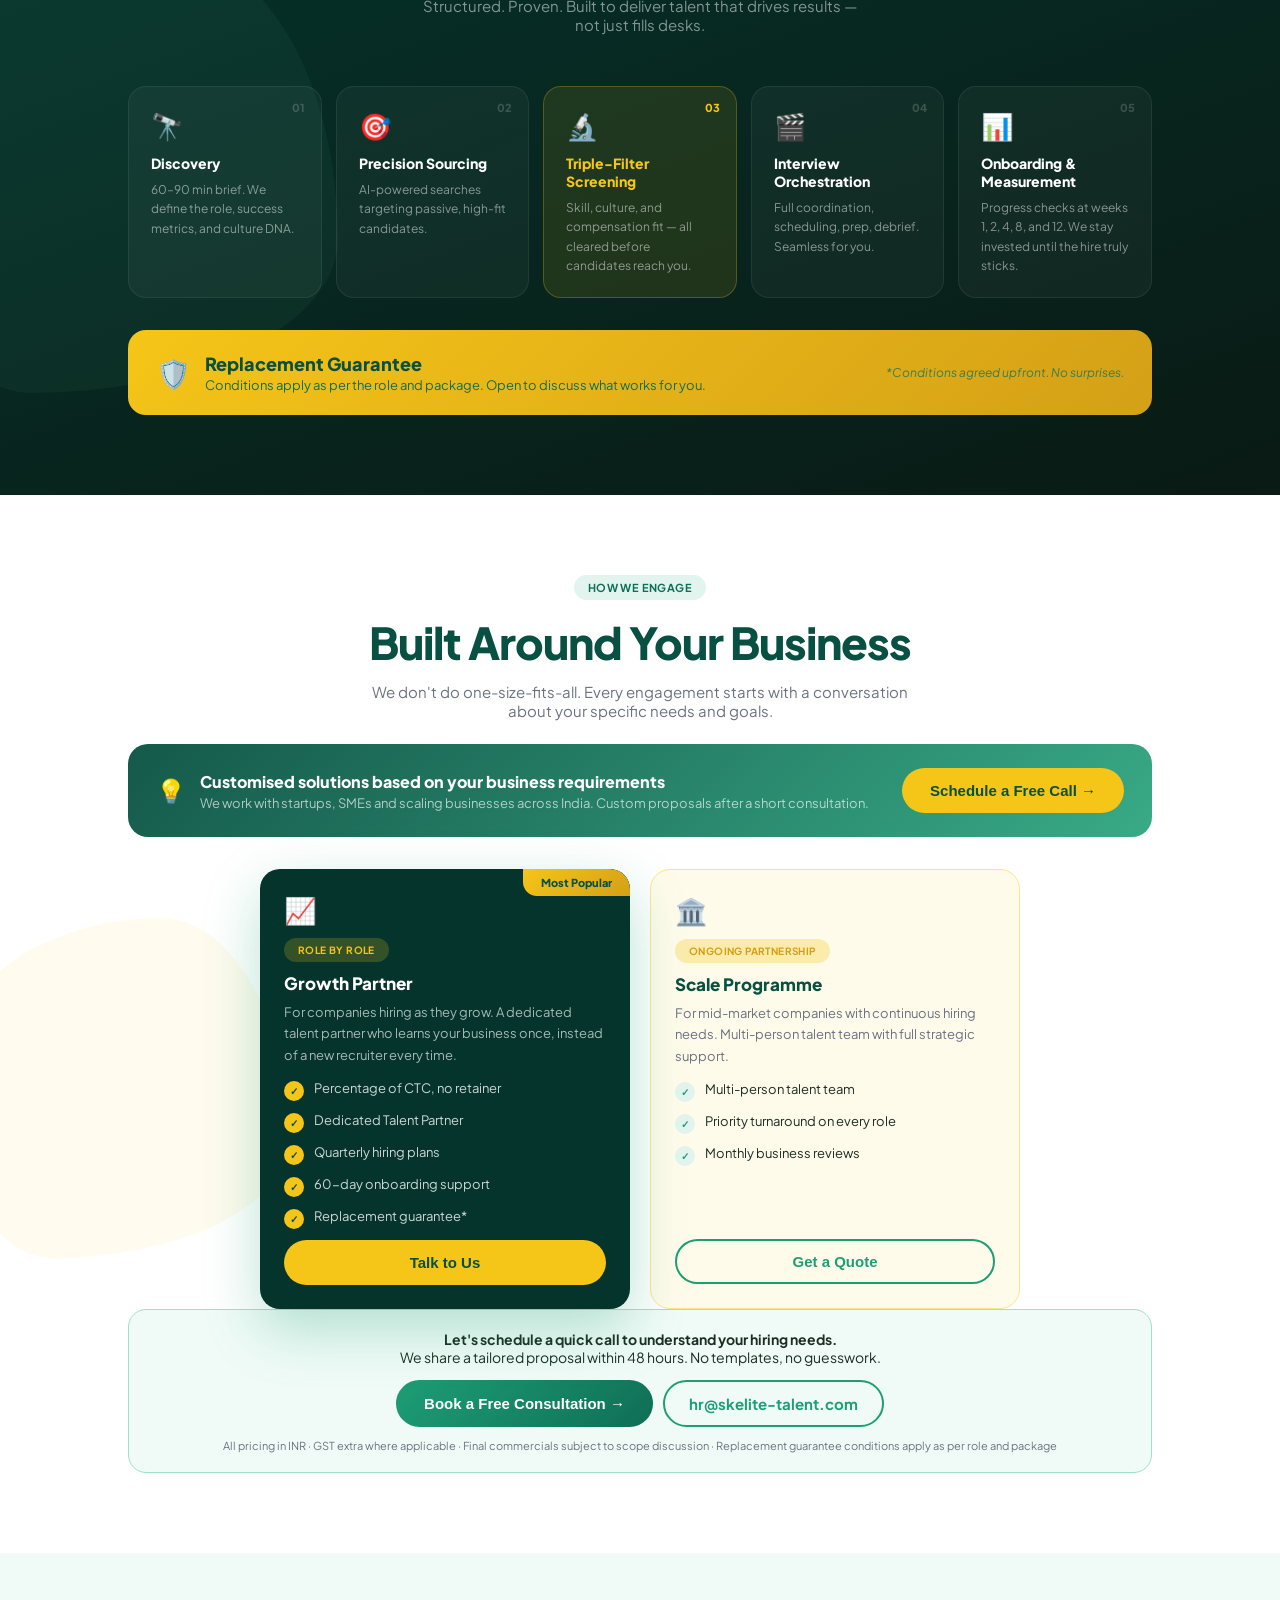
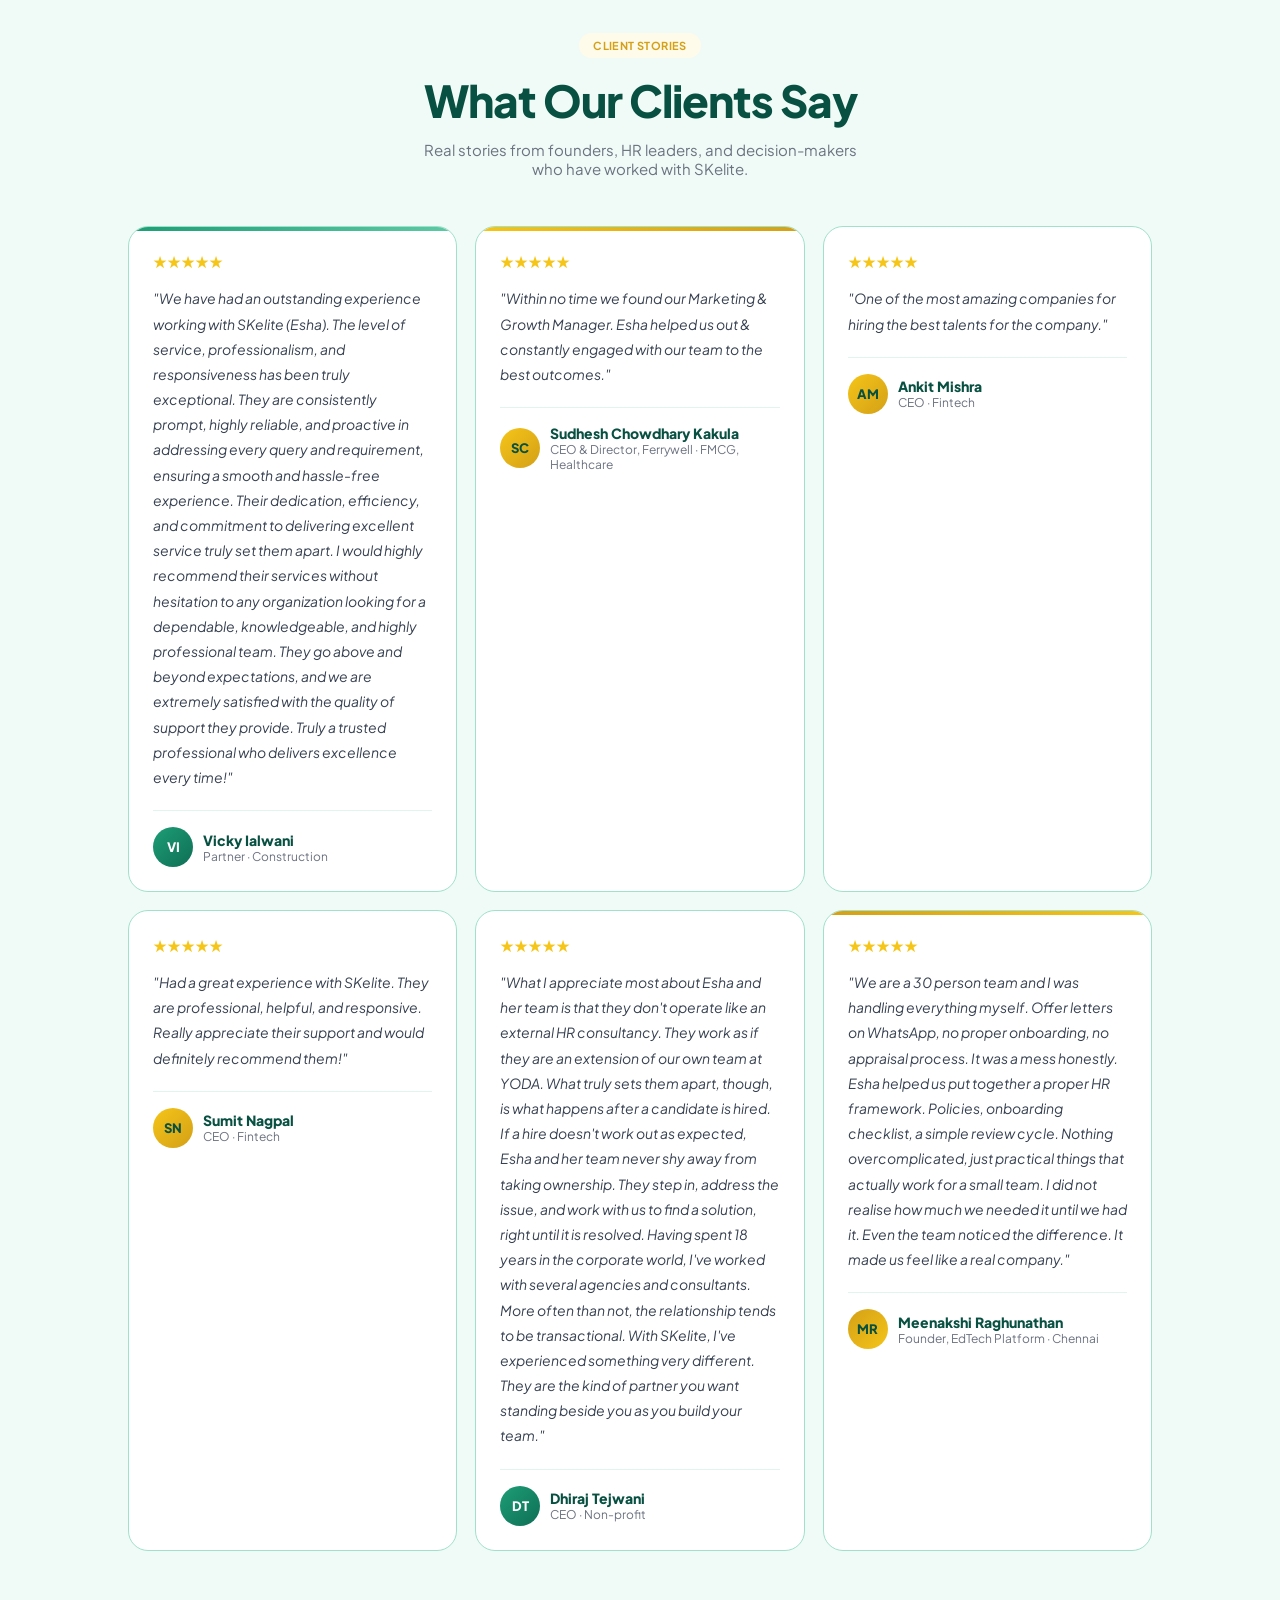
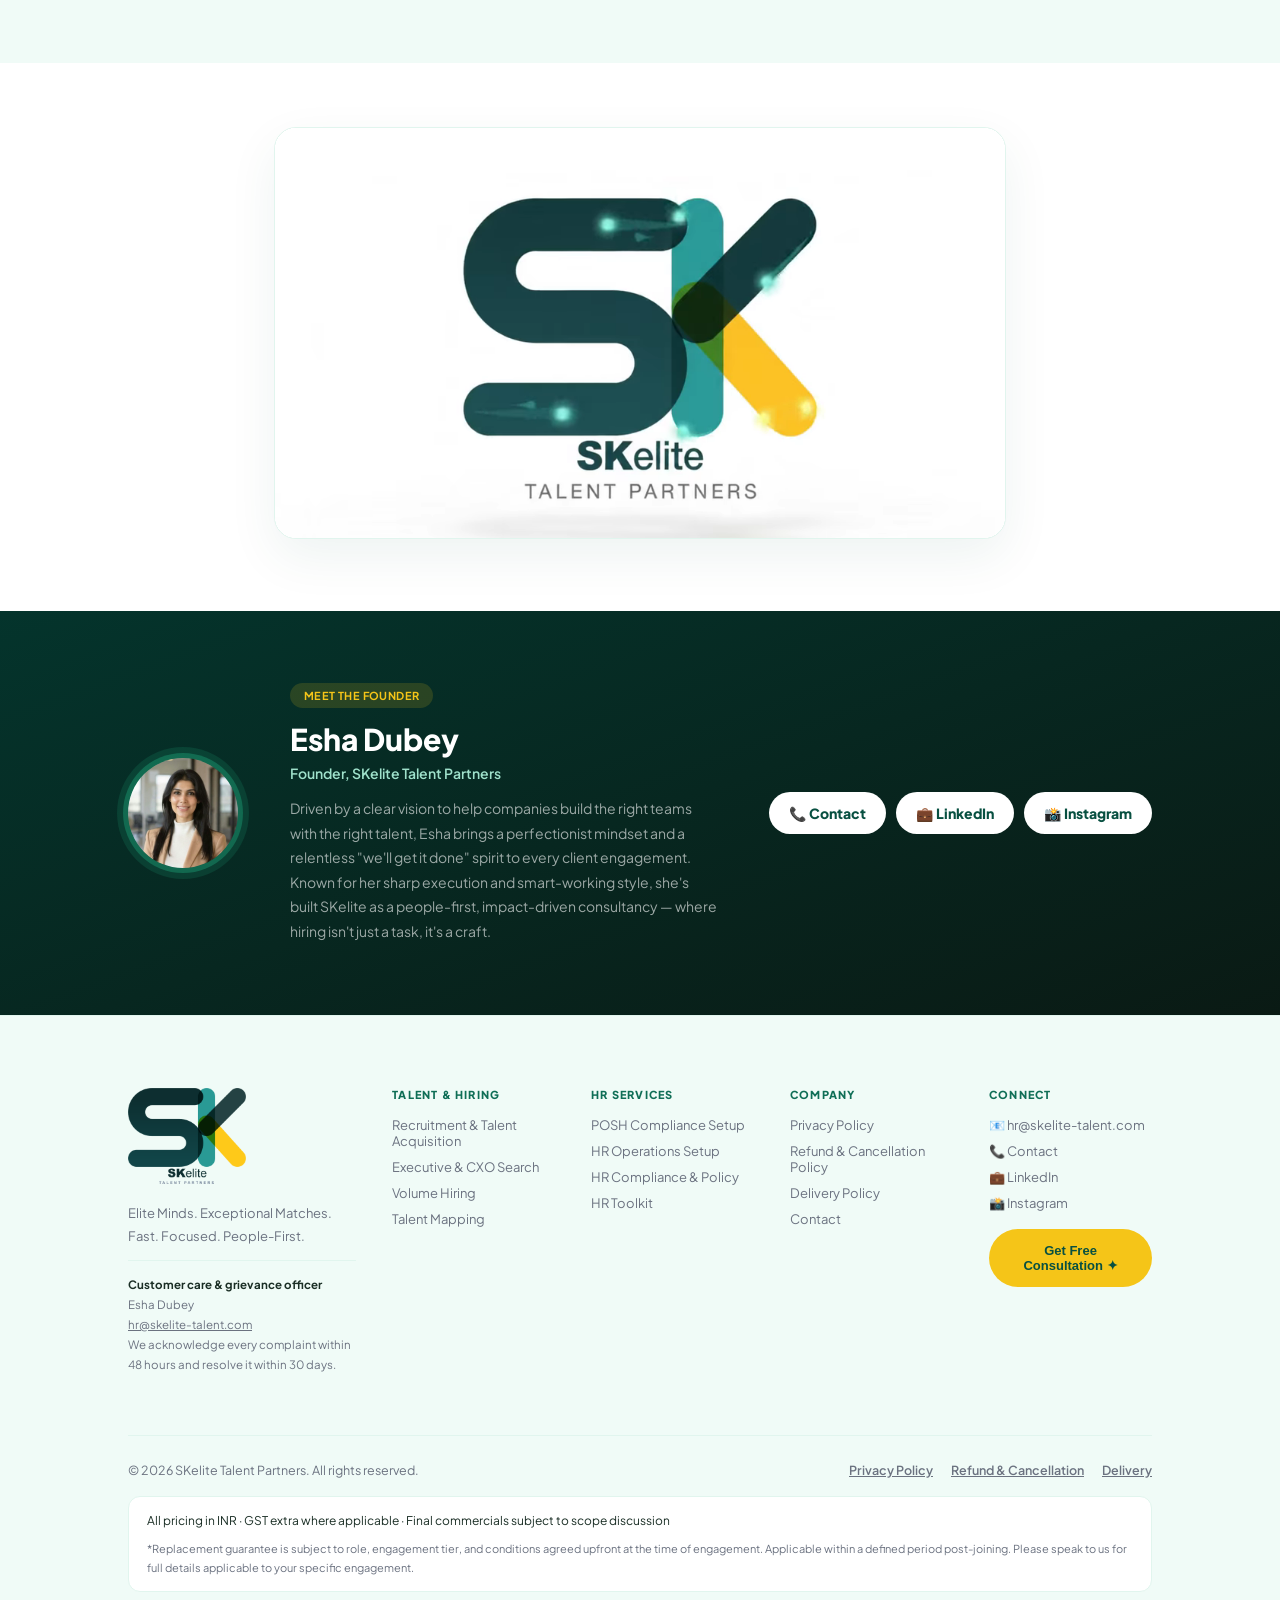
==== commit d5d3cbc5: "Add files via upload" ====
--- a/index.html
+++ b/index.html
@@ -159,11 +159,11 @@
       <img src="/logo.png" alt="SKelite Talent Partners" height="60" style="height:60px;width:auto;display:block;"/>
     </a>
     <div class="nav-links">
-      <a href="#services">Hiring</a>
+      <a href="#free-tool">Free Check</a>
+      <a href="#hr-toolkit">HR Toolkit</a>
+      <a href="#services">Talent &amp; Hiring</a>
       <a href="#hr-advisory">HR Services</a>
-      <a href="#hr-toolkit">HR Toolkit</a>
-      <a href="#process">Process</a>
-      <a href="#engage">Engage</a>
+      <a href="#testimonials">Clients</a>
       <a href="#contact">Contact</a>
       <button class="btn-t nav-cta" style="padding:10px 20px;font-size:14px;" onclick="openForm()">Book a Call</button>
     </div>
@@ -173,11 +173,11 @@
   </div>
 </nav>
 <div class="mobile-menu" id="mobile-menu">
-  <a href="#services" onclick="toggleMenu()">Hiring</a>
+  <a href="#free-tool" onclick="toggleMenu()">Free Check</a>
+  <a href="#hr-toolkit" onclick="toggleMenu()">HR Toolkit</a>
+  <a href="#services" onclick="toggleMenu()">Talent &amp; Hiring</a>
   <a href="#hr-advisory" onclick="toggleMenu()">HR Services</a>
-  <a href="#hr-toolkit" onclick="toggleMenu()">HR Toolkit</a>
-  <a href="#process" onclick="toggleMenu()">Process</a>
-  <a href="#engage" onclick="toggleMenu()">Engage</a>
+  <a href="#testimonials" onclick="toggleMenu()">Clients</a>
   <a href="#contact" onclick="toggleMenu()">Contact</a>
   <button class="btn-t mob-cta" style="width:100%;justify-content:center;" onclick="openForm();toggleMenu()">Book a Call</button>
 </div>
@@ -220,15 +220,15 @@
             <div style="font-size:11px;font-weight:800;letter-spacing:1px;color:rgba(255,255,255,.5);text-transform:uppercase;margin-bottom:18px;">Elite Minds. Exceptional Matches.</div>
             <div style="display:flex;gap:12px;margin-bottom:16px;align-items:flex-start;">
               <div style="width:36px;height:36px;border-radius:10px;background:rgba(255,255,255,.1);display:flex;align-items:center;justify-content:center;font-size:16px;flex-shrink:0;">🚀</div>
-              <div><div style="font-size:14px;font-weight:700;color:#fff;">Startups</div><div style="font-size:12px;color:rgba(255,255,255,.55);margin-top:2px;">Strategic hiring for nimble teams</div></div>
+              <div><div style="font-size:14px;font-weight:700;color:#fff;">Talent &amp; Hiring</div><div style="font-size:12px;color:rgba(255,255,255,.55);margin-top:2px;">Entry level to CXO, plus talent mapping</div></div>
             </div>
             <div style="display:flex;gap:12px;margin-bottom:16px;align-items:flex-start;">
               <div style="width:36px;height:36px;border-radius:10px;background:rgba(255,255,255,.1);display:flex;align-items:center;justify-content:center;font-size:16px;flex-shrink:0;">📈</div>
-              <div><div style="font-size:14px;font-weight:700;color:#fff;">Scaling SMEs</div><div style="font-size:12px;color:rgba(255,255,255,.55);margin-top:2px;">Growth-driven talent solutions</div></div>
+              <div><div style="font-size:14px;font-weight:700;color:#fff;">HR Services</div><div style="font-size:12px;color:rgba(255,255,255,.55);margin-top:2px;">POSH, policy, registers, health check</div></div>
             </div>
             <div style="display:flex;gap:12px;margin-bottom:16px;align-items:flex-start;">
               <div style="width:36px;height:36px;border-radius:10px;background:rgba(255,255,255,.1);display:flex;align-items:center;justify-content:center;font-size:16px;flex-shrink:0;">🏢</div>
-              <div><div style="font-size:14px;font-weight:700;color:#fff;">Enterprises</div><div style="font-size:12px;color:rgba(255,255,255,.55);margin-top:2px;">Embedded multi-person teams</div></div>
+              <div><div style="font-size:14px;font-weight:700;color:#fff;">HR Toolkit</div><div style="font-size:12px;color:rgba(255,255,255,.55);margin-top:2px;">223 editable files. From &#8377;599.</div></div>
             </div>
             <div style="display:flex;gap:12px;margin-bottom:16px;align-items:flex-start;">
               <div style="width:36px;height:36px;border-radius:10px;background:rgba(255,255,255,.1);display:flex;align-items:center;justify-content:center;font-size:16px;flex-shrink:0;">🎯</div>
@@ -281,7 +281,7 @@
       <div class="chip" style="background:var(--yl);color:var(--yd);margin-bottom:14px;">FREE TOOL</div>
       <h2 style="font-size:clamp(26px,4vw,42px);font-weight:800;color:var(--tdp);letter-spacing:-1px;margin-bottom:14px;">Which labour laws apply to <span style="color:var(--teal);">you right now?</span></h2>
       <p style="color:var(--gray);font-size:15px;max-width:620px;margin:0 auto 32px;">Most founders find out when an inspector asks. Type your headcount into one cell and this sheet tells you which of twenty obligations apply to you today, which start as you grow, and the section of law behind each one.</p>
-      <div style="display:grid;grid-template-columns:repeat(auto-fit,minmax(230px,1fr));gap:14px;text-align:left;margin-bottom:34px;">
+      <div style="display:grid;grid-template-columns:repeat(auto-fit,minmax(280px,1fr));gap:16px;text-align:left;margin:0 auto 34px;max-width:680px;">
         <div style="background:#fff;border:1px solid var(--tp);border-radius:12px;padding:16px 18px;">
           <div style="font-weight:700;color:var(--tdp);font-size:14px;margin-bottom:5px;">POSH committee at 10</div>
           <div style="color:var(--gray);font-size:13px;line-height:1.6;">At every location, not just head office.</div>
@@ -299,7 +299,7 @@
           <div style="color:var(--gray);font-size:13px;line-height:1.6;">The one almost everyone misses on crossing the threshold.</div>
         </div>
       </div>
-      <a class="btn-git" href="https://forms.gle/Uep1XhUTNUjCWmiQA" target="_blank" rel="noopener" style="display:inline-block;text-decoration:none;">Send me the free tool <span aria-hidden="true">&#8594;</span></a>
+      <a class="btn-t" href="https://forms.gle/Uep1XhUTNUjCWmiQA" target="_blank" rel="noopener">Send me the free tool <span aria-hidden="true">&#8594;</span></a>
       <p style="color:var(--gray);font-size:13px;margin-top:16px;">No cost. No call. Your email is used to send the file and nothing else. See our <a href="/privacy-policy" style="color:var(--teal);font-weight:700;">privacy policy</a>.</p>
     </div>
   </div>
@@ -319,7 +319,7 @@
       <div class="services-sticky">
         <div class="chip" style="background:var(--tp);color:var(--td);margin-bottom:14px;">Hiring Services</div>
         <h2 style="font-size:clamp(26px,4vw,40px);font-weight:800;color:var(--tdp);line-height:1.12;letter-spacing:-1px;margin-bottom:14px;">Talent Acquisition<br/>Built for<br/><span style="color:var(--teal);">Real Results</span></h2>
-        <p style="font-size:14px;color:var(--gray);line-height:1.75;margin-bottom:20px;">From your first critical hire to enterprise-scale teams. Every engagement is personal and built around your goals.</p>
+        <p style="font-size:14px;color:var(--gray);line-height:1.75;margin-bottom:20px;">From your first critical hire to a full leadership bench. Every engagement is personal and built around your goals.</p>
         <div style="background:#fff;border:1.5px solid var(--tl);border-radius:16px;padding:18px 20px;margin-bottom:18px;">
           <div style="font-size:14px;font-weight:800;color:var(--tdp);margin-bottom:6px;">How we charge</div>
           <div style="font-size:13px;color:var(--ink);line-height:1.75;">Our fee is a percentage of annual CTC, scaled to the seniority of the role and the volume of hiring. Agreed in writing before we begin, with a replacement guarantee on every placement.</div>
@@ -558,10 +558,11 @@
         </div>
       </div>
       <div>
-        <h4 style="font-size:11px;font-weight:800;color:var(--td);text-transform:uppercase;letter-spacing:1.2px;margin-bottom:16px;">Hiring</h4>
+        <h4 style="font-size:11px;font-weight:800;color:var(--td);text-transform:uppercase;letter-spacing:1.2px;margin-bottom:16px;">Talent &amp; Hiring</h4>
         <a href="#services" style="font-size:13px;color:var(--gray);display:block;margin-bottom:10px;text-decoration:none;">Recruitment &amp; Talent Acquisition</a>
         <a href="#services" style="font-size:13px;color:var(--gray);display:block;margin-bottom:10px;text-decoration:none;">Executive &amp; CXO Search</a>
-        <a href="#services" style="font-size:13px;color:var(--gray);display:block;text-decoration:none;">Volume Hiring</a>
+        <a href="#services" style="font-size:13px;color:var(--gray);display:block;margin-bottom:10px;text-decoration:none;">Volume Hiring</a>
+        <a href="#services" style="font-size:13px;color:var(--gray);display:block;text-decoration:none;">Talent Mapping</a>
       </div>
       <div>
         <h4 style="font-size:11px;font-weight:800;color:var(--td);text-transform:uppercase;letter-spacing:1.2px;margin-bottom:16px;">HR Services</h4>
@@ -589,7 +590,7 @@
     </div>
     <div style="border-top:1px solid var(--tp);padding-top:26px;">
       <div style="display:flex;justify-content:space-between;align-items:center;flex-wrap:wrap;gap:14px 28px;margin-bottom:18px;">
-        <div style="font-size:12.5px;color:var(--gray);">© 2025–26 SKelite Talent Partners. All rights reserved.</div>
+        <div style="font-size:12.5px;color:var(--gray);">© 2026 SKelite Talent Partners. All rights reserved.</div>
         <div style="display:flex;align-items:center;gap:18px;flex-wrap:wrap;">
           <a href="/privacy-policy" style="font-size:12.5px;color:var(--gray);font-weight:600;text-decoration:underline;">Privacy Policy</a>
           <a href="/refund-policy" style="font-size:12.5px;color:var(--gray);font-weight:600;text-decoration:underline;">Refund &amp; Cancellation</a>
